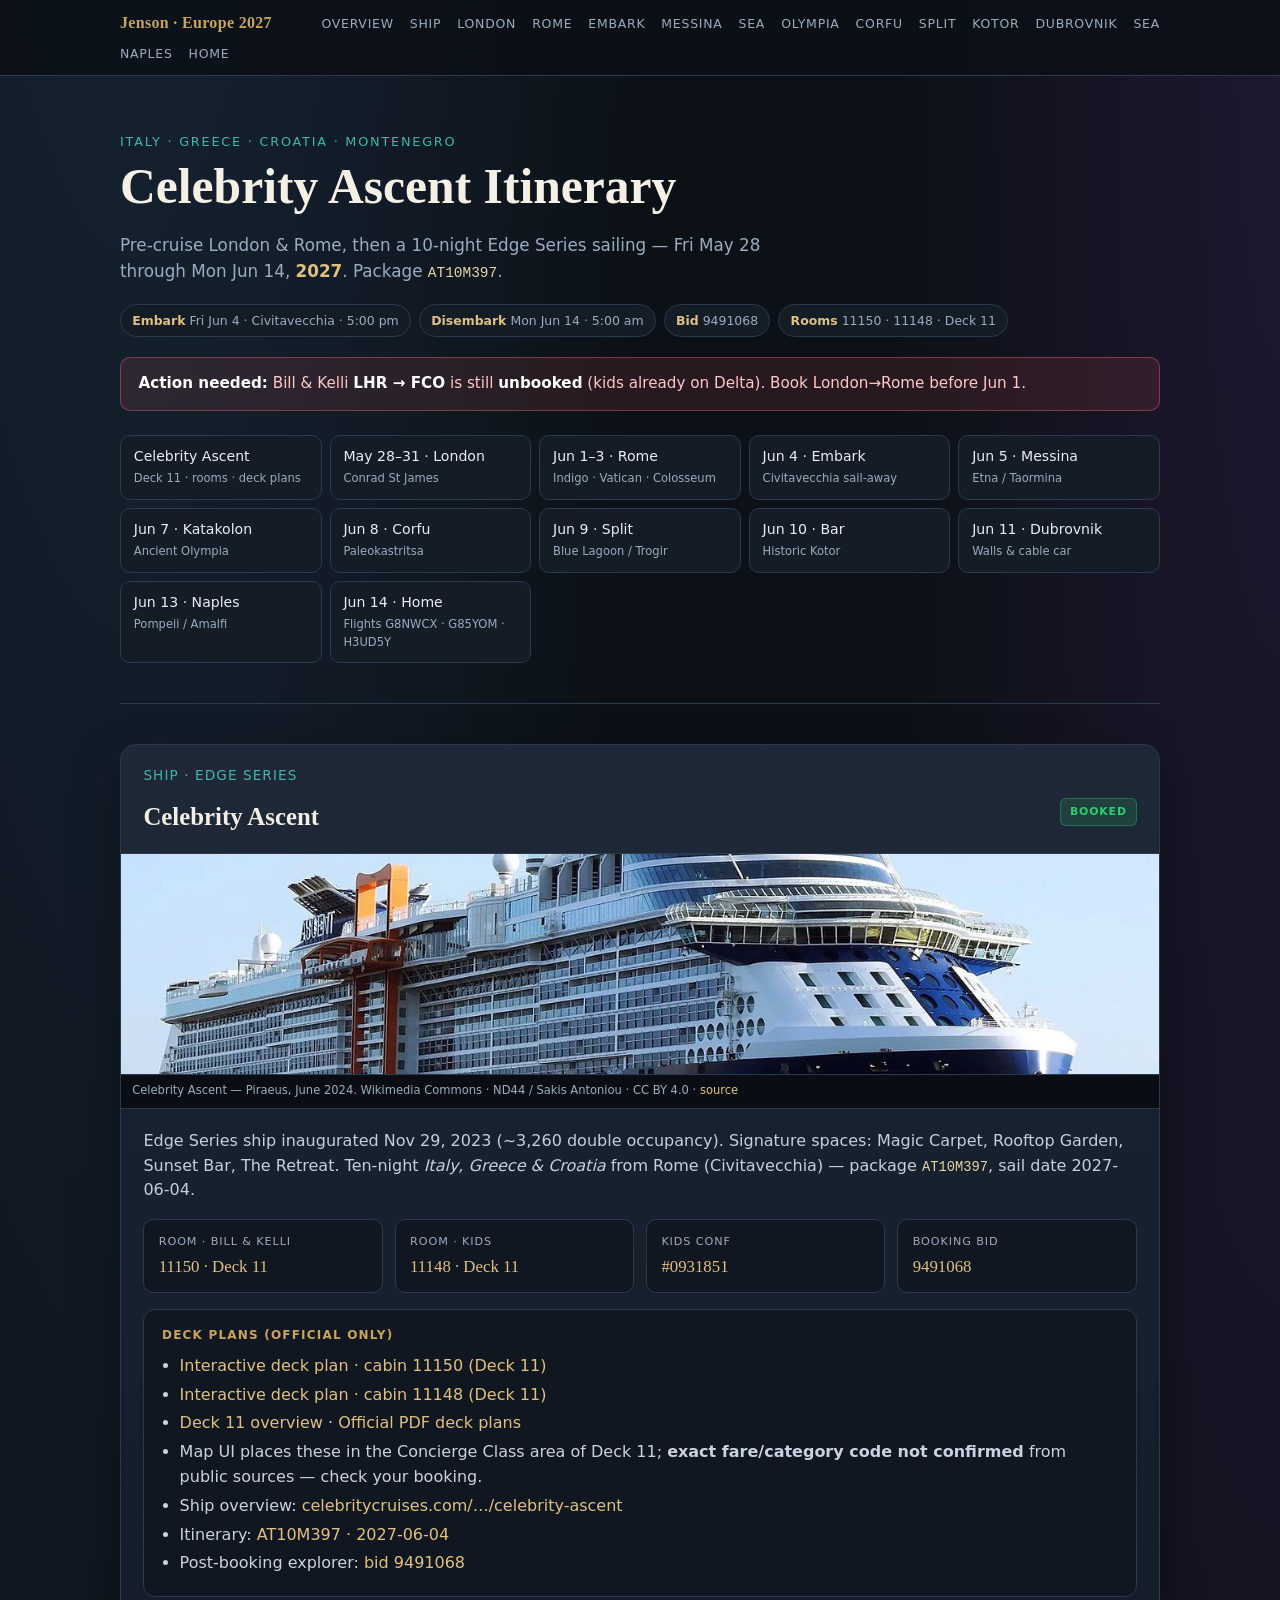
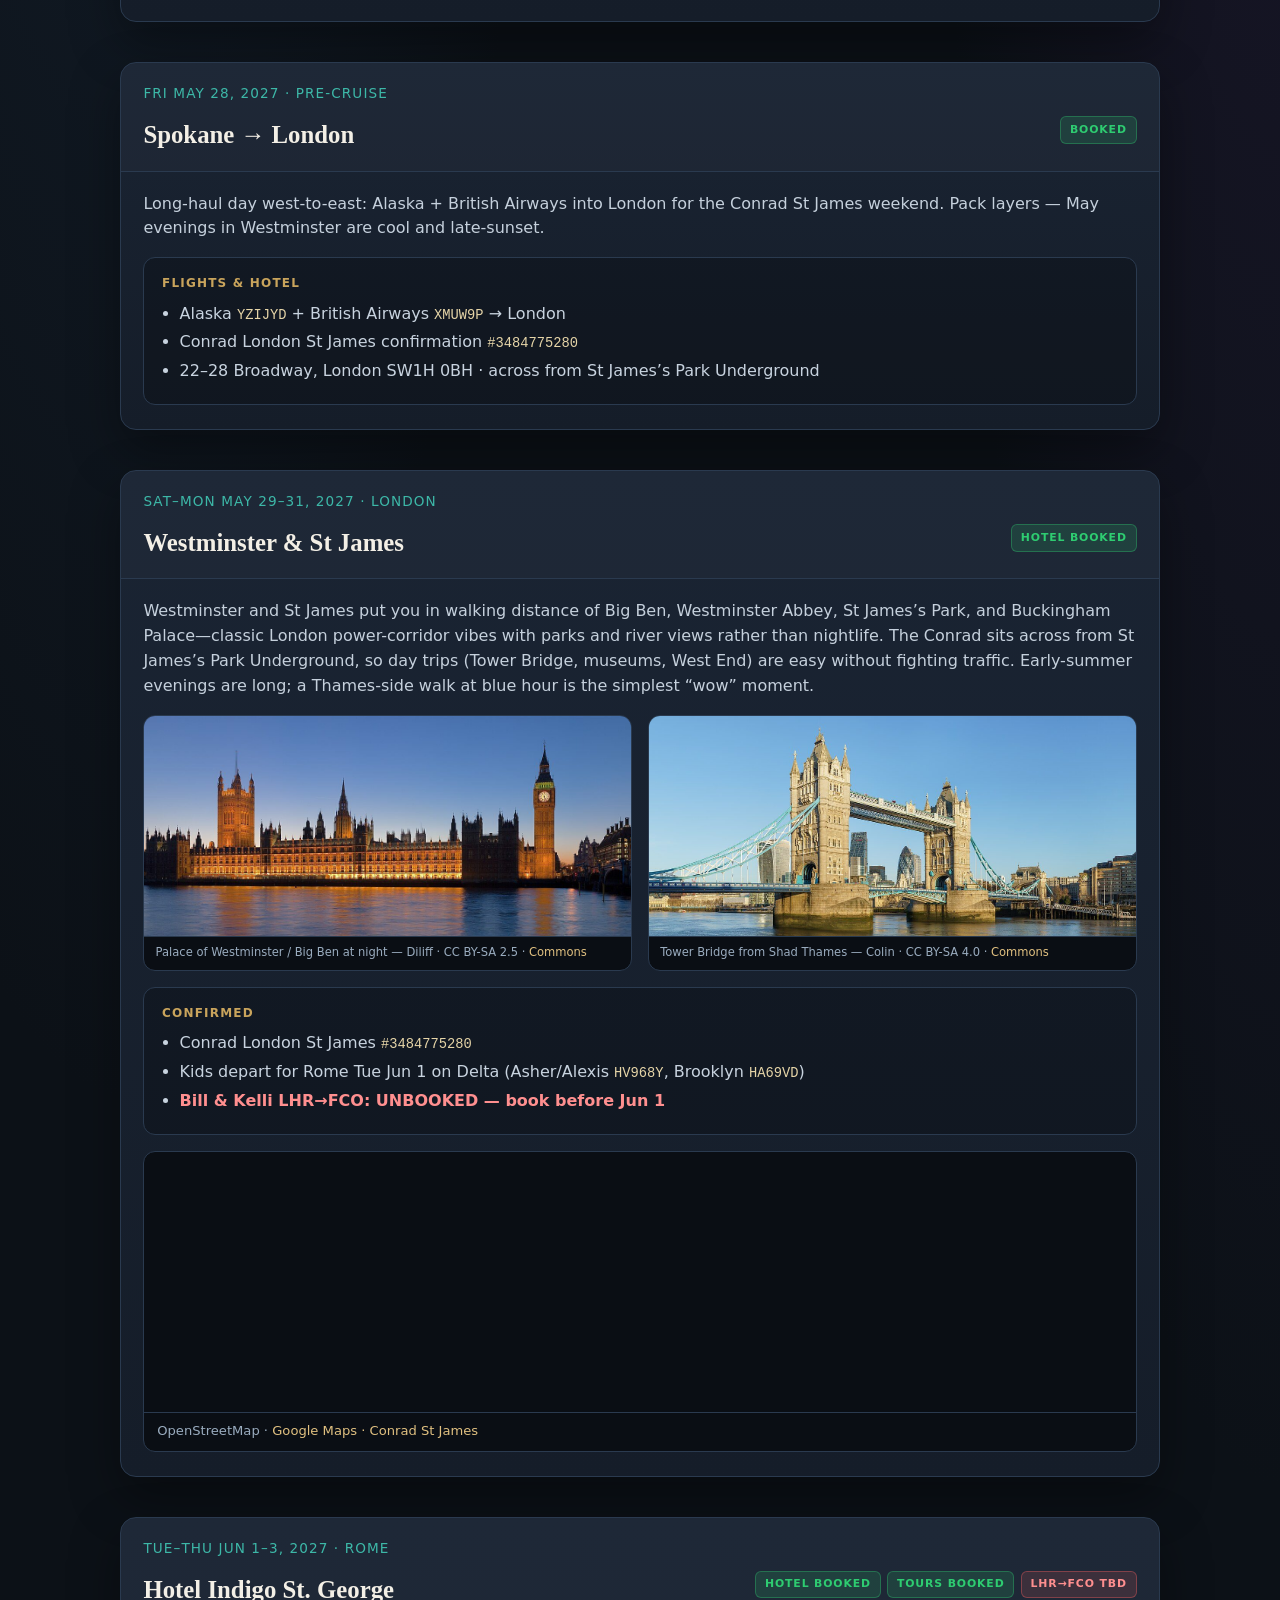
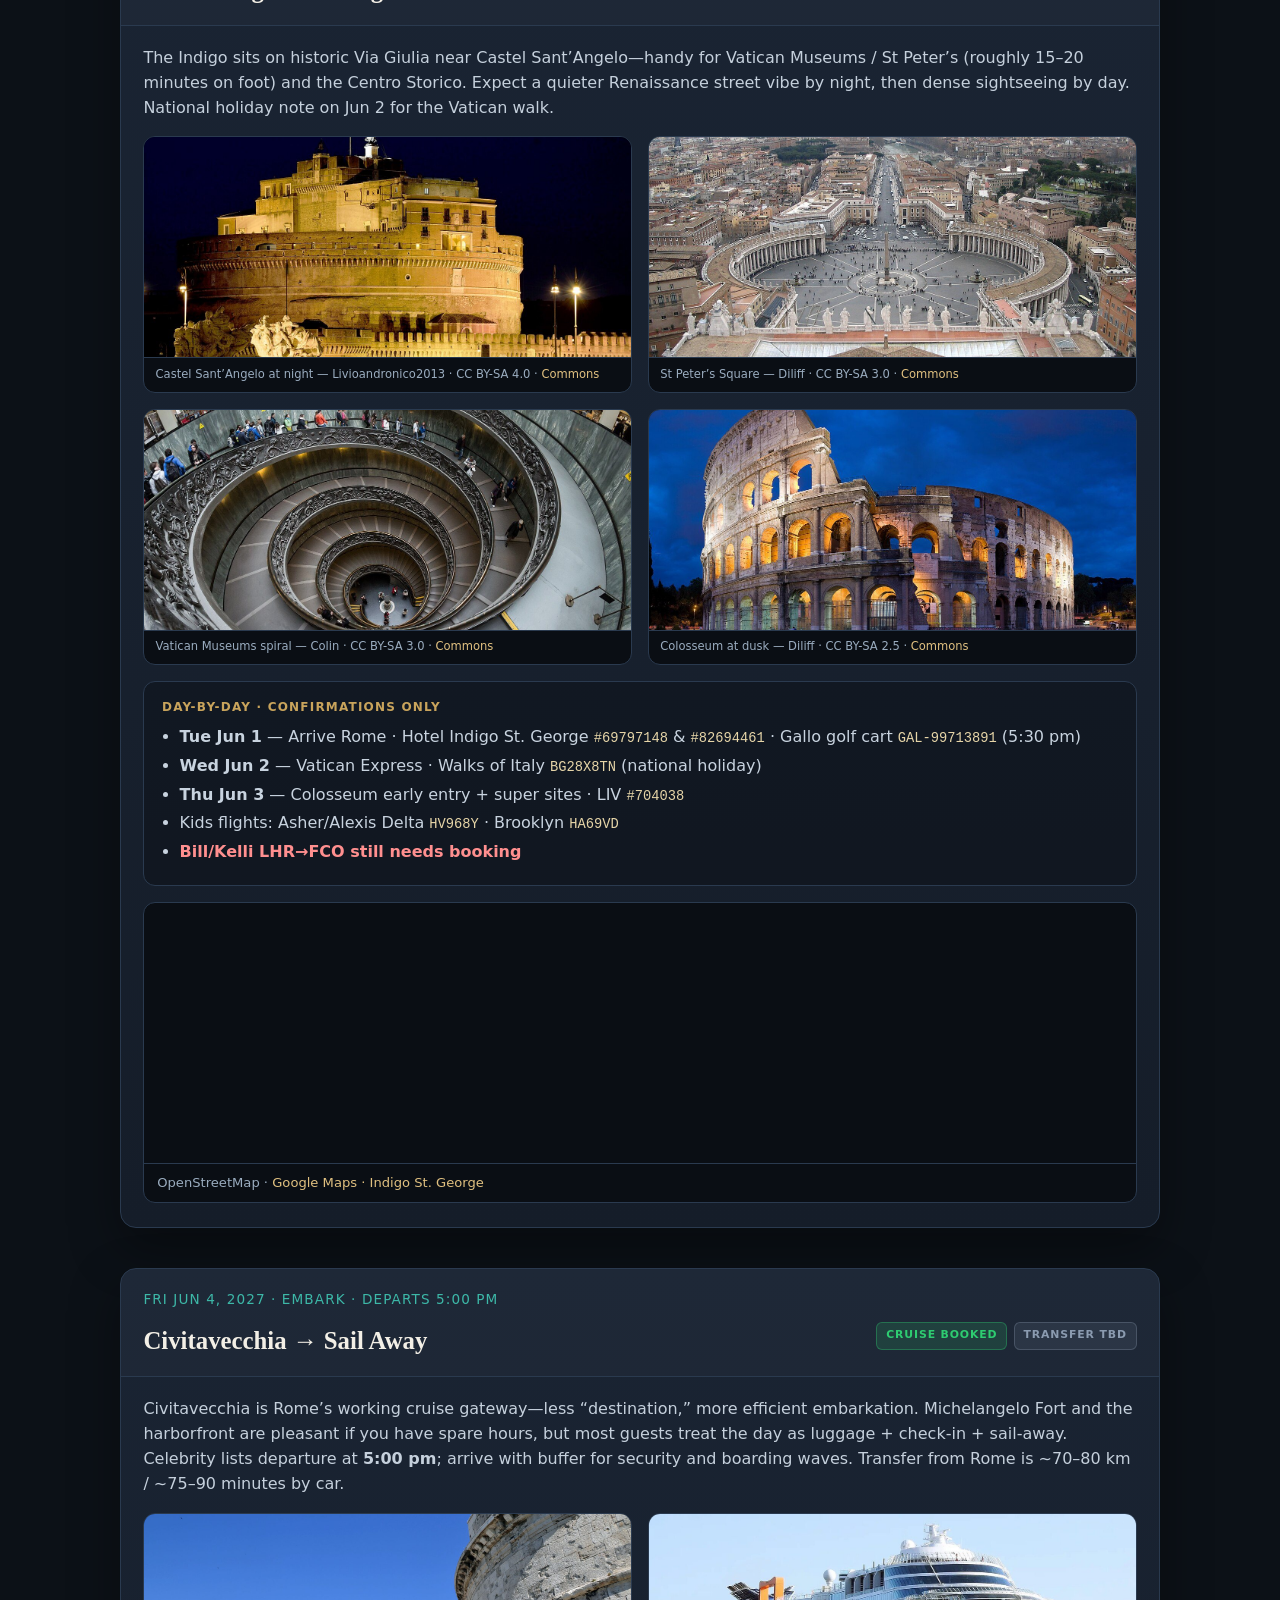
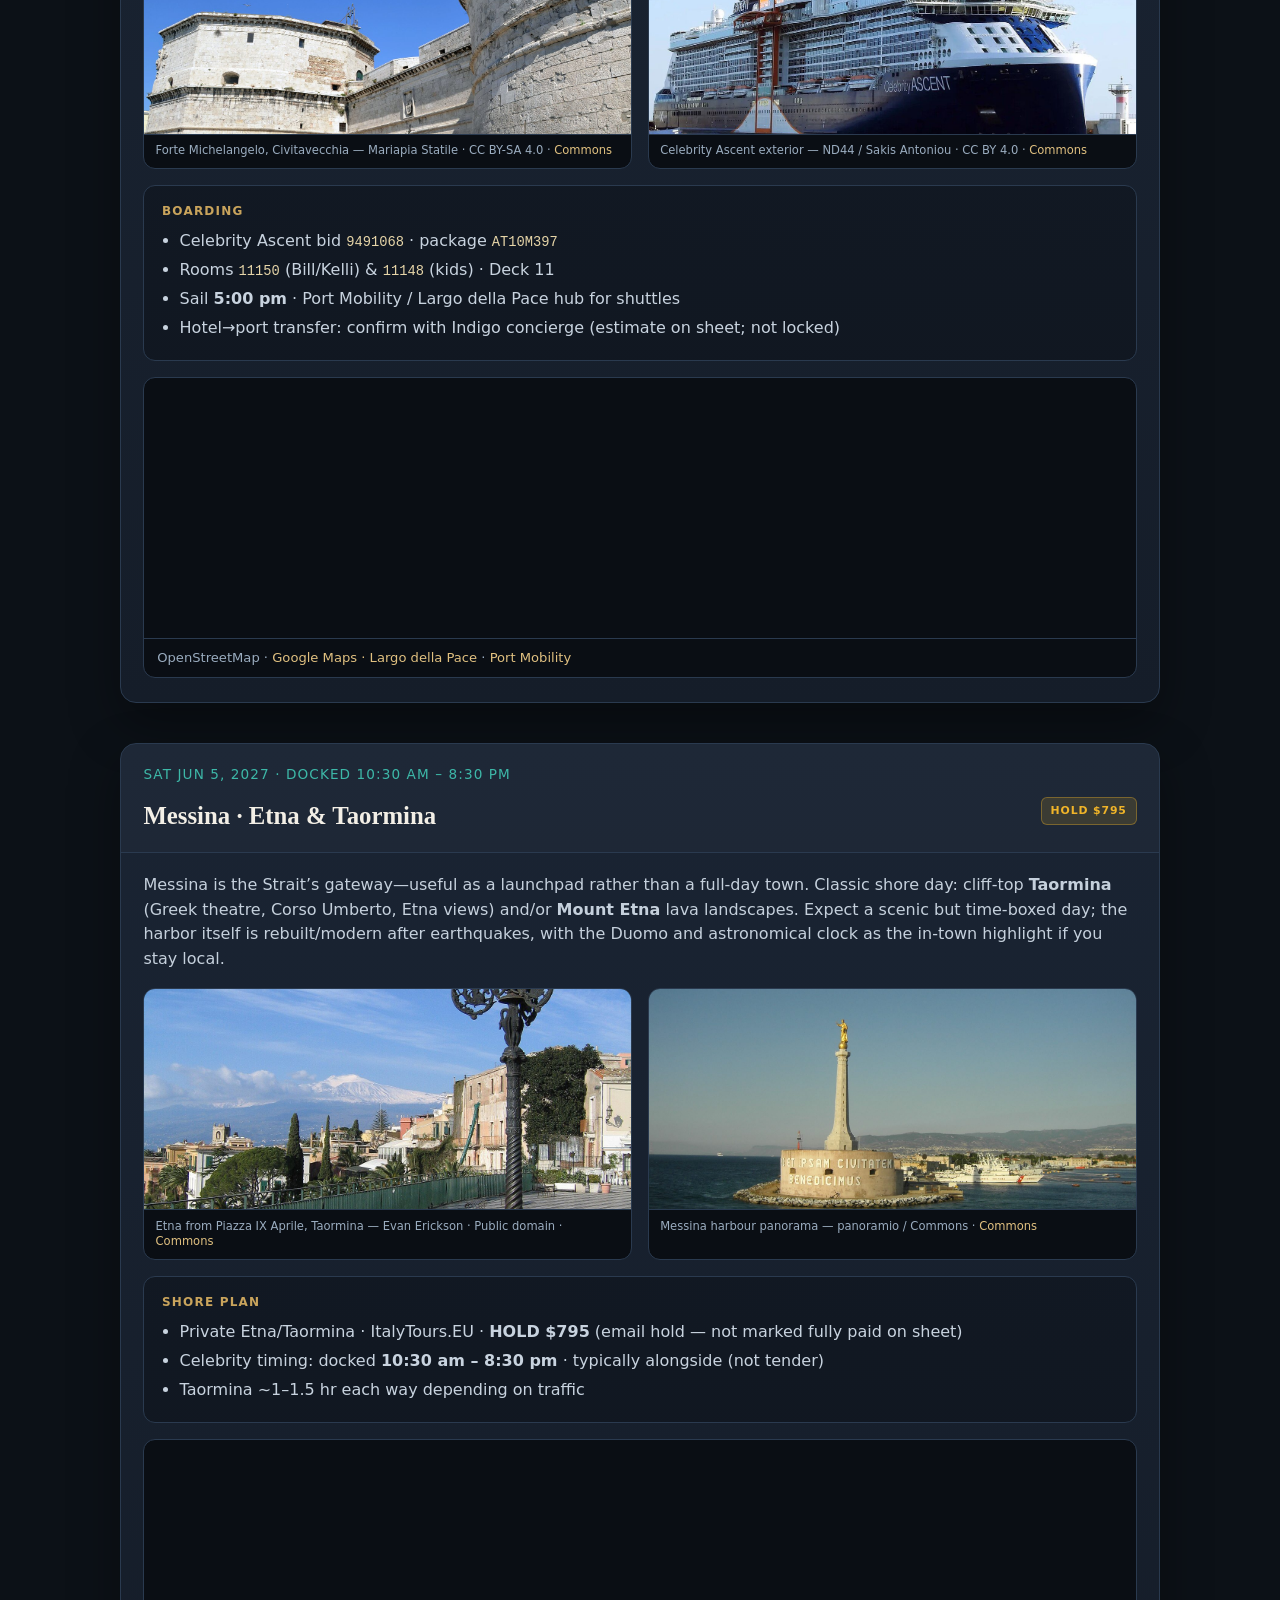
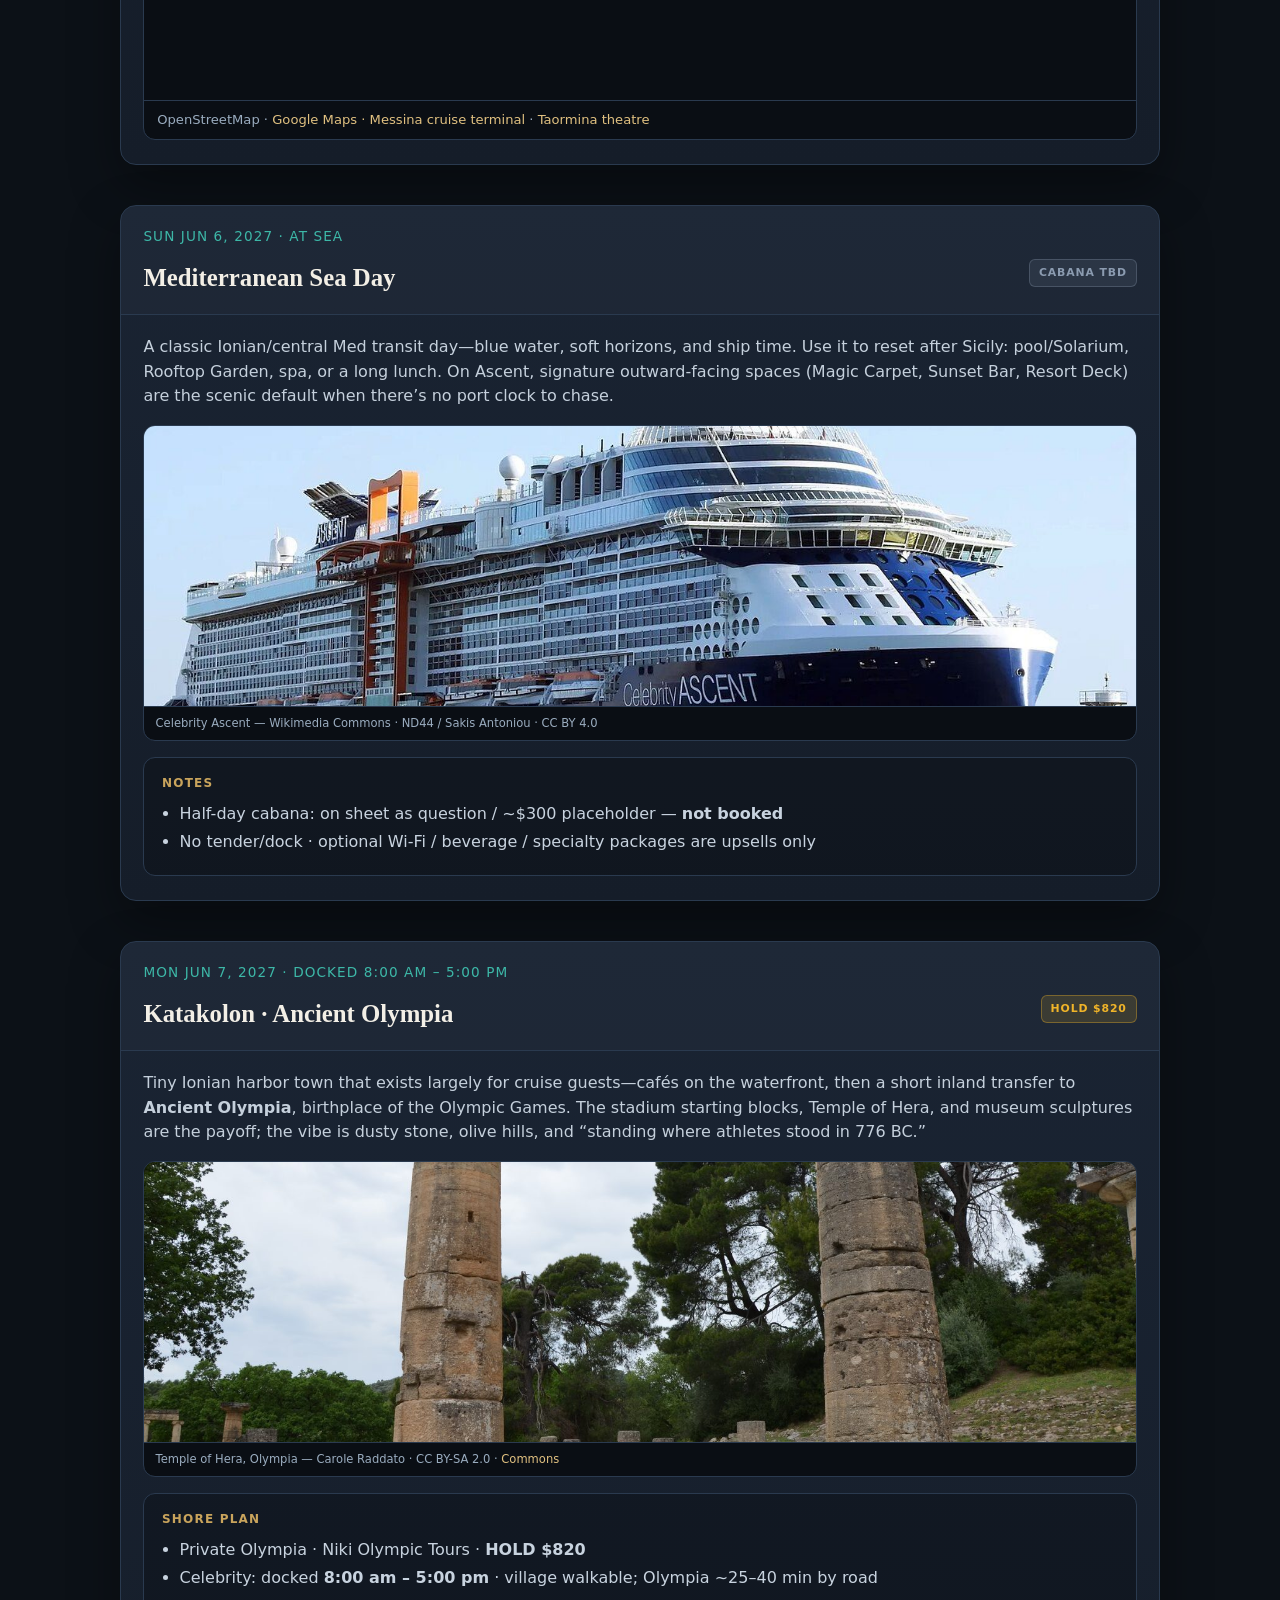
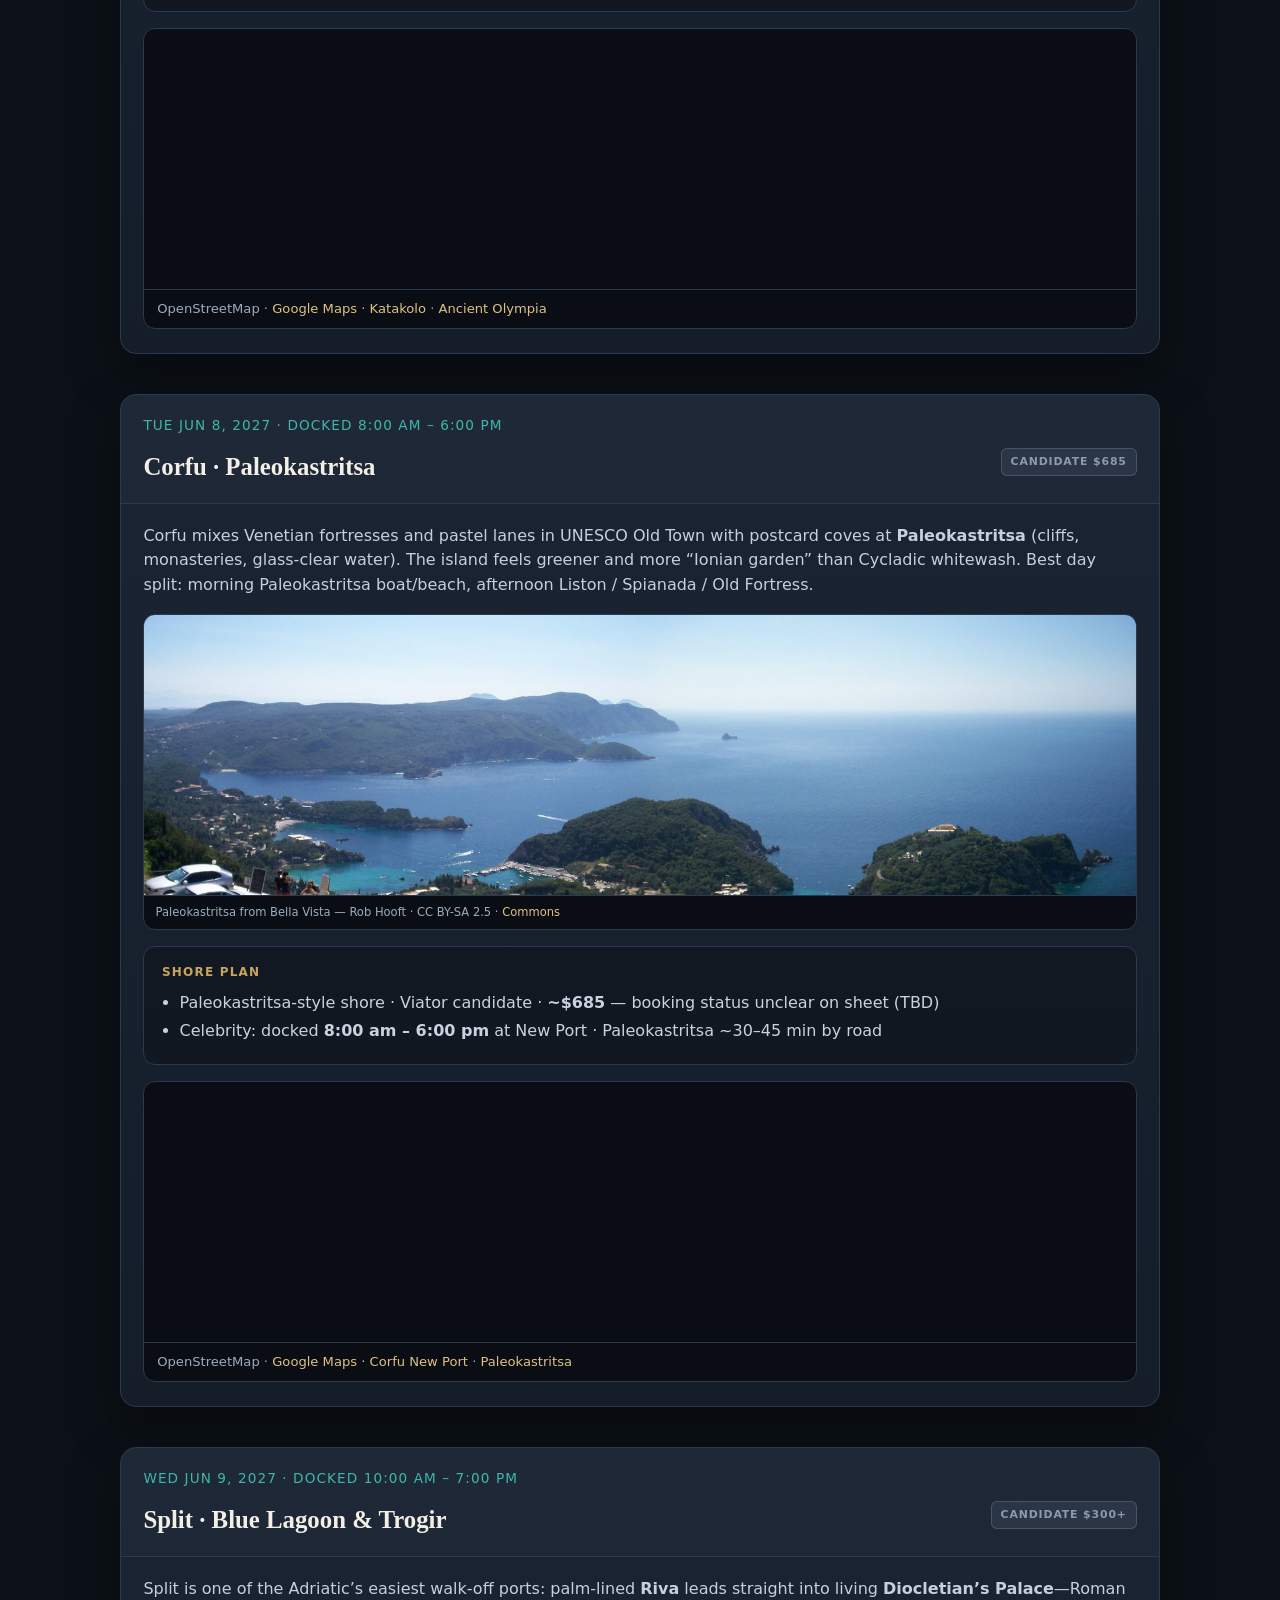
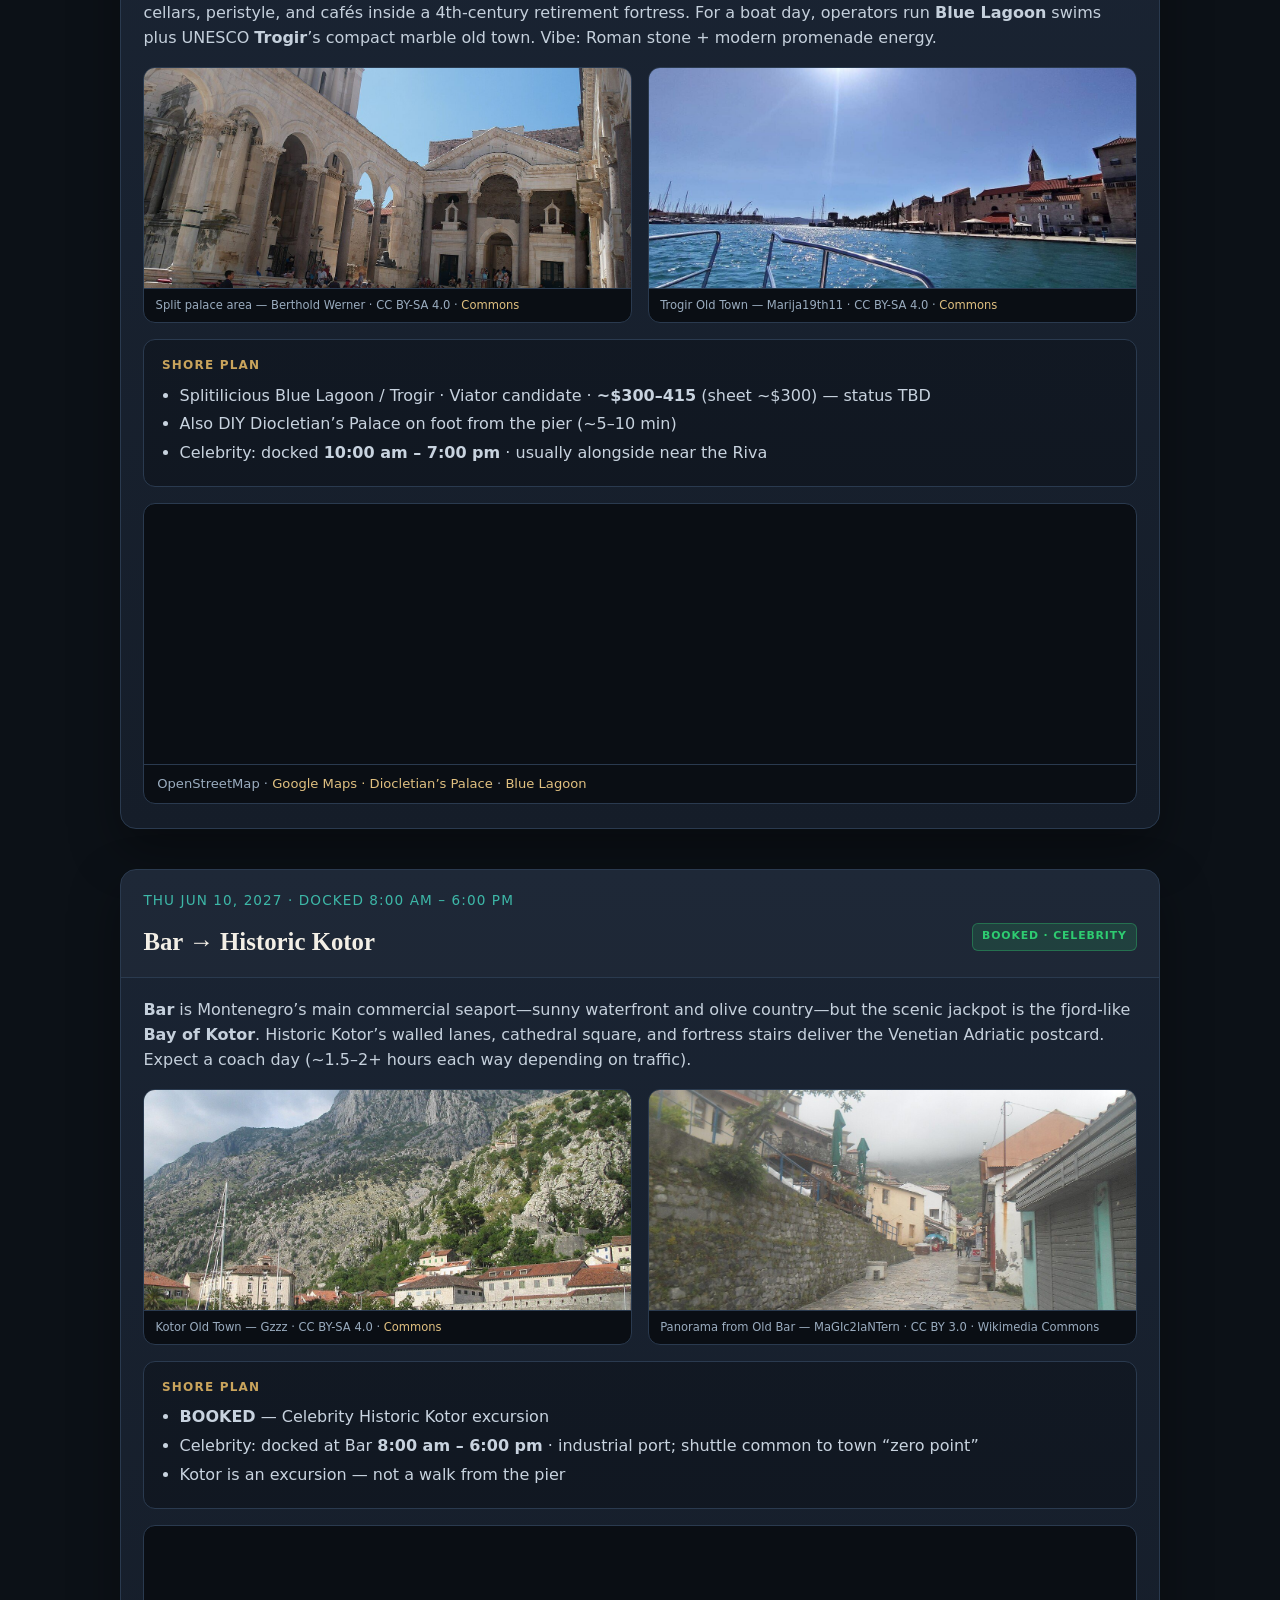
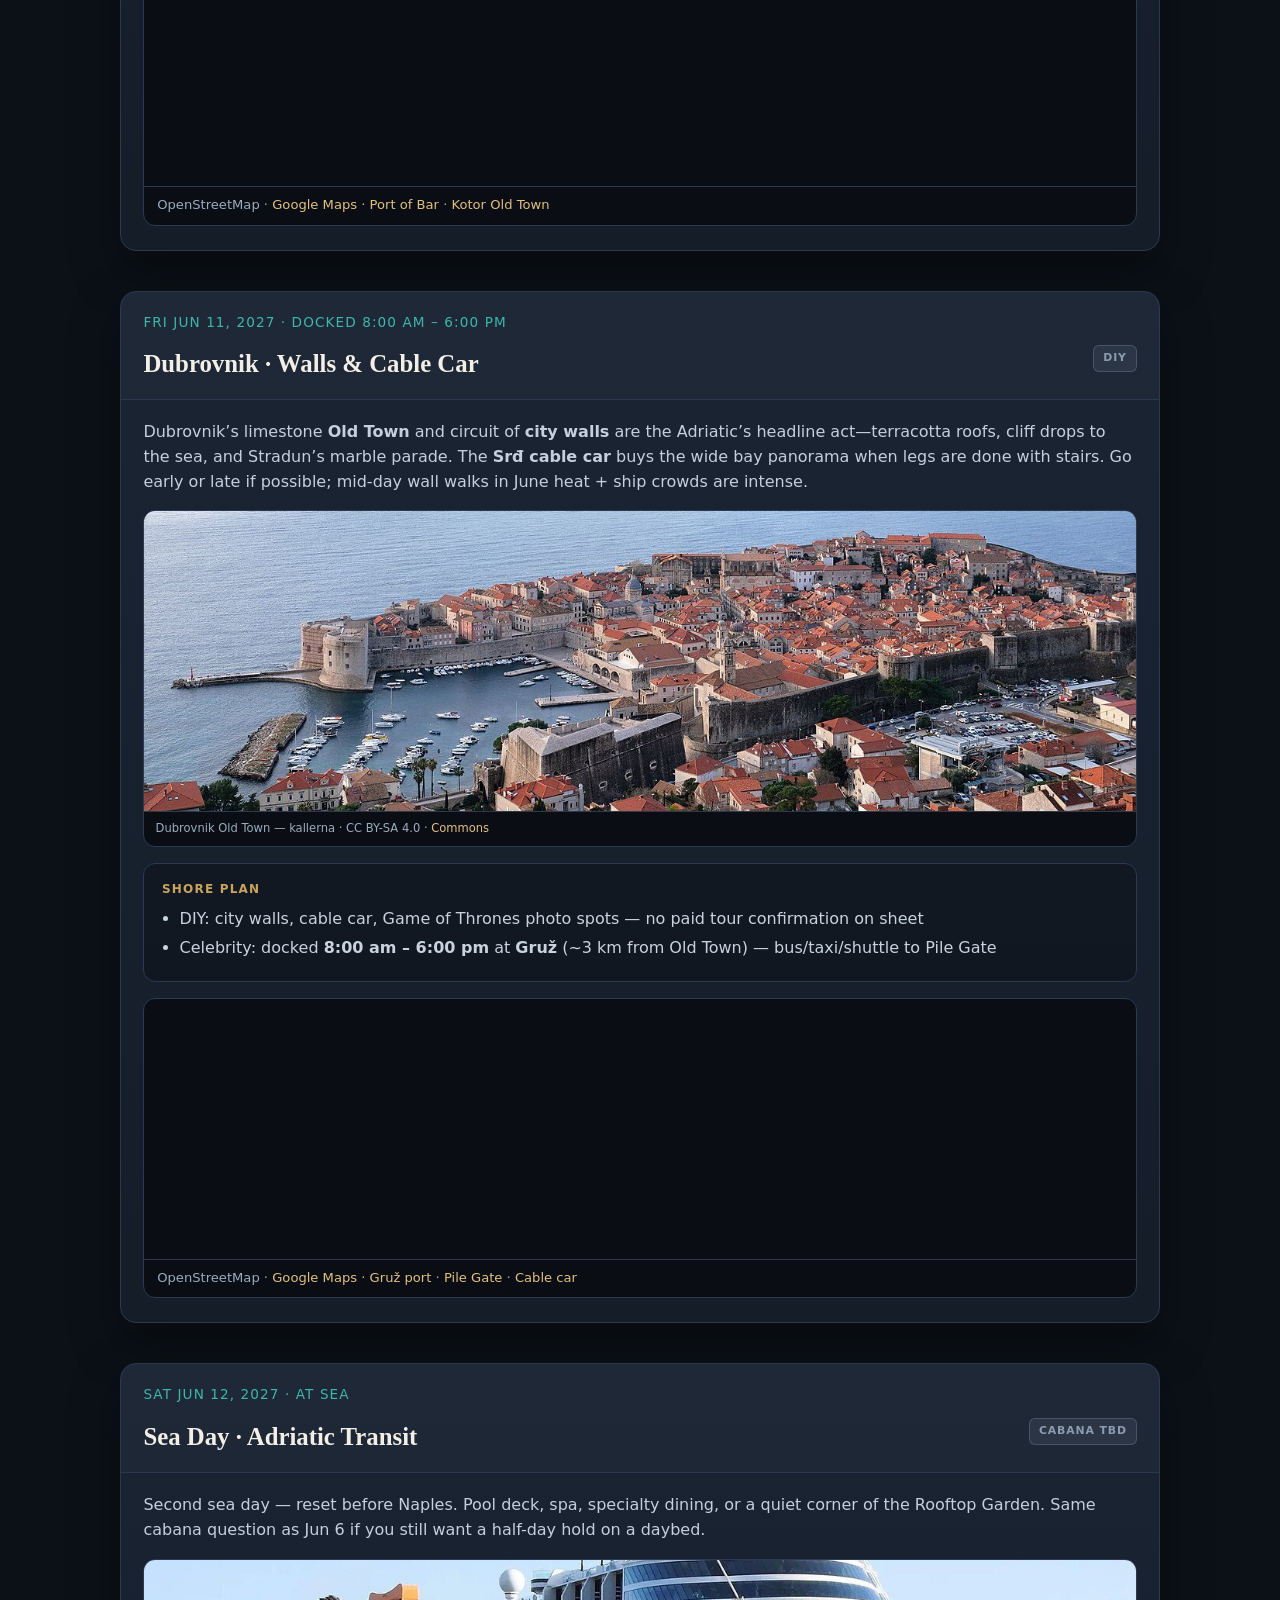
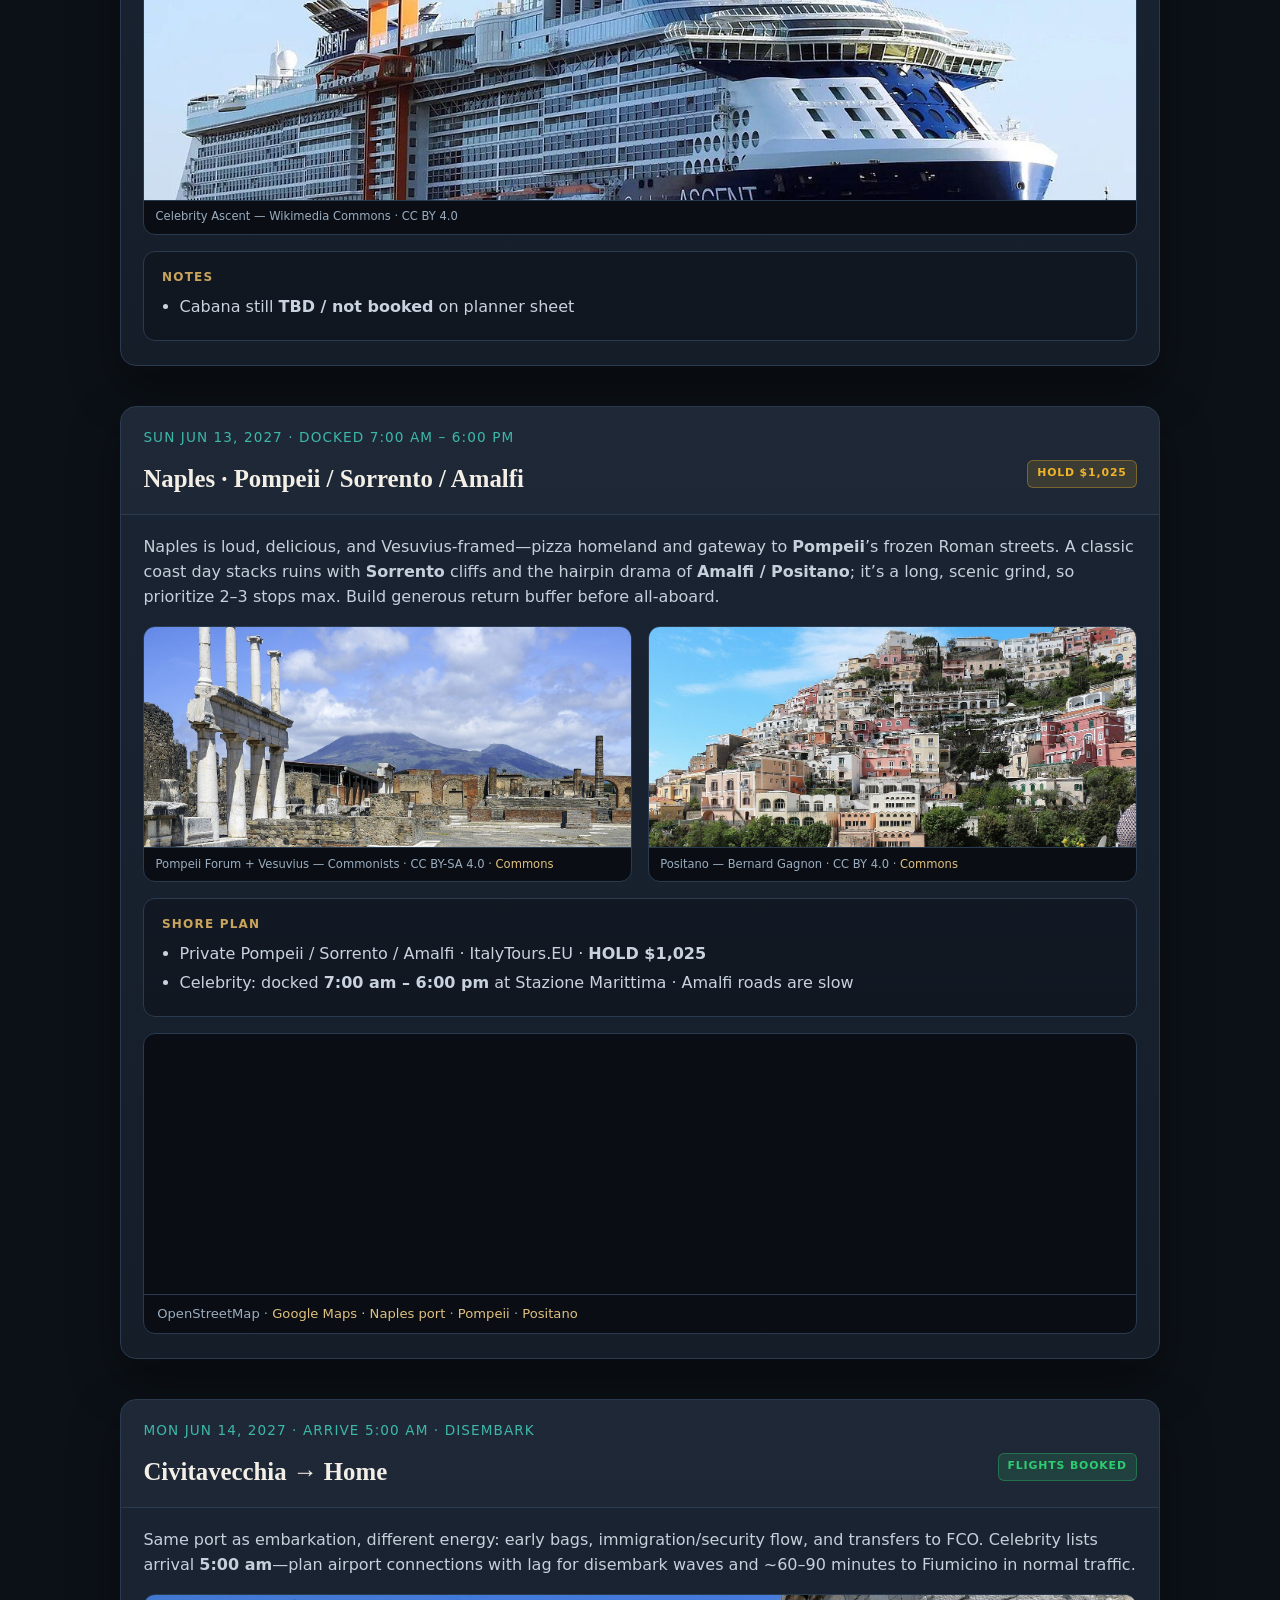
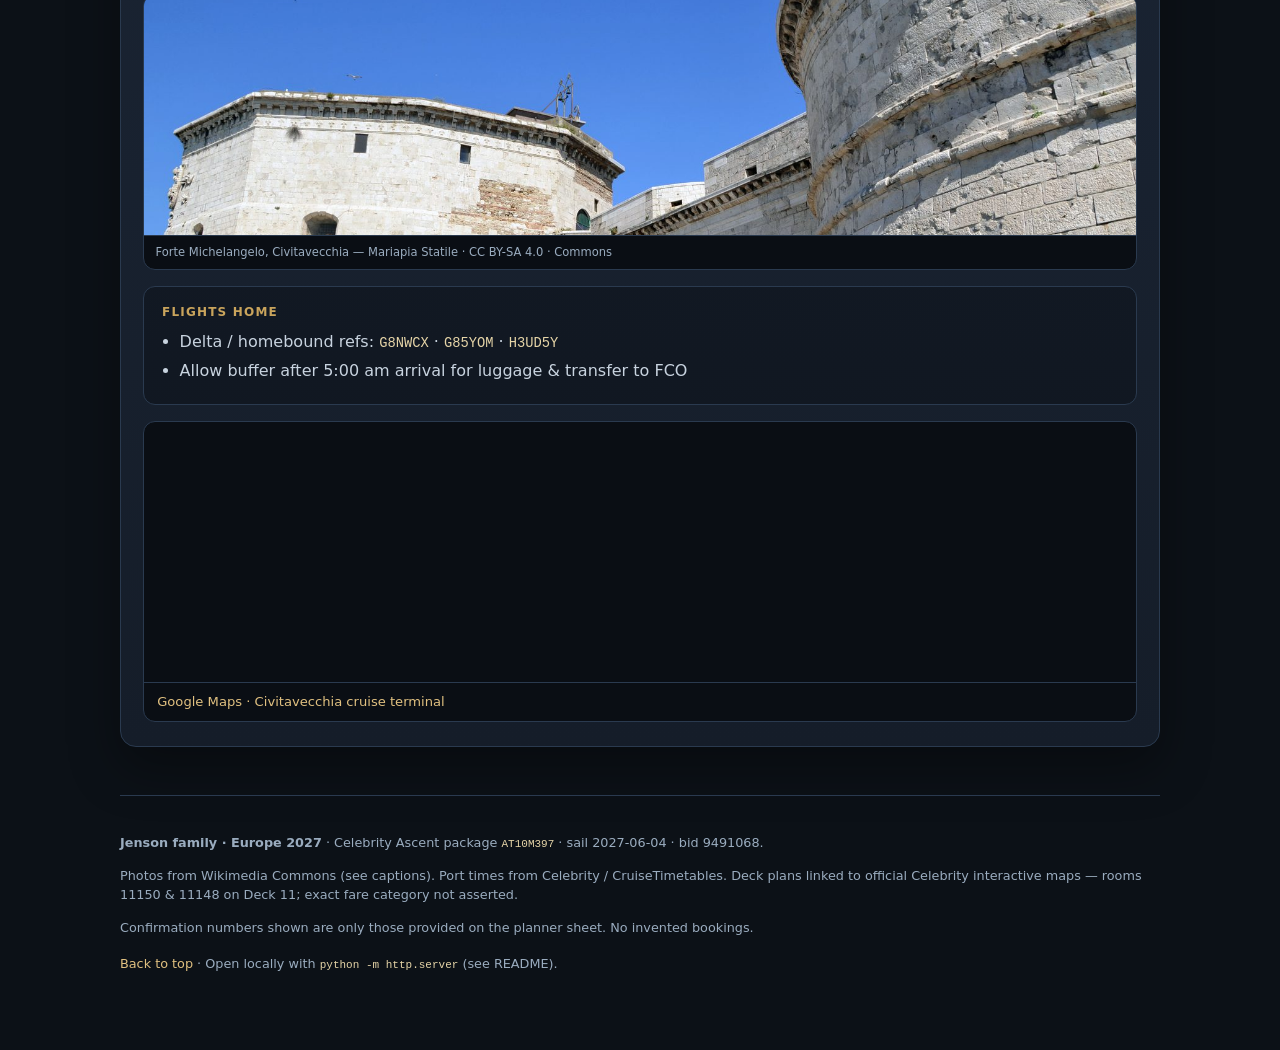
==== index.html @ 811bbf73 "Publish Jenson Europe 2027 family itinerary site" ====
<!DOCTYPE html>
<html lang="en">
<head>
<meta charset="utf-8" />
<meta name="viewport" content="width=device-width, initial-scale=1" />
<title>Jenson Europe 2027 — Celebrity Ascent Itinerary</title>
<style>
:root {
  --bg: #0c1117;
  --bg2: #141c26;
  --card: #1a2433;
  --line: #2a3a4f;
  --text: #e8eef6;
  --muted: #9aacbf;
  --gold: #c9a45c;
  --gold2: #e0c080;
  --teal: #3db8a8;
  --booked: #2ecc71;
  --hold: #f0b429;
  --tbd: #8b9bb0;
  --alert: #e85d5d;
  --serif: "Iowan Old Style", "Palatino Linotype", Palatino, Georgia, serif;
  --sans: "Avenir Next", "Segoe UI", system-ui, -apple-system, sans-serif;
}
* { box-sizing: border-box; }
html { scroll-behavior: smooth; }
body {
  margin: 0; background: var(--bg); color: var(--text);
  font-family: var(--sans); line-height: 1.55;
  background-image:
    radial-gradient(ellipse 80% 50% at 10% -10%, #1a2a3d 0%, transparent 55%),
    radial-gradient(ellipse 60% 40% at 100% 0%, #1e1830 0%, transparent 50%);
}
a { color: var(--gold2); text-decoration: none; }
a:hover { text-decoration: underline; }
.wrap { max-width: 1080px; margin: 0 auto; padding: 0 1.25rem 4rem; }

/* NAV */
.topnav {
  position: sticky; top: 0; z-index: 50;
  backdrop-filter: blur(14px);
  background: rgba(12,17,23,0.88);
  border-bottom: 1px solid var(--line);
}
.topnav-inner {
  max-width: 1080px; margin: 0 auto; padding: .7rem 1.25rem;
  display: flex; flex-wrap: wrap; gap: .5rem 1rem; align-items: center;
}
.brand { font-family: var(--serif); color: var(--gold); font-weight: 600; letter-spacing: .02em; margin-right: auto; }
.topnav a.navlink {
  color: var(--muted); font-size: .78rem; text-transform: uppercase; letter-spacing: .06em;
  text-decoration: none; white-space: nowrap;
}
.topnav a.navlink:hover { color: var(--gold2); }

/* HERO */
.hero {
  padding: 3.5rem 0 2.5rem;
  border-bottom: 1px solid var(--line);
  margin-bottom: 2rem;
}
.hero .kicker {
  color: var(--teal); font-size: .8rem; letter-spacing: .14em; text-transform: uppercase;
}
.hero h1 {
  font-family: var(--serif); font-weight: 600; font-size: clamp(2rem, 5vw, 3.1rem);
  margin: .4rem 0 .6rem; line-height: 1.15; color: #f5f0e6;
}
.hero .sub { color: var(--muted); font-size: 1.05rem; max-width: 42rem; }
.meta-row { display: flex; flex-wrap: wrap; gap: .5rem; margin-top: 1.25rem; }
.chip {
  border: 1px solid var(--line); background: var(--bg2);
  padding: .35rem .7rem; border-radius: 999px; font-size: .78rem; color: var(--muted);
}
.chip strong { color: var(--gold2); font-weight: 600; }
.alert-banner {
  margin-top: 1.25rem; padding: .9rem 1.1rem; border-radius: 10px;
  background: rgba(232,93,93,.12); border: 1px solid rgba(232,93,93,.45);
  color: #ffc9c9; font-size: .95rem;
}
.alert-banner strong { color: #fff; }

/* SECTIONS */
section.day {
  margin: 2.5rem 0; padding: 0; scroll-margin-top: 4.5rem;
}
.day-card {
  background: linear-gradient(180deg, var(--card), #151d29);
  border: 1px solid var(--line); border-radius: 16px; overflow: hidden;
  box-shadow: 0 20px 50px rgba(0,0,0,.35);
}
.day-head {
  padding: 1.25rem 1.4rem 1rem;
  display: flex; flex-wrap: wrap; gap: .75rem; align-items: flex-start;
  border-bottom: 1px solid var(--line);
  background: rgba(255,255,255,.02);
}
.day-head h2 {
  font-family: var(--serif); font-size: 1.55rem; margin: 0; flex: 1 1 220px;
  color: #f3efe6;
}
.day-date { color: var(--teal); font-size: .85rem; letter-spacing: .08em; text-transform: uppercase; width: 100%; }
.badges { display: flex; flex-wrap: wrap; gap: .4rem; }
.badge {
  font-size: .68rem; font-weight: 700; letter-spacing: .08em; text-transform: uppercase;
  padding: .28rem .55rem; border-radius: 6px; border: 1px solid transparent;
}
.badge.booked { background: rgba(46,204,113,.15); color: var(--booked); border-color: rgba(46,204,113,.35); }
.badge.hold { background: rgba(240,180,41,.14); color: var(--hold); border-color: rgba(240,180,41,.35); }
.badge.tbd { background: rgba(139,155,176,.12); color: var(--tbd); border-color: rgba(139,155,176,.3); }
.badge.alert { background: rgba(232,93,93,.15); color: #ff8f8f; border-color: rgba(232,93,93,.4); }

.day-body { padding: 1.25rem 1.4rem 1.5rem; }
.blurb { color: #c5d0dc; margin: 0 0 1rem; }
.grid2 {
  display: grid; grid-template-columns: 1fr 1fr; gap: 1rem;
}
@media (max-width: 780px) { .grid2 { grid-template-columns: 1fr; } }
.photo {
  margin: 0; border-radius: 12px; overflow: hidden; border: 1px solid var(--line);
  background: #0a0e14;
}
.photo img { display: block; width: 100%; height: 220px; object-fit: cover; }
.photo figcaption {
  font-size: .72rem; color: var(--muted); padding: .55rem .7rem; line-height: 1.35;
  border-top: 1px solid var(--line);
}
.details {
  margin-top: 1rem; padding: 1rem 1.1rem; border-radius: 12px;
  background: rgba(0,0,0,.25); border: 1px solid var(--line);
}
.details h3 {
  margin: 0 0 .55rem; font-size: .75rem; letter-spacing: .1em;
  text-transform: uppercase; color: var(--gold);
}
.details ul { margin: 0; padding-left: 1.1rem; color: #c8d3df; }
.details li { margin: .25rem 0; }
.details code, .mono { font-family: ui-monospace, SFMono-Regular, Menlo, monospace; font-size: .86em; color: #e6d5a8; }

.mapbox {
  margin-top: 1rem; border-radius: 12px; overflow: hidden; border: 1px solid var(--line);
  background: #0a0e14;
}
.mapbox iframe { display: block; width: 100%; height: 260px; border: 0; filter: grayscale(.2) contrast(1.05); }
.map-links { font-size: .82rem; padding: .55rem .8rem; color: var(--muted); border-top: 1px solid var(--line); }

/* Ship */
.ship-hero img { width: 100%; max-height: 360px; object-fit: cover; display: block; }
.ship-facts { display: grid; grid-template-columns: repeat(auto-fit, minmax(180px, 1fr)); gap: .75rem; margin: 1rem 0; }
.fact {
  background: rgba(0,0,0,.28); border: 1px solid var(--line); border-radius: 10px; padding: .8rem .9rem;
}
.fact .lbl { font-size: .7rem; text-transform: uppercase; letter-spacing: .08em; color: var(--muted); }
.fact .val { color: var(--gold2); font-family: var(--serif); font-size: 1.05rem; margin-top: .2rem; }

footer {
  margin-top: 3rem; padding-top: 1.5rem; border-top: 1px solid var(--line);
  color: var(--muted); font-size: .8rem;
}
.toc {
  display: grid; grid-template-columns: repeat(auto-fill, minmax(200px, 1fr));
  gap: .5rem; margin: 1.5rem 0 0;
}
.toc a {
  display: block; padding: .65rem .8rem; border-radius: 10px;
  background: var(--bg2); border: 1px solid var(--line); color: var(--text);
  text-decoration: none; font-size: .88rem;
}
.toc a:hover { border-color: var(--gold); color: var(--gold2); }
.toc a span { display: block; color: var(--muted); font-size: .72rem; margin-top: .15rem; }
</style>
</head>
<body>
<nav class="topnav"><div class="topnav-inner">
  <div class="brand">Jenson · Europe 2027</div>
  <a class="navlink" href="#overview">Overview</a>
  <a class="navlink" href="#ship">Ship</a>
  <a class="navlink" href="#london">London</a>
  <a class="navlink" href="#rome">Rome</a>
  <a class="navlink" href="#embark">Embark</a>
  <a class="navlink" href="#messina">Messina</a>
  <a class="navlink" href="#sea1">Sea</a>
  <a class="navlink" href="#katakolon">Olympia</a>
  <a class="navlink" href="#corfu">Corfu</a>
  <a class="navlink" href="#split">Split</a>
  <a class="navlink" href="#bar">Kotor</a>
  <a class="navlink" href="#dubrovnik">Dubrovnik</a>
  <a class="navlink" href="#sea2">Sea</a>
  <a class="navlink" href="#naples">Naples</a>
  <a class="navlink" href="#home">Home</a>
</div></nav>

<div class="wrap">
<header class="hero" id="overview">
  <div class="kicker">Italy · Greece · Croatia · Montenegro</div>
  <h1>Celebrity Ascent Itinerary</h1>
  <p class="sub">Pre-cruise London &amp; Rome, then a 10-night Edge Series sailing — Fri May 28 through Mon Jun 14, <strong style="color:var(--gold2)">2027</strong>. Package <span class="mono">AT10M397</span>.</p>
  <div class="meta-row">
    <span class="chip"><strong>Embark</strong> Fri Jun 4 · Civitavecchia · 5:00 pm</span>
    <span class="chip"><strong>Disembark</strong> Mon Jun 14 · 5:00 am</span>
    <span class="chip"><strong>Bid</strong> 9491068</span>
    <span class="chip"><strong>Rooms</strong> 11150 · 11148 · Deck 11</span>
  </div>
  <div class="alert-banner">
    <strong>Action needed:</strong> Bill &amp; Kelli <strong>LHR → FCO</strong> is still <strong>unbooked</strong> (kids already on Delta). Book London→Rome before Jun 1.
  </div>
  <div class="toc">
    <a href="#ship">Celebrity Ascent<span>Deck 11 · rooms · deck plans</span></a>
    <a href="#london">May 28–31 · London<span>Conrad St James</span></a>
    <a href="#rome">Jun 1–3 · Rome<span>Indigo · Vatican · Colosseum</span></a>
    <a href="#embark">Jun 4 · Embark<span>Civitavecchia sail-away</span></a>
    <a href="#messina">Jun 5 · Messina<span>Etna / Taormina</span></a>
    <a href="#katakolon">Jun 7 · Katakolon<span>Ancient Olympia</span></a>
    <a href="#corfu">Jun 8 · Corfu<span>Paleokastritsa</span></a>
    <a href="#split">Jun 9 · Split<span>Blue Lagoon / Trogir</span></a>
    <a href="#bar">Jun 10 · Bar<span>Historic Kotor</span></a>
    <a href="#dubrovnik">Jun 11 · Dubrovnik<span>Walls &amp; cable car</span></a>
    <a href="#naples">Jun 13 · Naples<span>Pompeii / Amalfi</span></a>
    <a href="#home">Jun 14 · Home<span>Flights G8NWCX · G85YOM · H3UD5Y</span></a>
  </div>
</header>

<!-- SHIP -->
<section class="day" id="ship">
<div class="day-card">
  <div class="day-head">
    <div class="day-date">Ship · Edge Series</div>
    <h2>Celebrity Ascent</h2>
    <div class="badges"><span class="badge booked">Booked</span></div>
  </div>
  <figure class="photo ship-hero" style="border:0;border-radius:0;border-bottom:1px solid var(--line)">
    <img src="images/celebrity-ascent.jpg" alt="Celebrity Ascent in Piraeus, June 2024" />
    <figcaption>Celebrity Ascent — Piraeus, June 2024. Wikimedia Commons · ND44 / Sakis Antoniou · CC BY 4.0 · <a href="https://commons.wikimedia.org/wiki/File:Celebrity_Ascent_-_Le_Pir%C3%A9e_-_June_2024.jpg">source</a></figcaption>
  </figure>
  <div class="day-body">
    <p class="blurb">Edge Series ship inaugurated Nov 29, 2023 (~3,260 double occupancy). Signature spaces: Magic Carpet, Rooftop Garden, Sunset Bar, The Retreat. Ten-night <em>Italy, Greece &amp; Croatia</em> from Rome (Civitavecchia) — package <span class="mono">AT10M397</span>, sail date 2027-06-04.</p>
    <div class="ship-facts">
      <div class="fact"><div class="lbl">Room · Bill &amp; Kelli</div><div class="val">11150 · Deck 11</div></div>
      <div class="fact"><div class="lbl">Room · Kids</div><div class="val">11148 · Deck 11</div></div>
      <div class="fact"><div class="lbl">Kids conf</div><div class="val">#0931851</div></div>
      <div class="fact"><div class="lbl">Booking bid</div><div class="val">9491068</div></div>
    </div>
    <div class="details">
      <h3>Deck plans (official only)</h3>
      <ul>
        <li><a href="https://www.celebritycruises.com/cruise-ships/celebrity-ascent/deck-plans?profile=2362&amp;deck=11&amp;cabin=11150" target="_blank" rel="noopener">Interactive deck plan · cabin 11150 (Deck 11)</a></li>
        <li><a href="https://www.celebritycruises.com/cruise-ships/celebrity-ascent/deck-plans?profile=2362&amp;deck=11&amp;cabin=11148" target="_blank" rel="noopener">Interactive deck plan · cabin 11148 (Deck 11)</a></li>
        <li><a href="https://www.celebritycruises.com/cruise-ships/celebrity-ascent/deck-plans?profile=2362&amp;deck=11" target="_blank" rel="noopener">Deck 11 overview</a> · <a href="https://www.celebritycruises.com/content/dam/celebrity/pdf/deck-plan-/ascent/CEL_AscentDecks_2362.pdf" target="_blank" rel="noopener">Official PDF deck plans</a></li>
        <li>Map UI places these in the Concierge Class area of Deck 11; <strong>exact fare/category code not confirmed</strong> from public sources — check your booking.</li>
        <li>Ship overview: <a href="https://www.celebritycruises.com/cruise-ships/celebrity-ascent" target="_blank" rel="noopener">celebritycruises.com/…/celebrity-ascent</a></li>
        <li>Itinerary: <a href="https://www.celebritycruises.com/itinerary/10-night-italy-greece-croatia-cruise-from-rome-civitavecchia-on-ascent-AT10M397?packageCode=AT10M397&amp;sailDate=2027-06-04" target="_blank" rel="noopener">AT10M397 · 2027-06-04</a></li>
        <li>Post-booking explorer: <a href="https://www.celebritycruises.com/post-booking/explore-itinerary?bid=9491068&amp;sdt=2027-06-04&amp;scd=AT&amp;lnm=JENSON&amp;gic=true" target="_blank" rel="noopener">bid 9491068</a></li>
      </ul>
    </div>
  </div>
</div>
</section>

<!-- LONDON DEPART -->
<section class="day" id="depart">
<div class="day-card">
  <div class="day-head">
    <div class="day-date">Fri May 28, 2027 · Pre-cruise</div>
    <h2>Spokane → London</h2>
    <div class="badges"><span class="badge booked">Booked</span></div>
  </div>
  <div class="day-body">
    <p class="blurb">Long-haul day west-to-east: Alaska + British Airways into London for the Conrad St James weekend. Pack layers — May evenings in Westminster are cool and late-sunset.</p>
    <div class="details">
      <h3>Flights &amp; hotel</h3>
      <ul>
        <li>Alaska <span class="mono">YZIJYD</span> + British Airways <span class="mono">XMUW9P</span> → London</li>
        <li>Conrad London St James confirmation <span class="mono">#3484775280</span></li>
        <li>22–28 Broadway, London SW1H 0BH · across from St James’s Park Underground</li>
      </ul>
    </div>
  </div>
</div>
</section>

<section class="day" id="london">
<div class="day-card">
  <div class="day-head">
    <div class="day-date">Sat–Mon May 29–31, 2027 · London</div>
    <h2>Westminster &amp; St James</h2>
    <div class="badges"><span class="badge booked">Hotel booked</span></div>
  </div>
  <div class="day-body">
    <p class="blurb">Westminster and St James put you in walking distance of Big Ben, Westminster Abbey, St James’s Park, and Buckingham Palace—classic London power-corridor vibes with parks and river views rather than nightlife. The Conrad sits across from St James’s Park Underground, so day trips (Tower Bridge, museums, West End) are easy without fighting traffic. Early-summer evenings are long; a Thames-side walk at blue hour is the simplest “wow” moment.</p>
    <div class="grid2">
      <figure class="photo">
        <img src="images/london-westminster.jpg" alt="Palace of Westminster at night" />
        <figcaption>Palace of Westminster / Big Ben at night — Diliff · CC BY-SA 2.5 · <a href="https://commons.wikimedia.org/wiki/File:Palace_of_Westminster,_London_-_Feb_2007.jpg">Commons</a></figcaption>
      </figure>
      <figure class="photo">
        <img src="images/london-tower-bridge.jpg" alt="Tower Bridge from Shad Thames" />
        <figcaption>Tower Bridge from Shad Thames — Colin · CC BY-SA 4.0 · <a href="https://commons.wikimedia.org/wiki/File:Tower_Bridge_from_Shad_Thames.jpg">Commons</a></figcaption>
      </figure>
    </div>
    <div class="details">
      <h3>Confirmed</h3>
      <ul>
        <li>Conrad London St James <span class="mono">#3484775280</span></li>
        <li>Kids depart for Rome Tue Jun 1 on Delta (Asher/Alexis <span class="mono">HV968Y</span>, Brooklyn <span class="mono">HA69VD</span>)</li>
        <li><strong style="color:#ff8f8f">Bill &amp; Kelli LHR→FCO: UNBOOKED — book before Jun 1</strong></li>
      </ul>
    </div>
    <div class="mapbox">
      <iframe loading="lazy" referrerpolicy="no-referrer-when-downgrade"
        src="https://www.openstreetmap.org/export/embed.html?bbox=-0.145%2C51.495%2C-0.125%2C51.505&amp;layer=mapnik&amp;marker=51.4997%2C-0.1337"
        title="Conrad London St James map"></iframe>
      <div class="map-links">OpenStreetMap · <a href="https://www.google.com/maps/search/?api=1&amp;query=Conrad+London+St.+James,+22-28+Broadway,+London+SW1H+0BH" target="_blank" rel="noopener">Google Maps · Conrad St James</a></div>
    </div>
  </div>
</div>
</section>

<section class="day" id="rome">
<div class="day-card">
  <div class="day-head">
    <div class="day-date">Tue–Thu Jun 1–3, 2027 · Rome</div>
    <h2>Hotel Indigo St. George</h2>
    <div class="badges"><span class="badge booked">Hotel booked</span><span class="badge booked">Tours booked</span><span class="badge alert">LHR→FCO TBD</span></div>
  </div>
  <div class="day-body">
    <p class="blurb">The Indigo sits on historic Via Giulia near Castel Sant’Angelo—handy for Vatican Museums / St Peter’s (roughly 15–20 minutes on foot) and the Centro Storico. Expect a quieter Renaissance street vibe by night, then dense sightseeing by day. National holiday note on Jun 2 for the Vatican walk.</p>
    <div class="grid2">
      <figure class="photo">
        <img src="images/rome-indigo-area.jpg" alt="Castel Sant'Angelo at night" />
        <figcaption>Castel Sant’Angelo at night — Livioandronico2013 · CC BY-SA 4.0 · <a href="https://commons.wikimedia.org/wiki/File:Castel_Sant%27Angelo_(Rome)_at_night.jpg">Commons</a></figcaption>
      </figure>
      <figure class="photo">
        <img src="images/rome-st-peters.jpg" alt="St Peter's Square, Vatican" />
        <figcaption>St Peter’s Square — Diliff · CC BY-SA 3.0 · <a href="https://commons.wikimedia.org/wiki/File:St_Peter%27s_Square,_Vatican_City_-_April_2007.jpg">Commons</a></figcaption>
      </figure>
      <figure class="photo">
        <img src="images/rome-vatican.jpg" alt="Vatican Museums spiral staircase" />
        <figcaption>Vatican Museums spiral — Colin · CC BY-SA 3.0 · <a href="https://commons.wikimedia.org/wiki/File:Vatican_Museums_Spiral_Staircase_2012.jpg">Commons</a></figcaption>
      </figure>
      <figure class="photo">
        <img src="images/rome-colosseum.jpg" alt="Colosseum at dusk" />
        <figcaption>Colosseum at dusk — Diliff · CC BY-SA 2.5 · <a href="https://commons.wikimedia.org/wiki/File:Colosseum_in_Rome,_Italy_-_April_2007.jpg">Commons</a></figcaption>
      </figure>
    </div>
    <div class="details">
      <h3>Day-by-day · confirmations only</h3>
      <ul>
        <li><strong>Tue Jun 1</strong> — Arrive Rome · Hotel Indigo St. George <span class="mono">#69797148</span> &amp; <span class="mono">#82694461</span> · Gallo golf cart <span class="mono">GAL-99713891</span> (5:30 pm)</li>
        <li><strong>Wed Jun 2</strong> — Vatican Express · Walks of Italy <span class="mono">BG28X8TN</span> (national holiday)</li>
        <li><strong>Thu Jun 3</strong> — Colosseum early entry + super sites · LIV <span class="mono">#704038</span></li>
        <li>Kids flights: Asher/Alexis Delta <span class="mono">HV968Y</span> · Brooklyn <span class="mono">HA69VD</span></li>
        <li><strong style="color:#ff8f8f">Bill/Kelli LHR→FCO still needs booking</strong></li>
      </ul>
    </div>
    <div class="mapbox">
      <iframe loading="lazy" referrerpolicy="no-referrer-when-downgrade"
        src="https://www.openstreetmap.org/export/embed.html?bbox=12.455%2C41.888%2C12.478%2C41.905&amp;layer=mapnik&amp;marker=41.897%2C12.466"
        title="Hotel Indigo Rome St George area"></iframe>
      <div class="map-links">OpenStreetMap · <a href="https://www.google.com/maps/search/?api=1&amp;query=Hotel+Indigo+Rome+-+St.+George,+Via+Giulia+62,+Rome" target="_blank" rel="noopener">Google Maps · Indigo St. George</a></div>
    </div>
  </div>
</div>
</section>

<section class="day" id="embark">
<div class="day-card">
  <div class="day-head">
    <div class="day-date">Fri Jun 4, 2027 · Embark · Departs 5:00 pm</div>
    <h2>Civitavecchia → Sail Away</h2>
    <div class="badges"><span class="badge booked">Cruise booked</span><span class="badge tbd">Transfer TBD</span></div>
  </div>
  <div class="day-body">
    <p class="blurb">Civitavecchia is Rome’s working cruise gateway—less “destination,” more efficient embarkation. Michelangelo Fort and the harborfront are pleasant if you have spare hours, but most guests treat the day as luggage + check-in + sail-away. Celebrity lists departure at <strong>5:00 pm</strong>; arrive with buffer for security and boarding waves. Transfer from Rome is ~70–80 km / ~75–90 minutes by car.</p>
    <div class="grid2">
      <figure class="photo">
        <img src="images/civitavecchia.jpg" alt="Forte Michelangelo, Civitavecchia" />
        <figcaption>Forte Michelangelo, Civitavecchia — Mariapia Statile · CC BY-SA 4.0 · <a href="https://commons.wikimedia.org/wiki/File:Il_Forte_Michelangelo_di_Civitavecchia.jpg">Commons</a></figcaption>
      </figure>
      <figure class="photo">
        <img src="images/celebrity-ascent.jpg" alt="Celebrity Ascent" />
        <figcaption>Celebrity Ascent exterior — ND44 / Sakis Antoniou · CC BY 4.0 · <a href="https://commons.wikimedia.org/wiki/File:Celebrity_Ascent_-_Le_Pir%C3%A9e_-_June_2024.jpg">Commons</a></figcaption>
      </figure>
    </div>
    <div class="details">
      <h3>Boarding</h3>
      <ul>
        <li>Celebrity Ascent bid <span class="mono">9491068</span> · package <span class="mono">AT10M397</span></li>
        <li>Rooms <span class="mono">11150</span> (Bill/Kelli) &amp; <span class="mono">11148</span> (kids) · Deck 11</li>
        <li>Sail <strong>5:00 pm</strong> · Port Mobility / Largo della Pace hub for shuttles</li>
        <li>Hotel→port transfer: confirm with Indigo concierge (estimate on sheet; not locked)</li>
      </ul>
    </div>
    <div class="mapbox">
      <iframe loading="lazy" referrerpolicy="no-referrer-when-downgrade"
        src="https://www.openstreetmap.org/export/embed.html?bbox=11.775%2C42.085%2C11.82%2C42.115&amp;layer=mapnik&amp;marker=42.093%2C11.792"
        title="Civitavecchia port map"></iframe>
      <div class="map-links">OpenStreetMap · <a href="https://www.google.com/maps/search/?api=1&amp;query=Largo+della+Pace,+Civitavecchia" target="_blank" rel="noopener">Google Maps · Largo della Pace</a> · <a href="https://civitavecchia.portmobility.it/en/rct-cruise-terminal-port-civitavecchia" target="_blank" rel="noopener">Port Mobility</a></div>
    </div>
  </div>
</div>
</section>

<section class="day" id="messina">
<div class="day-card">
  <div class="day-head">
    <div class="day-date">Sat Jun 5, 2027 · Docked 10:30 am – 8:30 pm</div>
    <h2>Messina · Etna &amp; Taormina</h2>
    <div class="badges"><span class="badge hold">Hold $795</span></div>
  </div>
  <div class="day-body">
    <p class="blurb">Messina is the Strait’s gateway—useful as a launchpad rather than a full-day town. Classic shore day: cliff-top <strong>Taormina</strong> (Greek theatre, Corso Umberto, Etna views) and/or <strong>Mount Etna</strong> lava landscapes. Expect a scenic but time-boxed day; the harbor itself is rebuilt/modern after earthquakes, with the Duomo and astronomical clock as the in-town highlight if you stay local.</p>
    <div class="grid2">
      <figure class="photo">
        <img src="images/messina-taormina-etna.jpg" alt="Mount Etna from Taormina Piazza IX Aprile" />
        <figcaption>Etna from Piazza IX Aprile, Taormina — Evan Erickson · Public domain · <a href="https://commons.wikimedia.org/wiki/File:Taormina-Piazza_IX_Aprile.JPG">Commons</a></figcaption>
      </figure>
      <figure class="photo">
        <img src="images/messina-harbour.jpg" alt="Messina harbour" />
        <figcaption>Messina harbour panorama — panoramio / Commons · <a href="https://commons.wikimedia.org/wiki/File:Vos_et_Ipsam_civitatem_benedicimus_-_Messina_-_panoramio.jpg">Commons</a></figcaption>
      </figure>
    </div>
    <div class="details">
      <h3>Shore plan</h3>
      <ul>
        <li>Private Etna/Taormina · ItalyTours.EU · <strong>HOLD $795</strong> (email hold — not marked fully paid on sheet)</li>
        <li>Celebrity timing: docked <strong>10:30 am – 8:30 pm</strong> · typically alongside (not tender)</li>
        <li>Taormina ~1–1.5 hr each way depending on traffic</li>
      </ul>
    </div>
    <div class="mapbox">
      <iframe loading="lazy" referrerpolicy="no-referrer-when-downgrade"
        src="https://www.openstreetmap.org/export/embed.html?bbox=15.54%2C38.18%2C15.58%2C38.21&amp;layer=mapnik&amp;marker=38.193%2C15.56"
        title="Messina cruise port"></iframe>
      <div class="map-links">OpenStreetMap · <a href="https://www.google.com/maps/search/?api=1&amp;query=Messina+cruise+terminal" target="_blank" rel="noopener">Google Maps · Messina cruise terminal</a> · <a href="https://www.google.com/maps/search/?api=1&amp;query=Teatro+Antico+di+Taormina" target="_blank" rel="noopener">Taormina theatre</a></div>
    </div>
  </div>
</div>
</section>

<section class="day" id="sea1">
<div class="day-card">
  <div class="day-head">
    <div class="day-date">Sun Jun 6, 2027 · At sea</div>
    <h2>Mediterranean Sea Day</h2>
    <div class="badges"><span class="badge tbd">Cabana TBD</span></div>
  </div>
  <div class="day-body">
    <p class="blurb">A classic Ionian/central Med transit day—blue water, soft horizons, and ship time. Use it to reset after Sicily: pool/Solarium, Rooftop Garden, spa, or a long lunch. On Ascent, signature outward-facing spaces (Magic Carpet, Sunset Bar, Resort Deck) are the scenic default when there’s no port clock to chase.</p>
    <figure class="photo">
      <img src="images/celebrity-ascent.jpg" alt="Celebrity Ascent at sea vibe" style="height:280px" />
      <figcaption>Celebrity Ascent — Wikimedia Commons · ND44 / Sakis Antoniou · CC BY 4.0</figcaption>
    </figure>
    <div class="details">
      <h3>Notes</h3>
      <ul>
        <li>Half-day cabana: on sheet as question / ~$300 placeholder — <strong>not booked</strong></li>
        <li>No tender/dock · optional Wi‑Fi / beverage / specialty packages are upsells only</li>
      </ul>
    </div>
  </div>
</div>
</section>

<section class="day" id="katakolon">
<div class="day-card">
  <div class="day-head">
    <div class="day-date">Mon Jun 7, 2027 · Docked 8:00 am – 5:00 pm</div>
    <h2>Katakolon · Ancient Olympia</h2>
    <div class="badges"><span class="badge hold">Hold $820</span></div>
  </div>
  <div class="day-body">
    <p class="blurb">Tiny Ionian harbor town that exists largely for cruise guests—cafés on the waterfront, then a short inland transfer to <strong>Ancient Olympia</strong>, birthplace of the Olympic Games. The stadium starting blocks, Temple of Hera, and museum sculptures are the payoff; the vibe is dusty stone, olive hills, and “standing where athletes stood in 776 BC.”</p>
    <figure class="photo">
      <img src="images/olympia.jpg" alt="Temple of Hera at Olympia" style="height:280px" />
      <figcaption>Temple of Hera, Olympia — Carole Raddato · CC BY-SA 2.0 · <a href="https://commons.wikimedia.org/wiki/File:Restored_ruins_of_the_Temple_of_Hera,_ancient_Doric_Greek_temple_at_Olympia,_Greece_(16189637837).jpg">Commons</a></figcaption>
    </figure>
    <div class="details">
      <h3>Shore plan</h3>
      <ul>
        <li>Private Olympia · Niki Olympic Tours · <strong>HOLD $820</strong></li>
        <li>Celebrity: docked <strong>8:00 am – 5:00 pm</strong> · village walkable; Olympia ~25–40 min by road</li>
      </ul>
    </div>
    <div class="mapbox">
      <iframe loading="lazy" referrerpolicy="no-referrer-when-downgrade"
        src="https://www.openstreetmap.org/export/embed.html?bbox=21.31%2C37.63%2C21.34%2C37.66&amp;layer=mapnik&amp;marker=37.648%2C21.319"
        title="Katakolon port"></iframe>
      <div class="map-links">OpenStreetMap · <a href="https://www.google.com/maps/search/?api=1&amp;query=Katakolo+cruise+port" target="_blank" rel="noopener">Google Maps · Katakolo</a> · <a href="https://www.google.com/maps/search/?api=1&amp;query=Archaeological+Site+of+Olympia" target="_blank" rel="noopener">Ancient Olympia</a></div>
    </div>
  </div>
</div>
</section>

<section class="day" id="corfu">
<div class="day-card">
  <div class="day-head">
    <div class="day-date">Tue Jun 8, 2027 · Docked 8:00 am – 6:00 pm</div>
    <h2>Corfu · Paleokastritsa</h2>
    <div class="badges"><span class="badge tbd">Candidate $685</span></div>
  </div>
  <div class="day-body">
    <p class="blurb">Corfu mixes Venetian fortresses and pastel lanes in UNESCO Old Town with postcard coves at <strong>Paleokastritsa</strong> (cliffs, monasteries, glass-clear water). The island feels greener and more “Ionian garden” than Cycladic whitewash. Best day split: morning Paleokastritsa boat/beach, afternoon Liston / Spianada / Old Fortress.</p>
    <figure class="photo">
      <img src="images/corfu-paleokastritsa.jpg" alt="Paleokastritsa panorama, Corfu" style="height:280px" />
      <figcaption>Paleokastritsa from Bella Vista — Rob Hooft · CC BY-SA 2.5 · <a href="https://commons.wikimedia.org/wiki/File:Paleokastritsa-panorama-from-BellaVista.jpg">Commons</a></figcaption>
    </figure>
    <div class="details">
      <h3>Shore plan</h3>
      <ul>
        <li>Paleokastritsa-style shore · Viator candidate · <strong>~$685</strong> — booking status unclear on sheet (TBD)</li>
        <li>Celebrity: docked <strong>8:00 am – 6:00 pm</strong> at New Port · Paleokastritsa ~30–45 min by road</li>
      </ul>
    </div>
    <div class="mapbox">
      <iframe loading="lazy" referrerpolicy="no-referrer-when-downgrade"
        src="https://www.openstreetmap.org/export/embed.html?bbox=19.90%2C39.61%2C19.94%2C39.64&amp;layer=mapnik&amp;marker=39.624%2C19.920"
        title="Corfu New Port"></iframe>
      <div class="map-links">OpenStreetMap · <a href="https://www.google.com/maps/search/?api=1&amp;query=Corfu+New+Port" target="_blank" rel="noopener">Google Maps · Corfu New Port</a> · <a href="https://www.google.com/maps/search/?api=1&amp;query=Paleokastritsa+Corfu" target="_blank" rel="noopener">Paleokastritsa</a></div>
    </div>
  </div>
</div>
</section>

<section class="day" id="split">
<div class="day-card">
  <div class="day-head">
    <div class="day-date">Wed Jun 9, 2027 · Docked 10:00 am – 7:00 pm</div>
    <h2>Split · Blue Lagoon &amp; Trogir</h2>
    <div class="badges"><span class="badge tbd">Candidate $300+</span></div>
  </div>
  <div class="day-body">
    <p class="blurb">Split is one of the Adriatic’s easiest walk-off ports: palm-lined <strong>Riva</strong> leads straight into living <strong>Diocletian’s Palace</strong>—Roman cellars, peristyle, and cafés inside a 4th-century retirement fortress. For a boat day, operators run <strong>Blue Lagoon</strong> swims plus UNESCO <strong>Trogir</strong>’s compact marble old town. Vibe: Roman stone + modern promenade energy.</p>
    <div class="grid2">
      <figure class="photo">
        <img src="images/split-diocletian.jpg" alt="Split / Diocletian's Palace area" />
        <figcaption>Split palace area — Berthold Werner · CC BY-SA 4.0 · <a href="https://commons.wikimedia.org/wiki/File:Split_BW_2024-10-02_11-16-50.jpg">Commons</a></figcaption>
      </figure>
      <figure class="photo">
        <img src="images/split-trogir.jpg" alt="Trogir Old Town" />
        <figcaption>Trogir Old Town — Marija19th11 · CC BY-SA 4.0 · <a href="https://commons.wikimedia.org/wiki/File:Trogir_Old_Town_(Croatia).jpg">Commons</a></figcaption>
      </figure>
    </div>
    <div class="details">
      <h3>Shore plan</h3>
      <ul>
        <li>Splitilicious Blue Lagoon / Trogir · Viator candidate · <strong>~$300–415</strong> (sheet ~$300) — status TBD</li>
        <li>Also DIY Diocletian’s Palace on foot from the pier (~5–10 min)</li>
        <li>Celebrity: docked <strong>10:00 am – 7:00 pm</strong> · usually alongside near the Riva</li>
      </ul>
    </div>
    <div class="mapbox">
      <iframe loading="lazy" referrerpolicy="no-referrer-when-downgrade"
        src="https://www.openstreetmap.org/export/embed.html?bbox=16.43%2C43.50%2C16.45%2C43.515&amp;layer=mapnik&amp;marker=43.508%2C16.440"
        title="Split Diocletian Palace"></iframe>
      <div class="map-links">OpenStreetMap · <a href="https://www.google.com/maps/search/?api=1&amp;query=Diocletian%27s+Palace+Split" target="_blank" rel="noopener">Google Maps · Diocletian’s Palace</a> · <a href="https://www.google.com/maps/search/?api=1&amp;query=Blue+Lagoon+Trogir" target="_blank" rel="noopener">Blue Lagoon</a></div>
    </div>
  </div>
</div>
</section>

<section class="day" id="bar">
<div class="day-card">
  <div class="day-head">
    <div class="day-date">Thu Jun 10, 2027 · Docked 8:00 am – 6:00 pm</div>
    <h2>Bar → Historic Kotor</h2>
    <div class="badges"><span class="badge booked">Booked · Celebrity</span></div>
  </div>
  <div class="day-body">
    <p class="blurb"><strong>Bar</strong> is Montenegro’s main commercial seaport—sunny waterfront and olive country—but the scenic jackpot is the fjord-like <strong>Bay of Kotor</strong>. Historic Kotor’s walled lanes, cathedral square, and fortress stairs deliver the Venetian Adriatic postcard. Expect a coach day (~1.5–2+ hours each way depending on traffic).</p>
    <div class="grid2">
      <figure class="photo">
        <img src="images/kotor.jpg" alt="Kotor Old Town" />
        <figcaption>Kotor Old Town — Gzzz · CC BY-SA 4.0 · <a href="https://commons.wikimedia.org/wiki/File:Kotor_old_town_3.JPG">Commons</a></figcaption>
      </figure>
      <figure class="photo">
        <img src="images/bar-montenegro.jpg" alt="View from Old Bar, Montenegro" />
        <figcaption>Panorama from Old Bar — MaGIc2laNTern · CC BY 3.0 · Wikimedia Commons</figcaption>
      </figure>
    </div>
    <div class="details">
      <h3>Shore plan</h3>
      <ul>
        <li><strong>BOOKED</strong> — Celebrity Historic Kotor excursion</li>
        <li>Celebrity: docked at Bar <strong>8:00 am – 6:00 pm</strong> · industrial port; shuttle common to town “zero point”</li>
        <li>Kotor is an excursion — not a walk from the pier</li>
      </ul>
    </div>
    <div class="mapbox">
      <iframe loading="lazy" referrerpolicy="no-referrer-when-downgrade"
        src="https://www.openstreetmap.org/export/embed.html?bbox=19.08%2C42.08%2C19.12%2C42.11&amp;layer=mapnik&amp;marker=42.093%2C19.100"
        title="Port of Bar Montenegro"></iframe>
      <div class="map-links">OpenStreetMap · <a href="https://www.google.com/maps/search/?api=1&amp;query=Port+of+Bar+Montenegro" target="_blank" rel="noopener">Google Maps · Port of Bar</a> · <a href="https://www.google.com/maps/search/?api=1&amp;query=Kotor+Old+Town" target="_blank" rel="noopener">Kotor Old Town</a></div>
    </div>
  </div>
</div>
</section>

<section class="day" id="dubrovnik">
<div class="day-card">
  <div class="day-head">
    <div class="day-date">Fri Jun 11, 2027 · Docked 8:00 am – 6:00 pm</div>
    <h2>Dubrovnik · Walls &amp; Cable Car</h2>
    <div class="badges"><span class="badge tbd">DIY</span></div>
  </div>
  <div class="day-body">
    <p class="blurb">Dubrovnik’s limestone <strong>Old Town</strong> and circuit of <strong>city walls</strong> are the Adriatic’s headline act—terracotta roofs, cliff drops to the sea, and Stradun’s marble parade. The <strong>Srđ cable car</strong> buys the wide bay panorama when legs are done with stairs. Go early or late if possible; mid-day wall walks in June heat + ship crowds are intense.</p>
    <figure class="photo">
      <img src="images/dubrovnik-walls.jpg" alt="Dubrovnik Old Town and walls" style="height:300px" />
      <figcaption>Dubrovnik Old Town — kallerna · CC BY-SA 4.0 · <a href="https://commons.wikimedia.org/wiki/File:Dubrovnik_Old_Town_1.jpg">Commons</a></figcaption>
    </figure>
    <div class="details">
      <h3>Shore plan</h3>
      <ul>
        <li>DIY: city walls, cable car, Game of Thrones photo spots — no paid tour confirmation on sheet</li>
        <li>Celebrity: docked <strong>8:00 am – 6:00 pm</strong> at <strong>Gruž</strong> (~3 km from Old Town) — bus/taxi/shuttle to Pile Gate</li>
      </ul>
    </div>
    <div class="mapbox">
      <iframe loading="lazy" referrerpolicy="no-referrer-when-downgrade"
        src="https://www.openstreetmap.org/export/embed.html?bbox=18.08%2C42.63%2C18.12%2C42.66&amp;layer=mapnik&amp;marker=42.641%2C18.110"
        title="Dubrovnik Old Town"></iframe>
      <div class="map-links">OpenStreetMap · <a href="https://www.google.com/maps/search/?api=1&amp;query=Port+of+Dubrovnik+Gru%C5%BE" target="_blank" rel="noopener">Google Maps · Gruž port</a> · <a href="https://www.google.com/maps/search/?api=1&amp;query=Pile+Gate+Dubrovnik" target="_blank" rel="noopener">Pile Gate</a> · <a href="https://www.google.com/maps/search/?api=1&amp;query=Dubrovnik+Cable+Car" target="_blank" rel="noopener">Cable car</a></div>
    </div>
  </div>
</div>
</section>

<section class="day" id="sea2">
<div class="day-card">
  <div class="day-head">
    <div class="day-date">Sat Jun 12, 2027 · At sea</div>
    <h2>Sea Day · Adriatic Transit</h2>
    <div class="badges"><span class="badge tbd">Cabana TBD</span></div>
  </div>
  <div class="day-body">
    <p class="blurb">Second sea day — reset before Naples. Pool deck, spa, specialty dining, or a quiet corner of the Rooftop Garden. Same cabana question as Jun 6 if you still want a half-day hold on a daybed.</p>
    <figure class="photo">
      <img src="images/celebrity-ascent.jpg" alt="Celebrity Ascent" style="height:240px" />
      <figcaption>Celebrity Ascent — Wikimedia Commons · CC BY 4.0</figcaption>
    </figure>
    <div class="details">
      <h3>Notes</h3>
      <ul><li>Cabana still <strong>TBD / not booked</strong> on planner sheet</li></ul>
    </div>
  </div>
</div>
</section>

<section class="day" id="naples">
<div class="day-card">
  <div class="day-head">
    <div class="day-date">Sun Jun 13, 2027 · Docked 7:00 am – 6:00 pm</div>
    <h2>Naples · Pompeii / Sorrento / Amalfi</h2>
    <div class="badges"><span class="badge hold">Hold $1,025</span></div>
  </div>
  <div class="day-body">
    <p class="blurb">Naples is loud, delicious, and Vesuvius-framed—pizza homeland and gateway to <strong>Pompeii</strong>’s frozen Roman streets. A classic coast day stacks ruins with <strong>Sorrento</strong> cliffs and the hairpin drama of <strong>Amalfi / Positano</strong>; it’s a long, scenic grind, so prioritize 2–3 stops max. Build generous return buffer before all-aboard.</p>
    <div class="grid2">
      <figure class="photo">
        <img src="images/pompeii-vesuvius.jpg" alt="Pompeii Forum with Vesuvius" />
        <figcaption>Pompeii Forum + Vesuvius — Commonists · CC BY-SA 4.0 · <a href="https://commons.wikimedia.org/wiki/File:Forum_(Pompeii)_and_the_Vesuvio.jpg">Commons</a></figcaption>
      </figure>
      <figure class="photo">
        <img src="images/amalfi-positano.jpg" alt="Positano on the Amalfi Coast" />
        <figcaption>Positano — Bernard Gagnon · CC BY 4.0 · <a href="https://commons.wikimedia.org/wiki/File:Positano_(Italy)_04.jpg">Commons</a></figcaption>
      </figure>
    </div>
    <div class="details">
      <h3>Shore plan</h3>
      <ul>
        <li>Private Pompeii / Sorrento / Amalfi · ItalyTours.EU · <strong>HOLD $1,025</strong></li>
        <li>Celebrity: docked <strong>7:00 am – 6:00 pm</strong> at Stazione Marittima · Amalfi roads are slow</li>
      </ul>
    </div>
    <div class="mapbox">
      <iframe loading="lazy" referrerpolicy="no-referrer-when-downgrade"
        src="https://www.openstreetmap.org/export/embed.html?bbox=14.25%2C40.83%2C14.28%2C40.85&amp;layer=mapnik&amp;marker=40.840%2C14.260"
        title="Naples cruise port"></iframe>
      <div class="map-links">OpenStreetMap · <a href="https://www.google.com/maps/search/?api=1&amp;query=Stazione+Marittima+Napoli" target="_blank" rel="noopener">Google Maps · Naples port</a> · <a href="https://www.google.com/maps/search/?api=1&amp;query=Pompeii+Archaeological+Park" target="_blank" rel="noopener">Pompeii</a> · <a href="https://www.google.com/maps/search/?api=1&amp;query=Positano" target="_blank" rel="noopener">Positano</a></div>
    </div>
  </div>
</div>
</section>

<section class="day" id="home">
<div class="day-card">
  <div class="day-head">
    <div class="day-date">Mon Jun 14, 2027 · Arrive 5:00 am · Disembark</div>
    <h2>Civitavecchia → Home</h2>
    <div class="badges"><span class="badge booked">Flights booked</span></div>
  </div>
  <div class="day-body">
    <p class="blurb">Same port as embarkation, different energy: early bags, immigration/security flow, and transfers to FCO. Celebrity lists arrival <strong>5:00 am</strong>—plan airport connections with lag for disembark waves and ~60–90 minutes to Fiumicino in normal traffic.</p>
    <figure class="photo">
      <img src="images/civitavecchia.jpg" alt="Civitavecchia Forte Michelangelo" style="height:240px" />
      <figcaption>Forte Michelangelo, Civitavecchia — Mariapia Statile · CC BY-SA 4.0 · Commons</figcaption>
    </figure>
    <div class="details">
      <h3>Flights home</h3>
      <ul>
        <li>Delta / homebound refs: <span class="mono">G8NWCX</span> · <span class="mono">G85YOM</span> · <span class="mono">H3UD5Y</span></li>
        <li>Allow buffer after 5:00 am arrival for luggage &amp; transfer to FCO</li>
      </ul>
    </div>
    <div class="mapbox">
      <iframe loading="lazy" referrerpolicy="no-referrer-when-downgrade"
        src="https://www.openstreetmap.org/export/embed.html?bbox=11.775%2C42.085%2C11.82%2C42.115&amp;layer=mapnik&amp;marker=42.093%2C11.792"
        title="Civitavecchia disembark"></iframe>
      <div class="map-links"><a href="https://www.google.com/maps/search/?api=1&amp;query=Civitavecchia+cruise+terminal" target="_blank" rel="noopener">Google Maps · Civitavecchia cruise terminal</a></div>
    </div>
  </div>
</div>
</section>

<footer>
  <p><strong>Jenson family · Europe 2027</strong> · Celebrity Ascent package <span class="mono">AT10M397</span> · sail 2027-06-04 · bid 9491068.</p>
  <p>Photos from Wikimedia Commons (see captions). Port times from Celebrity / CruiseTimetables. Deck plans linked to official Celebrity interactive maps — rooms 11150 &amp; 11148 on Deck 11; exact fare category not asserted.</p>
  <p>Confirmation numbers shown are only those provided on the planner sheet. No invented bookings.</p>
  <p style="margin-top:1rem"><a href="#overview">Back to top</a> · Open locally with <span class="mono">python -m http.server</span> (see README).</p>
</footer>
</div>
</body>
</html>
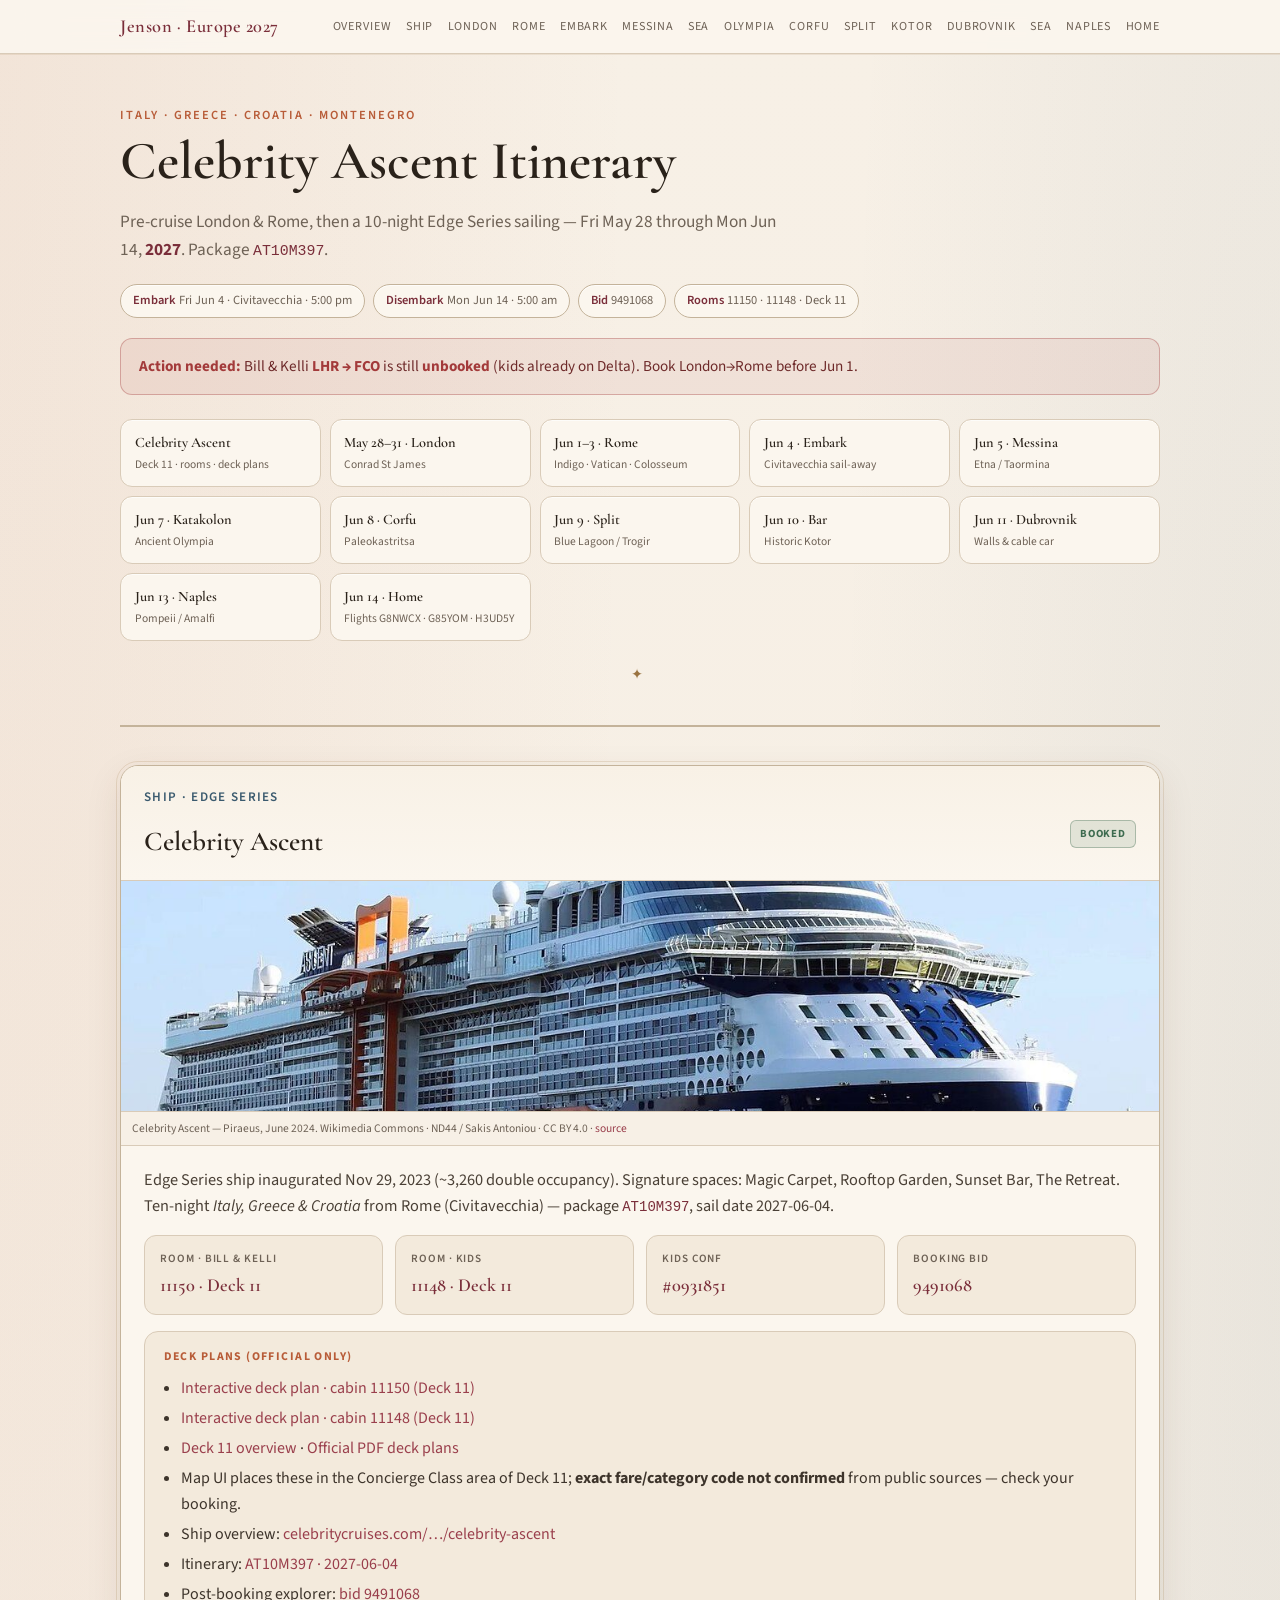
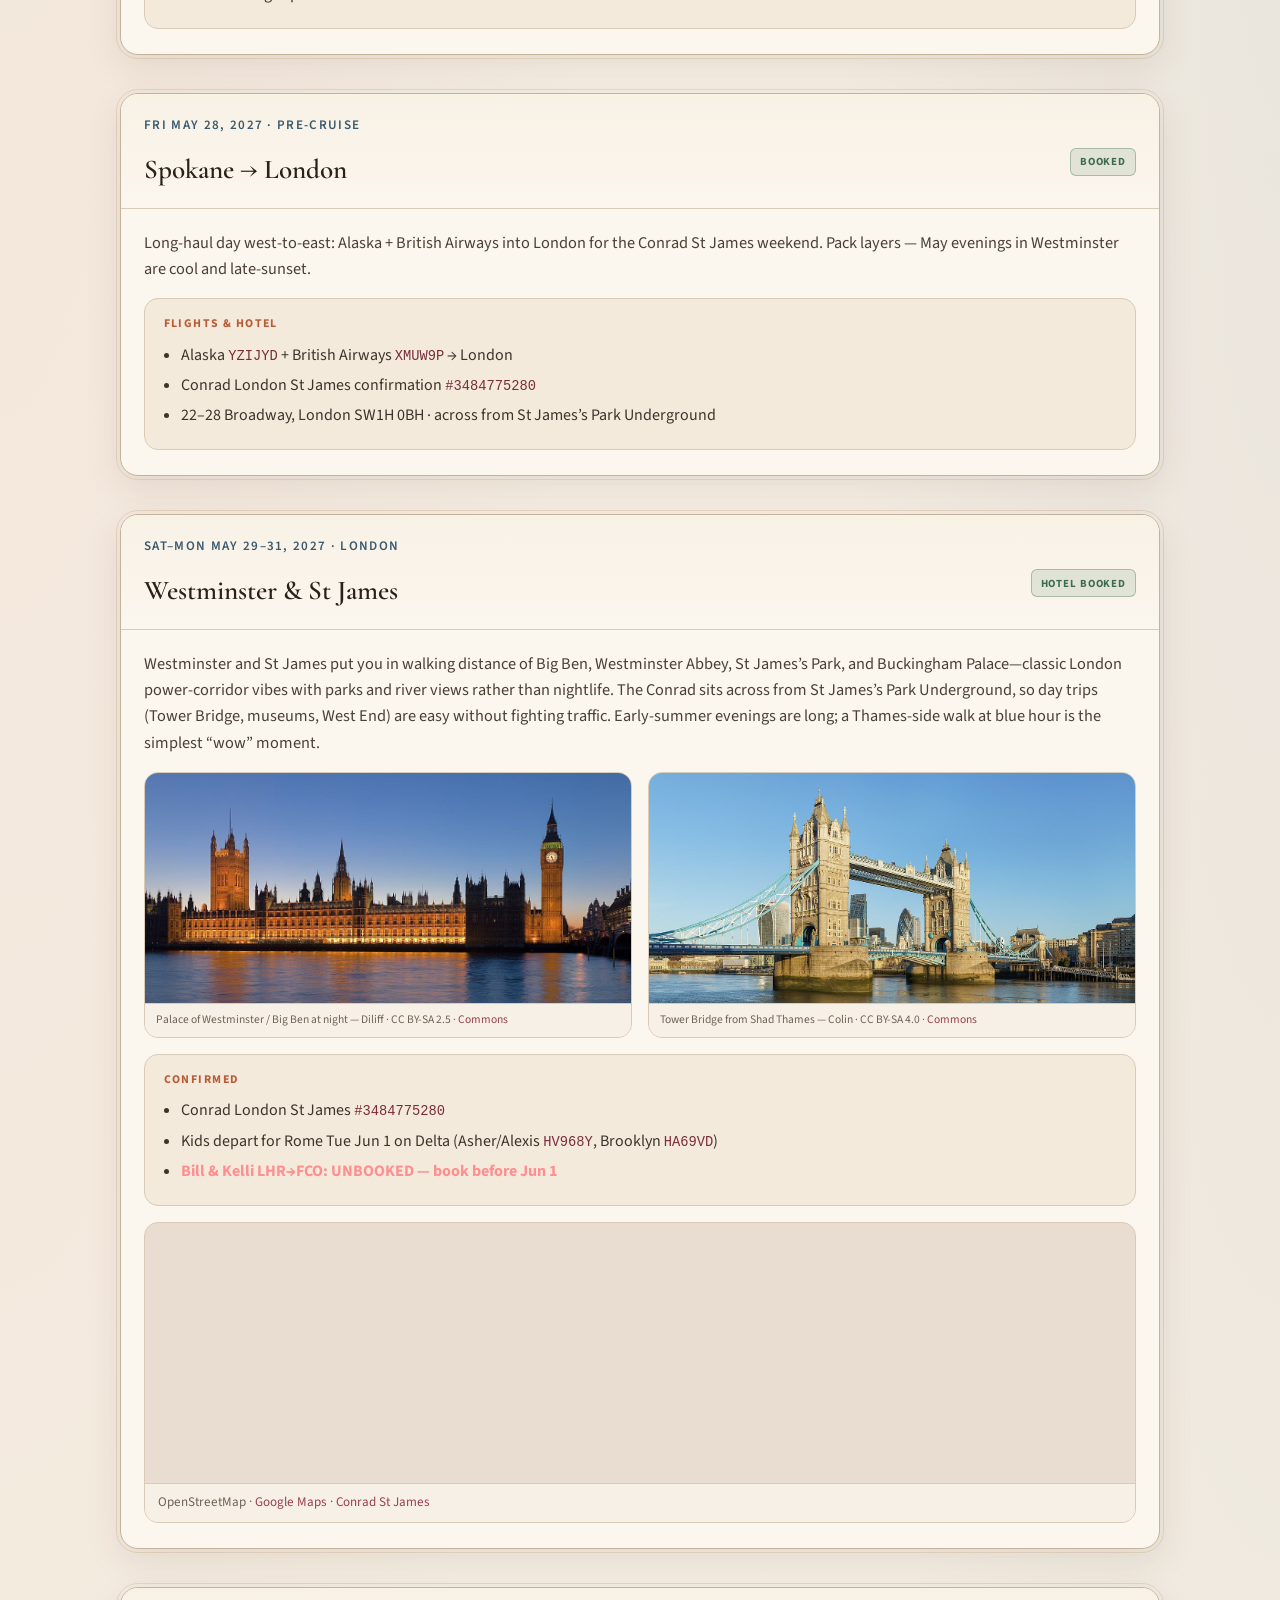
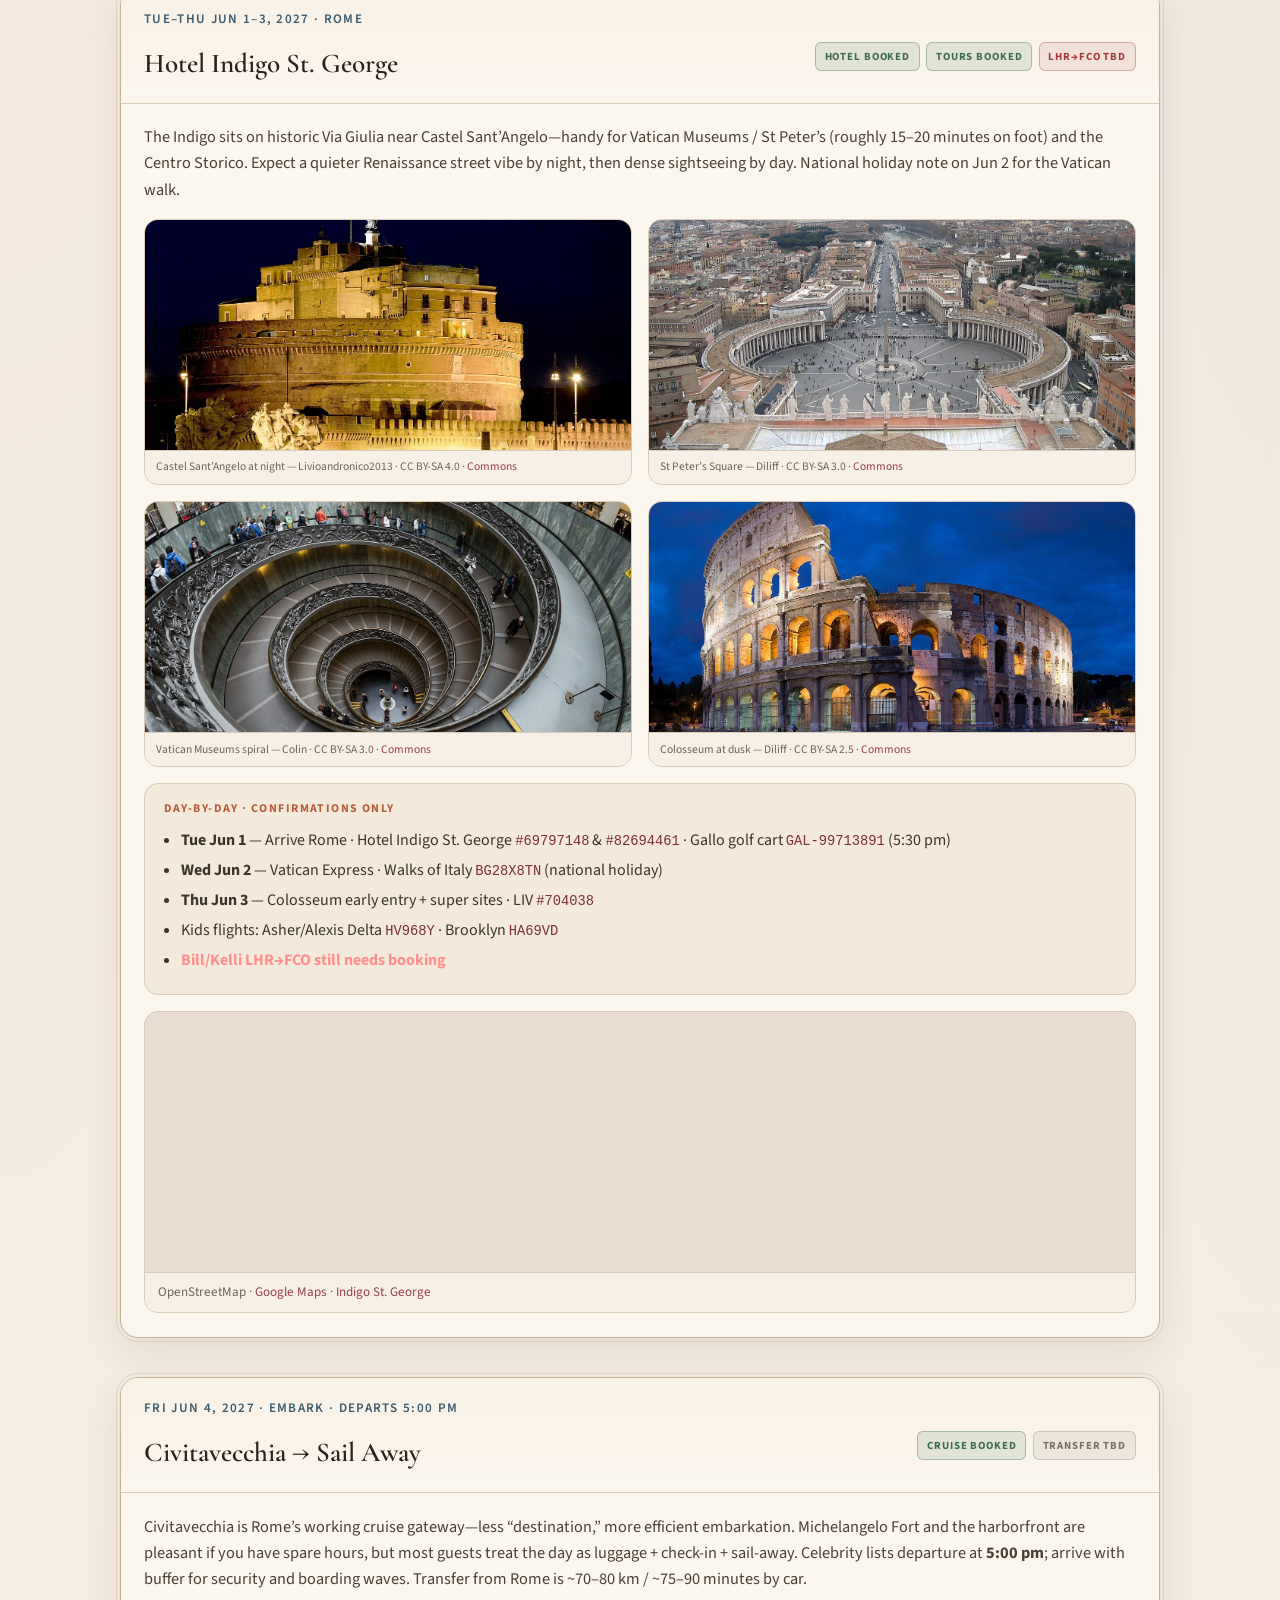
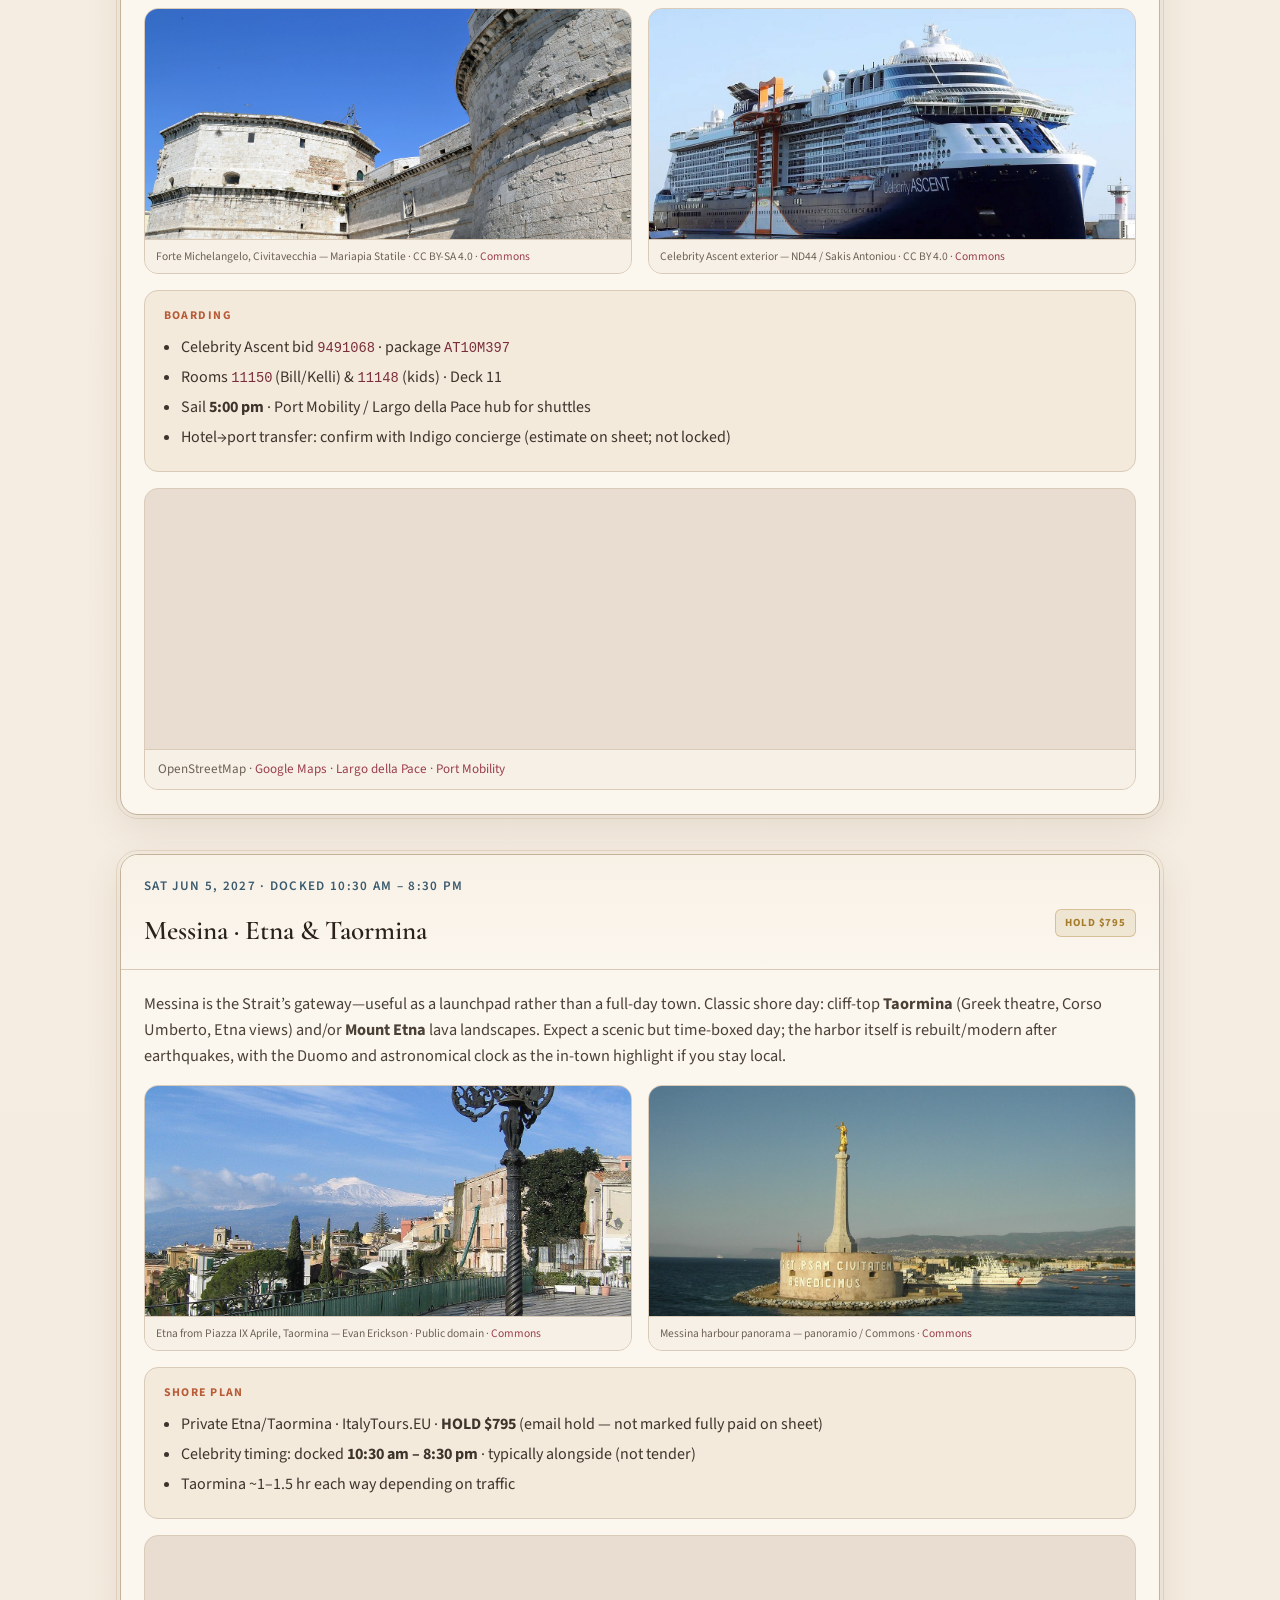
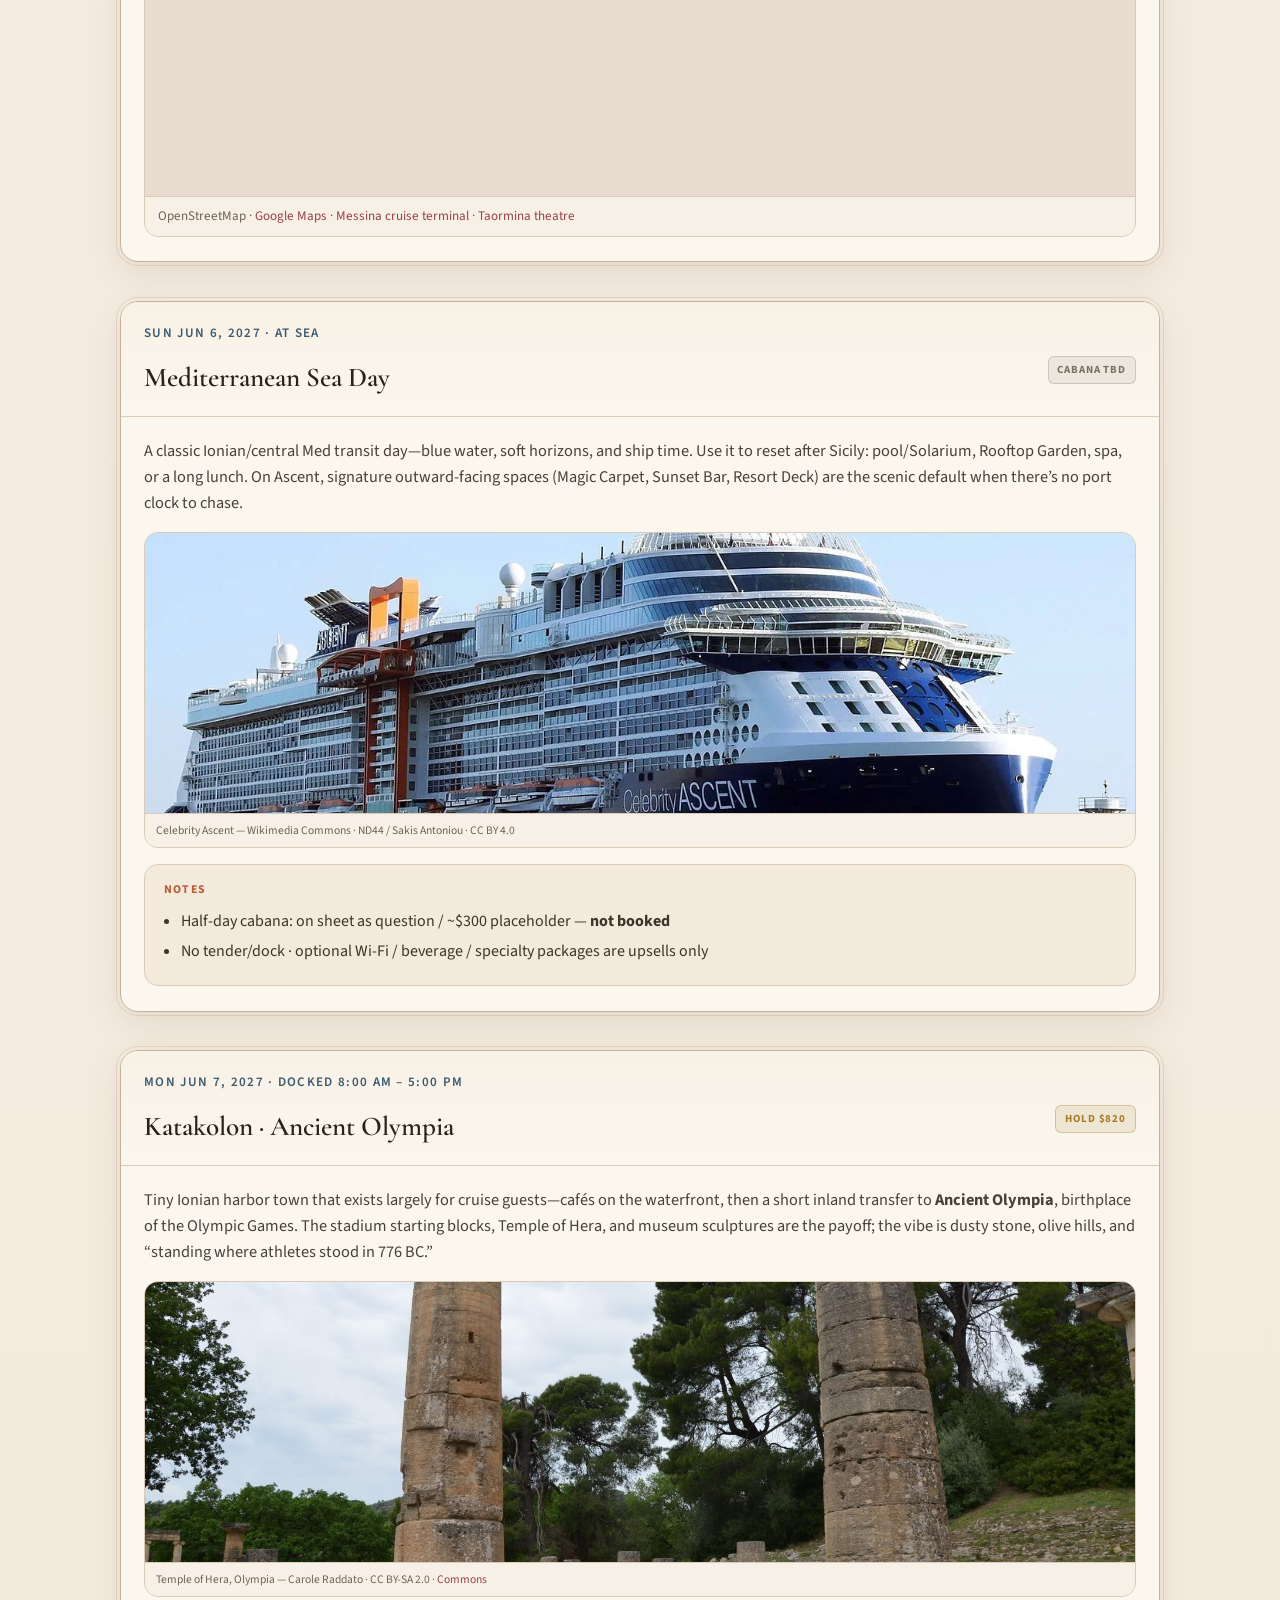
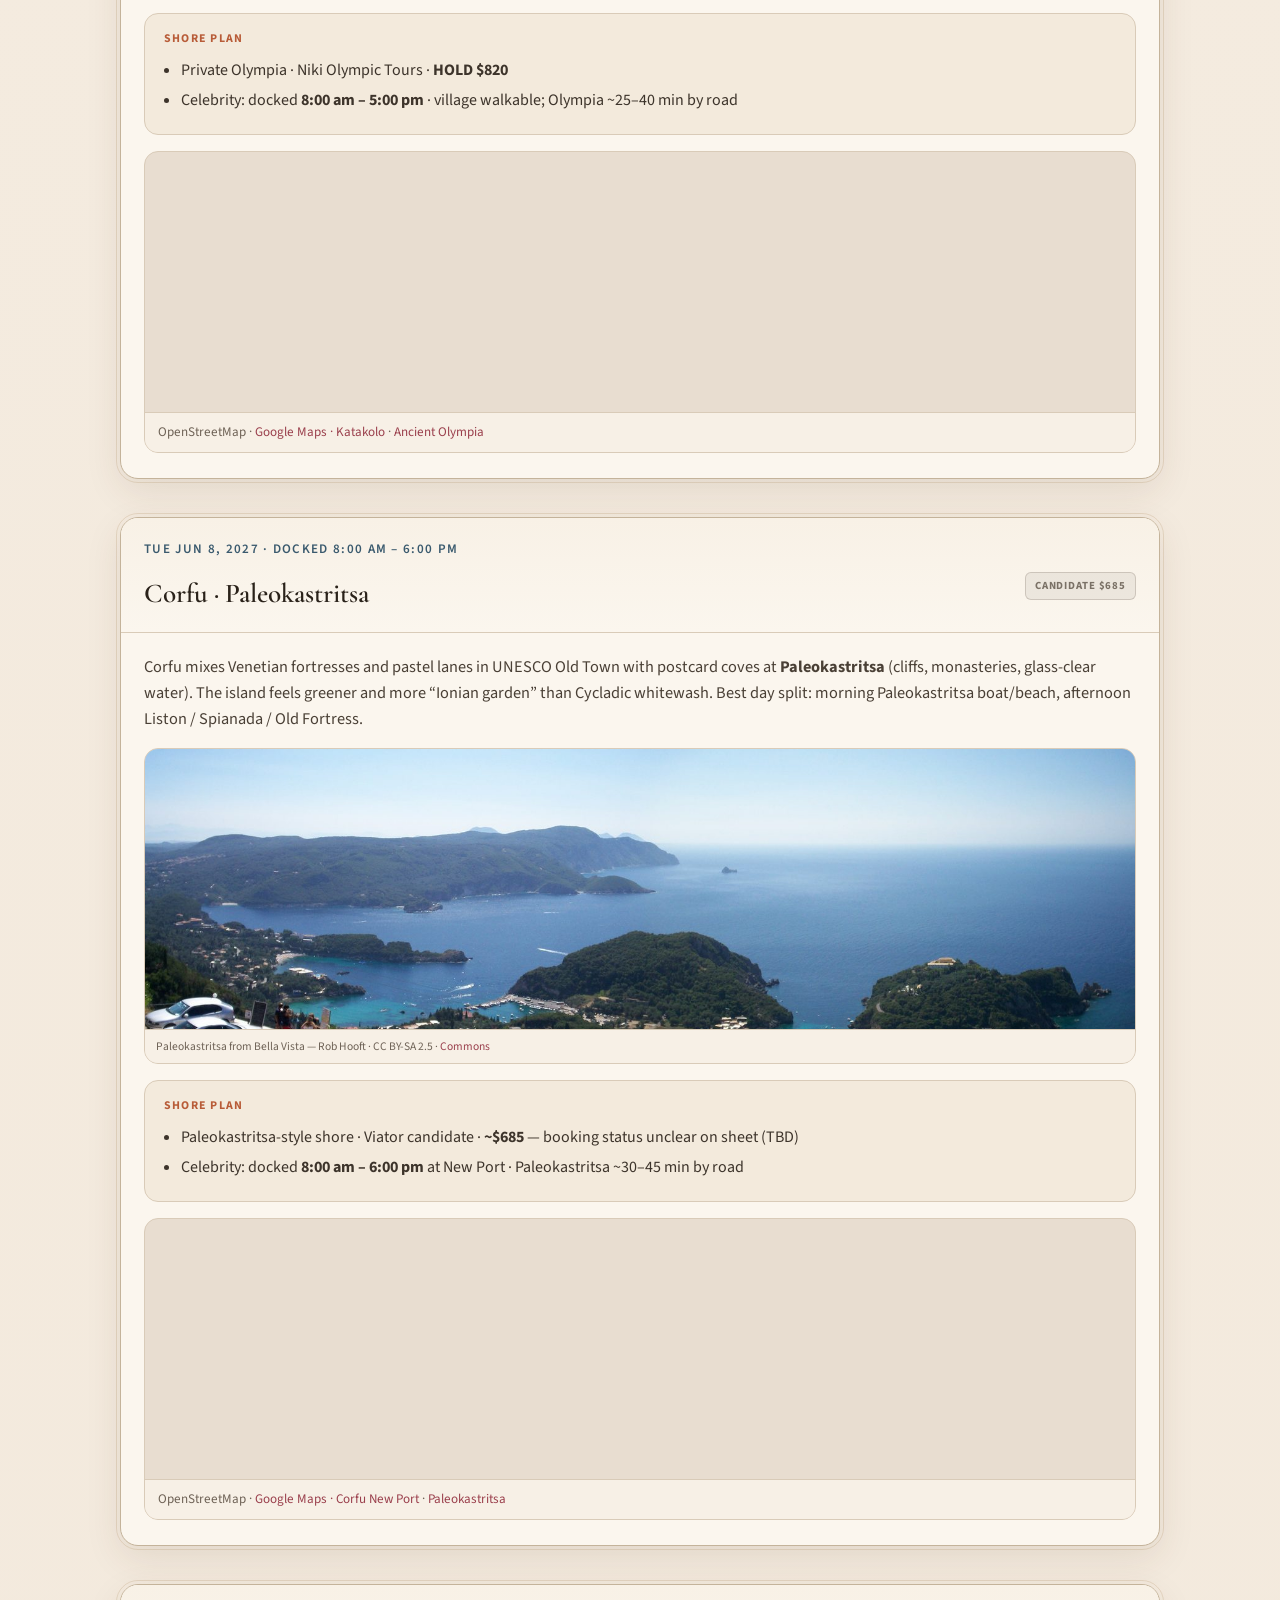
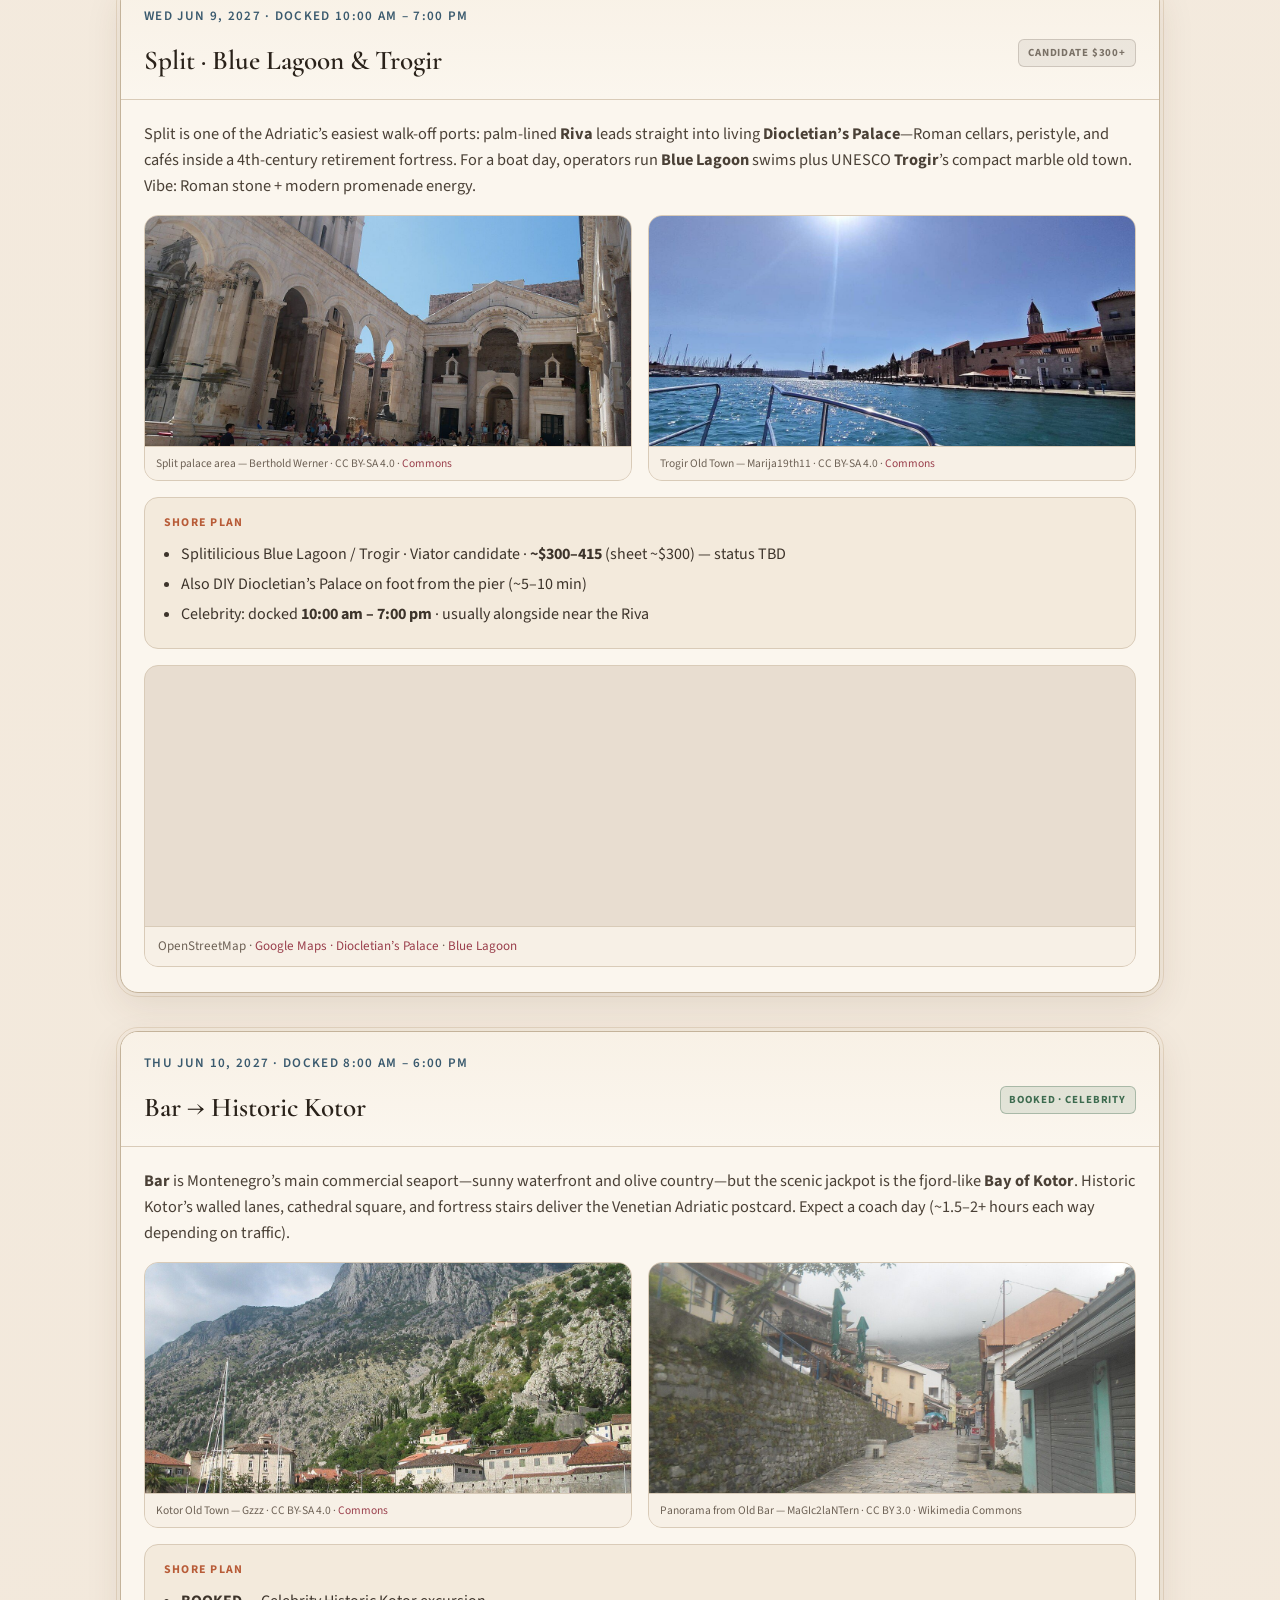
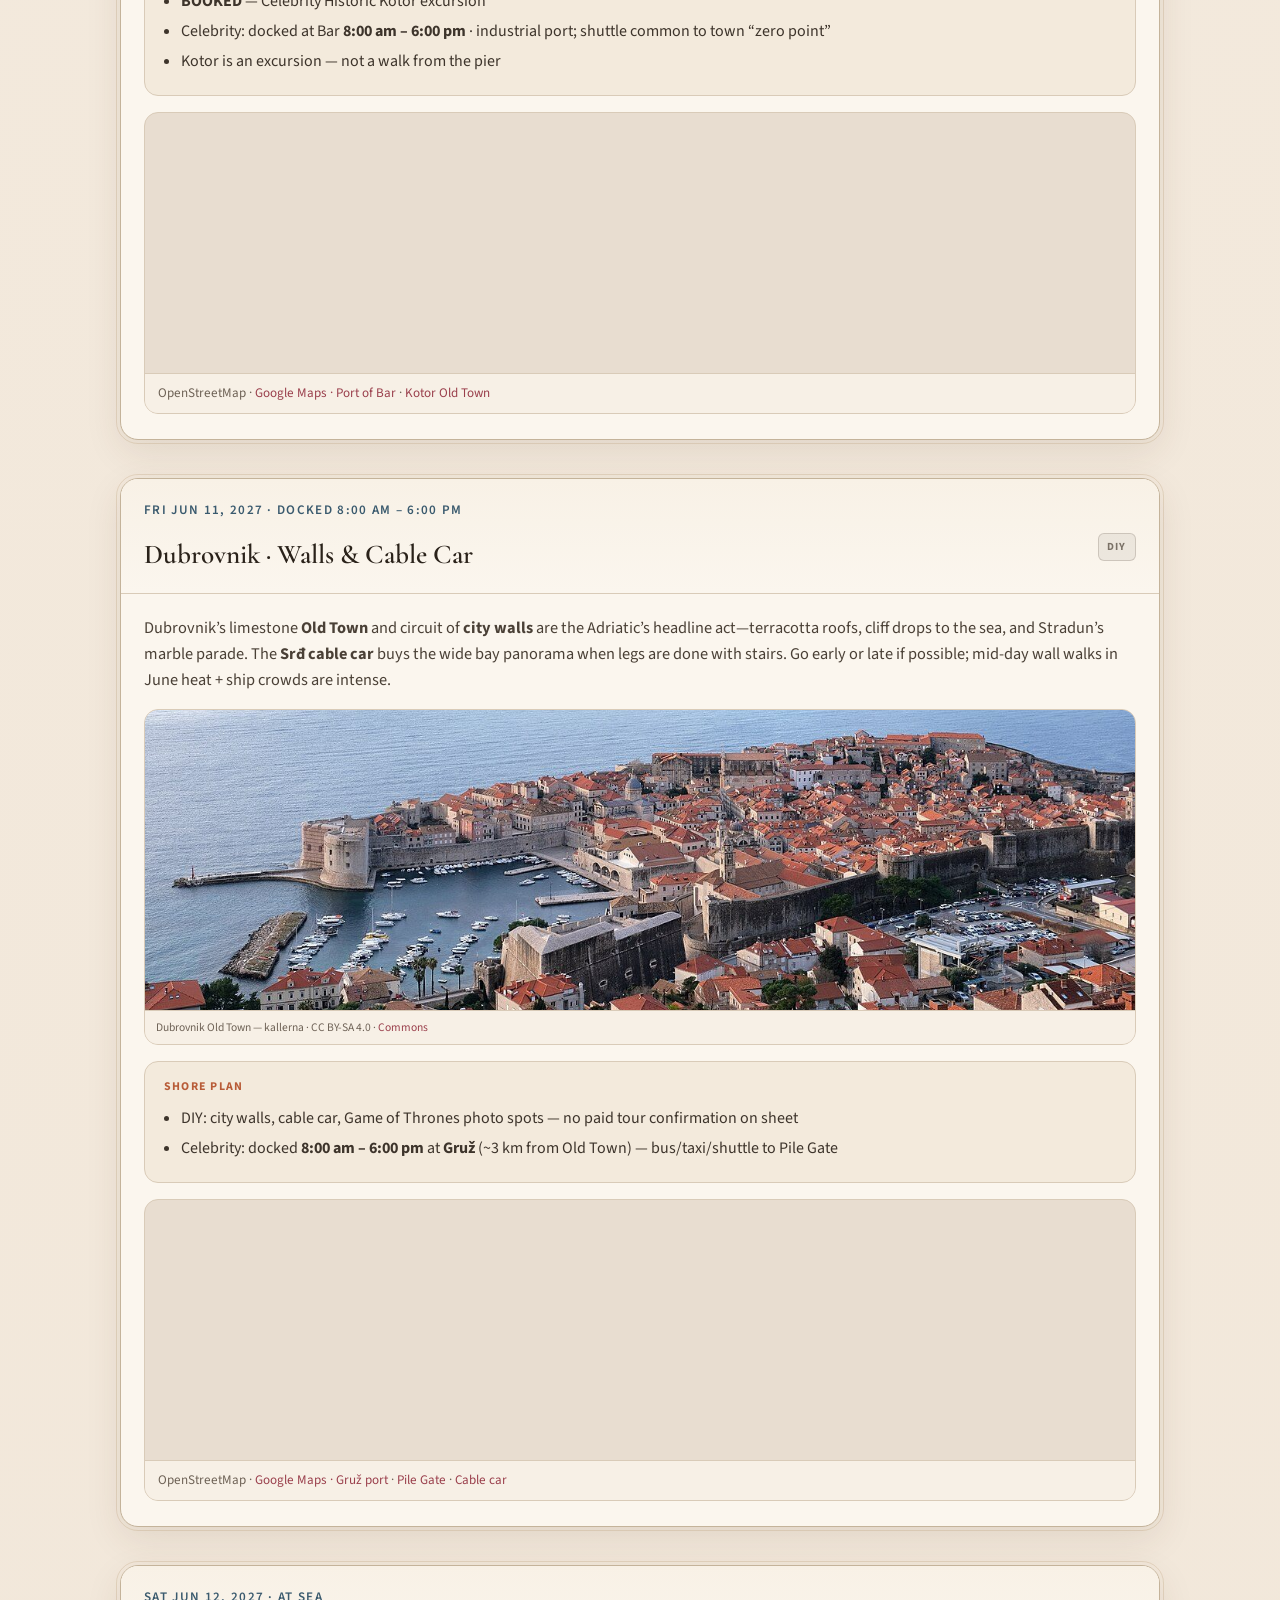
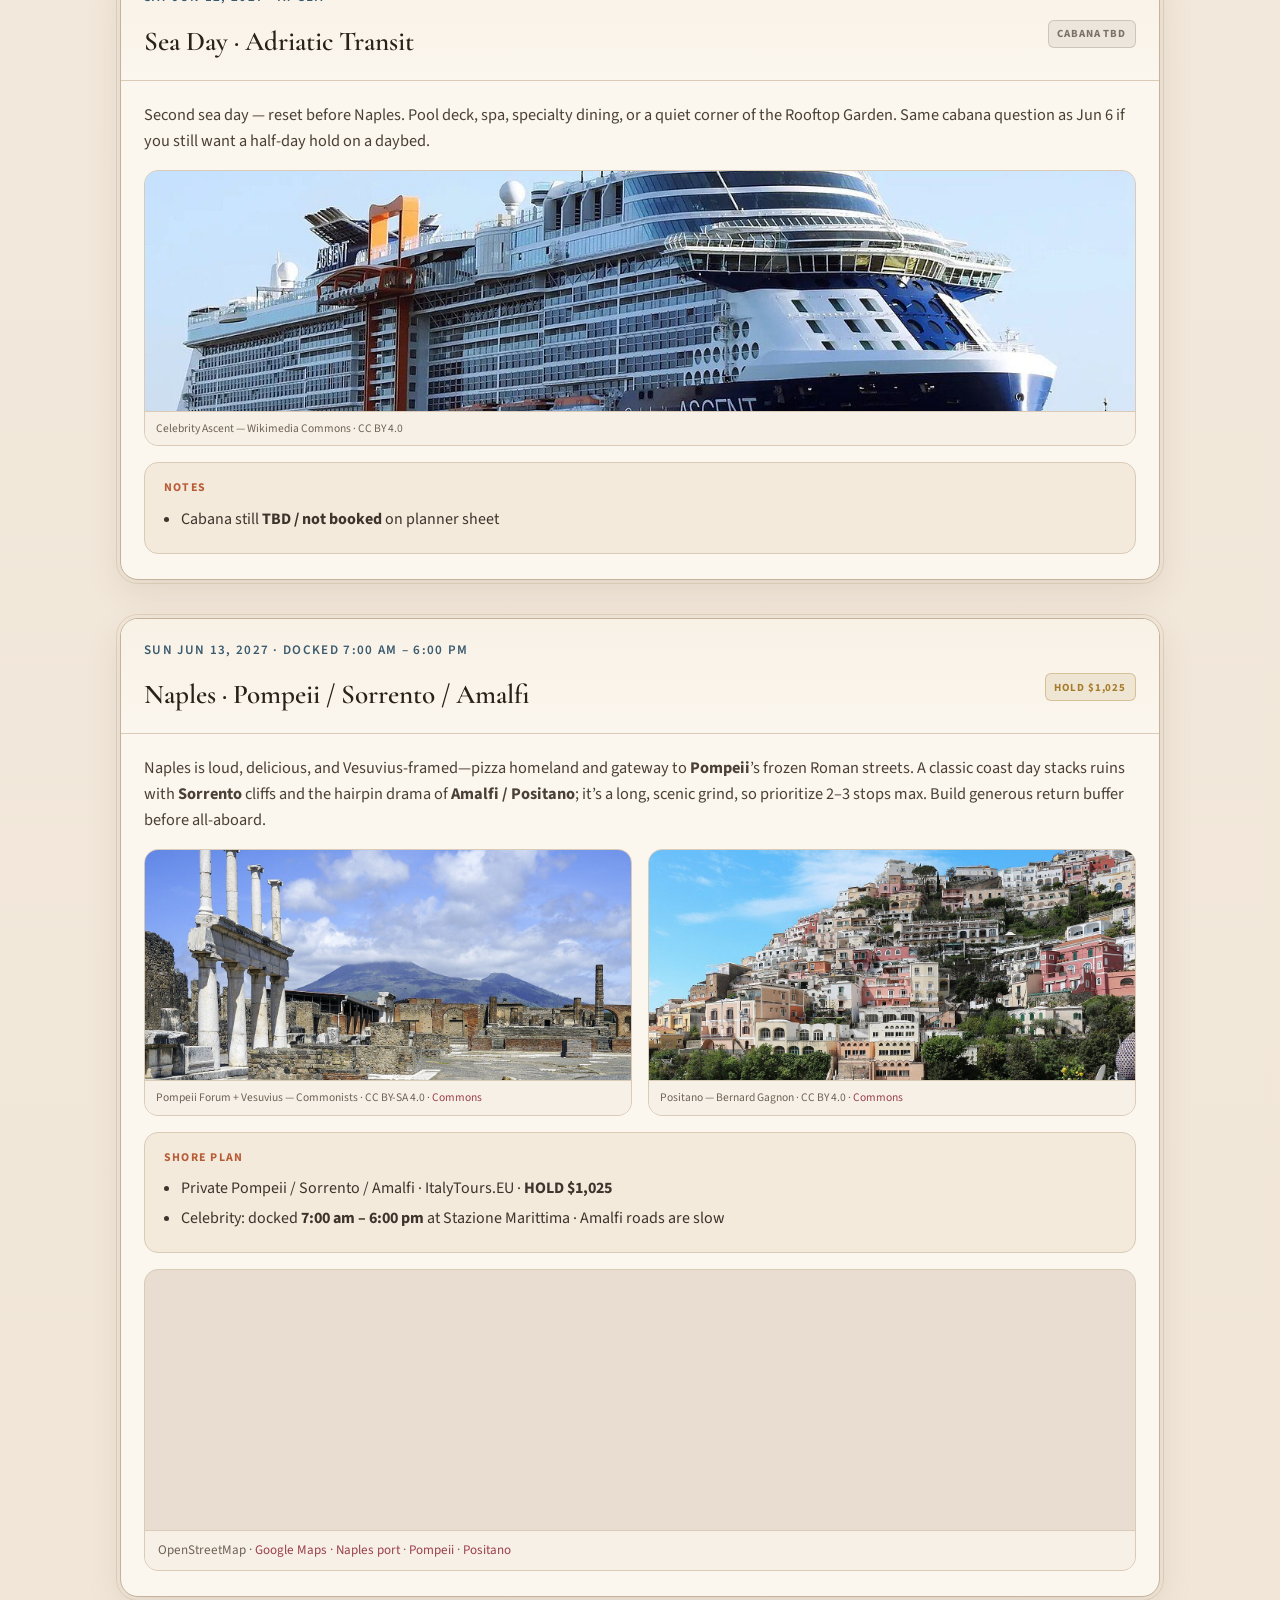
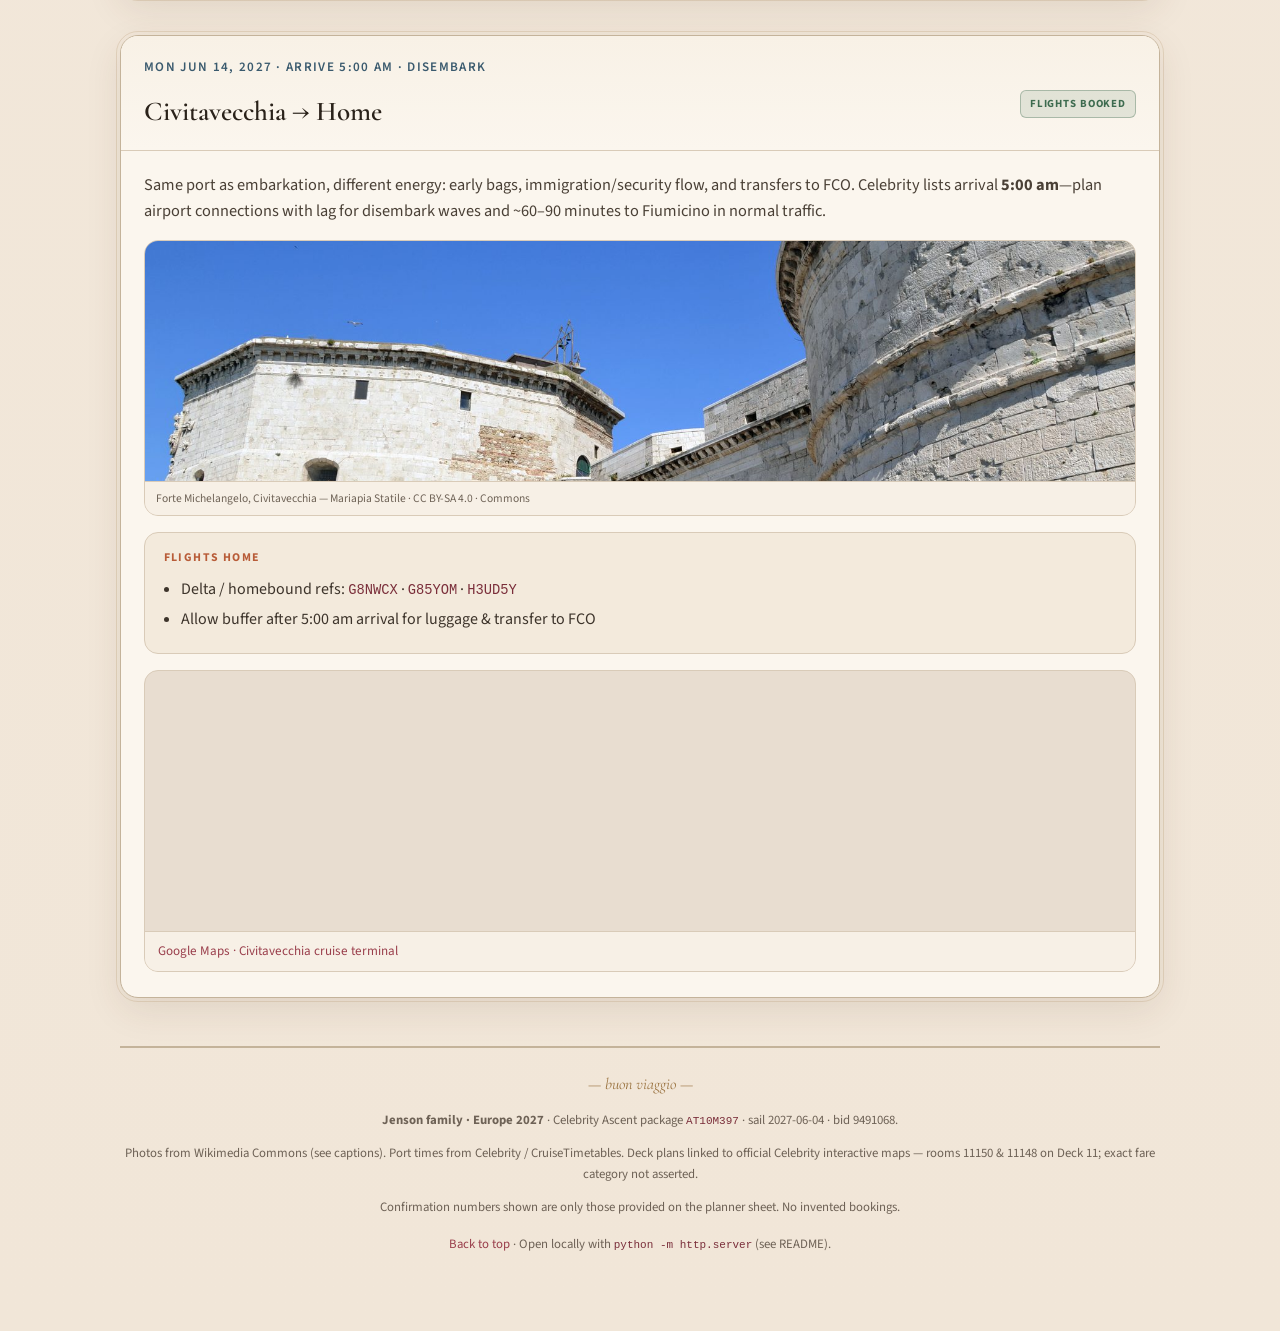
==== commit b0fa2034: "Restyle itinerary with European cream and terracotta look" ====
--- a/index.html
+++ b/index.html
@@ -4,172 +4,231 @@
 <meta charset="utf-8" />
 <meta name="viewport" content="width=device-width, initial-scale=1" />
 <title>Jenson Europe 2027 — Celebrity Ascent Itinerary</title>
+<link rel="preconnect" href="https://fonts.googleapis.com" />
+<link rel="preconnect" href="https://fonts.gstatic.com" crossorigin />
+<link href="https://fonts.googleapis.com/css2?family=Cormorant+Garamond:ital,wght@0,500;0,600;0,700;1,500&family=Source+Sans+3:ital,wght@0,400;0,500;0,600;1,400&display=swap" rel="stylesheet" />
 <style>
 :root {
-  --bg: #0c1117;
-  --bg2: #141c26;
-  --card: #1a2433;
-  --line: #2a3a4f;
-  --text: #e8eef6;
-  --muted: #9aacbf;
-  --gold: #c9a45c;
-  --gold2: #e0c080;
-  --teal: #3db8a8;
-  --booked: #2ecc71;
-  --hold: #f0b429;
-  --tbd: #8b9bb0;
-  --alert: #e85d5d;
-  --serif: "Iowan Old Style", "Palatino Linotype", Palatino, Georgia, serif;
-  --sans: "Avenir Next", "Segoe UI", system-ui, -apple-system, sans-serif;
+  --bg: #f4ebe0;
+  --bg2: #efe4d4;
+  --paper: #fbf6ee;
+  --card: #fbf6ee;
+  --ink: #2a221a;
+  --text: #2f271f;
+  --muted: #6e6256;
+  --line: #d9cbb8;
+  --line2: #c4b39a;
+  --wine: #7a2e3a;
+  --wine2: #9a3f4c;
+  --terracotta: #b85c38;
+  --olive: #5a6b45;
+  --gold: #9a7340;
+  --gold2: #b8924f;
+  --sea: #3a5a6e;
+  --booked: #3d6b4f;
+  --hold: #a67c2a;
+  --tbd: #7a7166;
+  --alert: #a33a3a;
+  --serif: "Cormorant Garamond", "Palatino Linotype", Palatino, Georgia, serif;
+  --sans: "Source Sans 3", "Segoe UI", system-ui, -apple-system, sans-serif;
+  --shadow: 0 12px 36px rgba(74, 52, 32, 0.10);
 }
 * { box-sizing: border-box; }
 html { scroll-behavior: smooth; }
 body {
-  margin: 0; background: var(--bg); color: var(--text);
-  font-family: var(--sans); line-height: 1.55;
+  margin: 0;
+  color: var(--text);
+  font-family: var(--sans);
+  line-height: 1.6;
+  background-color: var(--bg);
   background-image:
-    radial-gradient(ellipse 80% 50% at 10% -10%, #1a2a3d 0%, transparent 55%),
-    radial-gradient(ellipse 60% 40% at 100% 0%, #1e1830 0%, transparent 50%);
-}
-a { color: var(--gold2); text-decoration: none; }
-a:hover { text-decoration: underline; }
+    radial-gradient(ellipse 90% 55% at 0% 0%, rgba(184, 92, 56, 0.08), transparent 55%),
+    radial-gradient(ellipse 70% 45% at 100% 8%, rgba(58, 90, 110, 0.07), transparent 50%),
+    linear-gradient(180deg, #f7f0e6 0%, #f1e6d8 100%);
+}
+a { color: var(--wine2); text-decoration: none; }
+a:hover { color: var(--terracotta); text-decoration: underline; }
 .wrap { max-width: 1080px; margin: 0 auto; padding: 0 1.25rem 4rem; }
 
 /* NAV */
 .topnav {
   position: sticky; top: 0; z-index: 50;
-  backdrop-filter: blur(14px);
-  background: rgba(12,17,23,0.88);
+  backdrop-filter: blur(12px);
+  background: rgba(251, 246, 238, 0.92);
   border-bottom: 1px solid var(--line);
+  box-shadow: 0 1px 0 rgba(154, 115, 64, 0.12);
 }
 .topnav-inner {
-  max-width: 1080px; margin: 0 auto; padding: .7rem 1.25rem;
-  display: flex; flex-wrap: wrap; gap: .5rem 1rem; align-items: center;
-}
-.brand { font-family: var(--serif); color: var(--gold); font-weight: 600; letter-spacing: .02em; margin-right: auto; }
+  max-width: 1080px; margin: 0 auto; padding: .75rem 1.25rem;
+  display: flex; flex-wrap: wrap; gap: .45rem .9rem; align-items: center;
+}
+.brand {
+  font-family: var(--serif); color: var(--wine);
+  font-weight: 600; font-size: 1.15rem; letter-spacing: .03em;
+  margin-right: auto;
+}
 .topnav a.navlink {
-  color: var(--muted); font-size: .78rem; text-transform: uppercase; letter-spacing: .06em;
-  text-decoration: none; white-space: nowrap;
-}
-.topnav a.navlink:hover { color: var(--gold2); }
+  color: var(--muted); font-size: .76rem; text-transform: uppercase;
+  letter-spacing: .07em; text-decoration: none; white-space: nowrap;
+}
+.topnav a.navlink:hover { color: var(--wine); }
 
 /* HERO */
 .hero {
-  padding: 3.5rem 0 2.5rem;
-  border-bottom: 1px solid var(--line);
-  margin-bottom: 2rem;
+  padding: 3.2rem 0 2.4rem;
+  margin-bottom: 1.5rem;
+  border-bottom: 2px solid var(--line2);
+  position: relative;
+}
+.hero::after {
+  content: "✦";
+  display: block; text-align: center;
+  color: var(--gold); font-size: .9rem;
+  margin-top: 1.4rem; letter-spacing: .4em;
 }
 .hero .kicker {
-  color: var(--teal); font-size: .8rem; letter-spacing: .14em; text-transform: uppercase;
+  color: var(--terracotta); font-size: .78rem;
+  letter-spacing: .16em; text-transform: uppercase;
+  font-weight: 600;
 }
 .hero h1 {
-  font-family: var(--serif); font-weight: 600; font-size: clamp(2rem, 5vw, 3.1rem);
-  margin: .4rem 0 .6rem; line-height: 1.15; color: #f5f0e6;
-}
-.hero .sub { color: var(--muted); font-size: 1.05rem; max-width: 42rem; }
+  font-family: var(--serif); font-weight: 600;
+  font-size: clamp(2.2rem, 5.2vw, 3.35rem);
+  margin: .35rem 0 .55rem; line-height: 1.12; color: var(--ink);
+}
+.hero .sub { color: var(--muted); font-size: 1.08rem; max-width: 42rem; }
+.hero .sub strong { color: var(--wine); }
 .meta-row { display: flex; flex-wrap: wrap; gap: .5rem; margin-top: 1.25rem; }
 .chip {
-  border: 1px solid var(--line); background: var(--bg2);
-  padding: .35rem .7rem; border-radius: 999px; font-size: .78rem; color: var(--muted);
-}
-.chip strong { color: var(--gold2); font-weight: 600; }
+  border: 1px solid var(--line2); background: var(--paper);
+  padding: .38rem .75rem; border-radius: 999px; font-size: .78rem; color: var(--muted);
+  box-shadow: 0 1px 0 rgba(255,255,255,.7) inset;
+}
+.chip strong { color: var(--wine); font-weight: 600; }
 .alert-banner {
-  margin-top: 1.25rem; padding: .9rem 1.1rem; border-radius: 10px;
-  background: rgba(232,93,93,.12); border: 1px solid rgba(232,93,93,.45);
-  color: #ffc9c9; font-size: .95rem;
-}
-.alert-banner strong { color: #fff; }
+  margin-top: 1.25rem; padding: .95rem 1.15rem; border-radius: 12px;
+  background: rgba(163, 58, 58, 0.08); border: 1px solid rgba(163, 58, 58, 0.35);
+  color: #6e2a2a; font-size: .95rem;
+}
+.alert-banner strong { color: var(--alert); }
 
 /* SECTIONS */
 section.day {
-  margin: 2.5rem 0; padding: 0; scroll-margin-top: 4.5rem;
+  margin: 2.4rem 0; padding: 0; scroll-margin-top: 4.5rem;
 }
 .day-card {
-  background: linear-gradient(180deg, var(--card), #151d29);
-  border: 1px solid var(--line); border-radius: 16px; overflow: hidden;
-  box-shadow: 0 20px 50px rgba(0,0,0,.35);
+  background: var(--card);
+  border: 1px solid var(--line2);
+  border-radius: 18px; overflow: hidden;
+  box-shadow: var(--shadow);
+  outline: 1px solid rgba(154, 115, 64, 0.18);
+  outline-offset: 3px;
 }
 .day-head {
-  padding: 1.25rem 1.4rem 1rem;
+  padding: 1.3rem 1.45rem 1.05rem;
   display: flex; flex-wrap: wrap; gap: .75rem; align-items: flex-start;
   border-bottom: 1px solid var(--line);
-  background: rgba(255,255,255,.02);
+  background:
+    linear-gradient(180deg, #f8f1e6 0%, var(--paper) 100%);
 }
 .day-head h2 {
-  font-family: var(--serif); font-size: 1.55rem; margin: 0; flex: 1 1 220px;
-  color: #f3efe6;
-}
-.day-date { color: var(--teal); font-size: .85rem; letter-spacing: .08em; text-transform: uppercase; width: 100%; }
+  font-family: var(--serif); font-size: 1.7rem; margin: 0; flex: 1 1 220px;
+  color: var(--ink); font-weight: 600;
+}
+.day-date {
+  color: var(--sea); font-size: .82rem; letter-spacing: .1em;
+  text-transform: uppercase; width: 100%; font-weight: 600;
+}
 .badges { display: flex; flex-wrap: wrap; gap: .4rem; }
 .badge {
   font-size: .68rem; font-weight: 700; letter-spacing: .08em; text-transform: uppercase;
   padding: .28rem .55rem; border-radius: 6px; border: 1px solid transparent;
 }
-.badge.booked { background: rgba(46,204,113,.15); color: var(--booked); border-color: rgba(46,204,113,.35); }
-.badge.hold { background: rgba(240,180,41,.14); color: var(--hold); border-color: rgba(240,180,41,.35); }
-.badge.tbd { background: rgba(139,155,176,.12); color: var(--tbd); border-color: rgba(139,155,176,.3); }
-.badge.alert { background: rgba(232,93,93,.15); color: #ff8f8f; border-color: rgba(232,93,93,.4); }
-
-.day-body { padding: 1.25rem 1.4rem 1.5rem; }
-.blurb { color: #c5d0dc; margin: 0 0 1rem; }
+.badge.booked { background: rgba(61,107,79,.12); color: var(--booked); border-color: rgba(61,107,79,.35); }
+.badge.hold { background: rgba(166,124,42,.12); color: var(--hold); border-color: rgba(166,124,42,.35); }
+.badge.tbd { background: rgba(122,113,102,.10); color: var(--tbd); border-color: rgba(122,113,102,.28); }
+.badge.alert { background: rgba(163,58,58,.10); color: var(--alert); border-color: rgba(163,58,58,.35); }
+
+.day-body { padding: 1.3rem 1.45rem 1.55rem; }
+.blurb { color: #4a4036; margin: 0 0 1rem; font-size: 1.02rem; }
 .grid2 {
   display: grid; grid-template-columns: 1fr 1fr; gap: 1rem;
 }
 @media (max-width: 780px) { .grid2 { grid-template-columns: 1fr; } }
 .photo {
-  margin: 0; border-radius: 12px; overflow: hidden; border: 1px solid var(--line);
-  background: #0a0e14;
-}
-.photo img { display: block; width: 100%; height: 220px; object-fit: cover; }
+  margin: 0; border-radius: 14px; overflow: hidden; border: 1px solid var(--line);
+  background: #e8ddd0;
+}
+.photo img { display: block; width: 100%; height: 230px; object-fit: cover; }
 .photo figcaption {
   font-size: .72rem; color: var(--muted); padding: .55rem .7rem; line-height: 1.35;
-  border-top: 1px solid var(--line);
+  border-top: 1px solid var(--line); background: #f7f0e6;
 }
 .details {
-  margin-top: 1rem; padding: 1rem 1.1rem; border-radius: 12px;
-  background: rgba(0,0,0,.25); border: 1px solid var(--line);
+  margin-top: 1rem; padding: 1rem 1.15rem; border-radius: 14px;
+  background: #f3eadc; border: 1px solid var(--line);
 }
 .details h3 {
-  margin: 0 0 .55rem; font-size: .75rem; letter-spacing: .1em;
-  text-transform: uppercase; color: var(--gold);
-}
-.details ul { margin: 0; padding-left: 1.1rem; color: #c8d3df; }
-.details li { margin: .25rem 0; }
-.details code, .mono { font-family: ui-monospace, SFMono-Regular, Menlo, monospace; font-size: .86em; color: #e6d5a8; }
+  margin: 0 0 .55rem; font-size: .74rem; letter-spacing: .12em;
+  text-transform: uppercase; color: var(--terracotta); font-weight: 700;
+}
+.details ul { margin: 0; padding-left: 1.1rem; color: #3d342b; }
+.details li { margin: .28rem 0; }
+.details code, .mono {
+  font-family: ui-monospace, SFMono-Regular, Menlo, monospace;
+  font-size: .86em; color: var(--wine);
+}
 
 .mapbox {
-  margin-top: 1rem; border-radius: 12px; overflow: hidden; border: 1px solid var(--line);
-  background: #0a0e14;
-}
-.mapbox iframe { display: block; width: 100%; height: 260px; border: 0; filter: grayscale(.2) contrast(1.05); }
-.map-links { font-size: .82rem; padding: .55rem .8rem; color: var(--muted); border-top: 1px solid var(--line); }
+  margin-top: 1rem; border-radius: 14px; overflow: hidden; border: 1px solid var(--line);
+  background: #e8ddd0;
+}
+.mapbox iframe {
+  display: block; width: 100%; height: 260px; border: 0;
+  filter: sepia(.18) saturate(.9) contrast(1.02);
+}
+.map-links {
+  font-size: .82rem; padding: .55rem .8rem; color: var(--muted);
+  border-top: 1px solid var(--line); background: #f7f0e6;
+}
 
 /* Ship */
 .ship-hero img { width: 100%; max-height: 360px; object-fit: cover; display: block; }
-.ship-facts { display: grid; grid-template-columns: repeat(auto-fit, minmax(180px, 1fr)); gap: .75rem; margin: 1rem 0; }
+.ship-facts {
+  display: grid; grid-template-columns: repeat(auto-fit, minmax(180px, 1fr));
+  gap: .75rem; margin: 1rem 0;
+}
 .fact {
-  background: rgba(0,0,0,.28); border: 1px solid var(--line); border-radius: 10px; padding: .8rem .9rem;
-}
-.fact .lbl { font-size: .7rem; text-transform: uppercase; letter-spacing: .08em; color: var(--muted); }
-.fact .val { color: var(--gold2); font-family: var(--serif); font-size: 1.05rem; margin-top: .2rem; }
+  background: #f3eadc; border: 1px solid var(--line); border-radius: 12px; padding: .85rem .95rem;
+}
+.fact .lbl { font-size: .7rem; text-transform: uppercase; letter-spacing: .08em; color: var(--muted); font-weight: 600; }
+.fact .val { color: var(--wine); font-family: var(--serif); font-size: 1.15rem; margin-top: .2rem; font-weight: 600; }
 
 footer {
-  margin-top: 3rem; padding-top: 1.5rem; border-top: 1px solid var(--line);
-  color: var(--muted); font-size: .8rem;
+  margin-top: 3rem; padding-top: 1.5rem;
+  border-top: 2px solid var(--line2);
+  color: var(--muted); font-size: .8rem; text-align: center;
+}
+footer::before {
+  content: "— buon viaggio —";
+  display: block; font-family: var(--serif); font-style: italic;
+  color: var(--gold); font-size: 1rem; margin-bottom: .75rem;
 }
 .toc {
   display: grid; grid-template-columns: repeat(auto-fill, minmax(200px, 1fr));
-  gap: .5rem; margin: 1.5rem 0 0;
+  gap: .55rem; margin: 1.5rem 0 0;
 }
 .toc a {
-  display: block; padding: .65rem .8rem; border-radius: 10px;
-  background: var(--bg2); border: 1px solid var(--line); color: var(--text);
-  text-decoration: none; font-size: .88rem;
-}
-.toc a:hover { border-color: var(--gold); color: var(--gold2); }
-.toc a span { display: block; color: var(--muted); font-size: .72rem; margin-top: .15rem; }
+  display: block; padding: .7rem .85rem; border-radius: 12px;
+  background: var(--paper); border: 1px solid var(--line); color: var(--ink);
+  text-decoration: none; font-size: .9rem; font-family: var(--serif); font-weight: 600;
+  box-shadow: 0 1px 0 rgba(255,255,255,.65) inset;
+}
+.toc a:hover { border-color: var(--terracotta); color: var(--wine); }
+.toc a span { display: block; color: var(--muted); font-size: .72rem; margin-top: .15rem; font-family: var(--sans); font-weight: 400; }
 </style>
 </head>
+
 <body>
 <nav class="topnav"><div class="topnav-inner">
   <div class="brand">Jenson · Europe 2027</div>
@@ -194,7 +253,7 @@
 <header class="hero" id="overview">
   <div class="kicker">Italy · Greece · Croatia · Montenegro</div>
   <h1>Celebrity Ascent Itinerary</h1>
-  <p class="sub">Pre-cruise London &amp; Rome, then a 10-night Edge Series sailing — Fri May 28 through Mon Jun 14, <strong style="color:var(--gold2)">2027</strong>. Package <span class="mono">AT10M397</span>.</p>
+  <p class="sub">Pre-cruise London &amp; Rome, then a 10-night Edge Series sailing — Fri May 28 through Mon Jun 14, <strong style="color:var(--wine)">2027</strong>. Package <span class="mono">AT10M397</span>.</p>
   <div class="meta-row">
     <span class="chip"><strong>Embark</strong> Fri Jun 4 · Civitavecchia · 5:00 pm</span>
     <span class="chip"><strong>Disembark</strong> Mon Jun 14 · 5:00 am</span>
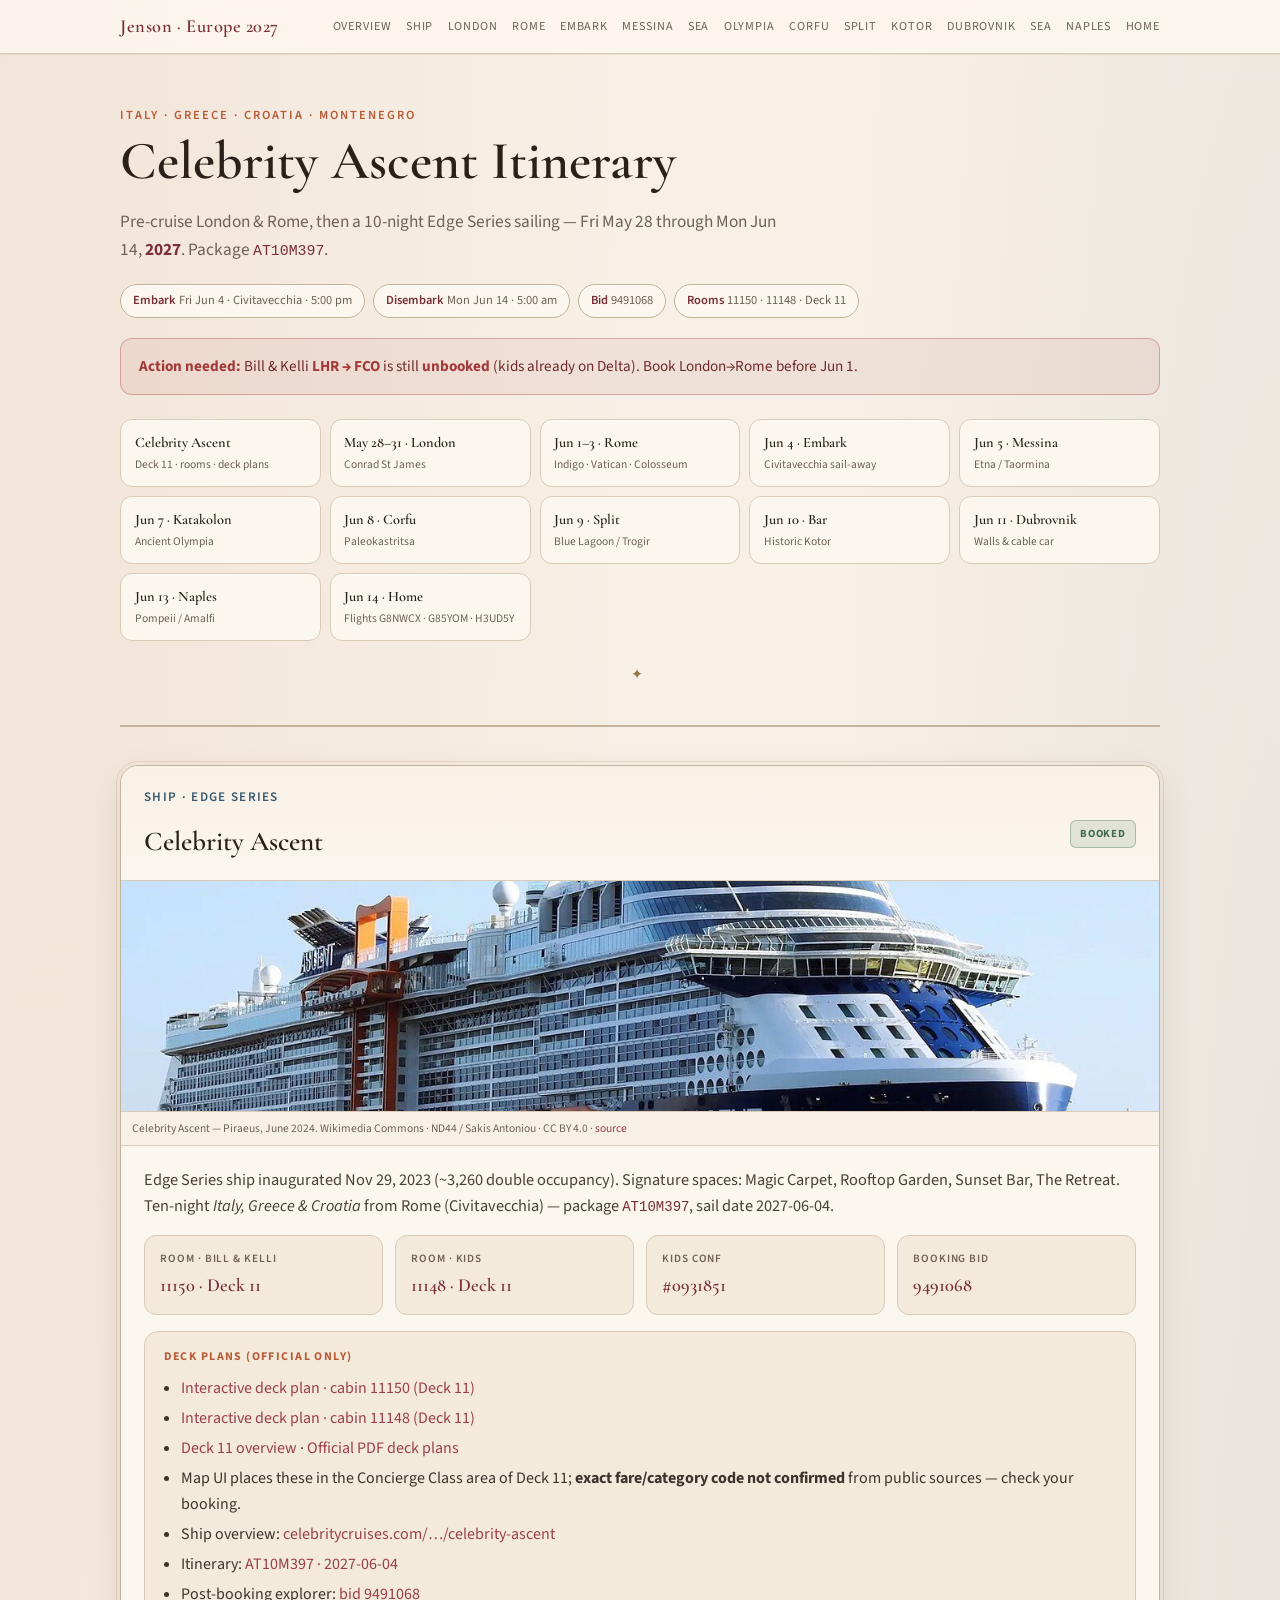
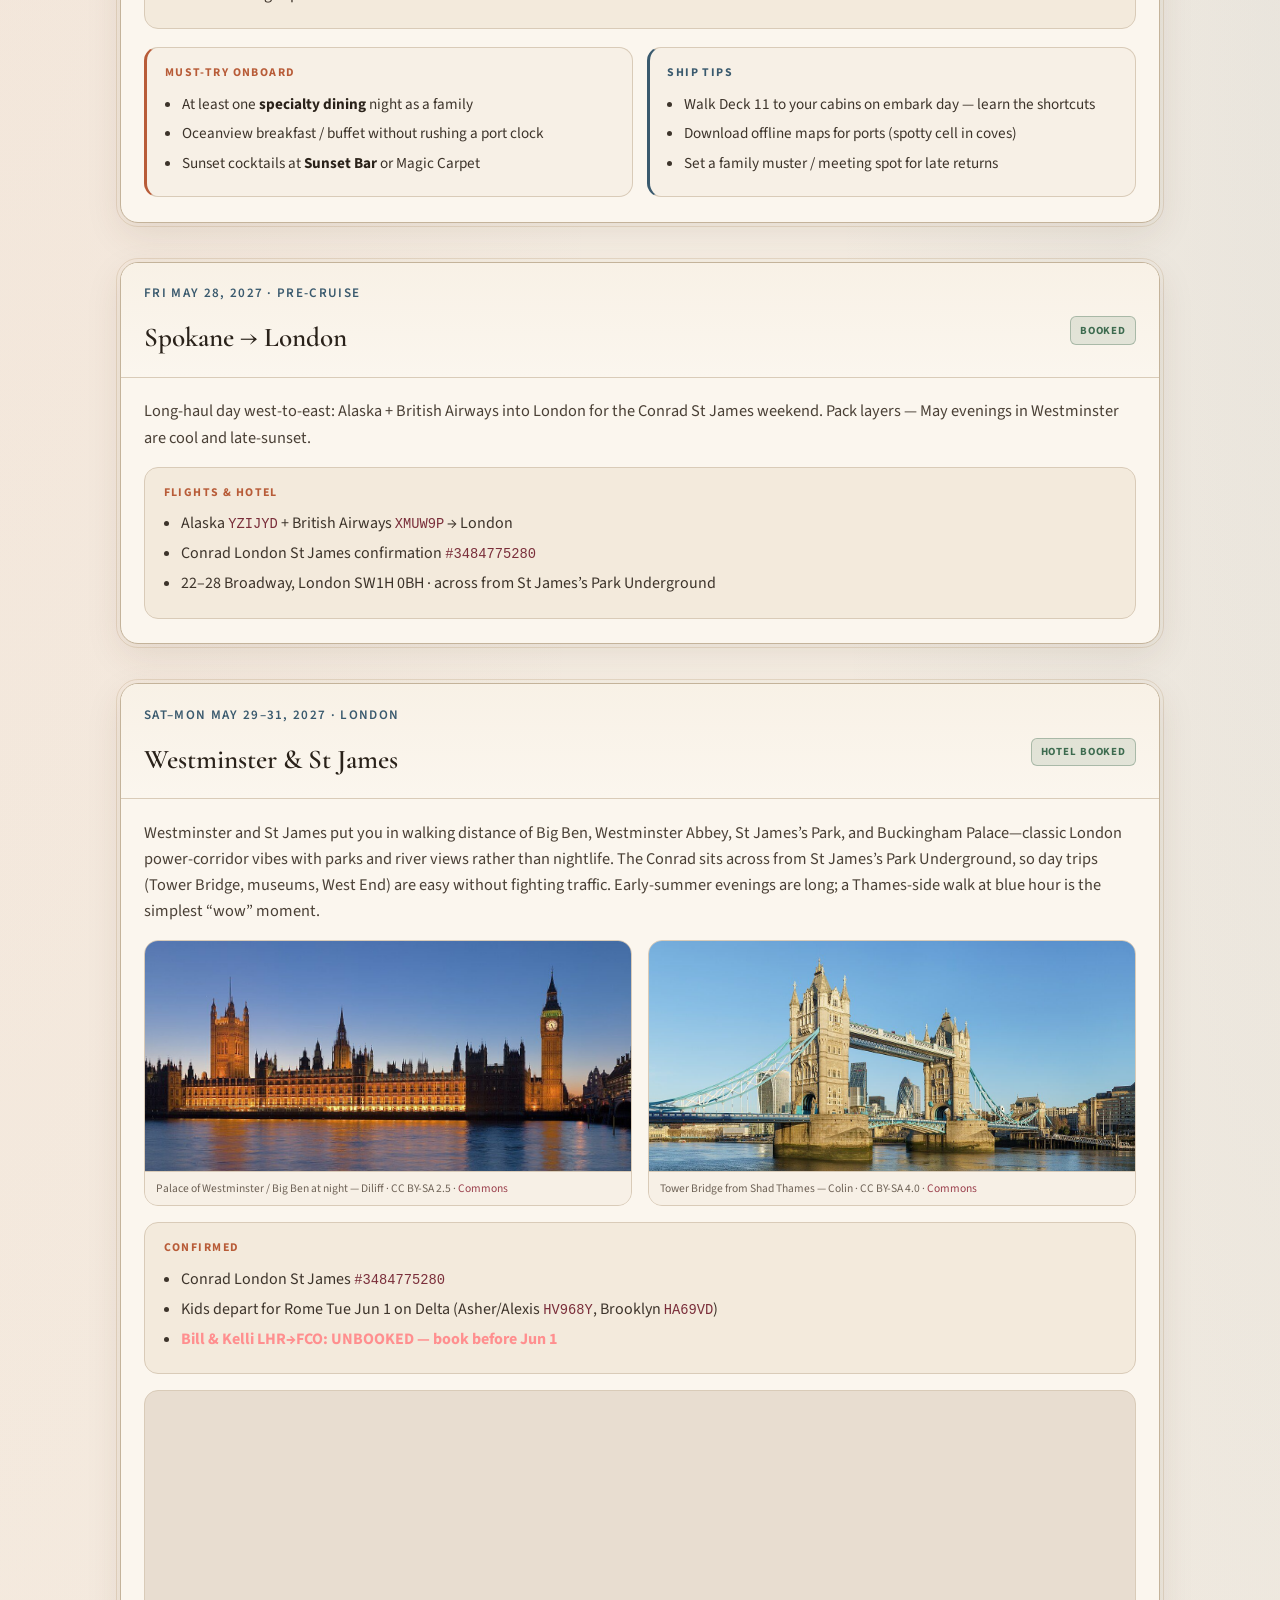
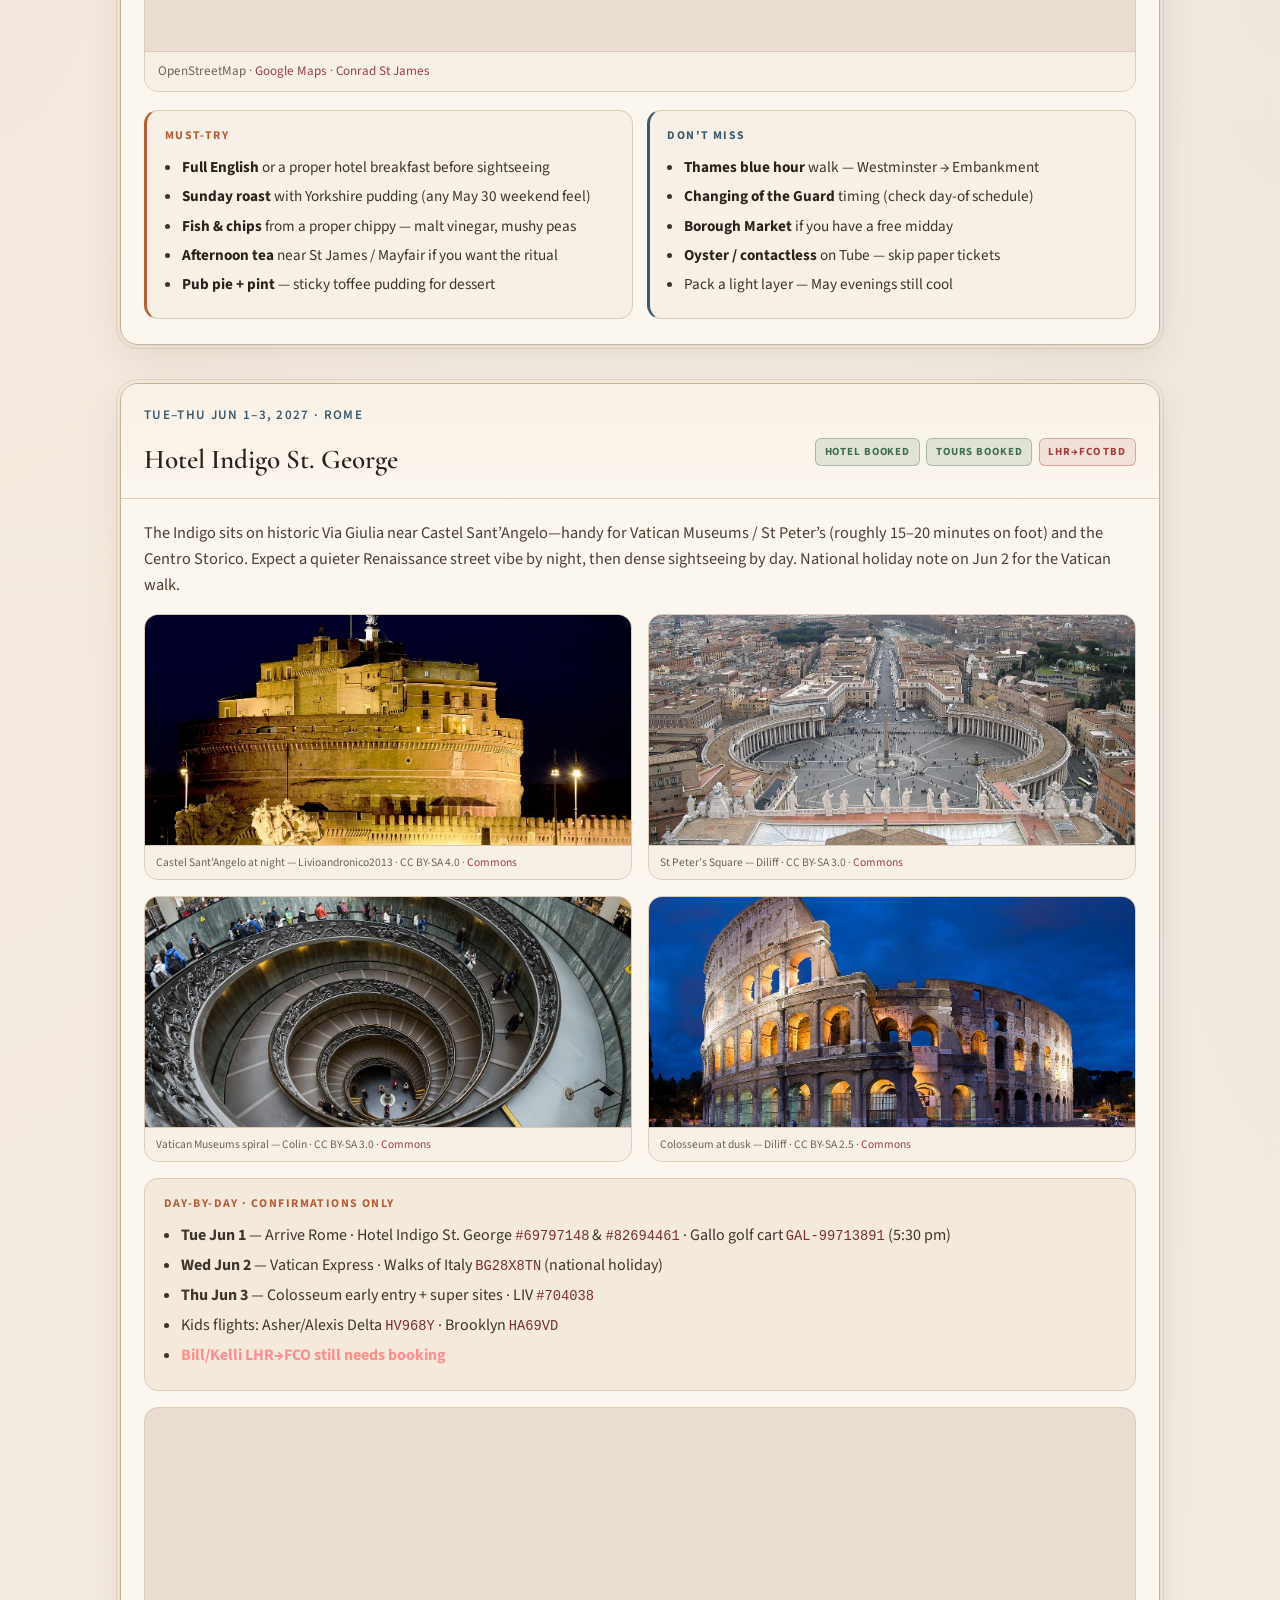
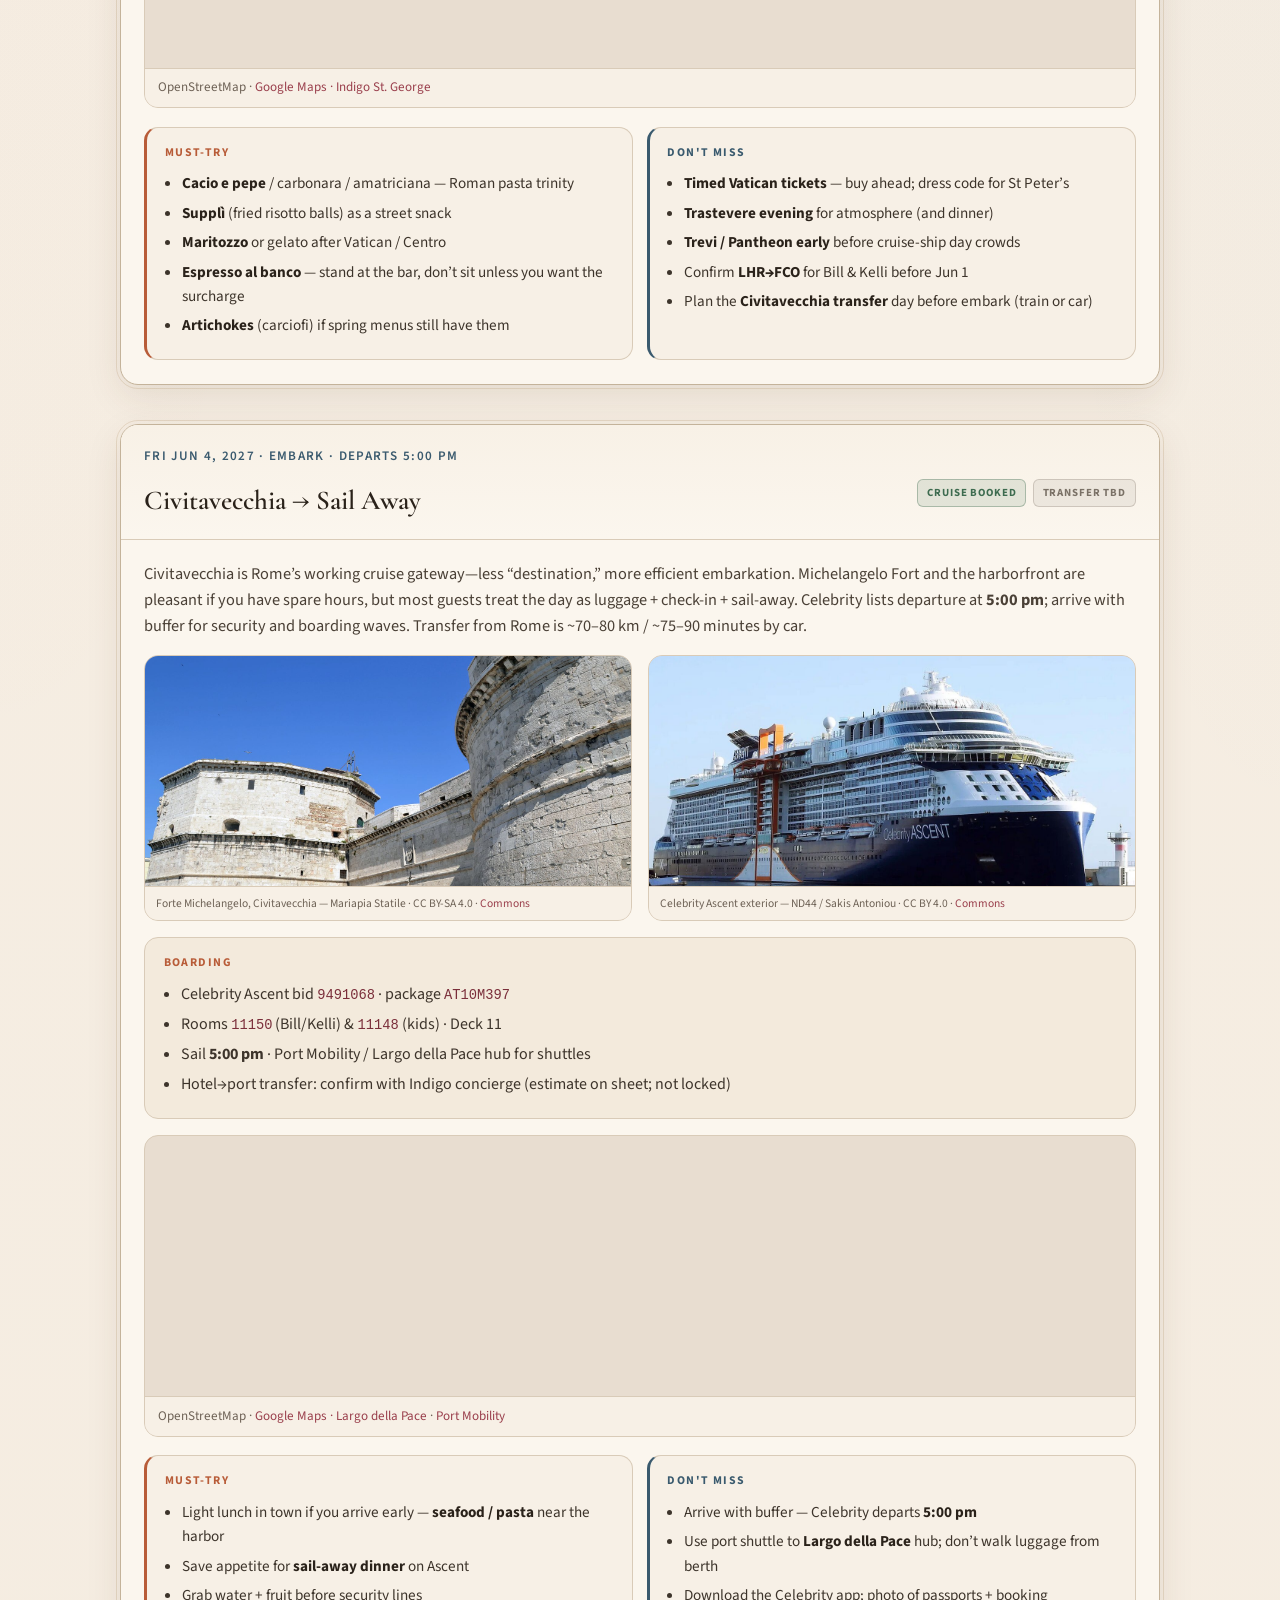
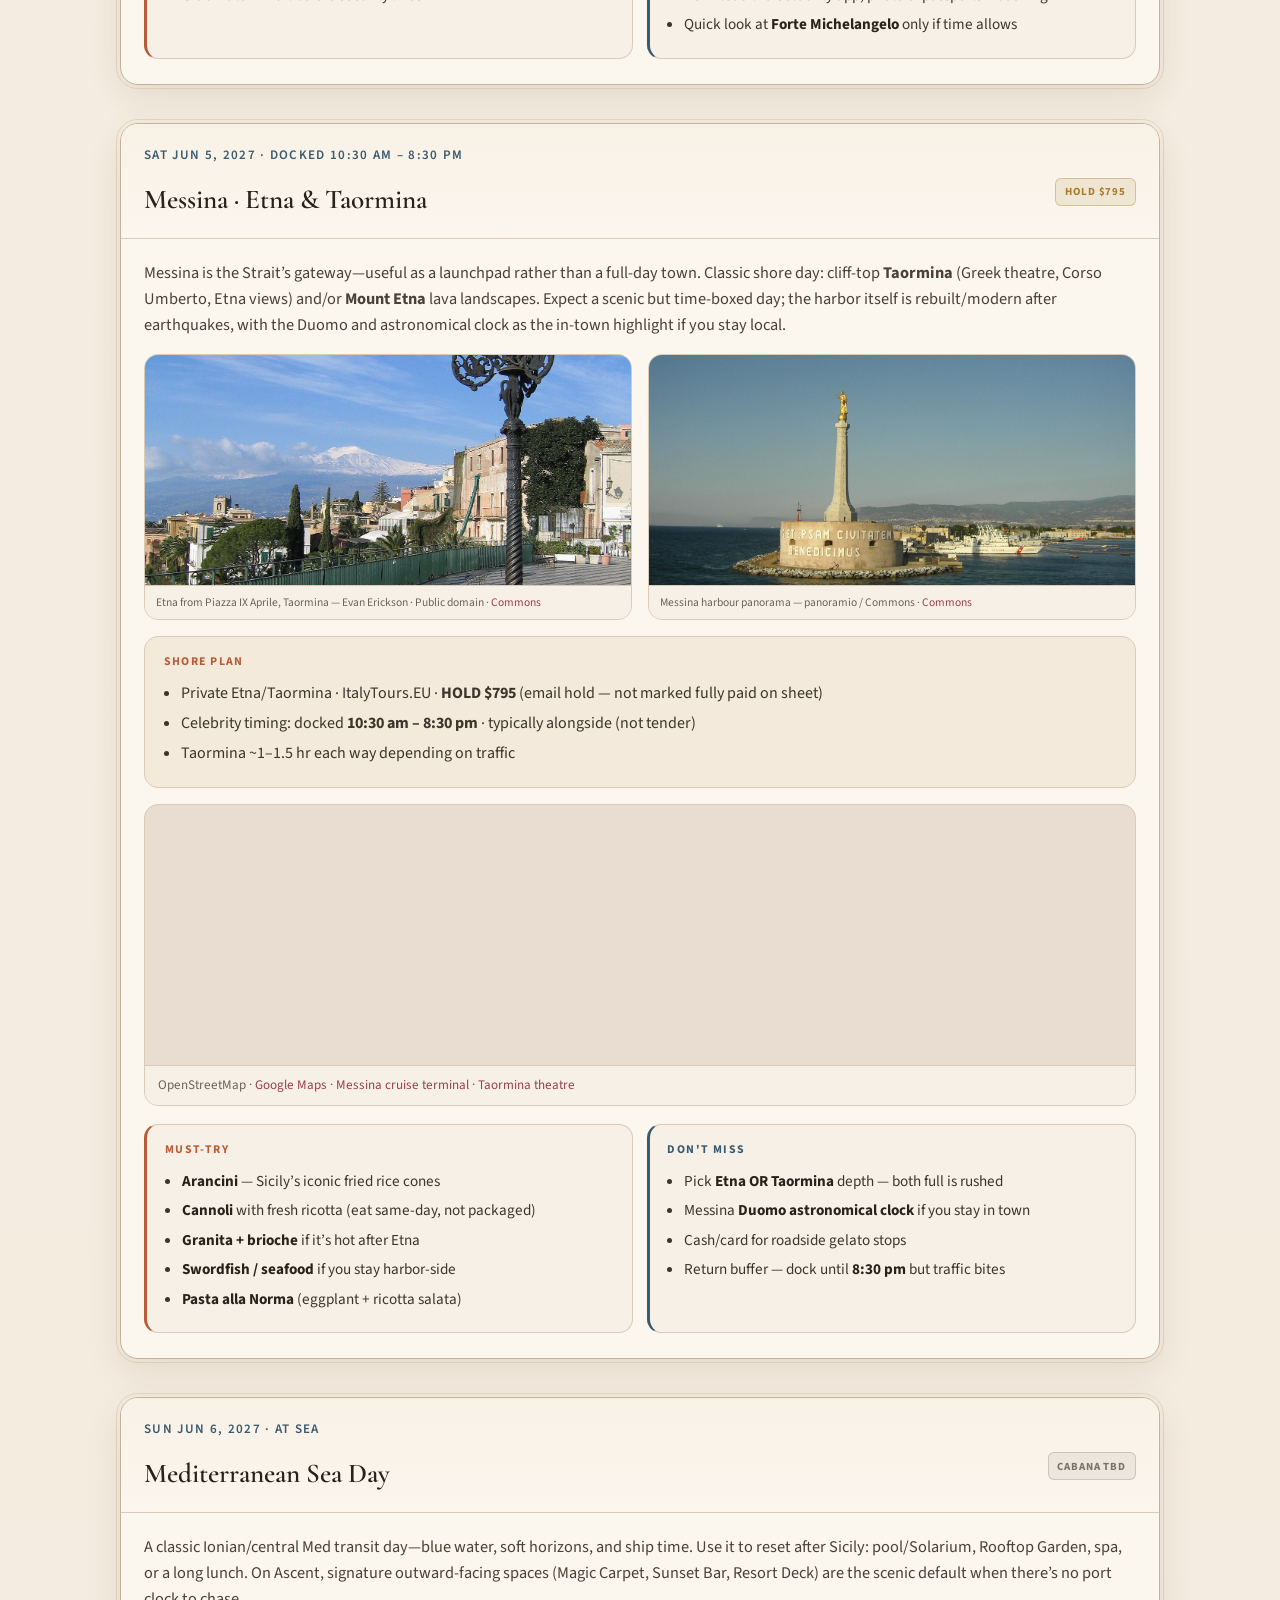
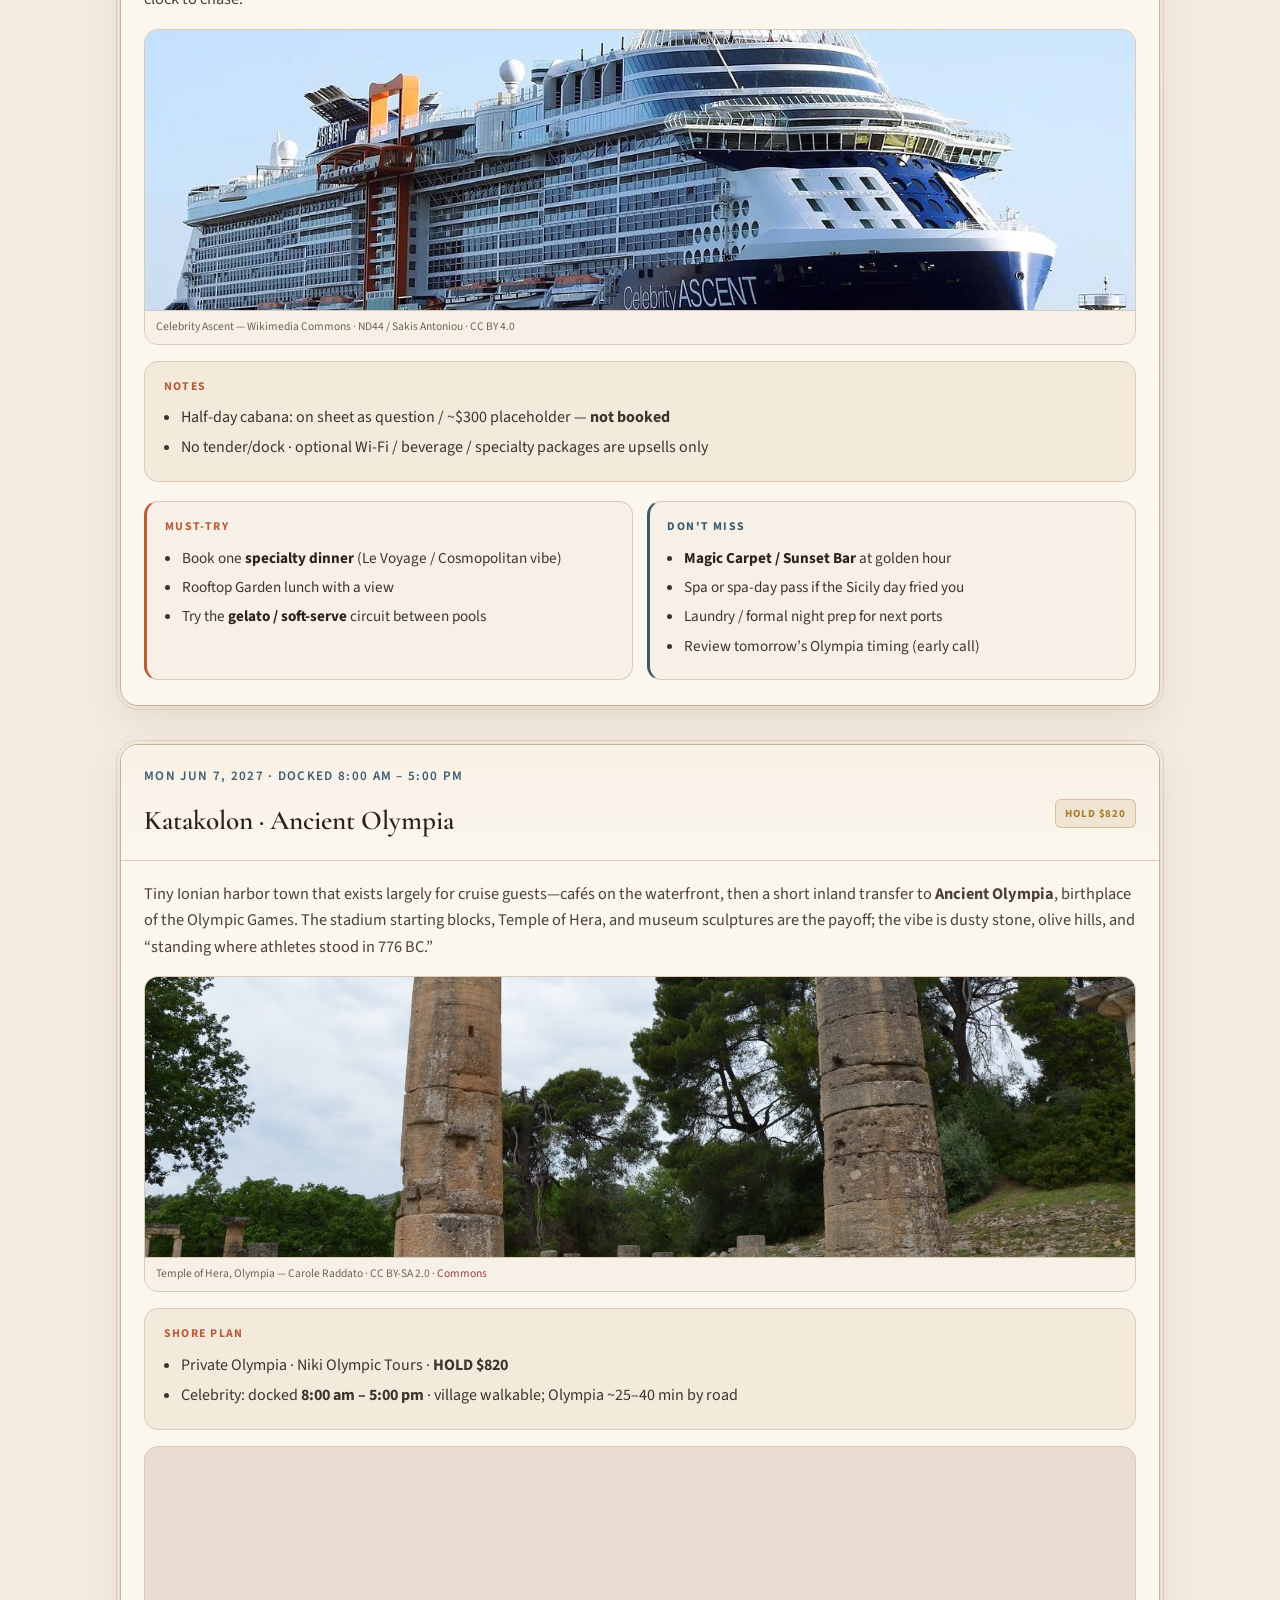
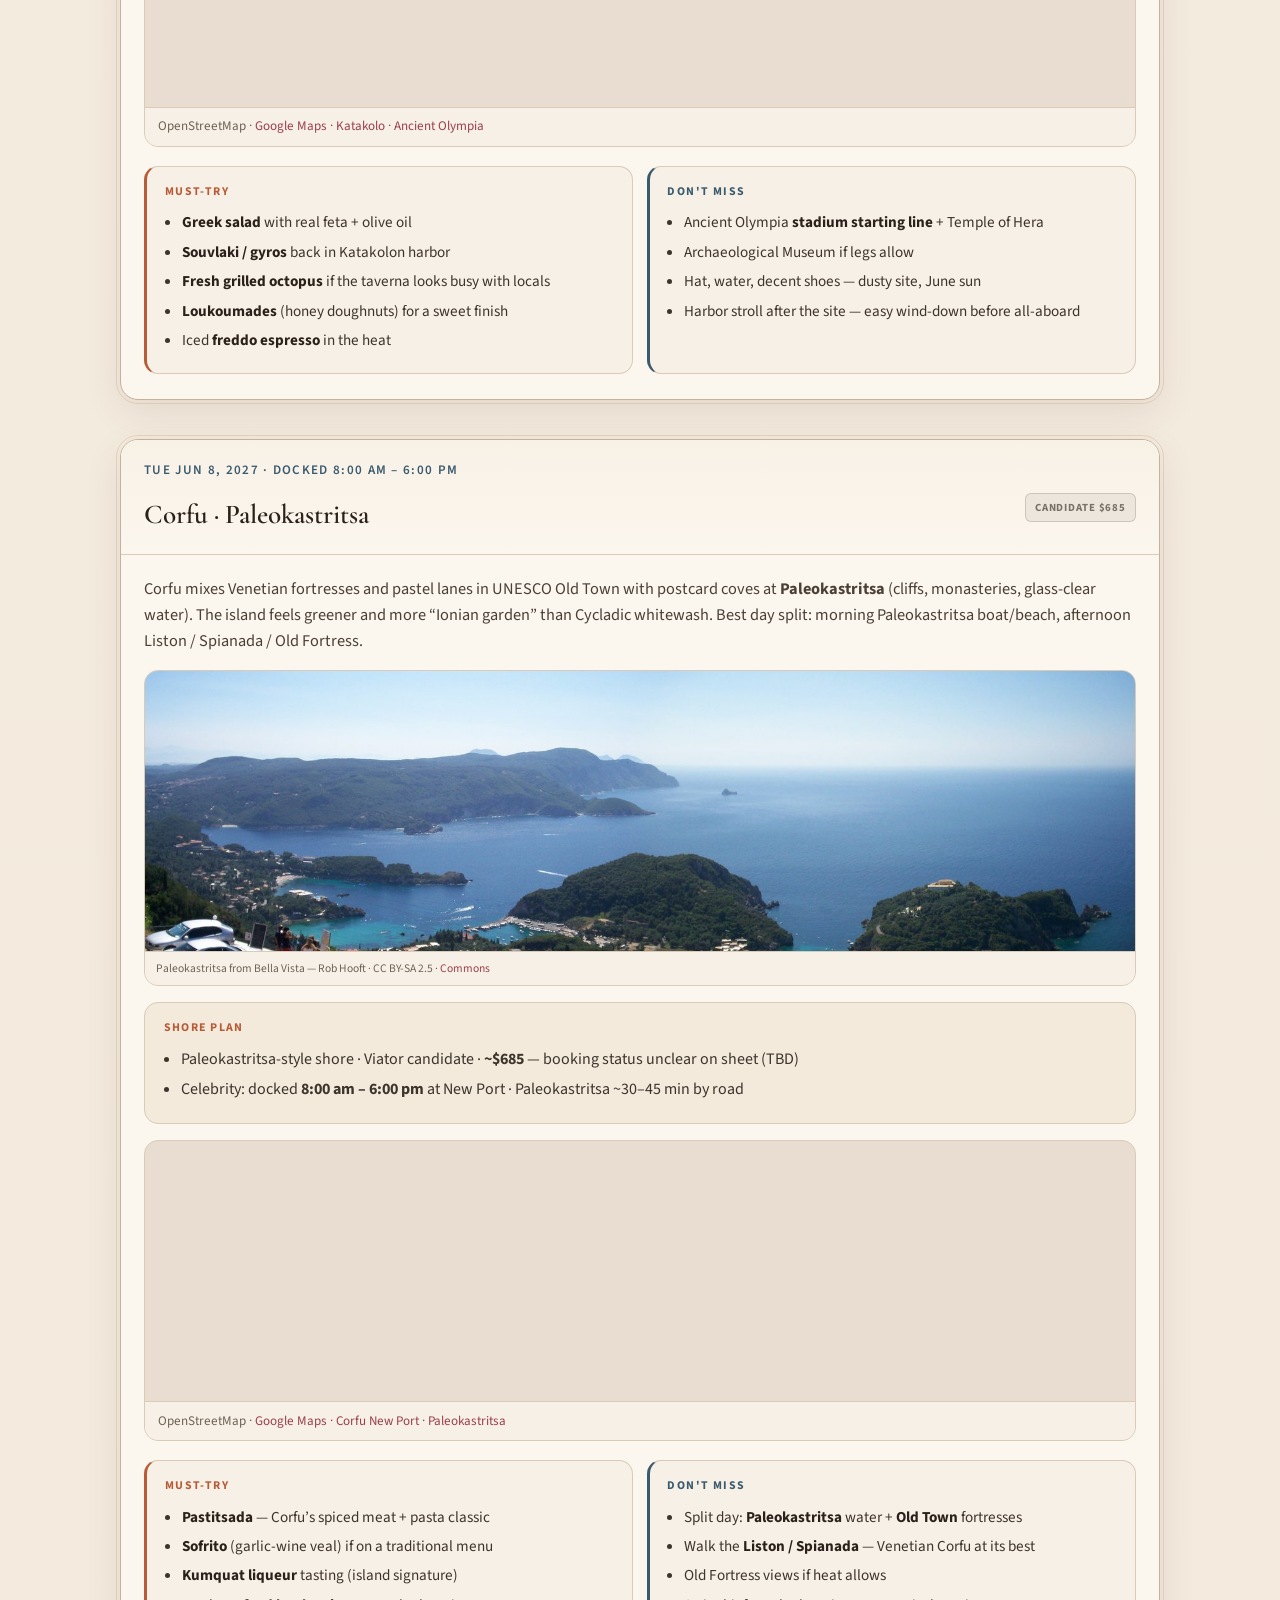
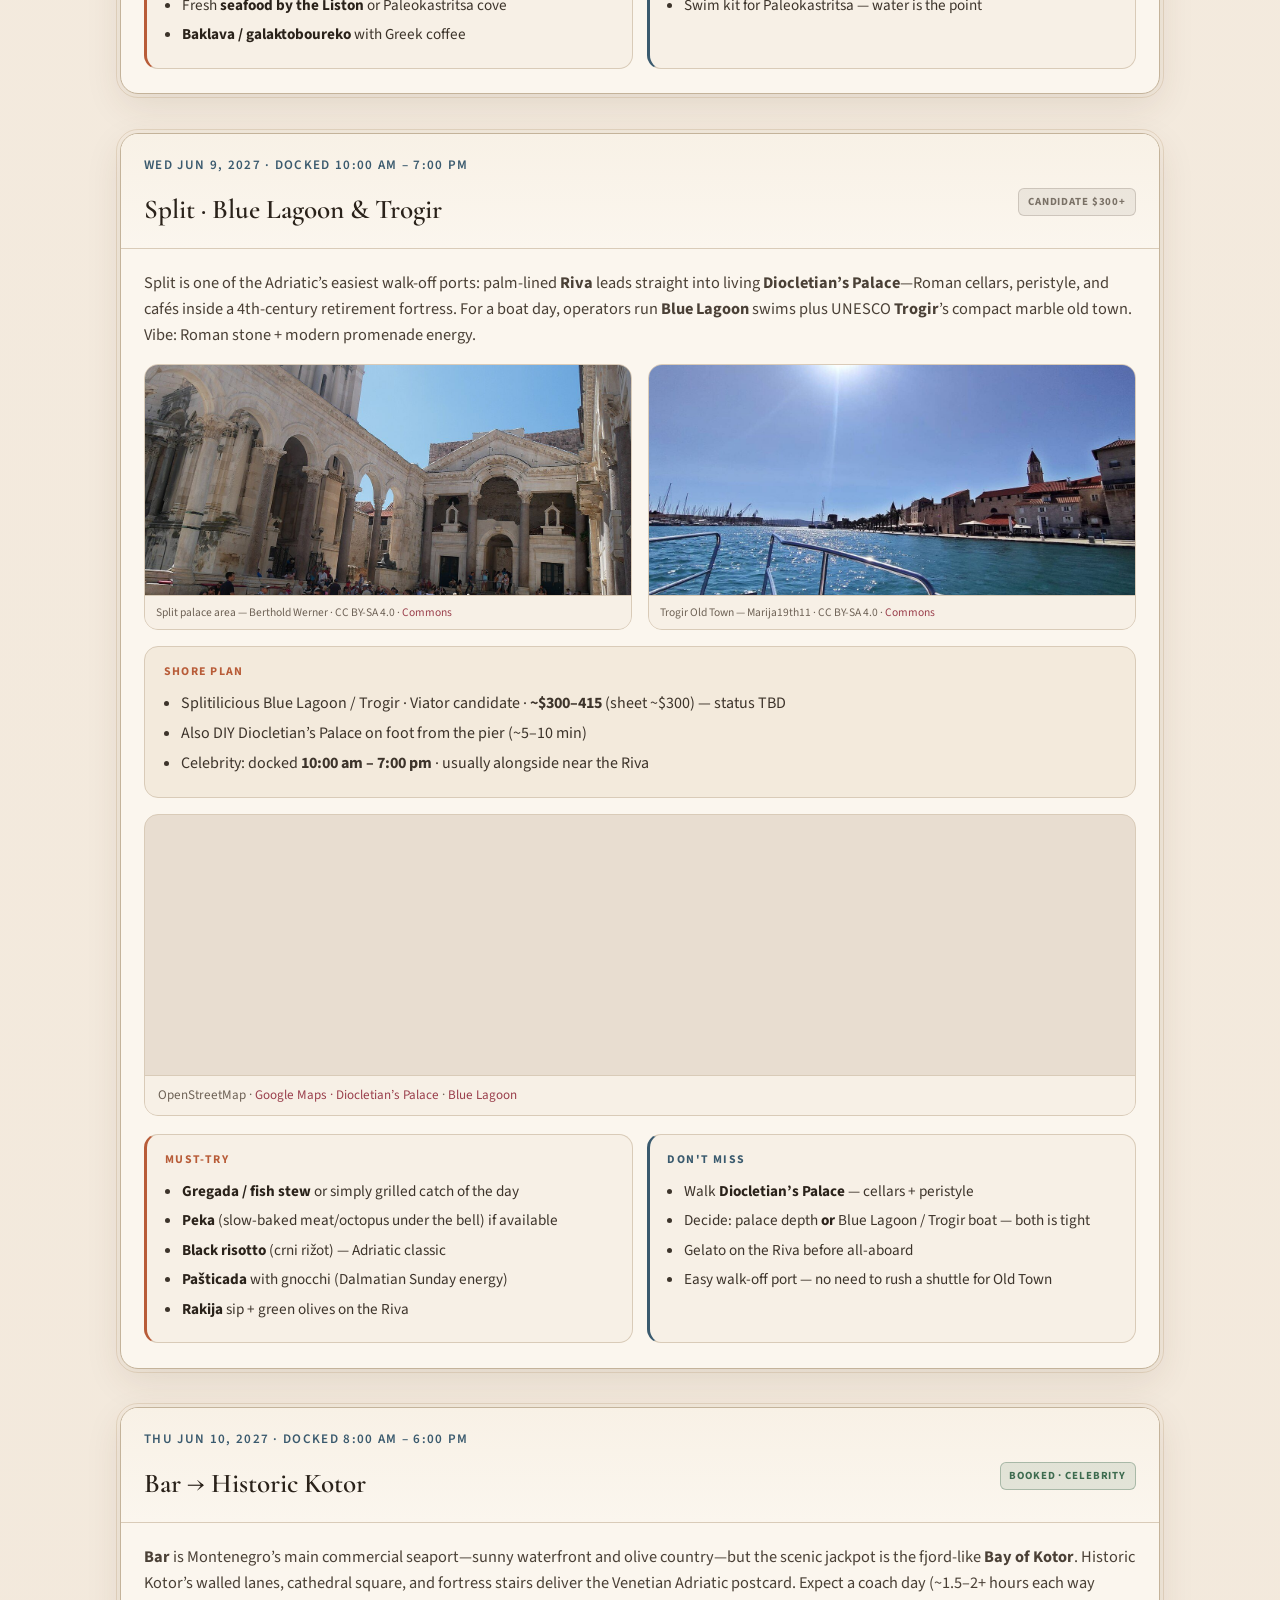
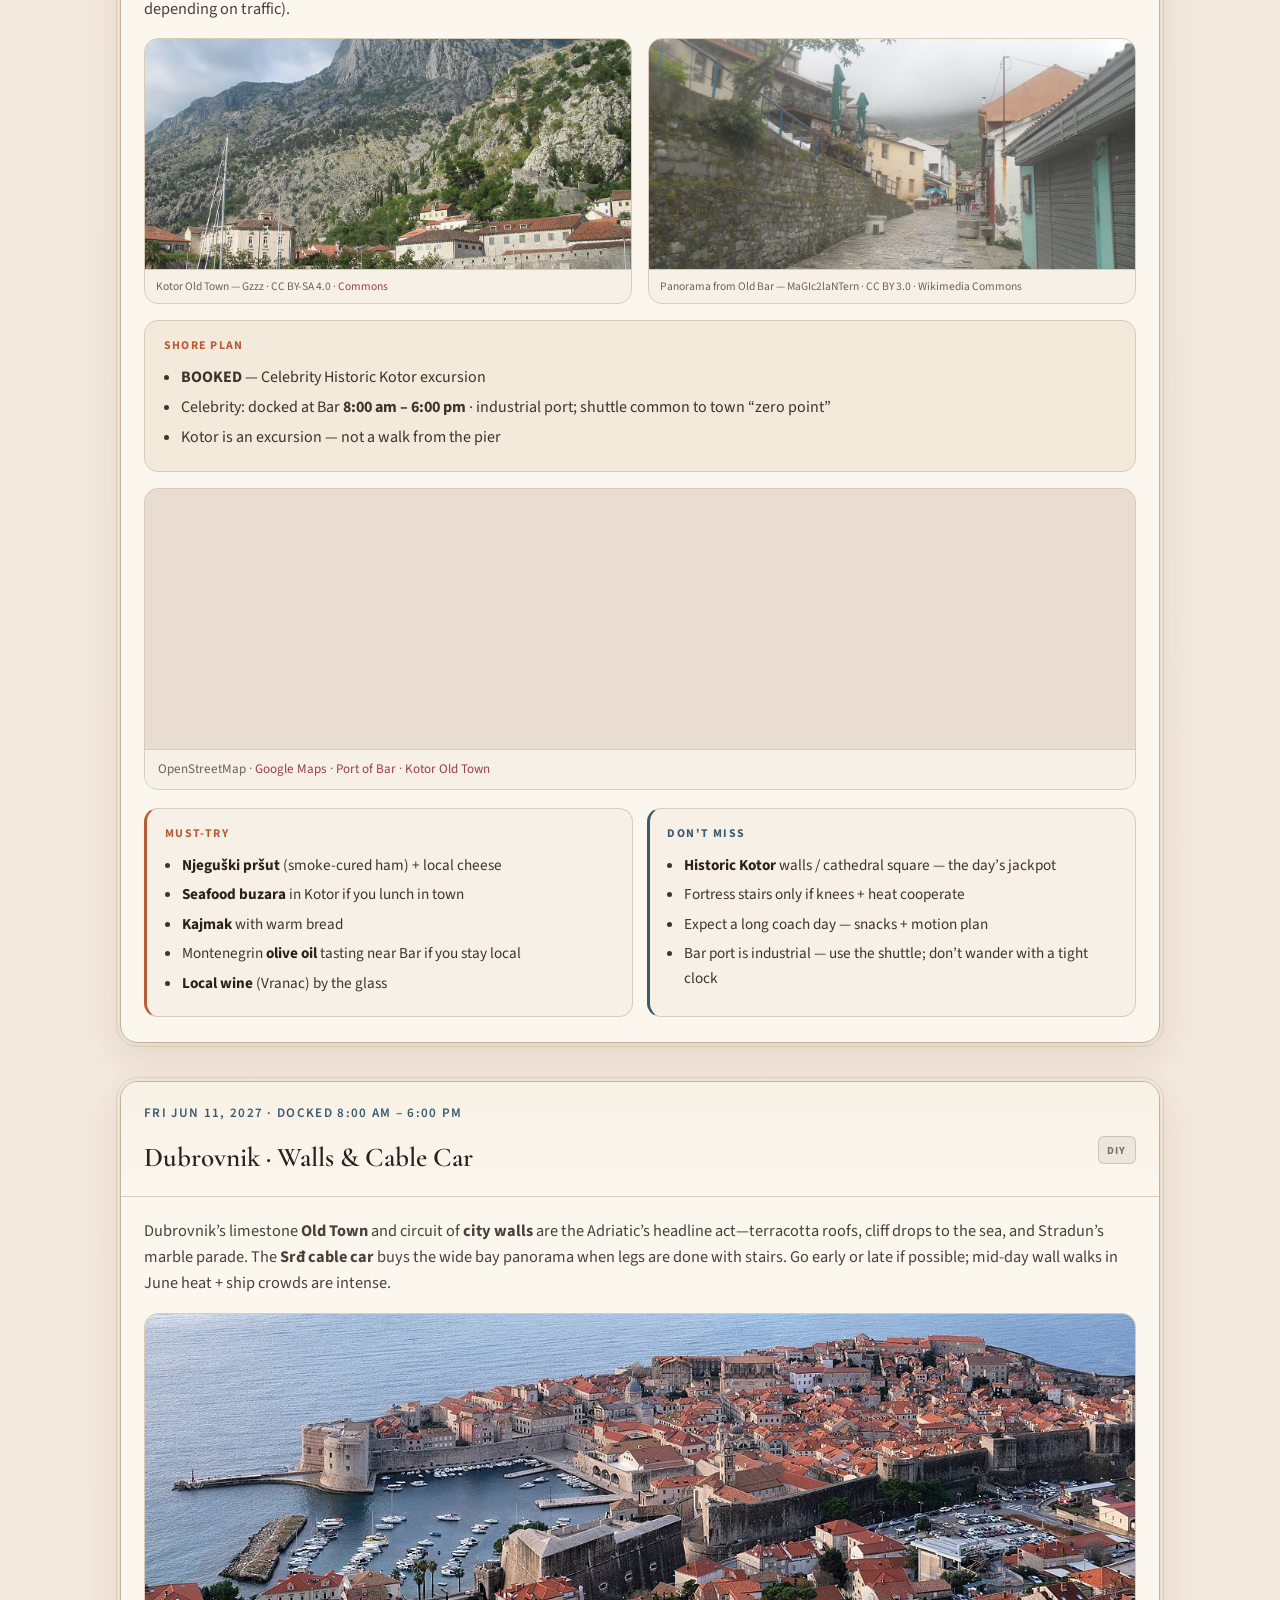
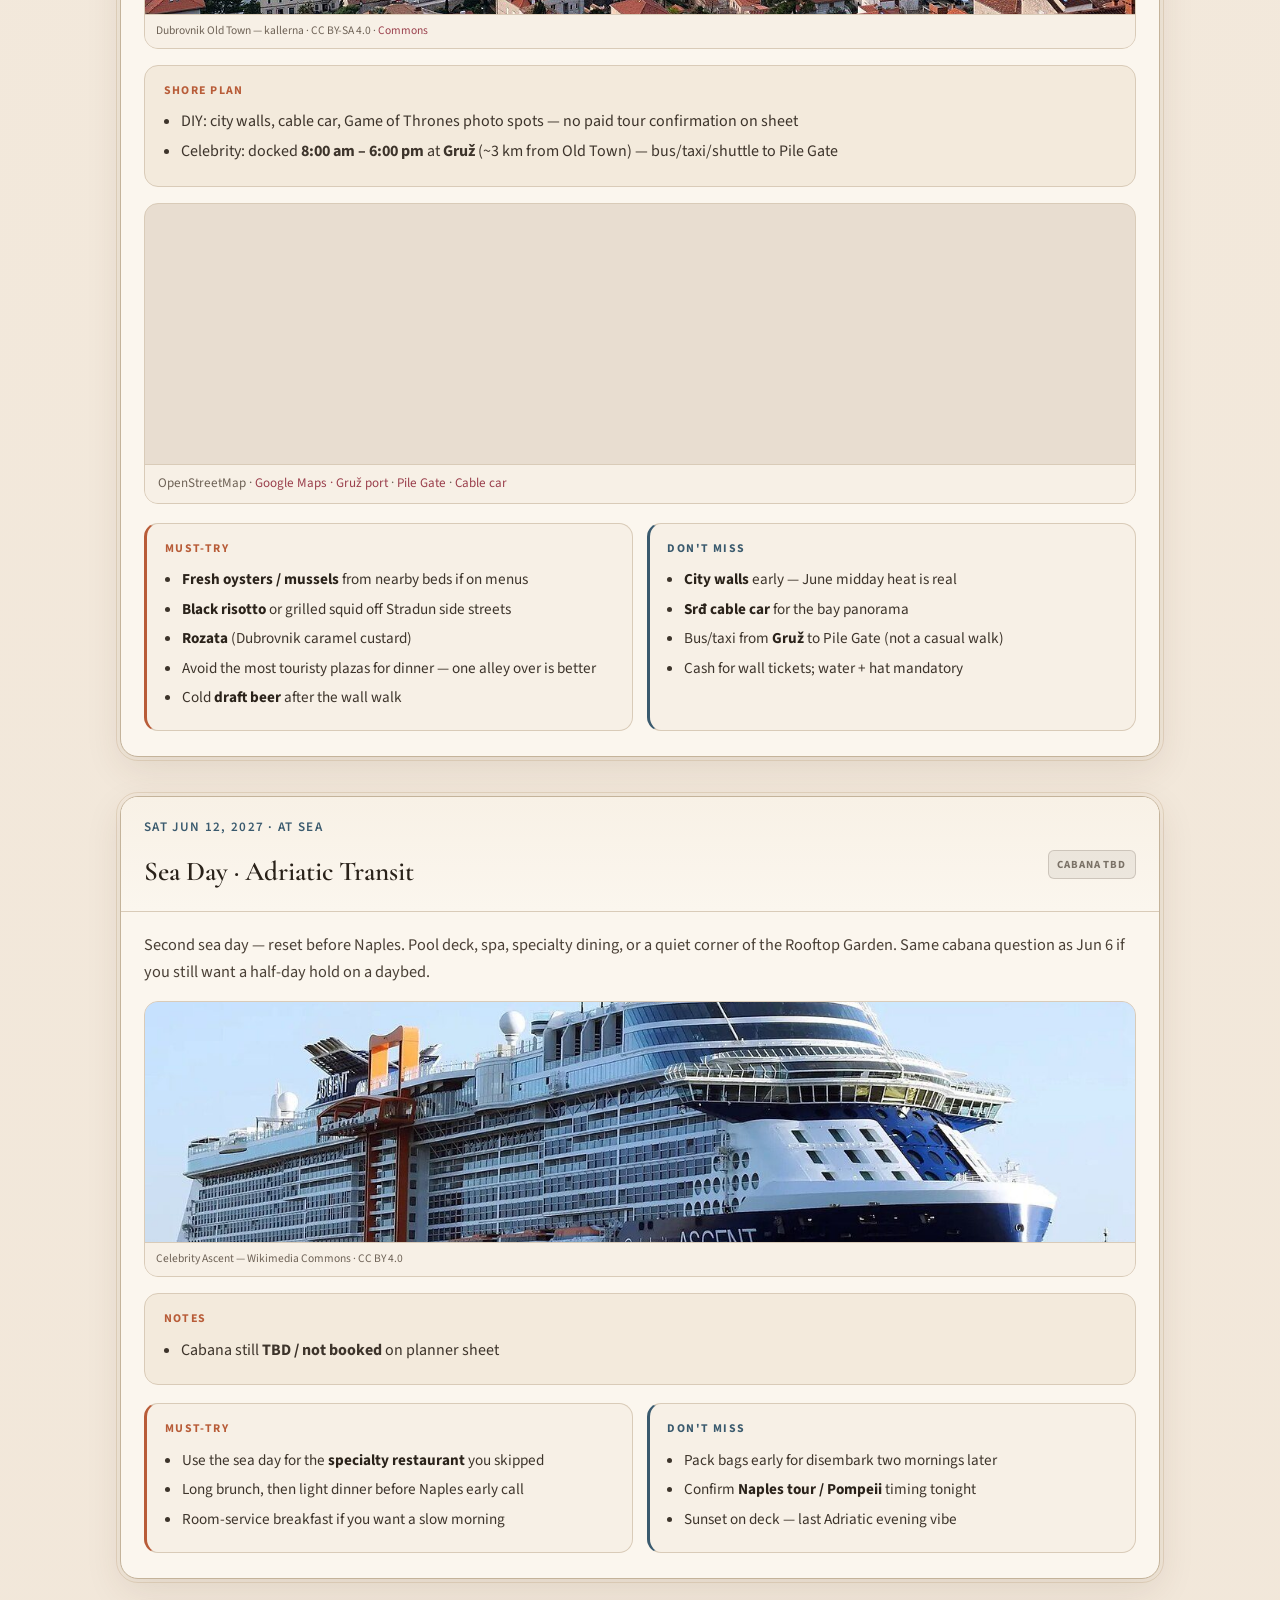
==== commit 66eb07a9: "Add dual countdowns and local cuisine / don't-miss tips" ====
--- a/index.html
+++ b/index.html
@@ -226,6 +226,65 @@
 }
 .toc a:hover { border-color: var(--terracotta); color: var(--wine); }
 .toc a span { display: block; color: var(--muted); font-size: .72rem; margin-top: .15rem; font-family: var(--sans); font-weight: 400; }
+
+/* COUNTDOWN */
+.countdown-bar {
+  background: linear-gradient(180deg, #f8f1e6, #f3eadc);
+  border-bottom: 1px solid var(--line2);
+  padding: .85rem 1.25rem;
+}
+.countdown-inner {
+  max-width: 1080px; margin: 0 auto;
+  display: grid; grid-template-columns: 1fr 1fr; gap: .75rem 1.25rem;
+}
+@media (max-width: 720px) { .countdown-inner { grid-template-columns: 1fr; } }
+.cd-card {
+  display: flex; flex-wrap: wrap; align-items: center; gap: .55rem 1rem;
+  padding: .7rem .95rem; border-radius: 14px;
+  background: var(--paper); border: 1px solid var(--line);
+  box-shadow: 0 1px 0 rgba(255,255,255,.7) inset;
+}
+.cd-label {
+  font-family: var(--serif); font-weight: 600; color: var(--wine);
+  font-size: 1.05rem; min-width: 7.5rem;
+}
+.cd-label span { display: block; font-family: var(--sans); font-size: .68rem; letter-spacing: .08em;
+  text-transform: uppercase; color: var(--muted); font-weight: 600; margin-bottom: .1rem; }
+.cd-digits { display: flex; flex-wrap: wrap; gap: .35rem; margin-left: auto; }
+.cd-unit {
+  text-align: center; min-width: 3.1rem; padding: .35rem .4rem;
+  background: #f3eadc; border: 1px solid var(--line); border-radius: 10px;
+}
+.cd-unit b {
+  display: block; font-family: var(--serif); font-size: 1.35rem; color: var(--ink); line-height: 1.1;
+}
+.cd-unit i {
+  font-style: normal; font-size: .62rem; letter-spacing: .06em; text-transform: uppercase; color: var(--muted);
+}
+.cd-done { color: var(--olive); font-weight: 600; font-size: .9rem; margin-left: auto; }
+
+/* LOCAL TIPS */
+.local-tips {
+  margin-top: 1.15rem;
+  display: grid; grid-template-columns: 1fr 1fr; gap: .85rem;
+}
+@media (max-width: 780px) { .local-tips { grid-template-columns: 1fr; } }
+.tip-col {
+  padding: 1rem 1.1rem; border-radius: 14px;
+  background: #f7f0e6; border: 1px solid var(--line);
+}
+.tip-col.food { border-left: 3px solid var(--terracotta); }
+.tip-col.miss { border-left: 3px solid var(--sea); }
+.tip-col h3 {
+  margin: 0 0 .55rem; font-size: .74rem; letter-spacing: .12em;
+  text-transform: uppercase; font-weight: 700;
+}
+.tip-col.food h3 { color: var(--terracotta); }
+.tip-col.miss h3 { color: var(--sea); }
+.tip-col ul { margin: 0; padding-left: 1.05rem; color: #3d342b; }
+.tip-col li { margin: .32rem 0; font-size: .95rem; }
+.tip-col li strong { color: var(--ink); }
+
 </style>
 </head>
 
@@ -311,7 +370,20 @@
         <li>Post-booking explorer: <a href="https://www.celebritycruises.com/post-booking/explore-itinerary?bid=9491068&amp;sdt=2027-06-04&amp;scd=AT&amp;lnm=JENSON&amp;gic=true" target="_blank" rel="noopener">bid 9491068</a></li>
       </ul>
     </div>
-  </div>
+<!-- tips:ship -->
+    <div class="local-tips">
+      <div class="tip-col food"><h3>Must-try onboard</h3><ul>
+        <li>At least one <strong>specialty dining</strong> night as a family</li>
+        <li>Oceanview breakfast / buffet without rushing a port clock</li>
+        <li>Sunset cocktails at <strong>Sunset Bar</strong> or Magic Carpet</li>
+      </ul></div>
+      <div class="tip-col miss"><h3>Ship tips</h3><ul>
+        <li>Walk Deck 11 to your cabins on embark day — learn the shortcuts</li>
+        <li>Download offline maps for ports (spotty cell in coves)</li>
+        <li>Set a family muster / meeting spot for late returns</li>
+      </ul></div>
+    </div>
+</div>
 </div>
 </section>
 
@@ -370,7 +442,24 @@
         title="Conrad London St James map"></iframe>
       <div class="map-links">OpenStreetMap · <a href="https://www.google.com/maps/search/?api=1&amp;query=Conrad+London+St.+James,+22-28+Broadway,+London+SW1H+0BH" target="_blank" rel="noopener">Google Maps · Conrad St James</a></div>
     </div>
-  </div>
+<!-- tips:london -->
+    <div class="local-tips">
+      <div class="tip-col food"><h3>Must-try</h3><ul>
+        <li><strong>Full English</strong> or a proper hotel breakfast before sightseeing</li>
+        <li><strong>Sunday roast</strong> with Yorkshire pudding (any May 30 weekend feel)</li>
+        <li><strong>Fish &amp; chips</strong> from a proper chippy — malt vinegar, mushy peas</li>
+        <li><strong>Afternoon tea</strong> near St James / Mayfair if you want the ritual</li>
+        <li><strong>Pub pie + pint</strong> — sticky toffee pudding for dessert</li>
+      </ul></div>
+      <div class="tip-col miss"><h3>Don't miss</h3><ul>
+        <li><strong>Thames blue hour</strong> walk — Westminster → Embankment</li>
+        <li><strong>Changing of the Guard</strong> timing (check day-of schedule)</li>
+        <li><strong>Borough Market</strong> if you have a free midday</li>
+        <li><strong>Oyster / contactless</strong> on Tube — skip paper tickets</li>
+        <li>Pack a light layer — May evenings still cool</li>
+      </ul></div>
+    </div>
+</div>
 </div>
 </section>
 
@@ -417,7 +506,24 @@
         title="Hotel Indigo Rome St George area"></iframe>
       <div class="map-links">OpenStreetMap · <a href="https://www.google.com/maps/search/?api=1&amp;query=Hotel+Indigo+Rome+-+St.+George,+Via+Giulia+62,+Rome" target="_blank" rel="noopener">Google Maps · Indigo St. George</a></div>
     </div>
-  </div>
+<!-- tips:rome -->
+    <div class="local-tips">
+      <div class="tip-col food"><h3>Must-try</h3><ul>
+        <li><strong>Cacio e pepe</strong> / carbonara / amatriciana — Roman pasta trinity</li>
+        <li><strong>Supplì</strong> (fried risotto balls) as a street snack</li>
+        <li><strong>Maritozzo</strong> or gelato after Vatican / Centro</li>
+        <li><strong>Espresso al banco</strong> — stand at the bar, don’t sit unless you want the surcharge</li>
+        <li><strong>Artichokes</strong> (carciofi) if spring menus still have them</li>
+      </ul></div>
+      <div class="tip-col miss"><h3>Don't miss</h3><ul>
+        <li><strong>Timed Vatican tickets</strong> — buy ahead; dress code for St Peter’s</li>
+        <li><strong>Trastevere evening</strong> for atmosphere (and dinner)</li>
+        <li><strong>Trevi / Pantheon early</strong> before cruise-ship day crowds</li>
+        <li>Confirm <strong>LHR→FCO</strong> for Bill &amp; Kelli before Jun 1</li>
+        <li>Plan the <strong>Civitavecchia transfer</strong> day before embark (train or car)</li>
+      </ul></div>
+    </div>
+</div>
 </div>
 </section>
 
@@ -455,7 +561,21 @@
         title="Civitavecchia port map"></iframe>
       <div class="map-links">OpenStreetMap · <a href="https://www.google.com/maps/search/?api=1&amp;query=Largo+della+Pace,+Civitavecchia" target="_blank" rel="noopener">Google Maps · Largo della Pace</a> · <a href="https://civitavecchia.portmobility.it/en/rct-cruise-terminal-port-civitavecchia" target="_blank" rel="noopener">Port Mobility</a></div>
     </div>
-  </div>
+<!-- tips:embark -->
+    <div class="local-tips">
+      <div class="tip-col food"><h3>Must-try</h3><ul>
+        <li>Light lunch in town if you arrive early — <strong>seafood / pasta</strong> near the harbor</li>
+        <li>Save appetite for <strong>sail-away dinner</strong> on Ascent</li>
+        <li>Grab water + fruit before security lines</li>
+      </ul></div>
+      <div class="tip-col miss"><h3>Don't miss</h3><ul>
+        <li>Arrive with buffer — Celebrity departs <strong>5:00 pm</strong></li>
+        <li>Use port shuttle to <strong>Largo della Pace</strong> hub; don’t walk luggage from berth</li>
+        <li>Download the Celebrity app; photo of passports + booking</li>
+        <li>Quick look at <strong>Forte Michelangelo</strong> only if time allows</li>
+      </ul></div>
+    </div>
+</div>
 </div>
 </section>
 
@@ -492,7 +612,23 @@
         title="Messina cruise port"></iframe>
       <div class="map-links">OpenStreetMap · <a href="https://www.google.com/maps/search/?api=1&amp;query=Messina+cruise+terminal" target="_blank" rel="noopener">Google Maps · Messina cruise terminal</a> · <a href="https://www.google.com/maps/search/?api=1&amp;query=Teatro+Antico+di+Taormina" target="_blank" rel="noopener">Taormina theatre</a></div>
     </div>
-  </div>
+<!-- tips:messina -->
+    <div class="local-tips">
+      <div class="tip-col food"><h3>Must-try</h3><ul>
+        <li><strong>Arancini</strong> — Sicily’s iconic fried rice cones</li>
+        <li><strong>Cannoli</strong> with fresh ricotta (eat same-day, not packaged)</li>
+        <li><strong>Granita + brioche</strong> if it’s hot after Etna</li>
+        <li><strong>Swordfish / seafood</strong> if you stay harbor-side</li>
+        <li><strong>Pasta alla Norma</strong> (eggplant + ricotta salata)</li>
+      </ul></div>
+      <div class="tip-col miss"><h3>Don't miss</h3><ul>
+        <li>Pick <strong>Etna OR Taormina</strong> depth — both full is rushed</li>
+        <li>Messina <strong>Duomo astronomical clock</strong> if you stay in town</li>
+        <li>Cash/card for roadside gelato stops</li>
+        <li>Return buffer — dock until <strong>8:30 pm</strong> but traffic bites</li>
+      </ul></div>
+    </div>
+</div>
 </div>
 </section>
 
@@ -516,7 +652,21 @@
         <li>No tender/dock · optional Wi‑Fi / beverage / specialty packages are upsells only</li>
       </ul>
     </div>
-  </div>
+<!-- tips:sea1 -->
+    <div class="local-tips">
+      <div class="tip-col food"><h3>Must-try</h3><ul>
+        <li>Book one <strong>specialty dinner</strong> (Le Voyage / Cosmopolitan vibe)</li>
+        <li>Rooftop Garden lunch with a view</li>
+        <li>Try the <strong>gelato / soft-serve</strong> circuit between pools</li>
+      </ul></div>
+      <div class="tip-col miss"><h3>Don't miss</h3><ul>
+        <li><strong>Magic Carpet / Sunset Bar</strong> at golden hour</li>
+        <li>Spa or spa-day pass if the Sicily day fried you</li>
+        <li>Laundry / formal night prep for next ports</li>
+        <li>Review tomorrow’s Olympia timing (early call)</li>
+      </ul></div>
+    </div>
+</div>
 </div>
 </section>
 
@@ -546,7 +696,23 @@
         title="Katakolon port"></iframe>
       <div class="map-links">OpenStreetMap · <a href="https://www.google.com/maps/search/?api=1&amp;query=Katakolo+cruise+port" target="_blank" rel="noopener">Google Maps · Katakolo</a> · <a href="https://www.google.com/maps/search/?api=1&amp;query=Archaeological+Site+of+Olympia" target="_blank" rel="noopener">Ancient Olympia</a></div>
     </div>
-  </div>
+<!-- tips:katakolon -->
+    <div class="local-tips">
+      <div class="tip-col food"><h3>Must-try</h3><ul>
+        <li><strong>Greek salad</strong> with real feta + olive oil</li>
+        <li><strong>Souvlaki / gyros</strong> back in Katakolon harbor</li>
+        <li><strong>Fresh grilled octopus</strong> if the taverna looks busy with locals</li>
+        <li><strong>Loukoumades</strong> (honey doughnuts) for a sweet finish</li>
+        <li>Iced <strong>freddo espresso</strong> in the heat</li>
+      </ul></div>
+      <div class="tip-col miss"><h3>Don't miss</h3><ul>
+        <li>Ancient Olympia <strong>stadium starting line</strong> + Temple of Hera</li>
+        <li>Archaeological Museum if legs allow</li>
+        <li>Hat, water, decent shoes — dusty site, June sun</li>
+        <li>Harbor stroll after the site — easy wind-down before all-aboard</li>
+      </ul></div>
+    </div>
+</div>
 </div>
 </section>
 
@@ -576,7 +742,23 @@
         title="Corfu New Port"></iframe>
       <div class="map-links">OpenStreetMap · <a href="https://www.google.com/maps/search/?api=1&amp;query=Corfu+New+Port" target="_blank" rel="noopener">Google Maps · Corfu New Port</a> · <a href="https://www.google.com/maps/search/?api=1&amp;query=Paleokastritsa+Corfu" target="_blank" rel="noopener">Paleokastritsa</a></div>
     </div>
-  </div>
+<!-- tips:corfu -->
+    <div class="local-tips">
+      <div class="tip-col food"><h3>Must-try</h3><ul>
+        <li><strong>Pastitsada</strong> — Corfu’s spiced meat + pasta classic</li>
+        <li><strong>Sofrito</strong> (garlic-wine veal) if on a traditional menu</li>
+        <li><strong>Kumquat liqueur</strong> tasting (island signature)</li>
+        <li>Fresh <strong>seafood by the Liston</strong> or Paleokastritsa cove</li>
+        <li><strong>Baklava / galaktoboureko</strong> with Greek coffee</li>
+      </ul></div>
+      <div class="tip-col miss"><h3>Don't miss</h3><ul>
+        <li>Split day: <strong>Paleokastritsa</strong> water + <strong>Old Town</strong> fortresses</li>
+        <li>Walk the <strong>Liston / Spianada</strong> — Venetian Corfu at its best</li>
+        <li>Old Fortress views if heat allows</li>
+        <li>Swim kit for Paleokastritsa — water is the point</li>
+      </ul></div>
+    </div>
+</div>
 </div>
 </section>
 
@@ -613,7 +795,23 @@
         title="Split Diocletian Palace"></iframe>
       <div class="map-links">OpenStreetMap · <a href="https://www.google.com/maps/search/?api=1&amp;query=Diocletian%27s+Palace+Split" target="_blank" rel="noopener">Google Maps · Diocletian’s Palace</a> · <a href="https://www.google.com/maps/search/?api=1&amp;query=Blue+Lagoon+Trogir" target="_blank" rel="noopener">Blue Lagoon</a></div>
     </div>
-  </div>
+<!-- tips:split -->
+    <div class="local-tips">
+      <div class="tip-col food"><h3>Must-try</h3><ul>
+        <li><strong>Gregada / fish stew</strong> or simply grilled catch of the day</li>
+        <li><strong>Peka</strong> (slow-baked meat/octopus under the bell) if available</li>
+        <li><strong>Black risotto</strong> (crni rižot) — Adriatic classic</li>
+        <li><strong>Pašticada</strong> with gnocchi (Dalmatian Sunday energy)</li>
+        <li><strong>Rakija</strong> sip + green olives on the Riva</li>
+      </ul></div>
+      <div class="tip-col miss"><h3>Don't miss</h3><ul>
+        <li>Walk <strong>Diocletian’s Palace</strong> — cellars + peristyle</li>
+        <li>Decide: palace depth <strong>or</strong> Blue Lagoon / Trogir boat — both is tight</li>
+        <li>Gelato on the Riva before all-aboard</li>
+        <li>Easy walk-off port — no need to rush a shuttle for Old Town</li>
+      </ul></div>
+    </div>
+</div>
 </div>
 </section>
 
@@ -650,7 +848,23 @@
         title="Port of Bar Montenegro"></iframe>
       <div class="map-links">OpenStreetMap · <a href="https://www.google.com/maps/search/?api=1&amp;query=Port+of+Bar+Montenegro" target="_blank" rel="noopener">Google Maps · Port of Bar</a> · <a href="https://www.google.com/maps/search/?api=1&amp;query=Kotor+Old+Town" target="_blank" rel="noopener">Kotor Old Town</a></div>
     </div>
-  </div>
+<!-- tips:bar -->
+    <div class="local-tips">
+      <div class="tip-col food"><h3>Must-try</h3><ul>
+        <li><strong>Njeguški pršut</strong> (smoke-cured ham) + local cheese</li>
+        <li><strong>Seafood buzara</strong> in Kotor if you lunch in town</li>
+        <li><strong>Kajmak</strong> with warm bread</li>
+        <li>Montenegrin <strong>olive oil</strong> tasting near Bar if you stay local</li>
+        <li><strong>Local wine</strong> (Vranac) by the glass</li>
+      </ul></div>
+      <div class="tip-col miss"><h3>Don't miss</h3><ul>
+        <li><strong>Historic Kotor</strong> walls / cathedral square — the day’s jackpot</li>
+        <li>Fortress stairs only if knees + heat cooperate</li>
+        <li>Expect a long coach day — snacks + motion plan</li>
+        <li>Bar port is industrial — use the shuttle; don’t wander with a tight clock</li>
+      </ul></div>
+    </div>
+</div>
 </div>
 </section>
 
@@ -680,7 +894,23 @@
         title="Dubrovnik Old Town"></iframe>
       <div class="map-links">OpenStreetMap · <a href="https://www.google.com/maps/search/?api=1&amp;query=Port+of+Dubrovnik+Gru%C5%BE" target="_blank" rel="noopener">Google Maps · Gruž port</a> · <a href="https://www.google.com/maps/search/?api=1&amp;query=Pile+Gate+Dubrovnik" target="_blank" rel="noopener">Pile Gate</a> · <a href="https://www.google.com/maps/search/?api=1&amp;query=Dubrovnik+Cable+Car" target="_blank" rel="noopener">Cable car</a></div>
     </div>
-  </div>
+<!-- tips:dubrovnik -->
+    <div class="local-tips">
+      <div class="tip-col food"><h3>Must-try</h3><ul>
+        <li><strong>Fresh oysters / mussels</strong> from nearby beds if on menus</li>
+        <li><strong>Black risotto</strong> or grilled squid off Stradun side streets</li>
+        <li><strong>Rozata</strong> (Dubrovnik caramel custard)</li>
+        <li>Avoid the most touristy plazas for dinner — one alley over is better</li>
+        <li>Cold <strong>draft beer</strong> after the wall walk</li>
+      </ul></div>
+      <div class="tip-col miss"><h3>Don't miss</h3><ul>
+        <li><strong>City walls</strong> early — June midday heat is real</li>
+        <li><strong>Srđ cable car</strong> for the bay panorama</li>
+        <li>Bus/taxi from <strong>Gruž</strong> to Pile Gate (not a casual walk)</li>
+        <li>Cash for wall tickets; water + hat mandatory</li>
+      </ul></div>
+    </div>
+</div>
 </div>
 </section>
 
@@ -701,7 +931,20 @@
       <h3>Notes</h3>
       <ul><li>Cabana still <strong>TBD / not booked</strong> on planner sheet</li></ul>
     </div>
-  </div>
+<!-- tips:sea2 -->
+    <div class="local-tips">
+      <div class="tip-col food"><h3>Must-try</h3><ul>
+        <li>Use the sea day for the <strong>specialty restaurant</strong> you skipped</li>
+        <li>Long brunch, then light dinner before Naples early call</li>
+        <li>Room-service breakfast if you want a slow morning</li>
+      </ul></div>
+      <div class="tip-col miss"><h3>Don't miss</h3><ul>
+        <li>Pack bags early for disembark two mornings later</li>
+        <li>Confirm <strong>Naples tour / Pompeii</strong> timing tonight</li>
+        <li>Sunset on deck — last Adriatic evening vibe</li>
+      </ul></div>
+    </div>
+</div>
 </div>
 </section>
 
@@ -737,7 +980,23 @@
         title="Naples cruise port"></iframe>
       <div class="map-links">OpenStreetMap · <a href="https://www.google.com/maps/search/?api=1&amp;query=Stazione+Marittima+Napoli" target="_blank" rel="noopener">Google Maps · Naples port</a> · <a href="https://www.google.com/maps/search/?api=1&amp;query=Pompeii+Archaeological+Park" target="_blank" rel="noopener">Pompeii</a> · <a href="https://www.google.com/maps/search/?api=1&amp;query=Positano" target="_blank" rel="noopener">Positano</a></div>
     </div>
-  </div>
+<!-- tips:naples -->
+    <div class="local-tips">
+      <div class="tip-col food"><h3>Must-try</h3><ul>
+        <li><strong>Pizza Napoletana</strong> — Margherita or Marinara from a classic oven</li>
+        <li><strong>Sfogliatella</strong> + espresso for breakfast fuel</li>
+        <li><strong>Fried pizza</strong> (pizza fritta) as a street snack</li>
+        <li>Amalfi: <strong>limoncello</strong> / lemon granita if you reach the coast</li>
+        <li><strong>Ragù napoletano</strong> if you stay in the city for lunch</li>
+      </ul></div>
+      <div class="tip-col miss"><h3>Don't miss</h3><ul>
+        <li>Prioritize <strong>2–3 stops max</strong> (Pompeii + Sorrento OR Amalfi — not everything)</li>
+        <li>Pompeii: water, shade, good shoes; skip midday if heat is brutal</li>
+        <li>Amalfi roads are slow — build a fat return buffer</li>
+        <li>All-aboard discipline — last port night before 5 am arrival</li>
+      </ul></div>
+    </div>
+</div>
 </div>
 </section>
 
@@ -767,7 +1026,19 @@
         title="Civitavecchia disembark"></iframe>
       <div class="map-links"><a href="https://www.google.com/maps/search/?api=1&amp;query=Civitavecchia+cruise+terminal" target="_blank" rel="noopener">Google Maps · Civitavecchia cruise terminal</a></div>
     </div>
-  </div>
+<!-- tips:home -->
+    <div class="local-tips">
+      <div class="tip-col food"><h3>Must-try</h3><ul>
+        <li>Airport espresso + a last <strong>cornetto / pastry</strong> before the long haul</li>
+        <li>Keep snacks in the carry-on for the U.S. connection</li>
+      </ul></div>
+      <div class="tip-col miss"><h3>Don't miss</h3><ul>
+        <li>Ship arrives <strong>5:00 am</strong> — bags out the night before</li>
+        <li>~60–90+ min to FCO in traffic; build lag for disembark waves</li>
+        <li>Confirm flight records <strong>G8NWCX · G85YOM · H3UD5Y</strong></li>
+      </ul></div>
+    </div>
+</div>
 </div>
 </section>
 
@@ -778,5 +1049,37 @@
   <p style="margin-top:1rem"><a href="#overview">Back to top</a> · Open locally with <span class="mono">python -m http.server</span> (see README).</p>
 </footer>
 </div>
+
+<script>
+(function () {
+  function pad(n) { return String(n).padStart(2, "0"); }
+  function render(el, ms) {
+    if (ms <= 0) {
+      el.innerHTML = '<div class="cd-done">We’re there ✦</div>';
+      return;
+    }
+    var s = Math.floor(ms / 1000);
+    var d = Math.floor(s / 86400); s -= d * 86400;
+    var h = Math.floor(s / 3600); s -= h * 3600;
+    var m = Math.floor(s / 60); s -= m * 60;
+    el.innerHTML =
+      '<div class="cd-unit"><b>' + d + '</b><i>days</i></div>' +
+      '<div class="cd-unit"><b>' + pad(h) + '</b><i>hrs</i></div>' +
+      '<div class="cd-unit"><b>' + pad(m) + '</b><i>min</i></div>' +
+      '<div class="cd-unit"><b>' + pad(s) + '</b><i>sec</i></div>';
+  }
+  function tick() {
+    document.querySelectorAll(".cd-card[data-target]").forEach(function (card) {
+      var target = new Date(card.getAttribute("data-target")).getTime();
+      var slot = card.querySelector("[data-cd]");
+      if (!slot) return;
+      render(slot, target - Date.now());
+    });
+  }
+  tick();
+  setInterval(tick, 1000);
+})();
+</script>
+
 </body>
 </html>
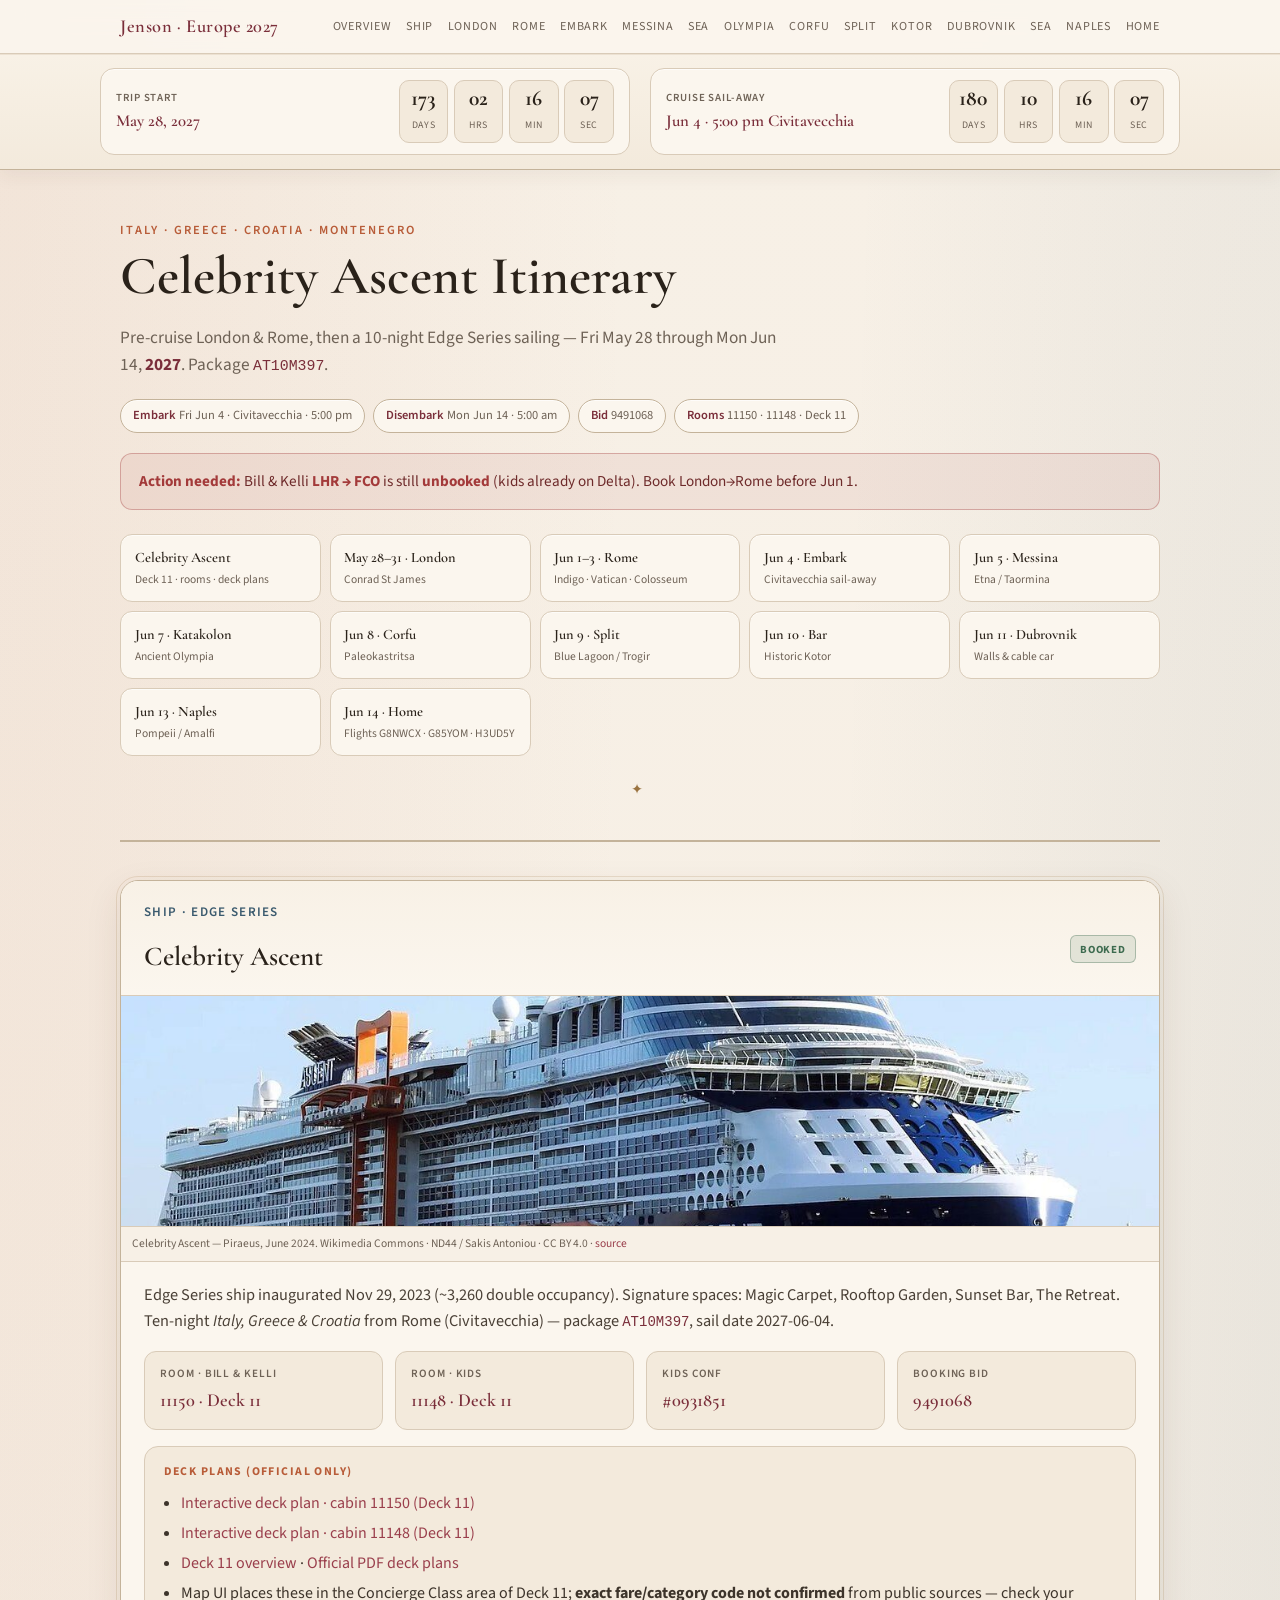
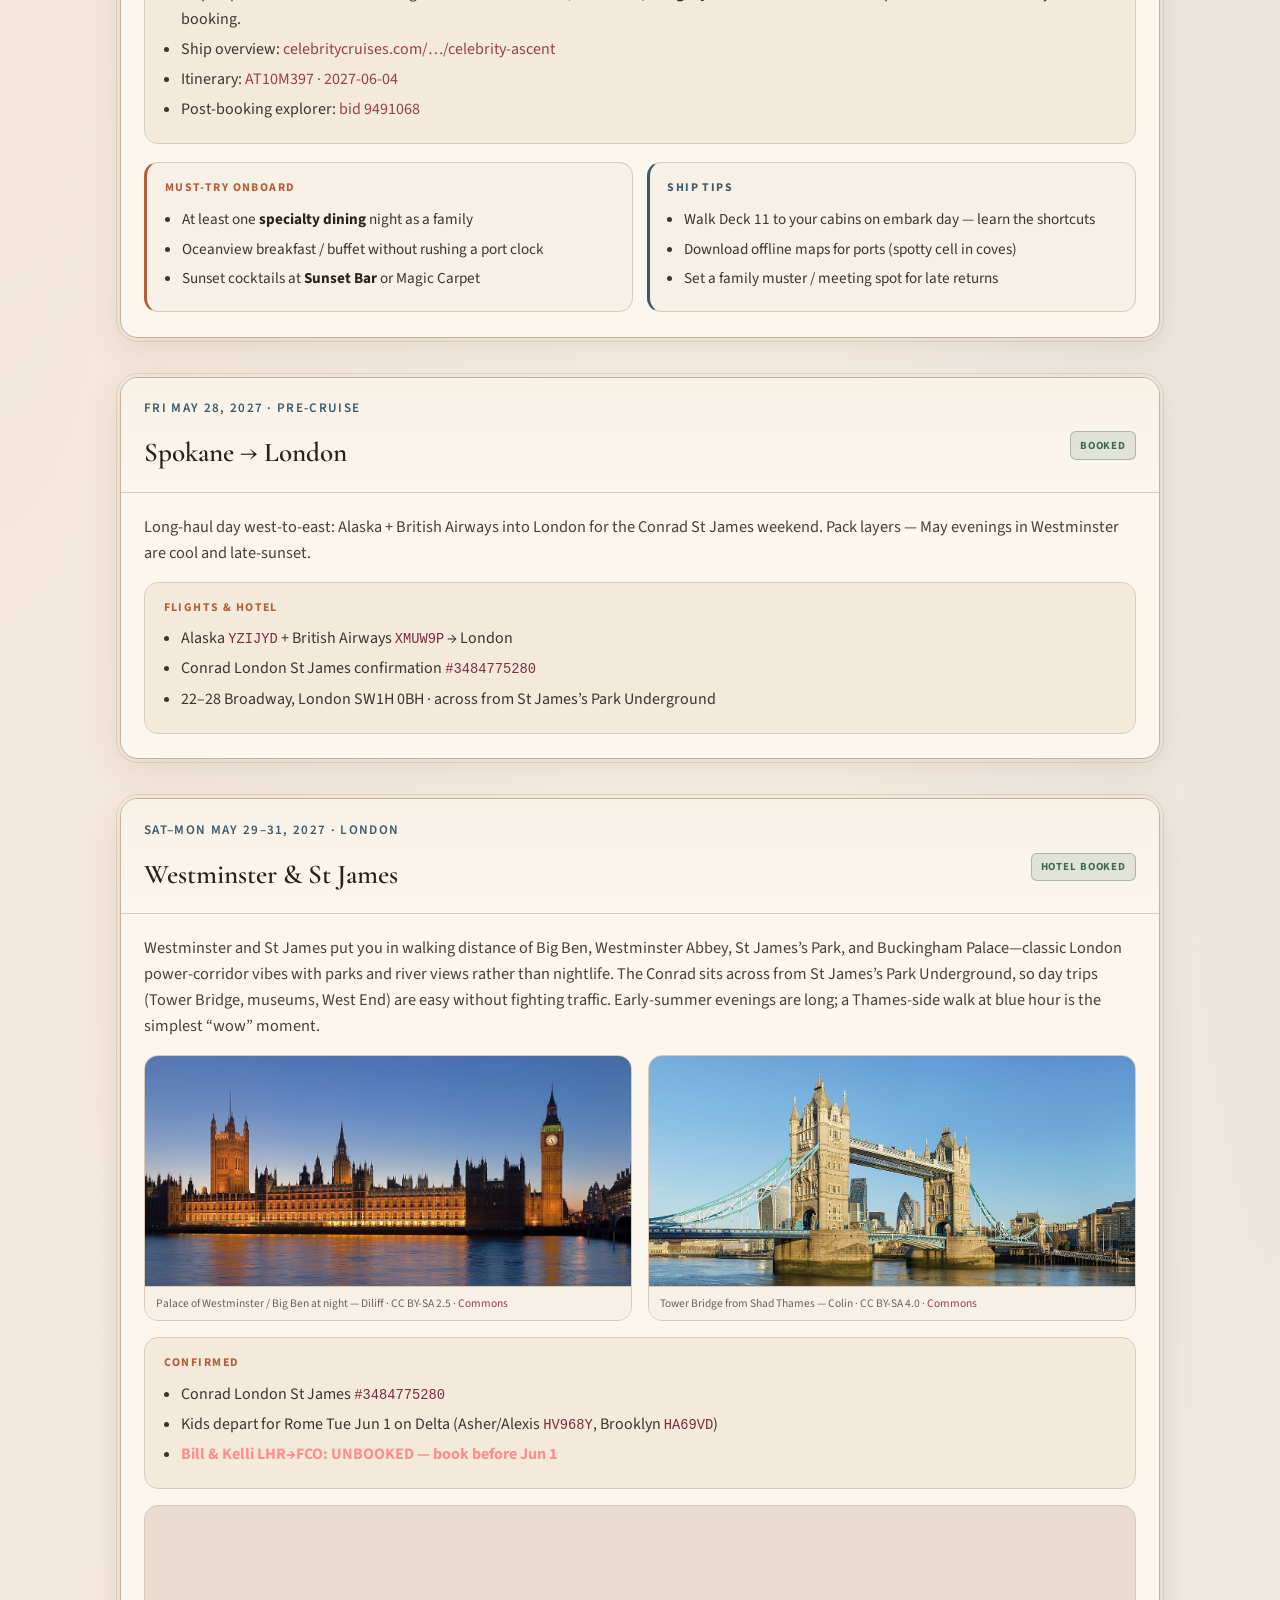
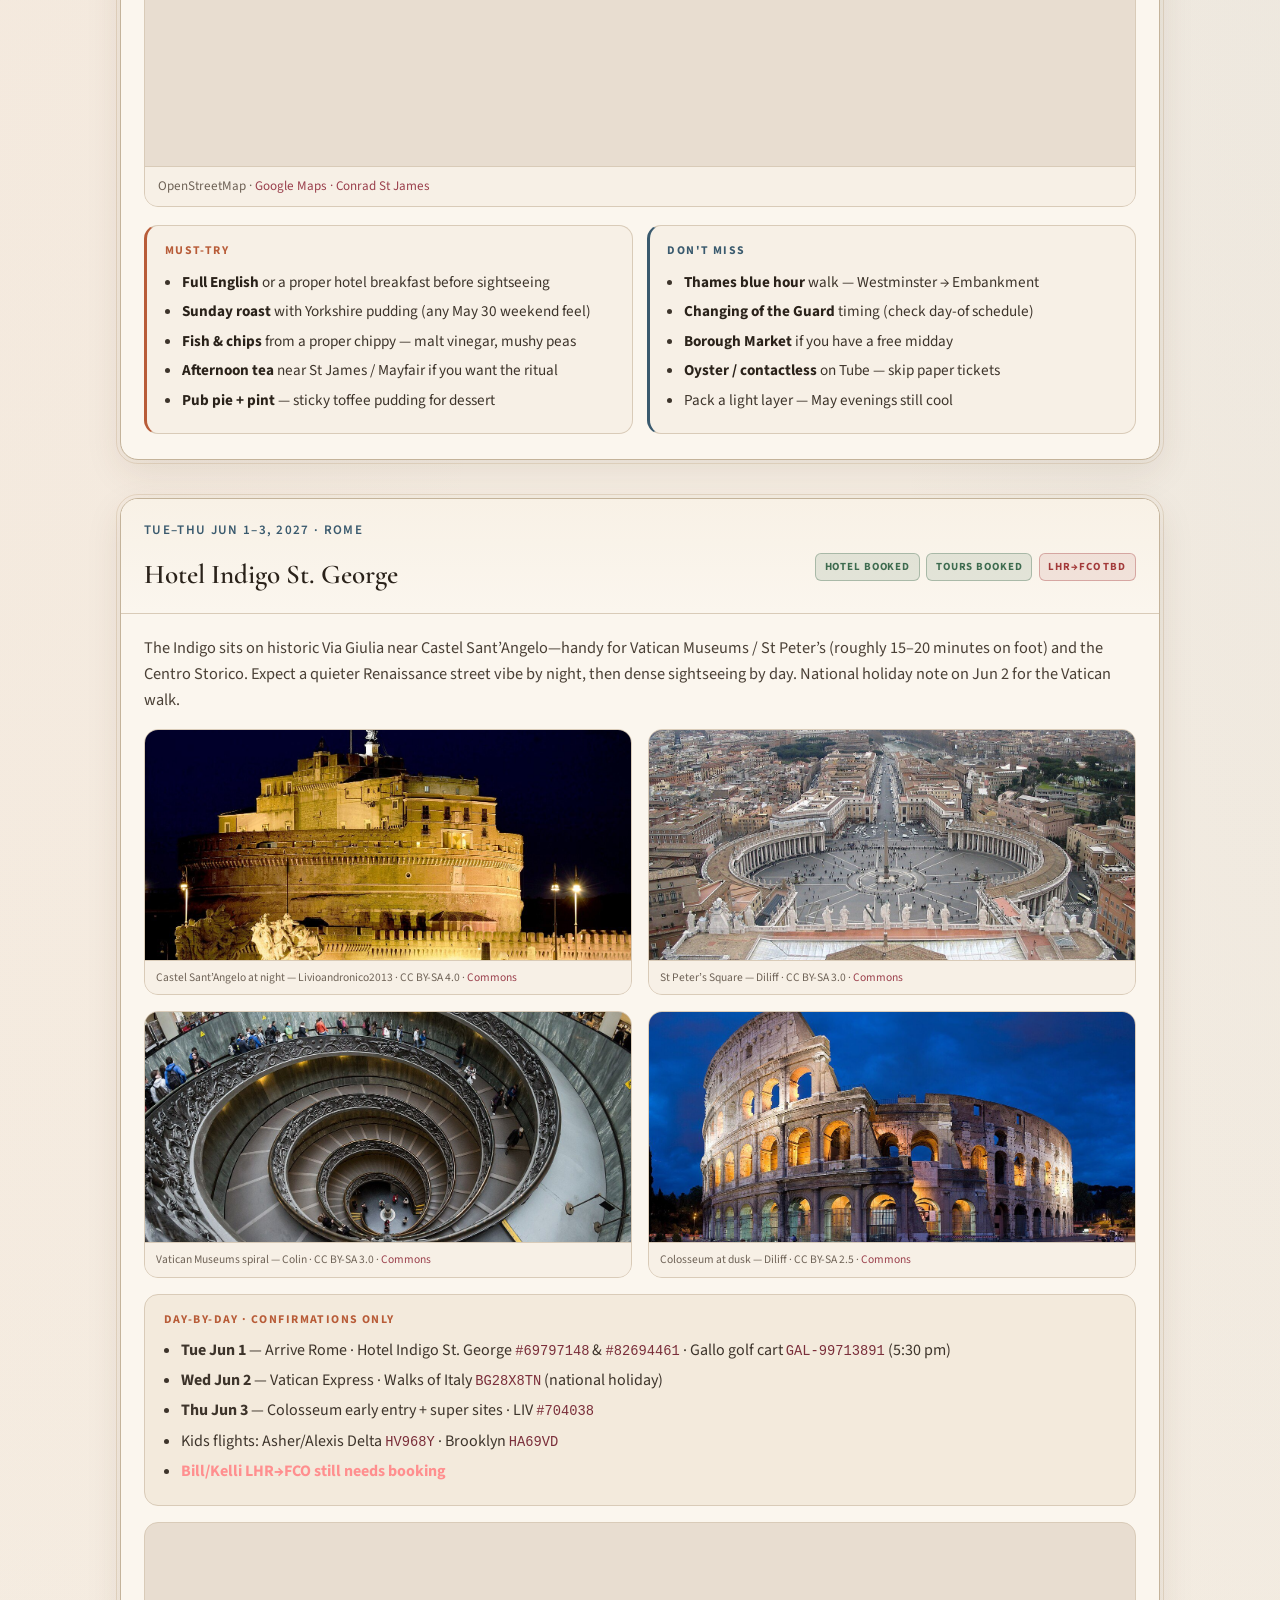
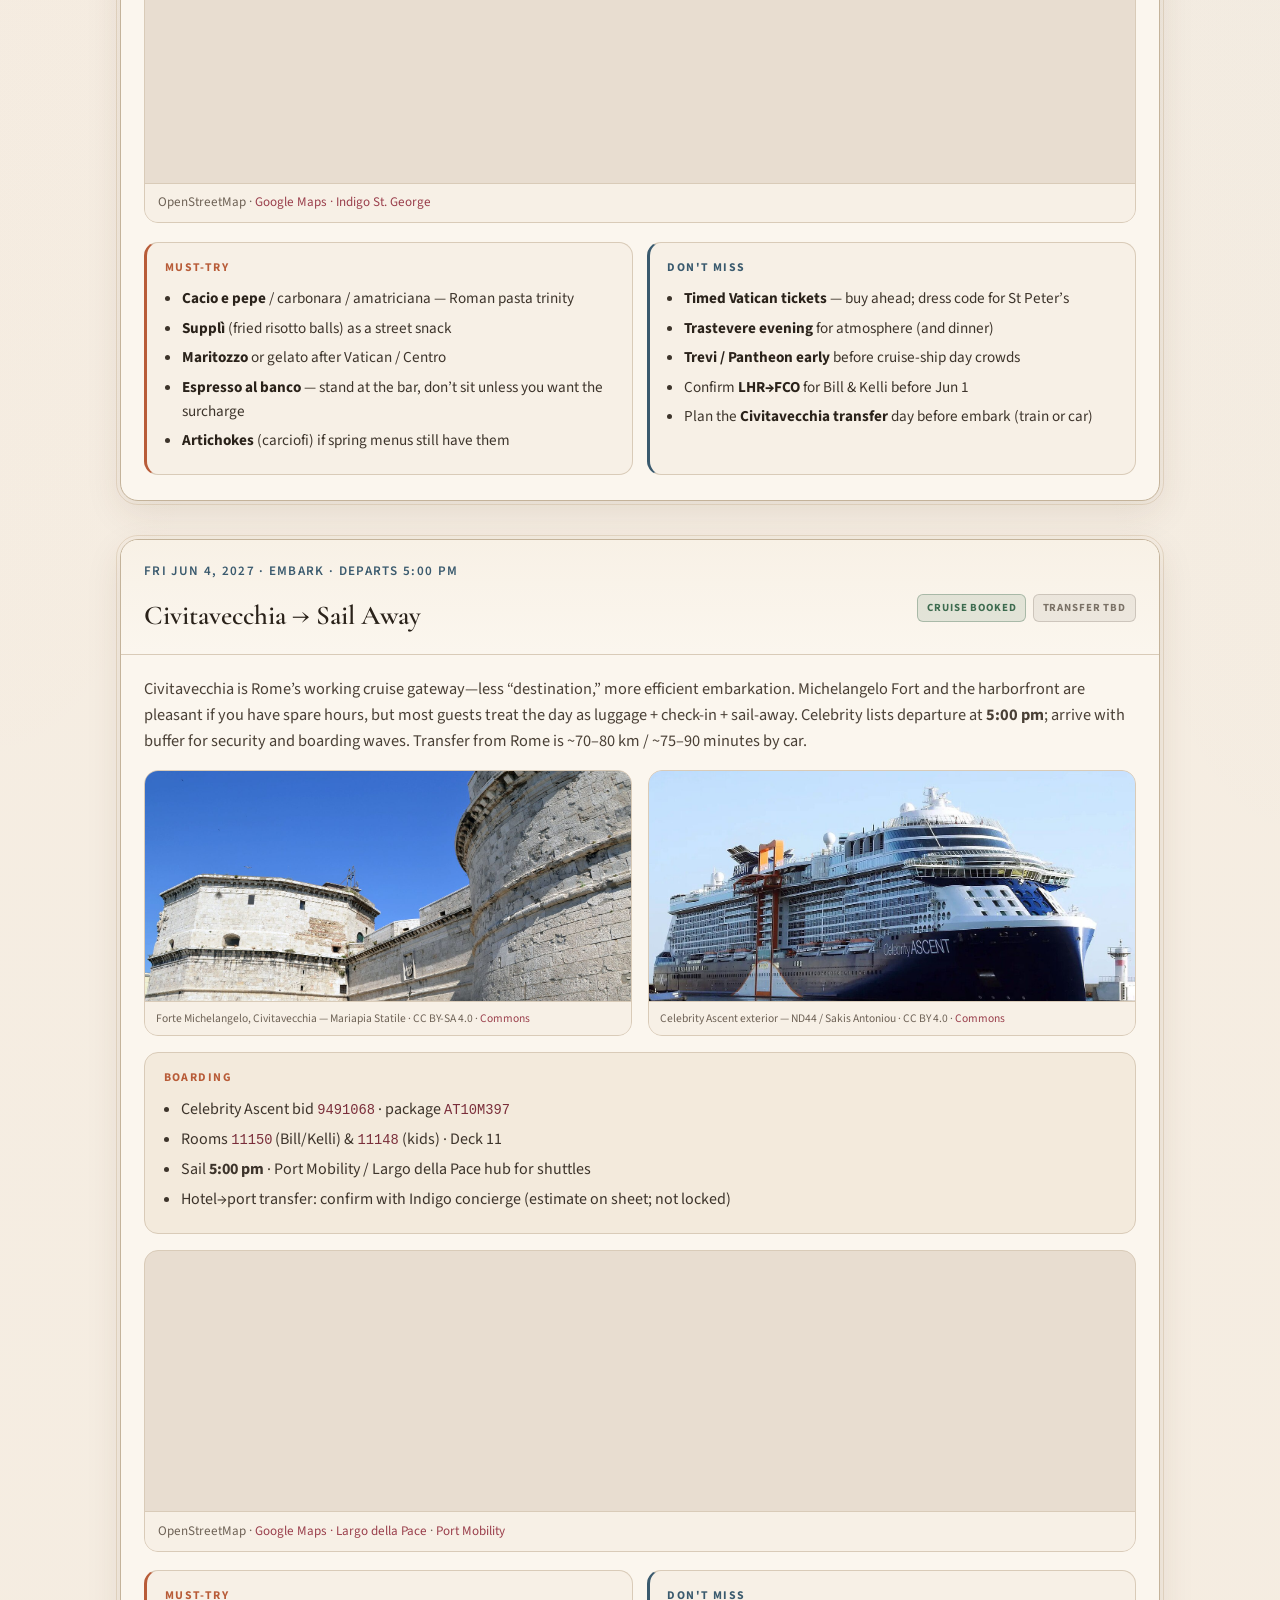
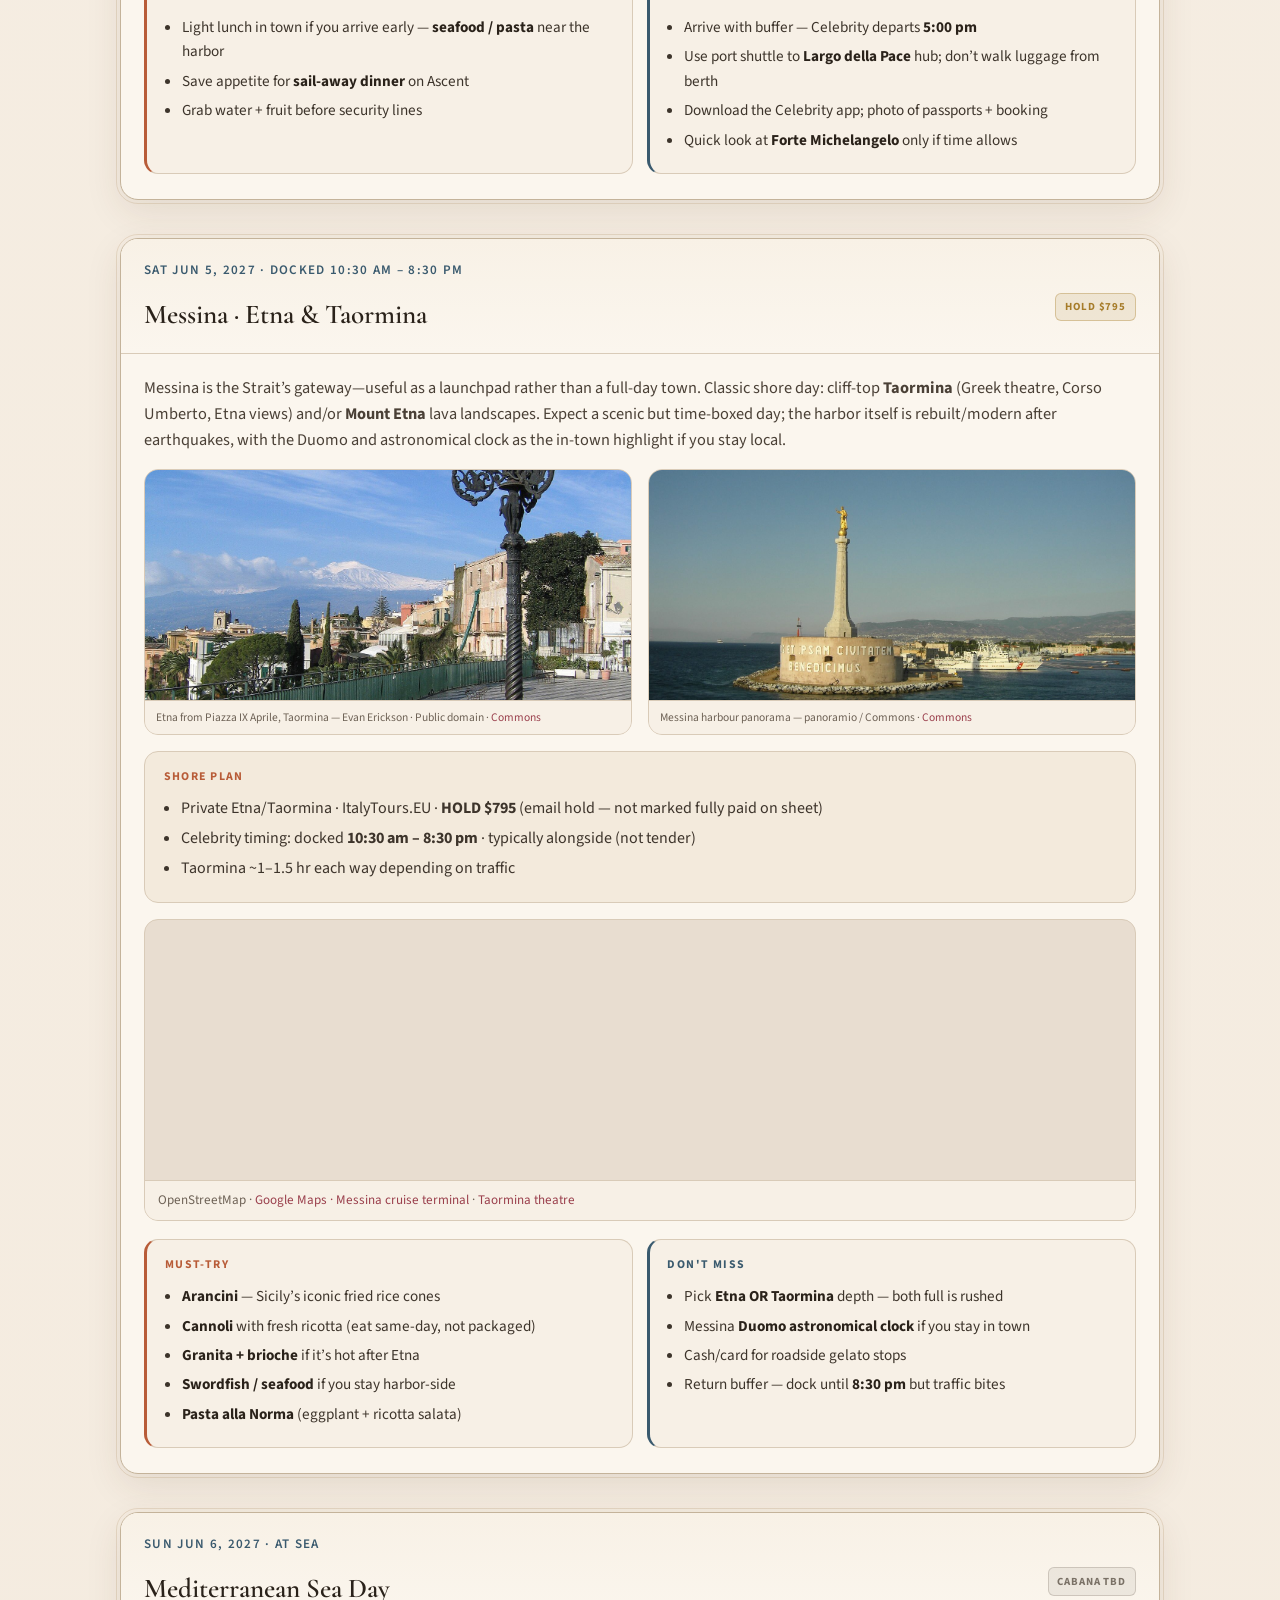
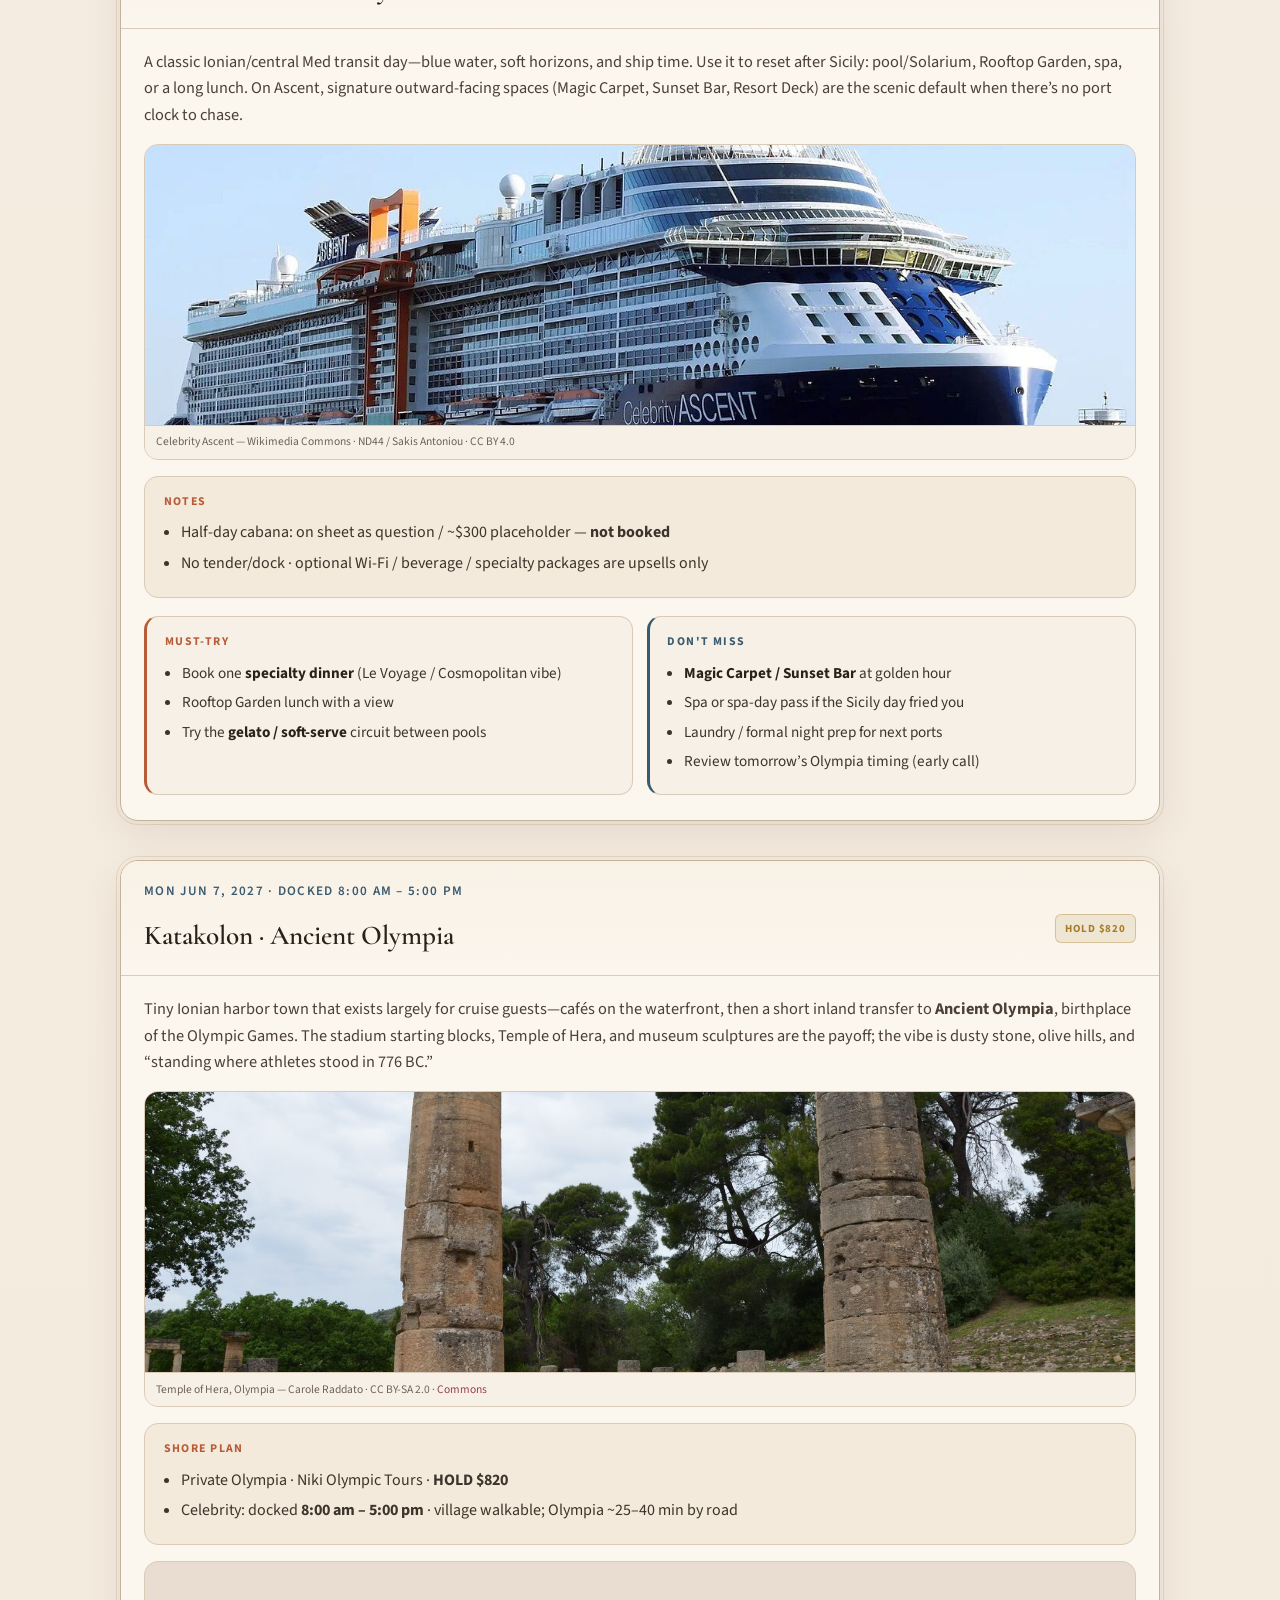
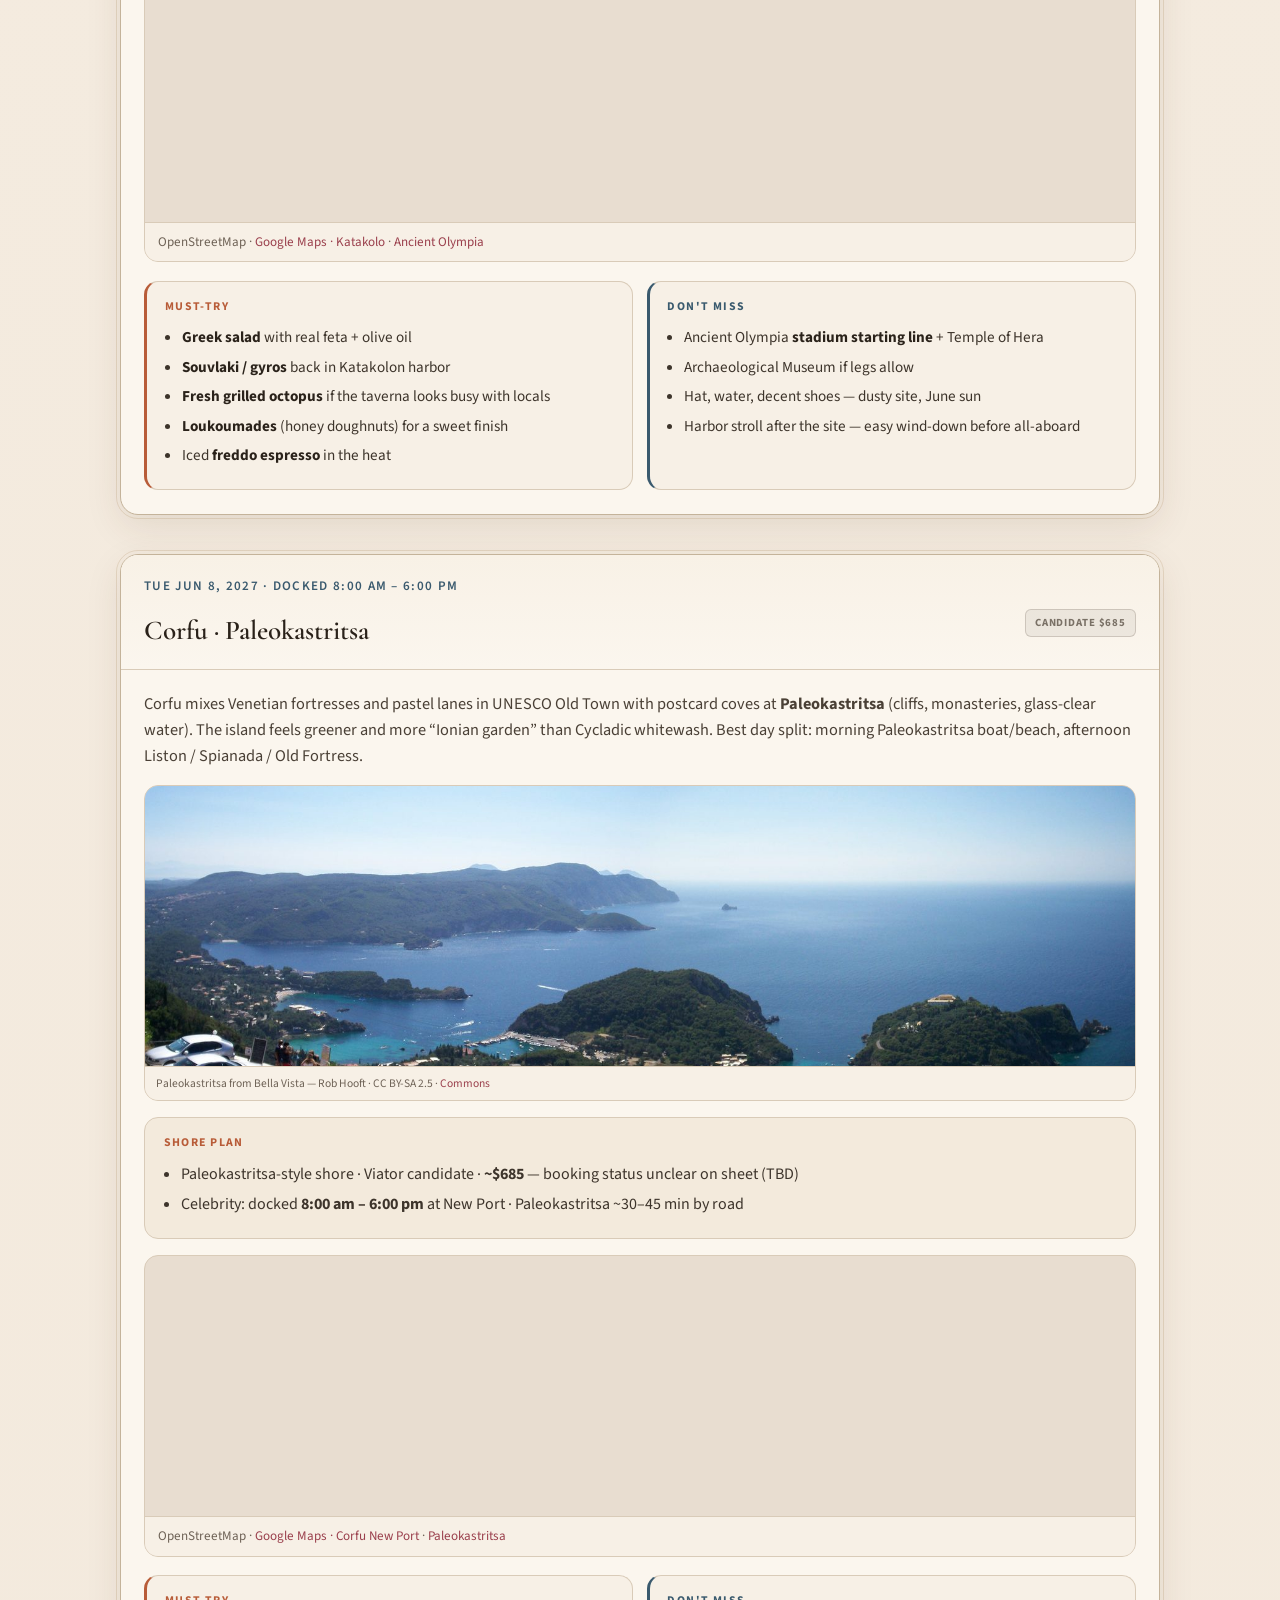
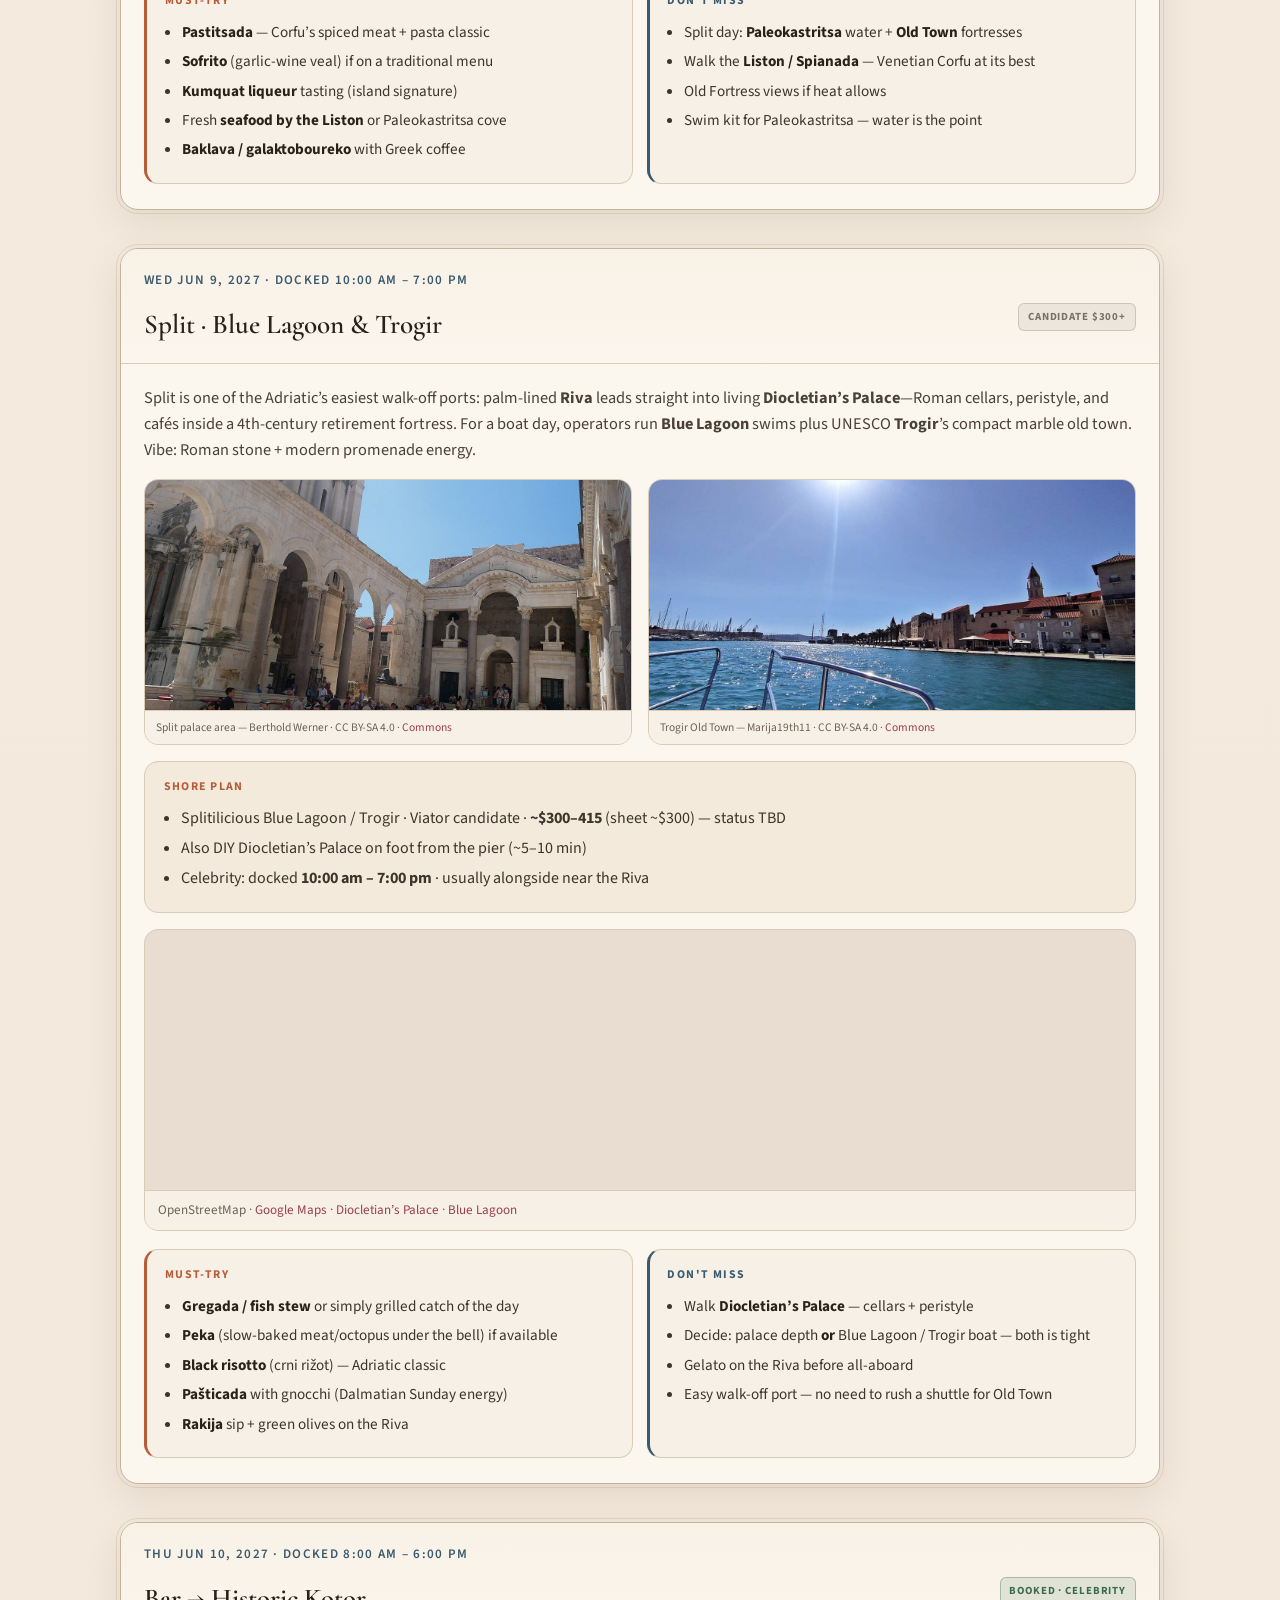
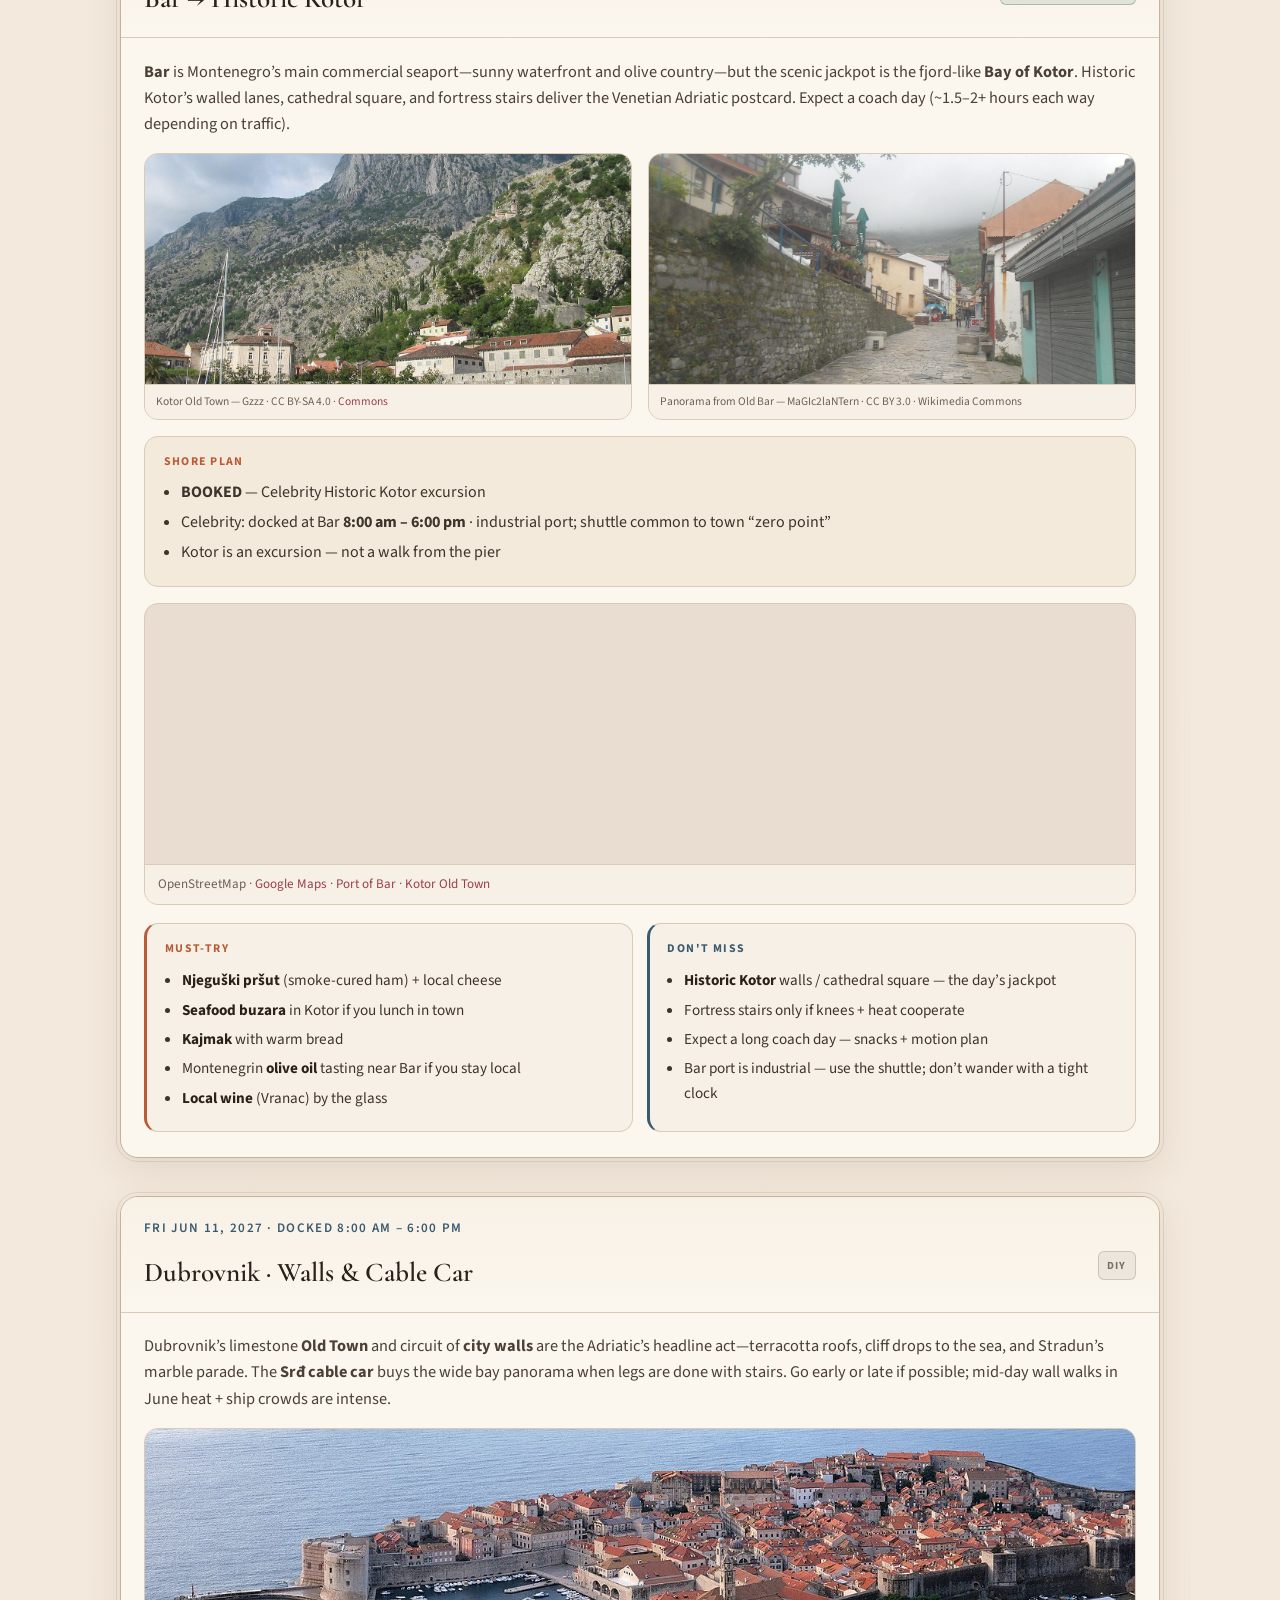
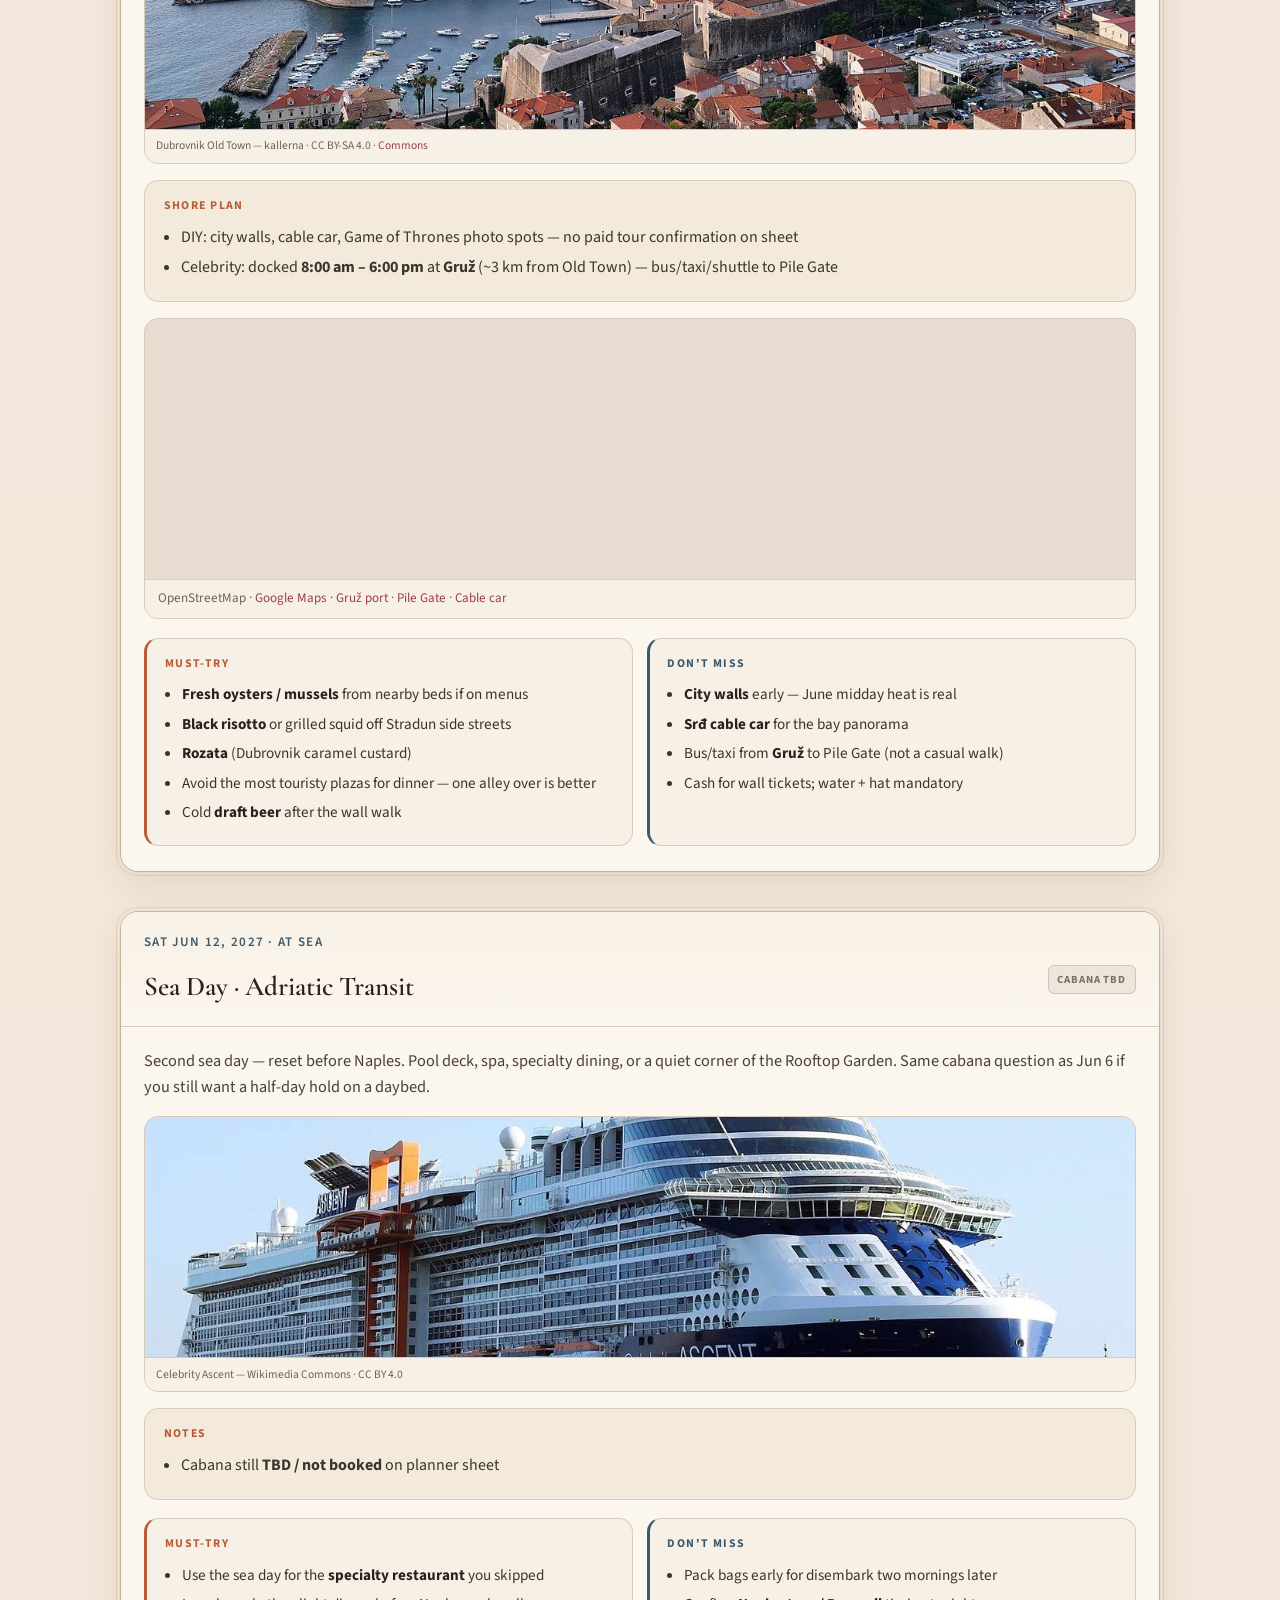
==== commit aff081a9: "Fix missing countdown markup under the nav" ====
--- a/index.html
+++ b/index.html
@@ -229,9 +229,11 @@
 
 /* COUNTDOWN */
 .countdown-bar {
+  position: sticky; top: 52px; z-index: 40;
   background: linear-gradient(180deg, #f8f1e6, #f3eadc);
   border-bottom: 1px solid var(--line2);
   padding: .85rem 1.25rem;
+  box-shadow: 0 6px 18px rgba(74, 52, 32, 0.06);
 }
 .countdown-inner {
   max-width: 1080px; margin: 0 auto;
@@ -250,7 +252,7 @@
 }
 .cd-label span { display: block; font-family: var(--sans); font-size: .68rem; letter-spacing: .08em;
   text-transform: uppercase; color: var(--muted); font-weight: 600; margin-bottom: .1rem; }
-.cd-digits { display: flex; flex-wrap: wrap; gap: .35rem; margin-left: auto; }
+.cd-digits { display: flex; flex-wrap: wrap; gap: .35rem; margin-left: auto; min-height: 3.2rem; align-items: center; }
 .cd-unit {
   text-align: center; min-width: 3.1rem; padding: .35rem .4rem;
   background: #f3eadc; border: 1px solid var(--line); border-radius: 10px;
@@ -307,6 +309,20 @@
   <a class="navlink" href="#naples">Naples</a>
   <a class="navlink" href="#home">Home</a>
 </div></nav>
+
+<div class="countdown-bar" id="countdowns">
+  <div class="countdown-inner">
+    <div class="cd-card" data-target="2027-05-28T00:00:00-07:00">
+      <div class="cd-label"><span>Trip start</span>May 28, 2027</div>
+      <div class="cd-digits" data-cd></div>
+    </div>
+    <div class="cd-card" data-target="2027-06-04T17:00:00+02:00">
+      <div class="cd-label"><span>Cruise sail-away</span>Jun 4 · 5:00 pm Civitavecchia</div>
+      <div class="cd-digits" data-cd></div>
+    </div>
+  </div>
+</div>
+
 
 <div class="wrap">
 <header class="hero" id="overview">
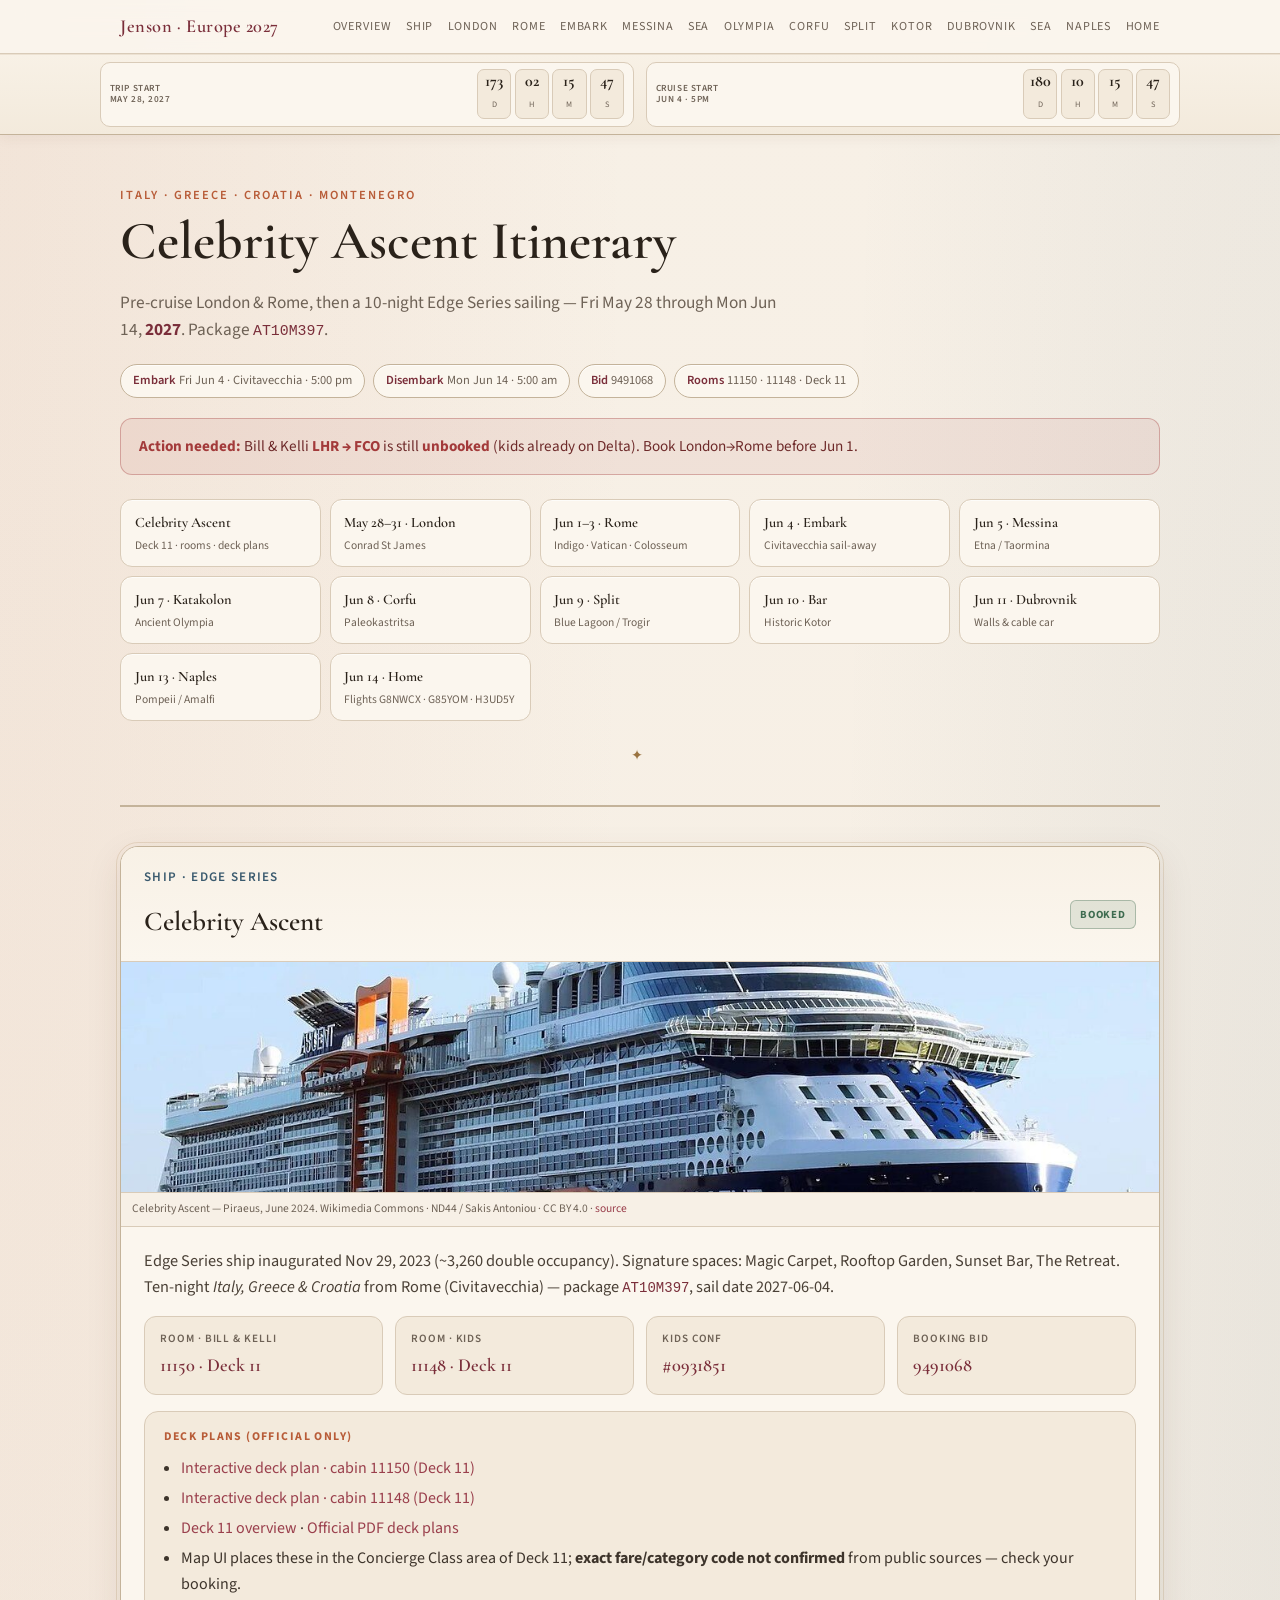
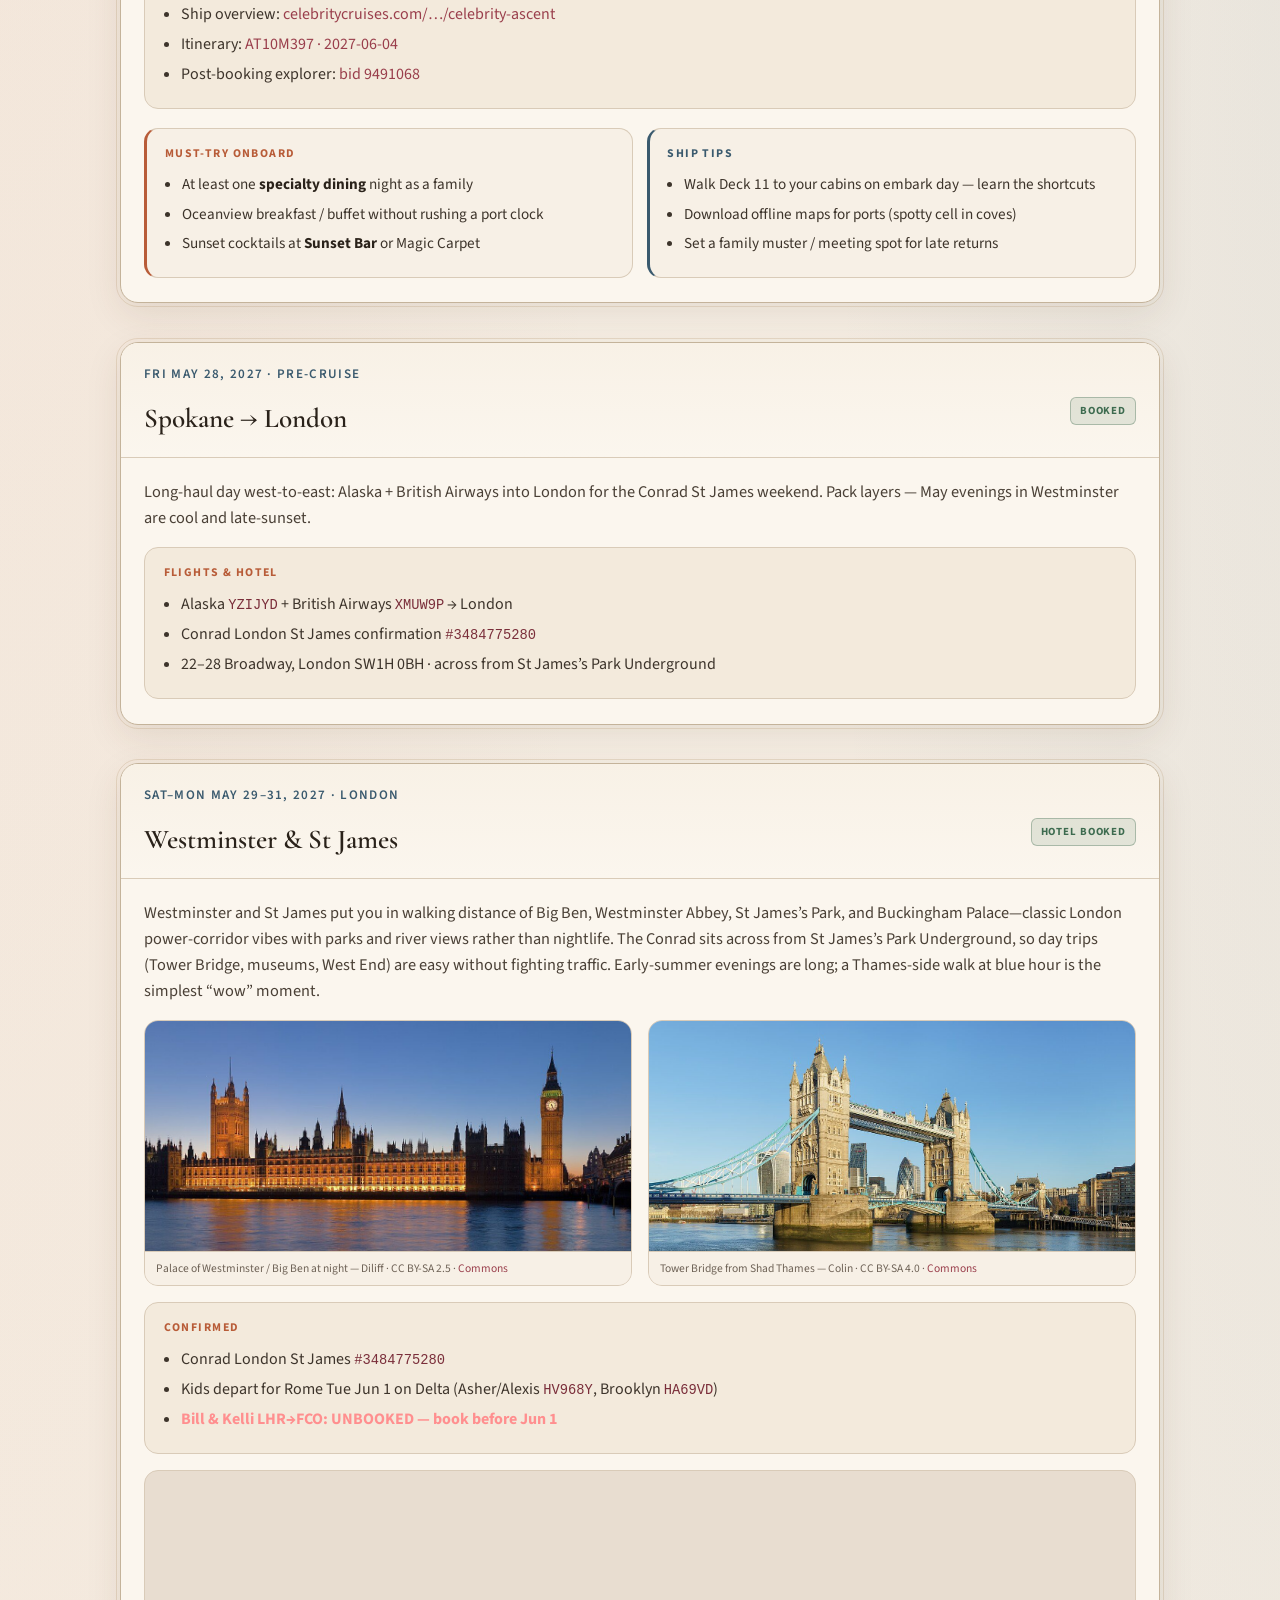
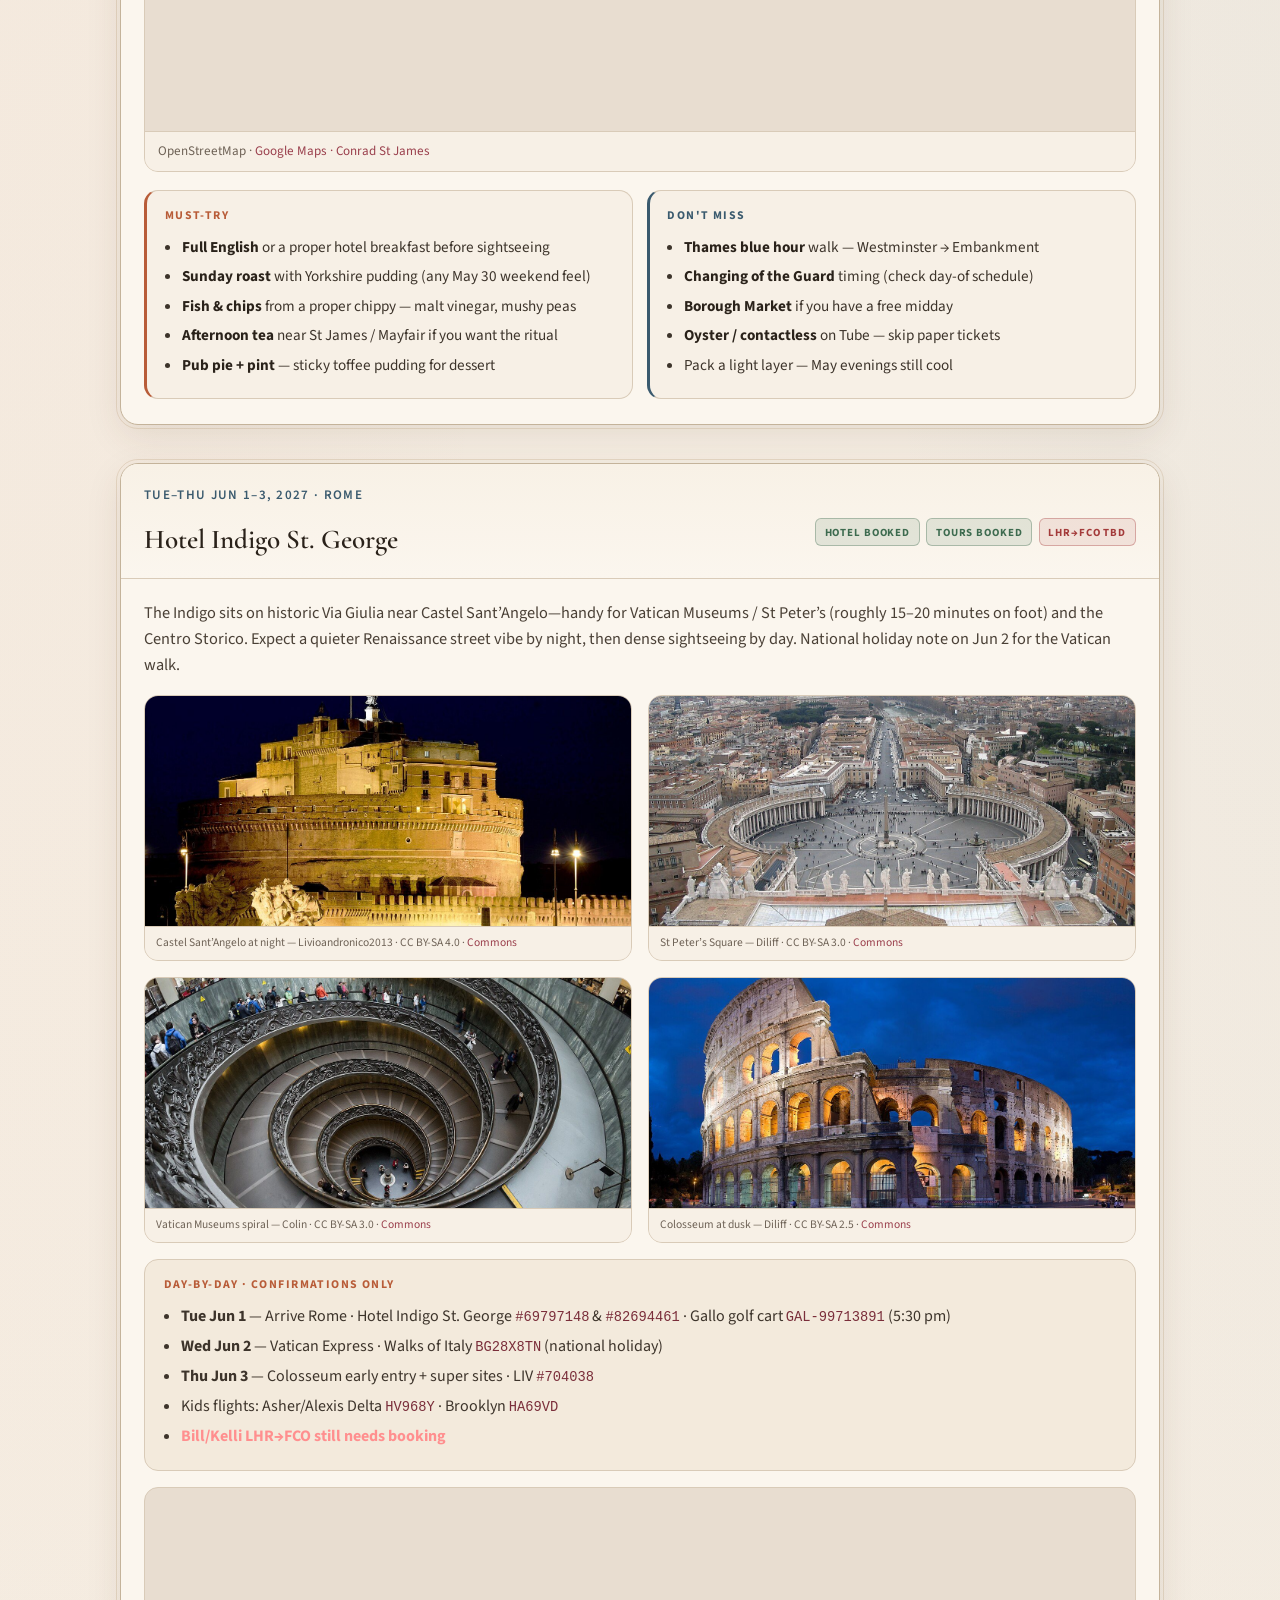
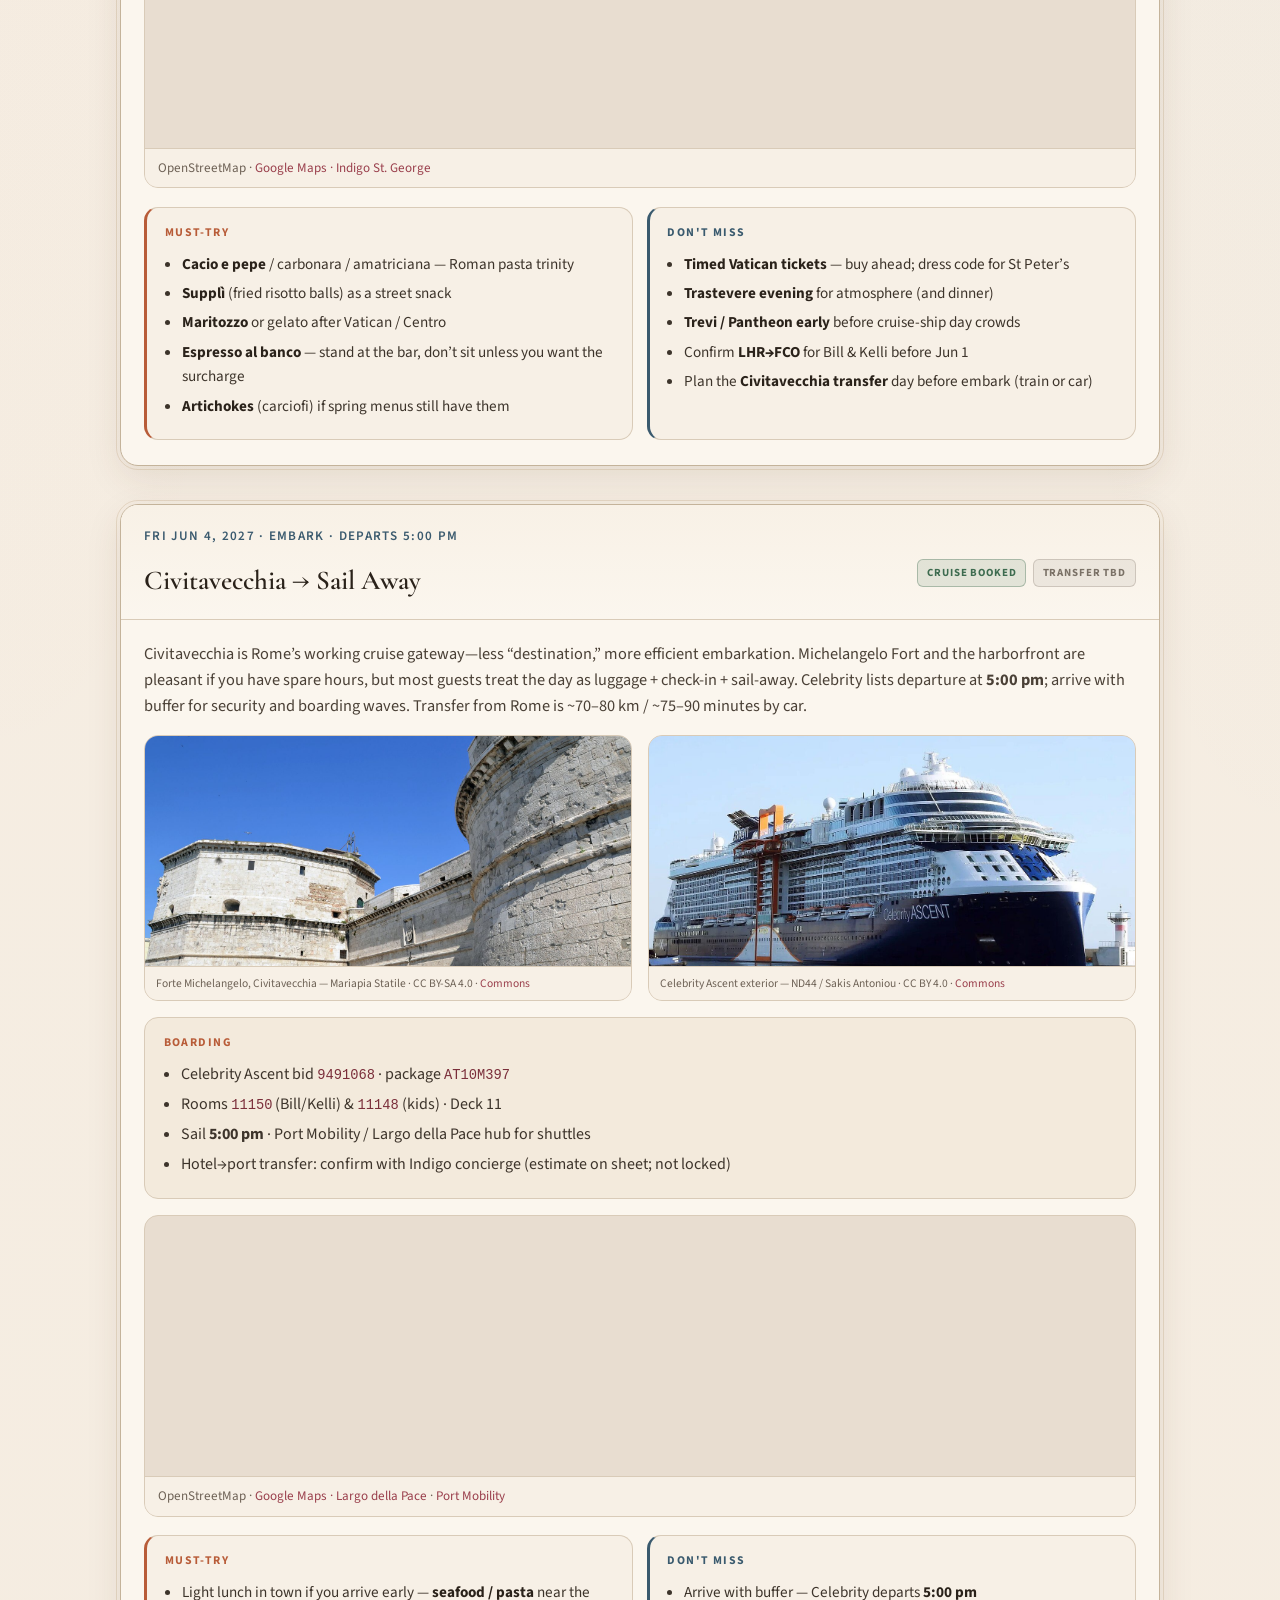
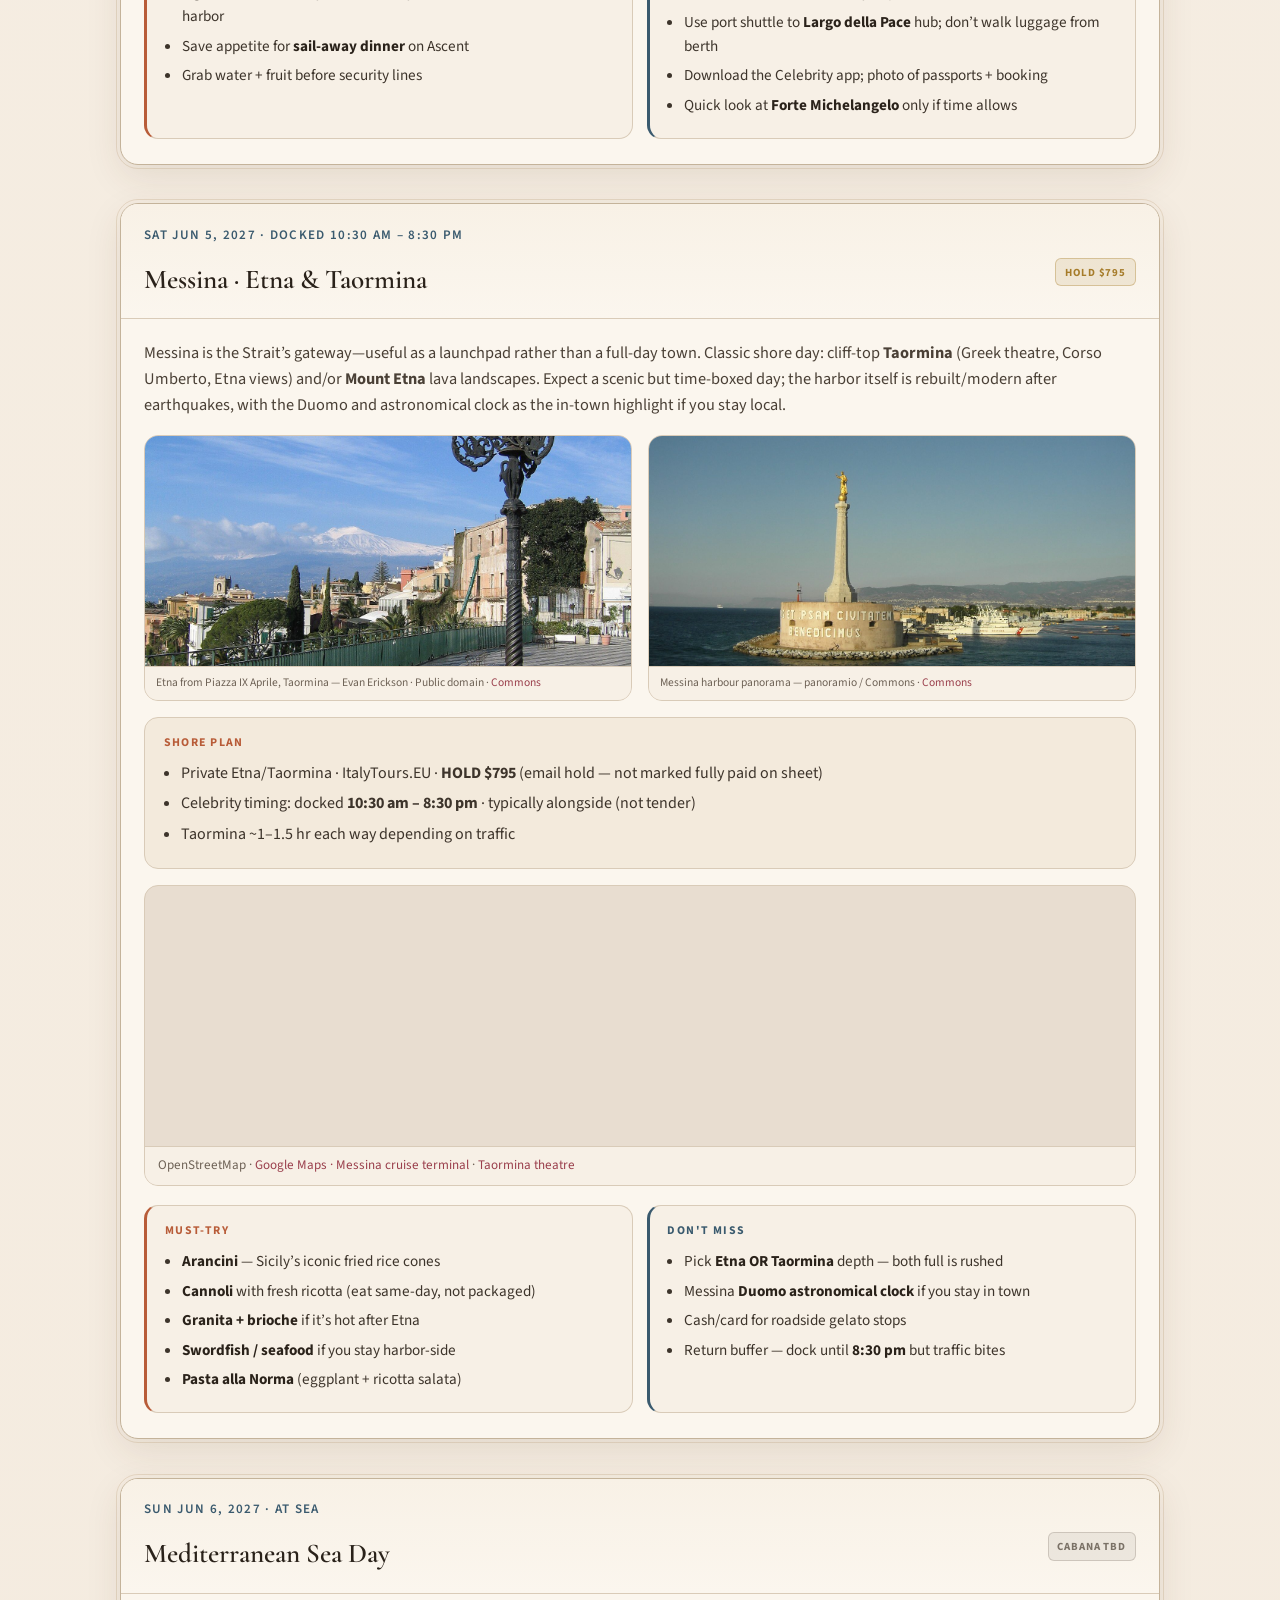
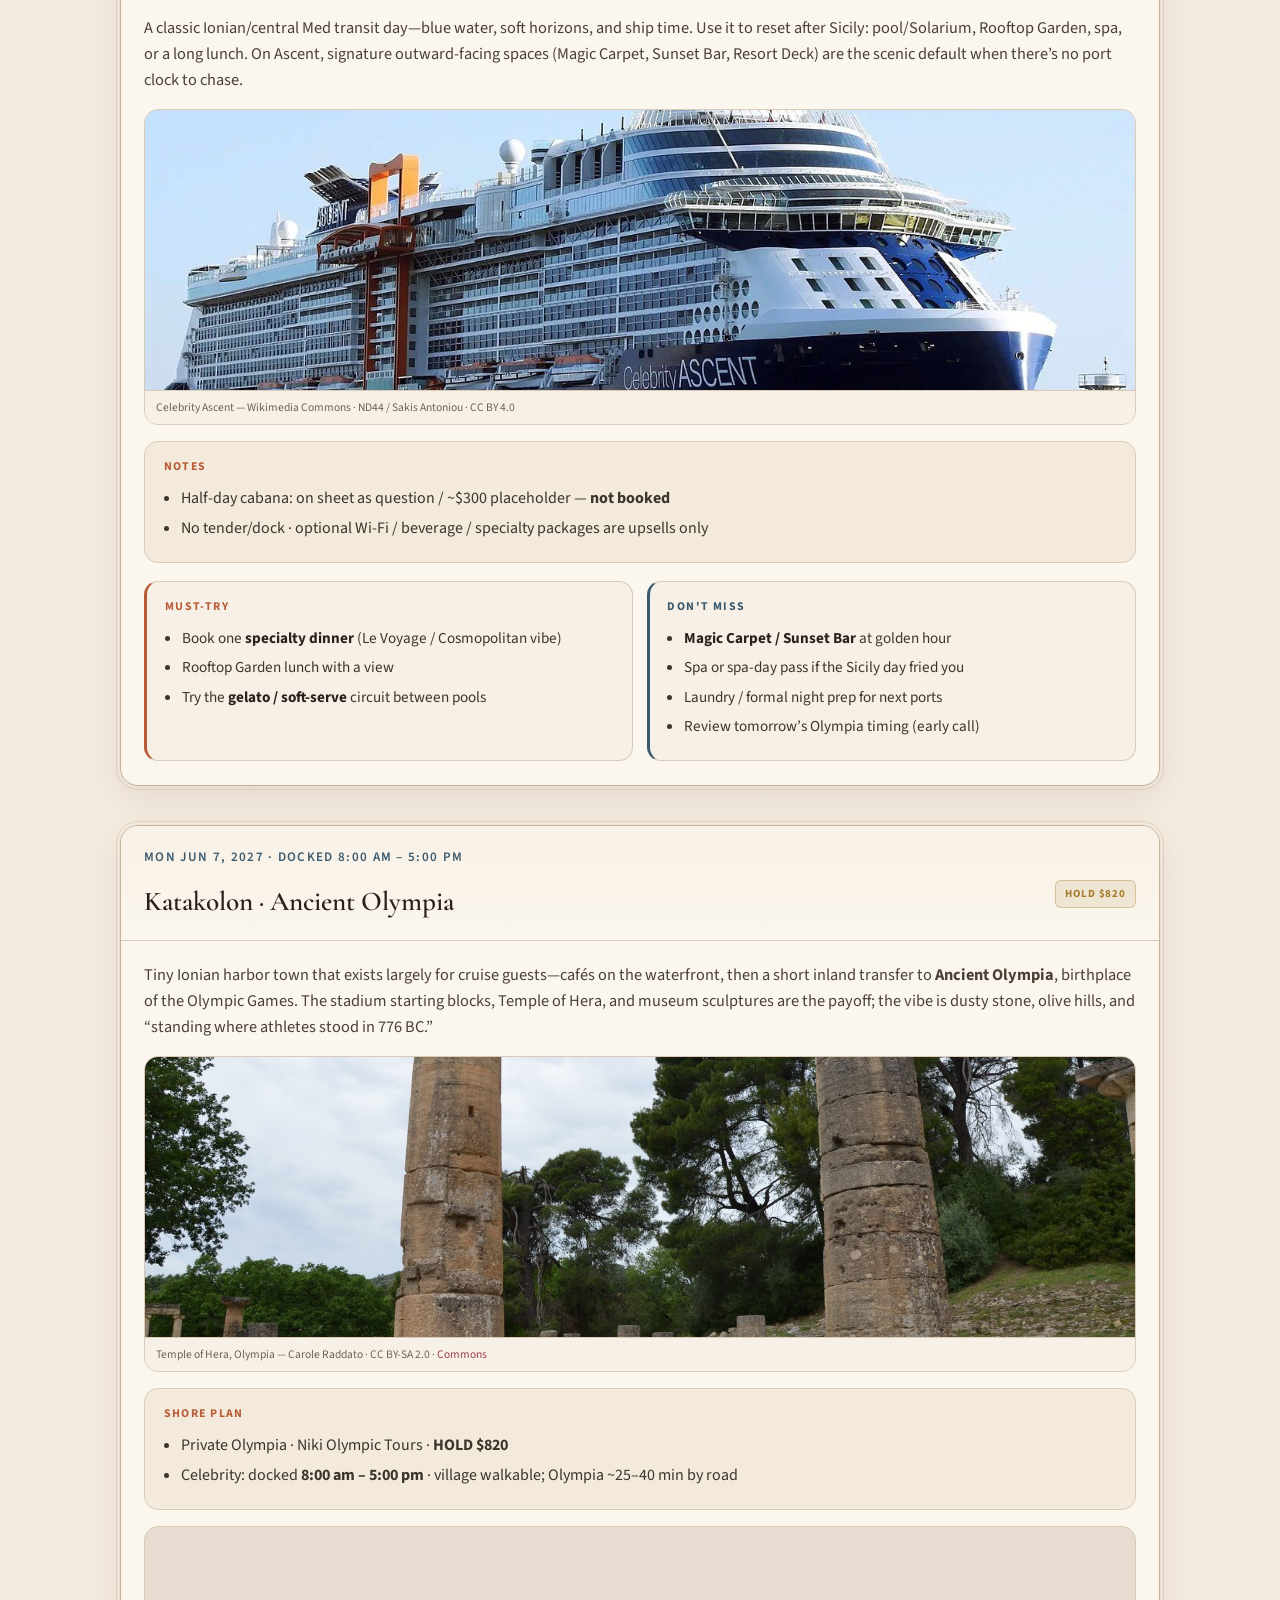
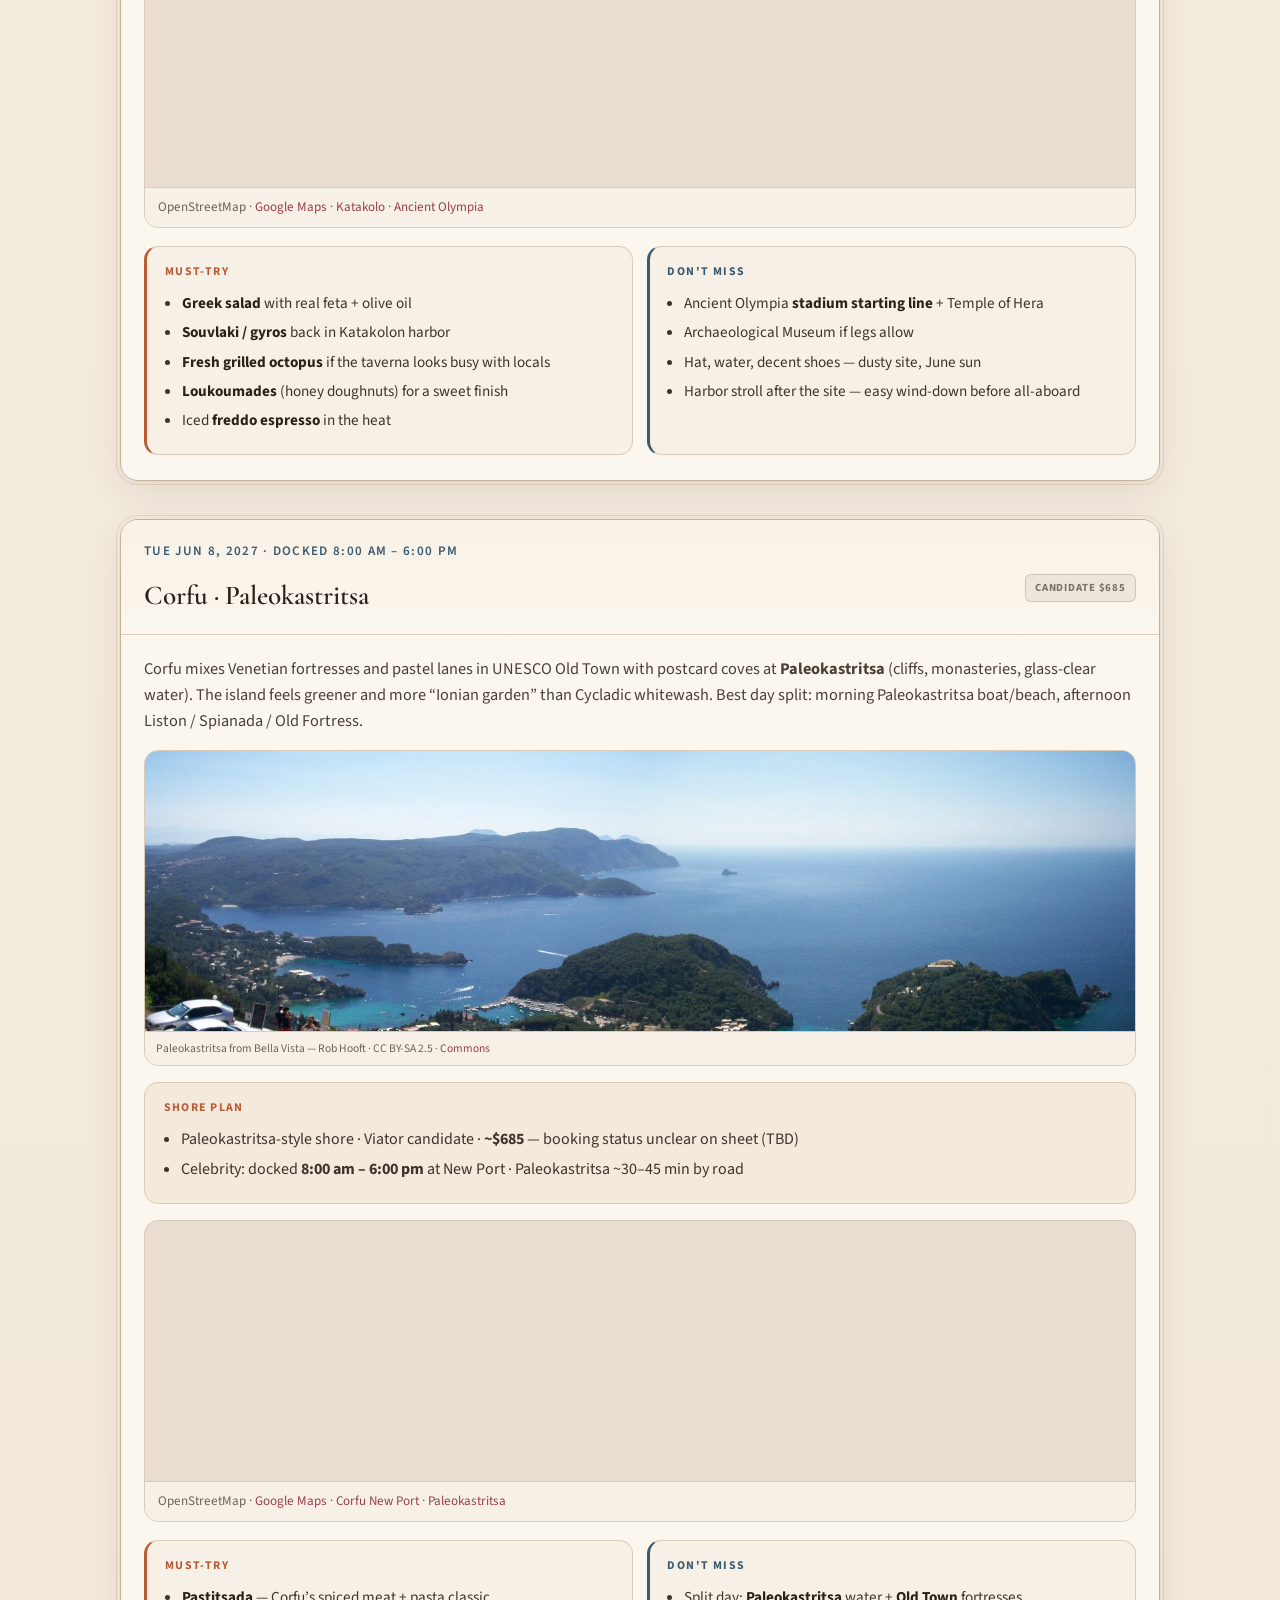
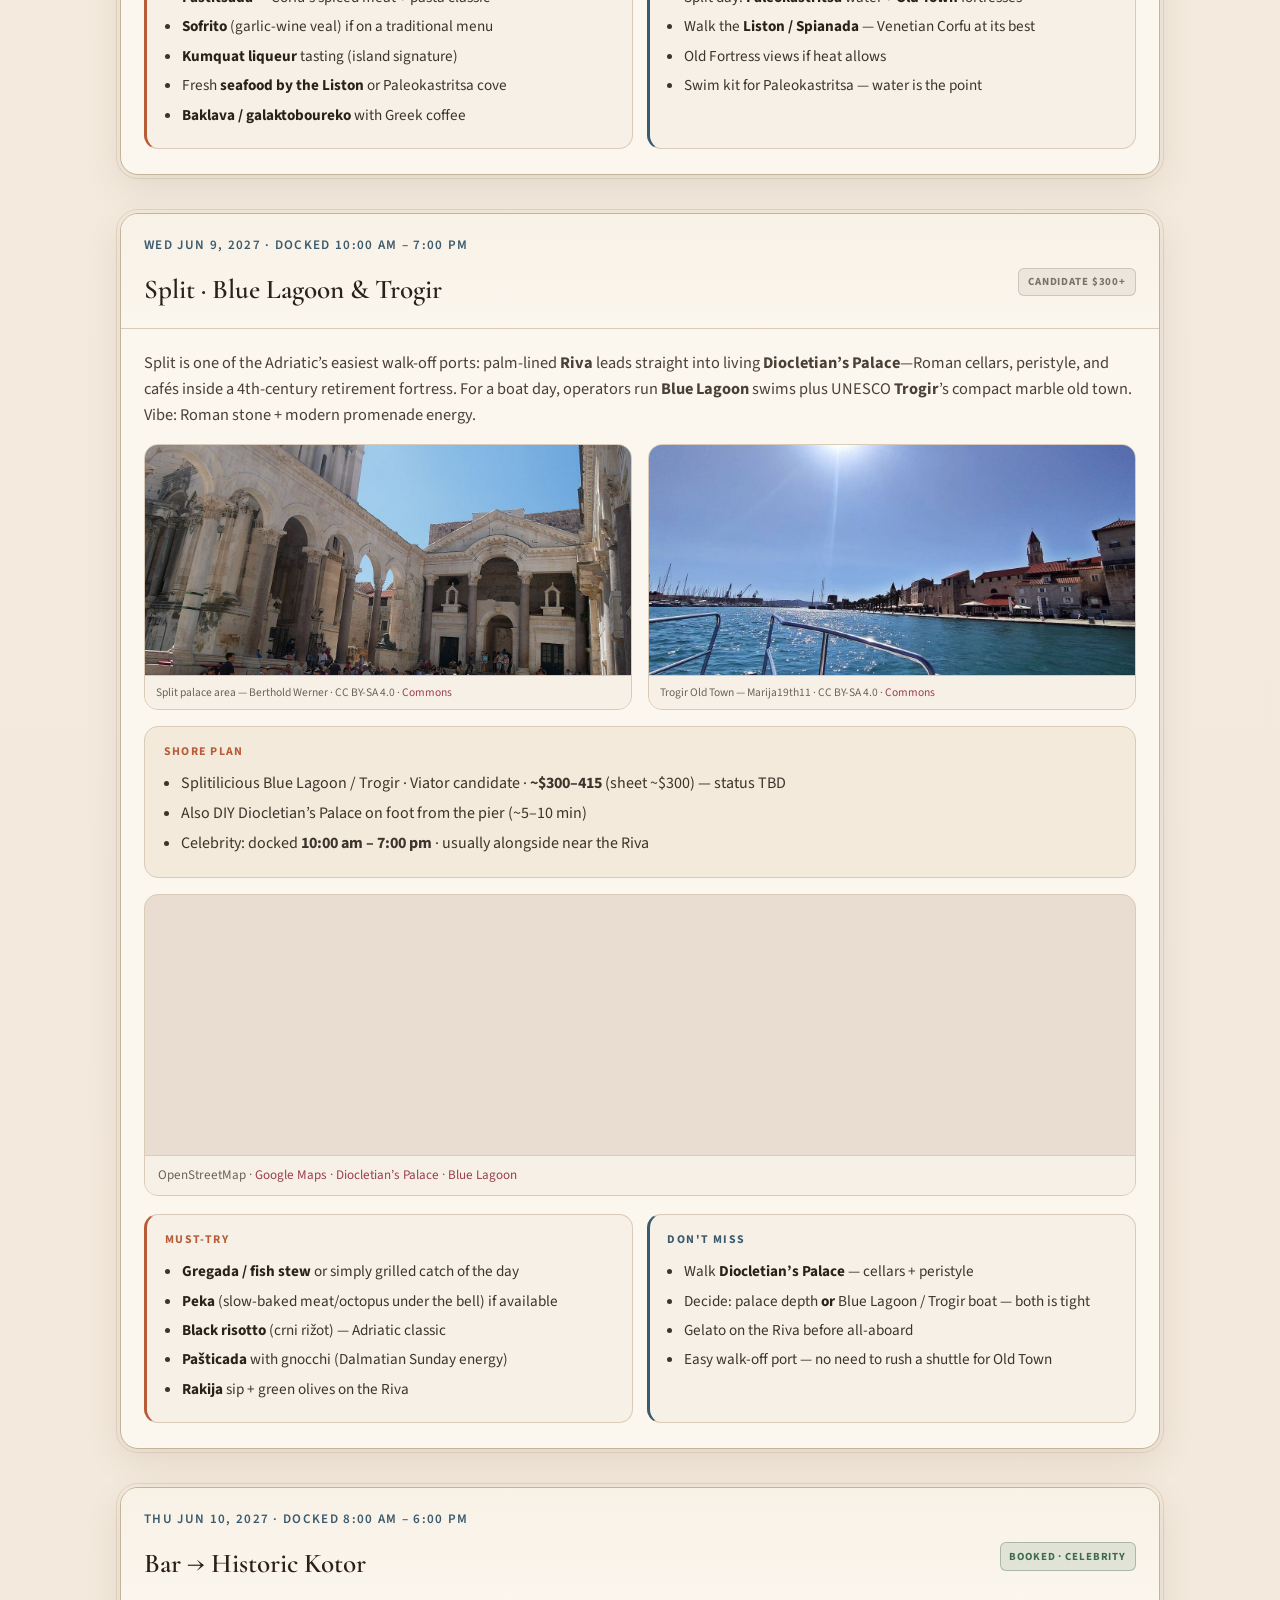
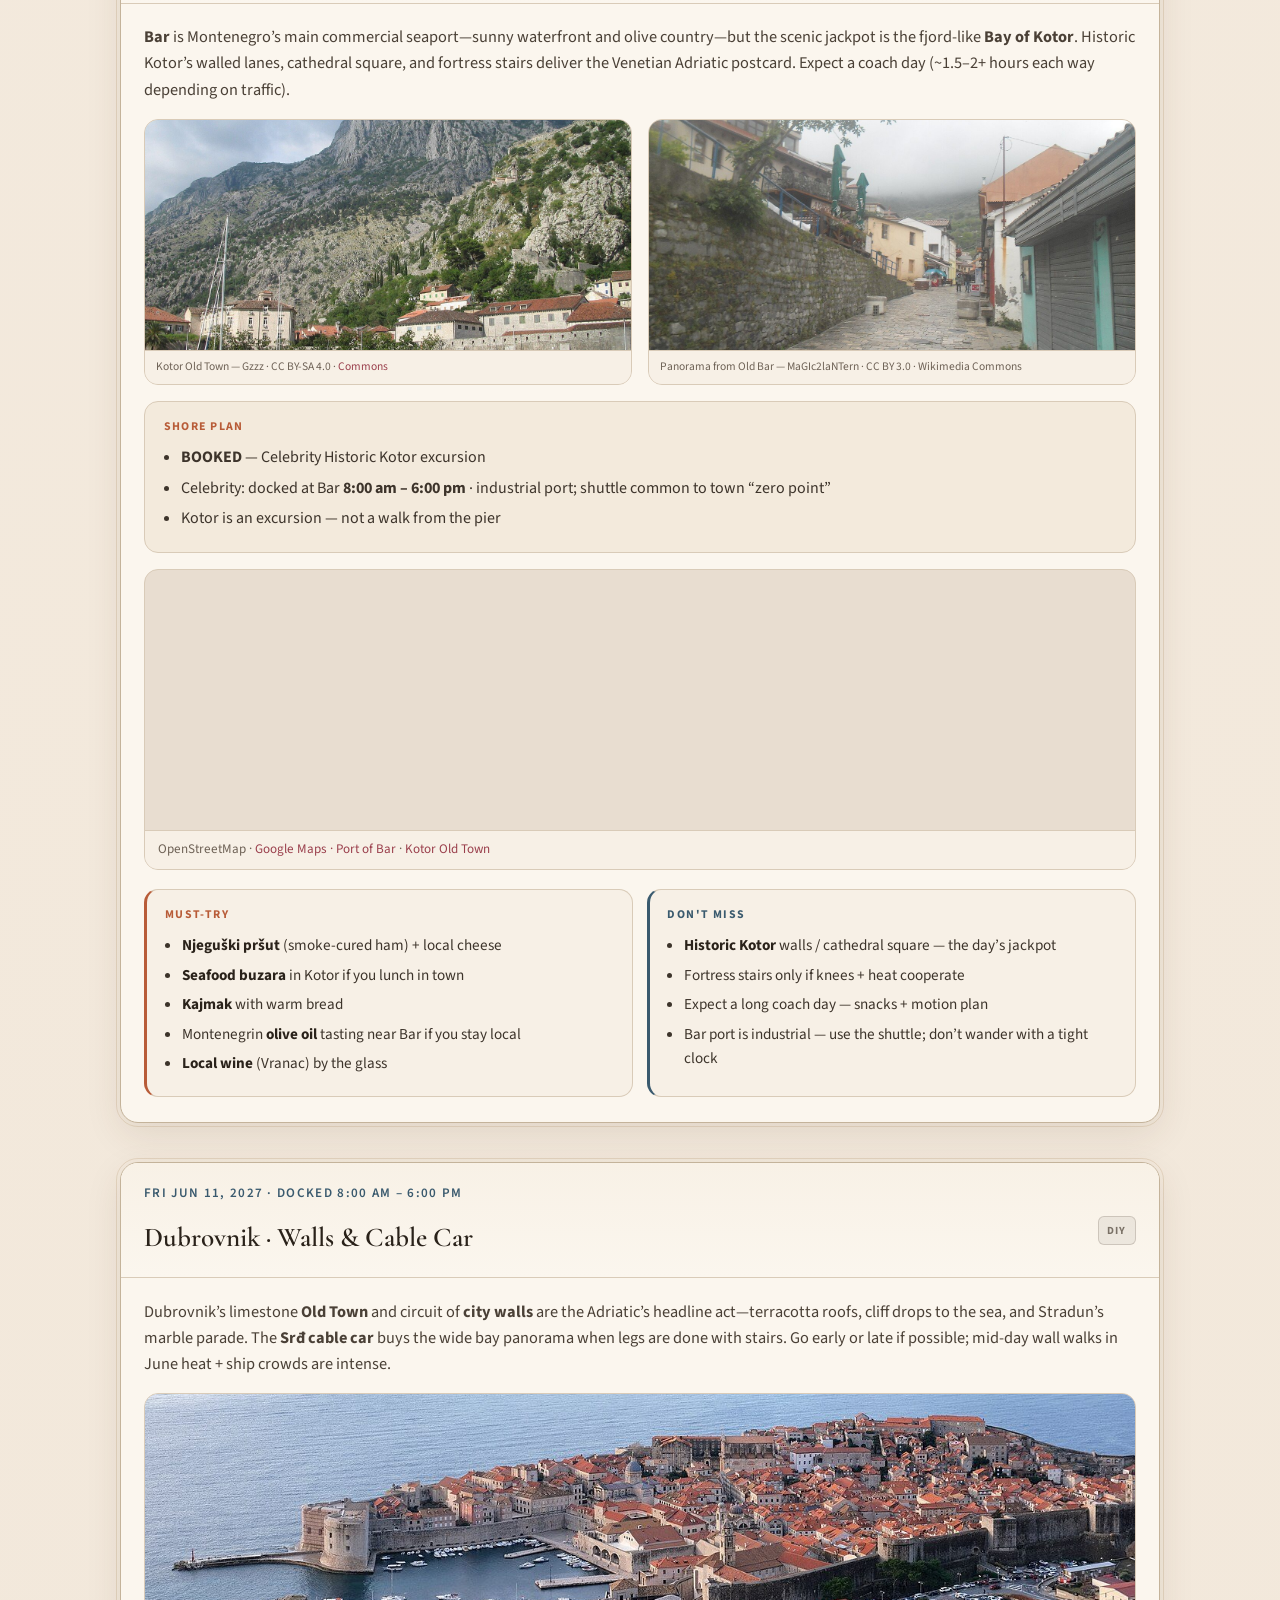
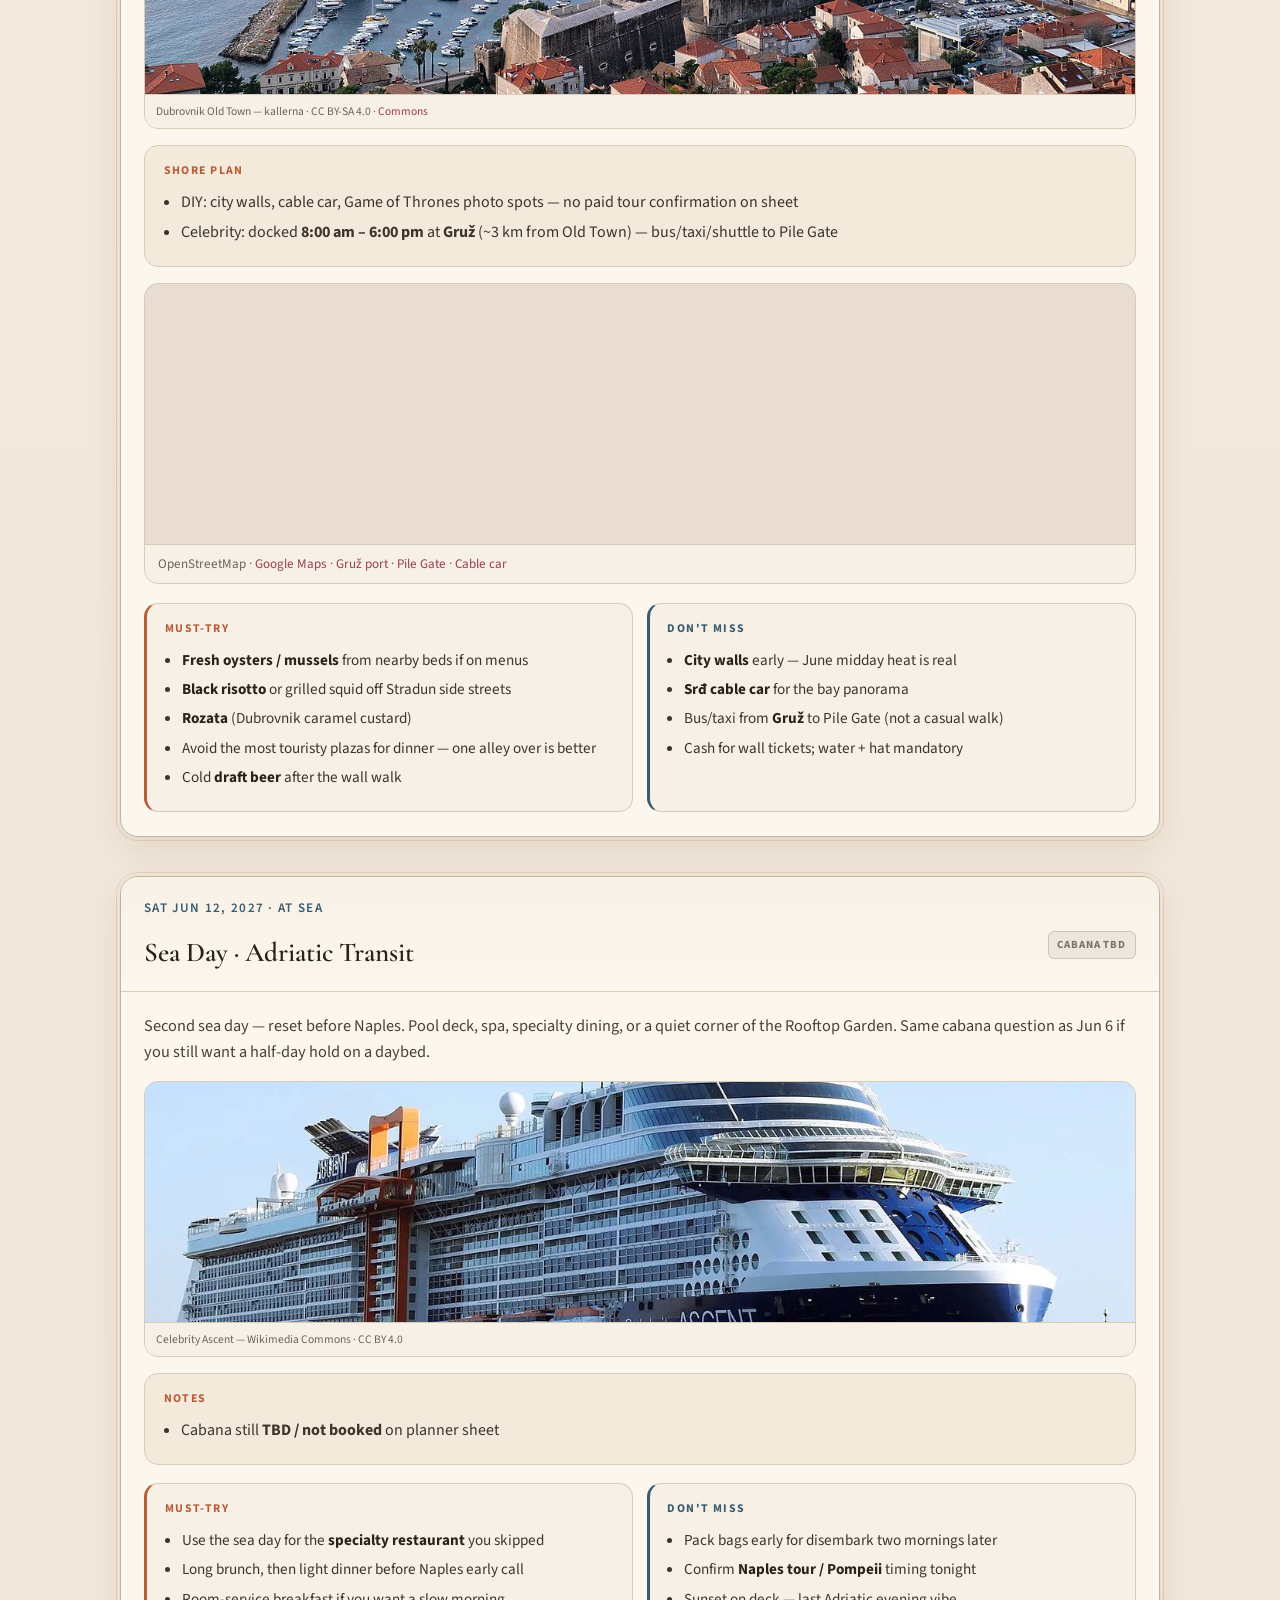
==== commit 00163e1c: "Make countdown compact on mobile" ====
--- a/index.html
+++ b/index.html
@@ -229,41 +229,63 @@
 
 /* COUNTDOWN */
 .countdown-bar {
-  position: sticky; top: 52px; z-index: 40;
+  position: sticky; top: 48px; z-index: 40;
   background: linear-gradient(180deg, #f8f1e6, #f3eadc);
   border-bottom: 1px solid var(--line2);
-  padding: .85rem 1.25rem;
-  box-shadow: 0 6px 18px rgba(74, 52, 32, 0.06);
+  padding: .45rem .75rem;
+  box-shadow: 0 4px 12px rgba(74, 52, 32, 0.05);
 }
 .countdown-inner {
   max-width: 1080px; margin: 0 auto;
-  display: grid; grid-template-columns: 1fr 1fr; gap: .75rem 1.25rem;
-}
-@media (max-width: 720px) { .countdown-inner { grid-template-columns: 1fr; } }
+  display: grid; grid-template-columns: 1fr 1fr; gap: .4rem .75rem;
+}
 .cd-card {
-  display: flex; flex-wrap: wrap; align-items: center; gap: .55rem 1rem;
-  padding: .7rem .95rem; border-radius: 14px;
+  display: flex; flex-wrap: nowrap; align-items: center; gap: .4rem .55rem;
+  padding: .4rem .55rem; border-radius: 10px;
   background: var(--paper); border: 1px solid var(--line);
-  box-shadow: 0 1px 0 rgba(255,255,255,.7) inset;
 }
 .cd-label {
   font-family: var(--serif); font-weight: 600; color: var(--wine);
-  font-size: 1.05rem; min-width: 7.5rem;
-}
-.cd-label span { display: block; font-family: var(--sans); font-size: .68rem; letter-spacing: .08em;
-  text-transform: uppercase; color: var(--muted); font-weight: 600; margin-bottom: .1rem; }
-.cd-digits { display: flex; flex-wrap: wrap; gap: .35rem; margin-left: auto; min-height: 3.2rem; align-items: center; }
+  font-size: .92rem; line-height: 1.15; min-width: 0; flex: 1 1 auto;
+}
+.cd-label span {
+  display: block; font-family: var(--sans); font-size: .58rem; letter-spacing: .06em;
+  text-transform: uppercase; color: var(--muted); font-weight: 600; margin-bottom: .05rem;
+}
+.cd-when { display: block; }
+.cd-digits {
+  display: flex; flex-wrap: nowrap; gap: .2rem; margin-left: auto;
+  align-items: center; flex: 0 0 auto;
+}
 .cd-unit {
-  text-align: center; min-width: 3.1rem; padding: .35rem .4rem;
-  background: #f3eadc; border: 1px solid var(--line); border-radius: 10px;
+  text-align: center; min-width: 2.15rem; padding: .18rem .22rem;
+  background: #f3eadc; border: 1px solid var(--line); border-radius: 7px;
 }
 .cd-unit b {
-  display: block; font-family: var(--serif); font-size: 1.35rem; color: var(--ink); line-height: 1.1;
+  display: block; font-family: var(--serif); font-size: 1rem; color: var(--ink); line-height: 1.05;
 }
 .cd-unit i {
-  font-style: normal; font-size: .62rem; letter-spacing: .06em; text-transform: uppercase; color: var(--muted);
-}
-.cd-done { color: var(--olive); font-weight: 600; font-size: .9rem; margin-left: auto; }
+  font-style: normal; font-size: .52rem; letter-spacing: .04em; text-transform: uppercase; color: var(--muted);
+}
+.cd-done { color: var(--olive); font-weight: 600; font-size: .8rem; margin-left: auto; white-space: nowrap; }
+
+@media (max-width: 720px) {
+  .countdown-bar { padding: .35rem .55rem; top: 44px; }
+  .countdown-inner { grid-template-columns: 1fr; gap: .3rem; }
+  .cd-card { padding: .32rem .45rem; gap: .35rem; }
+  .cd-label { font-size: .82rem; }
+  .cd-label > span:first-child { font-size: .52rem; }
+  .cd-unit { min-width: 1.85rem; padding: .12rem .15rem; border-radius: 6px; }
+  .cd-unit b { font-size: .92rem; }
+  .cd-unit i { font-size: .48rem; }
+  .cd-unit[data-u="sec"] { display: none; }
+}
+
+@media (max-width: 380px) {
+  .cd-label { max-width: 42%; }
+  .cd-unit { min-width: 1.65rem; }
+  .cd-unit b { font-size: .85rem; }
+}
 
 /* LOCAL TIPS */
 .local-tips {
@@ -313,11 +335,11 @@
 <div class="countdown-bar" id="countdowns">
   <div class="countdown-inner">
     <div class="cd-card" data-target="2027-05-28T00:00:00-07:00">
-      <div class="cd-label"><span>Trip start</span>May 28, 2027</div>
+      <div class="cd-label"><span>Trip start</span><span class="cd-when">May 28, 2027</span></div>
       <div class="cd-digits" data-cd></div>
     </div>
     <div class="cd-card" data-target="2027-06-04T17:00:00+02:00">
-      <div class="cd-label"><span>Cruise sail-away</span>Jun 4 · 5:00 pm Civitavecchia</div>
+      <div class="cd-label"><span>Cruise start</span><span class="cd-when">Jun 4 · 5pm</span></div>
       <div class="cd-digits" data-cd></div>
     </div>
   </div>
@@ -1079,10 +1101,10 @@
     var h = Math.floor(s / 3600); s -= h * 3600;
     var m = Math.floor(s / 60); s -= m * 60;
     el.innerHTML =
-      '<div class="cd-unit"><b>' + d + '</b><i>days</i></div>' +
-      '<div class="cd-unit"><b>' + pad(h) + '</b><i>hrs</i></div>' +
-      '<div class="cd-unit"><b>' + pad(m) + '</b><i>min</i></div>' +
-      '<div class="cd-unit"><b>' + pad(s) + '</b><i>sec</i></div>';
+      '<div class="cd-unit" data-u="day"><b>' + d + '</b><i>d</i></div>' +
+      '<div class="cd-unit" data-u="hr"><b>' + pad(h) + '</b><i>h</i></div>' +
+      '<div class="cd-unit" data-u="min"><b>' + pad(m) + '</b><i>m</i></div>' +
+      '<div class="cd-unit" data-u="sec"><b>' + pad(s) + '</b><i>s</i></div>';
   }
   function tick() {
     document.querySelectorAll(".cd-card[data-target]").forEach(function (card) {
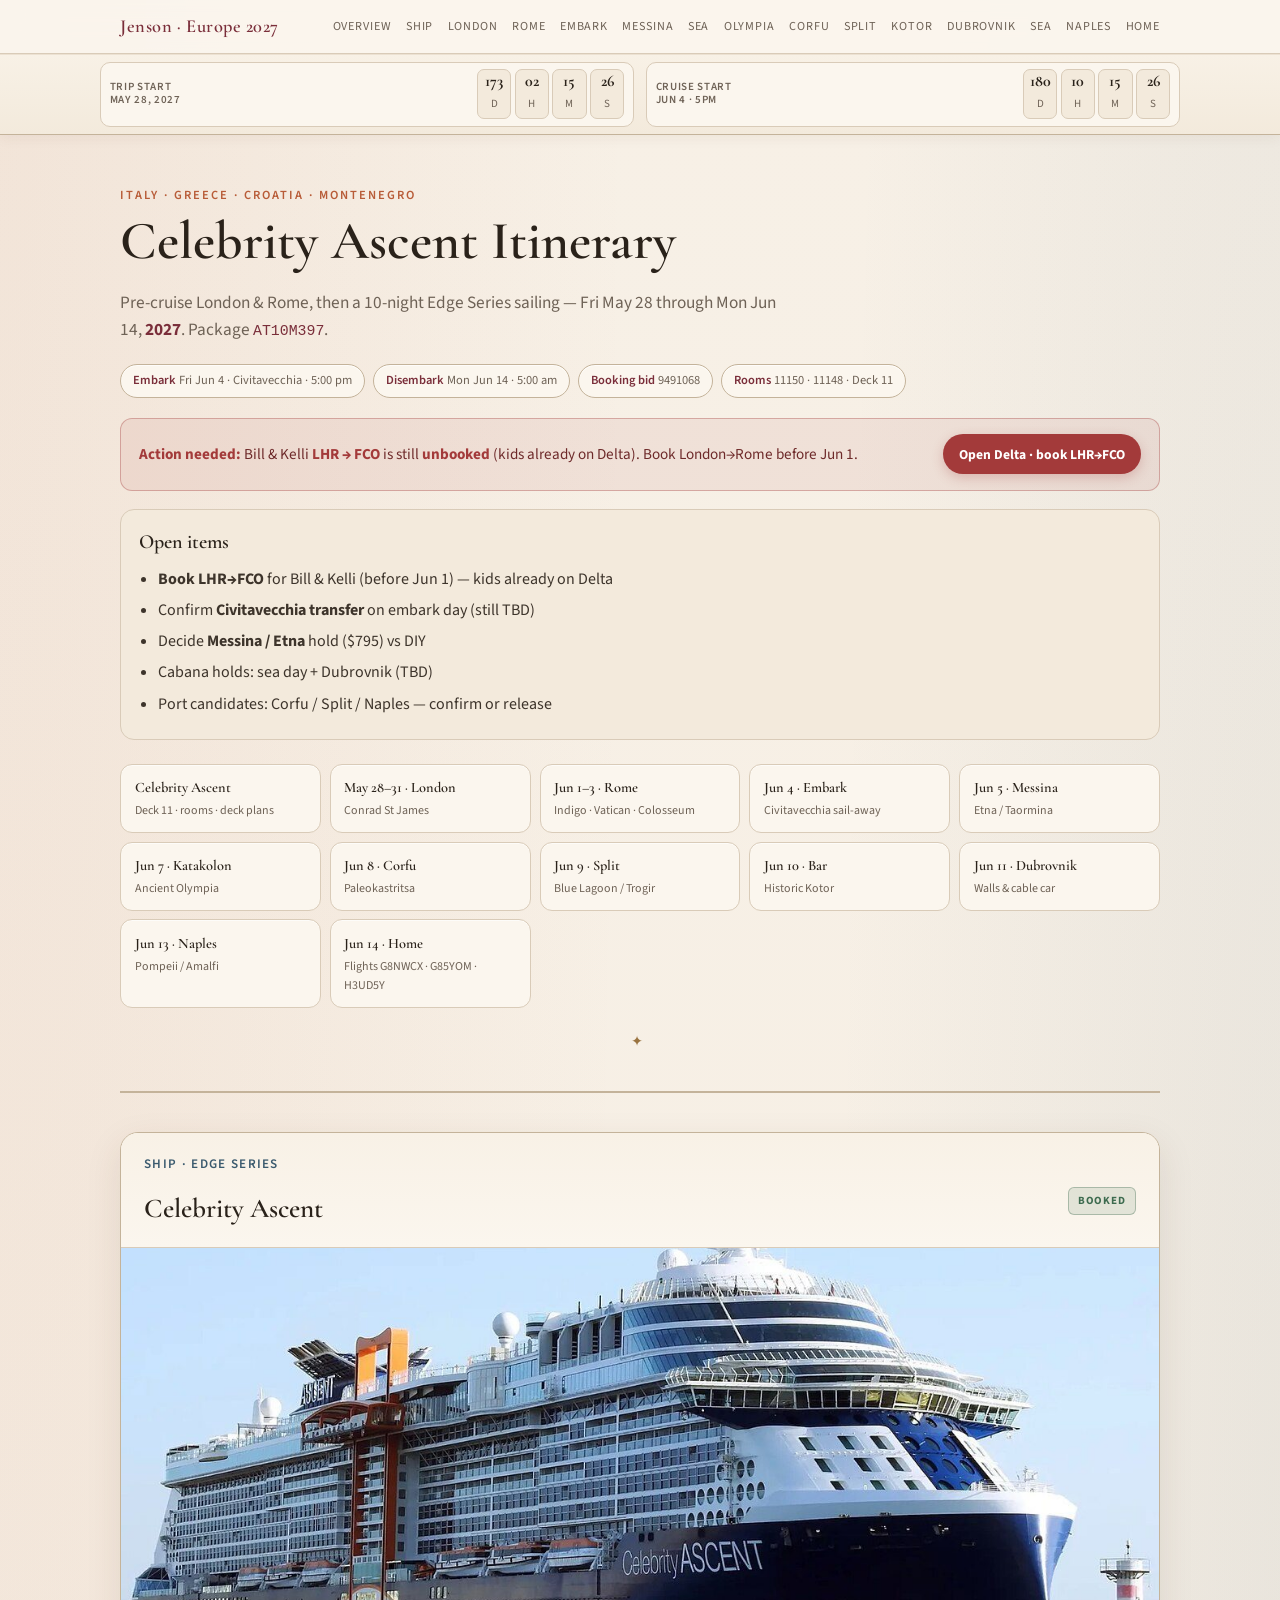
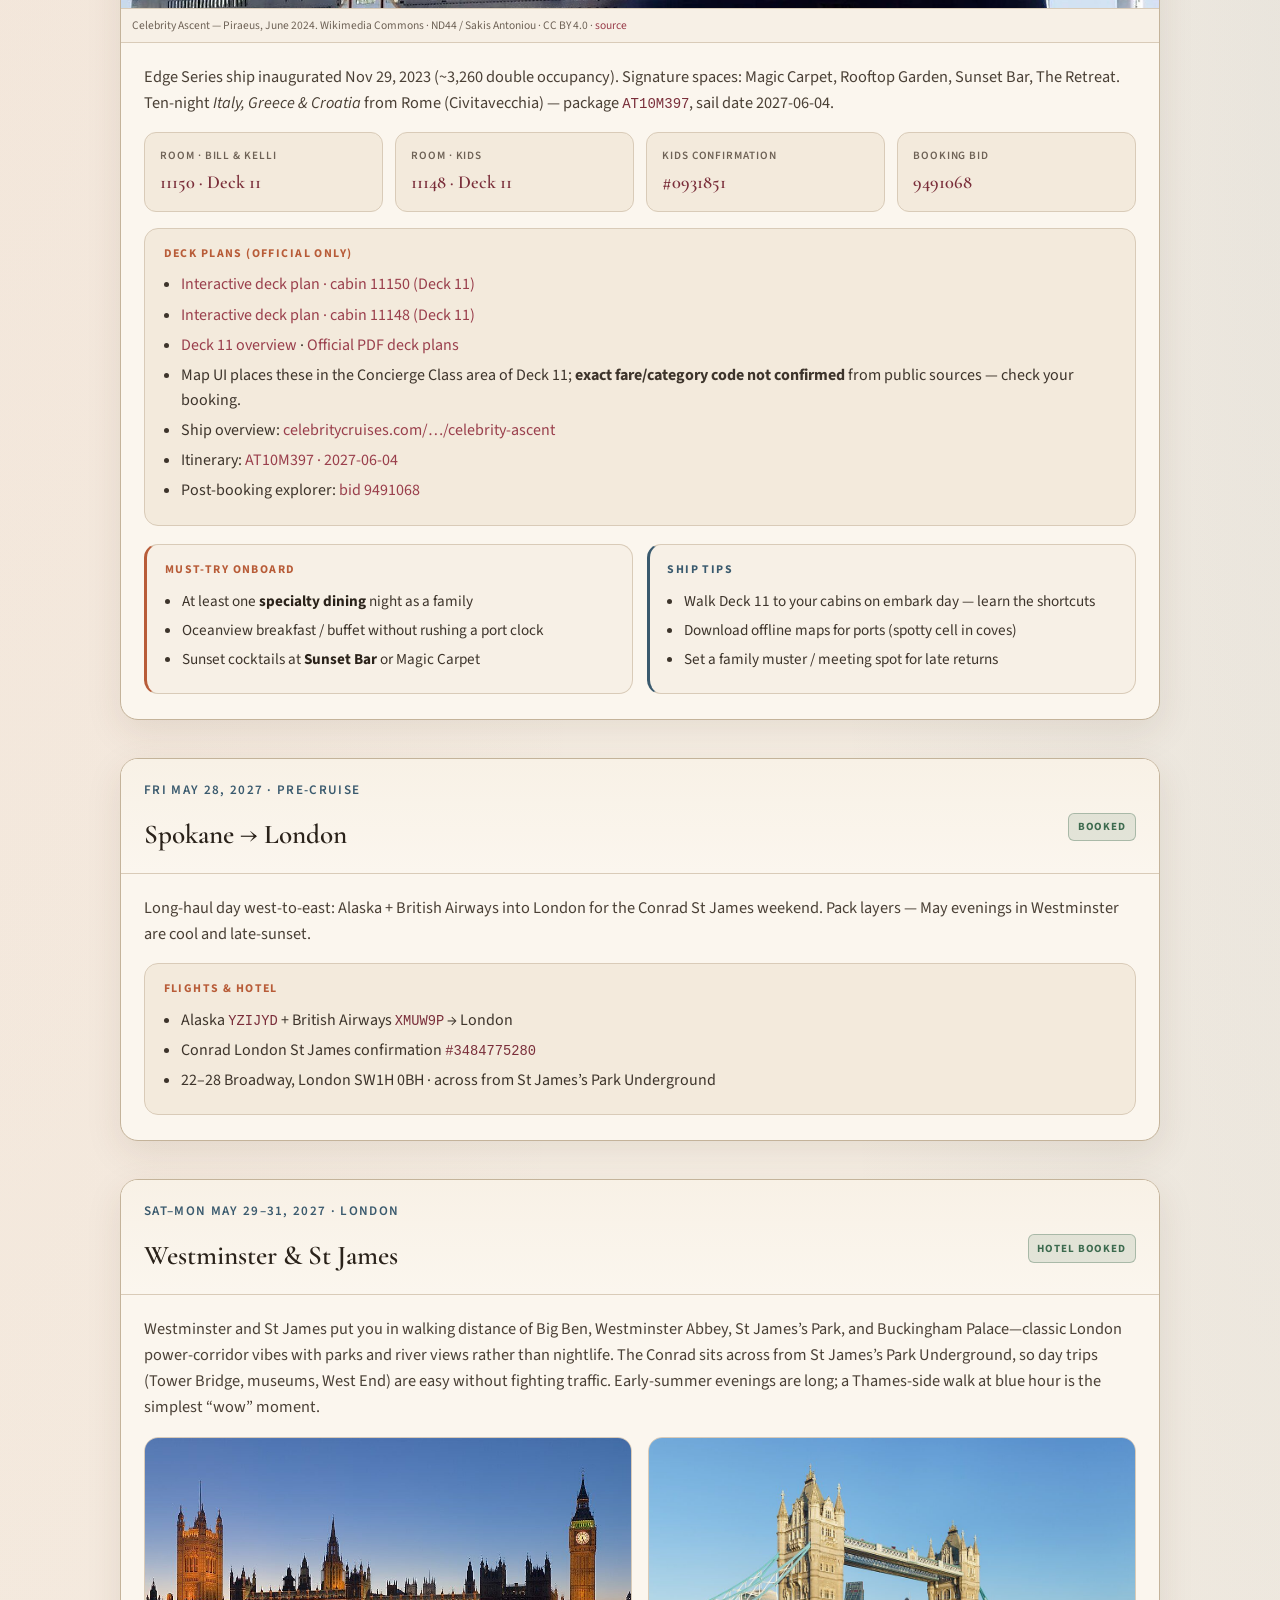
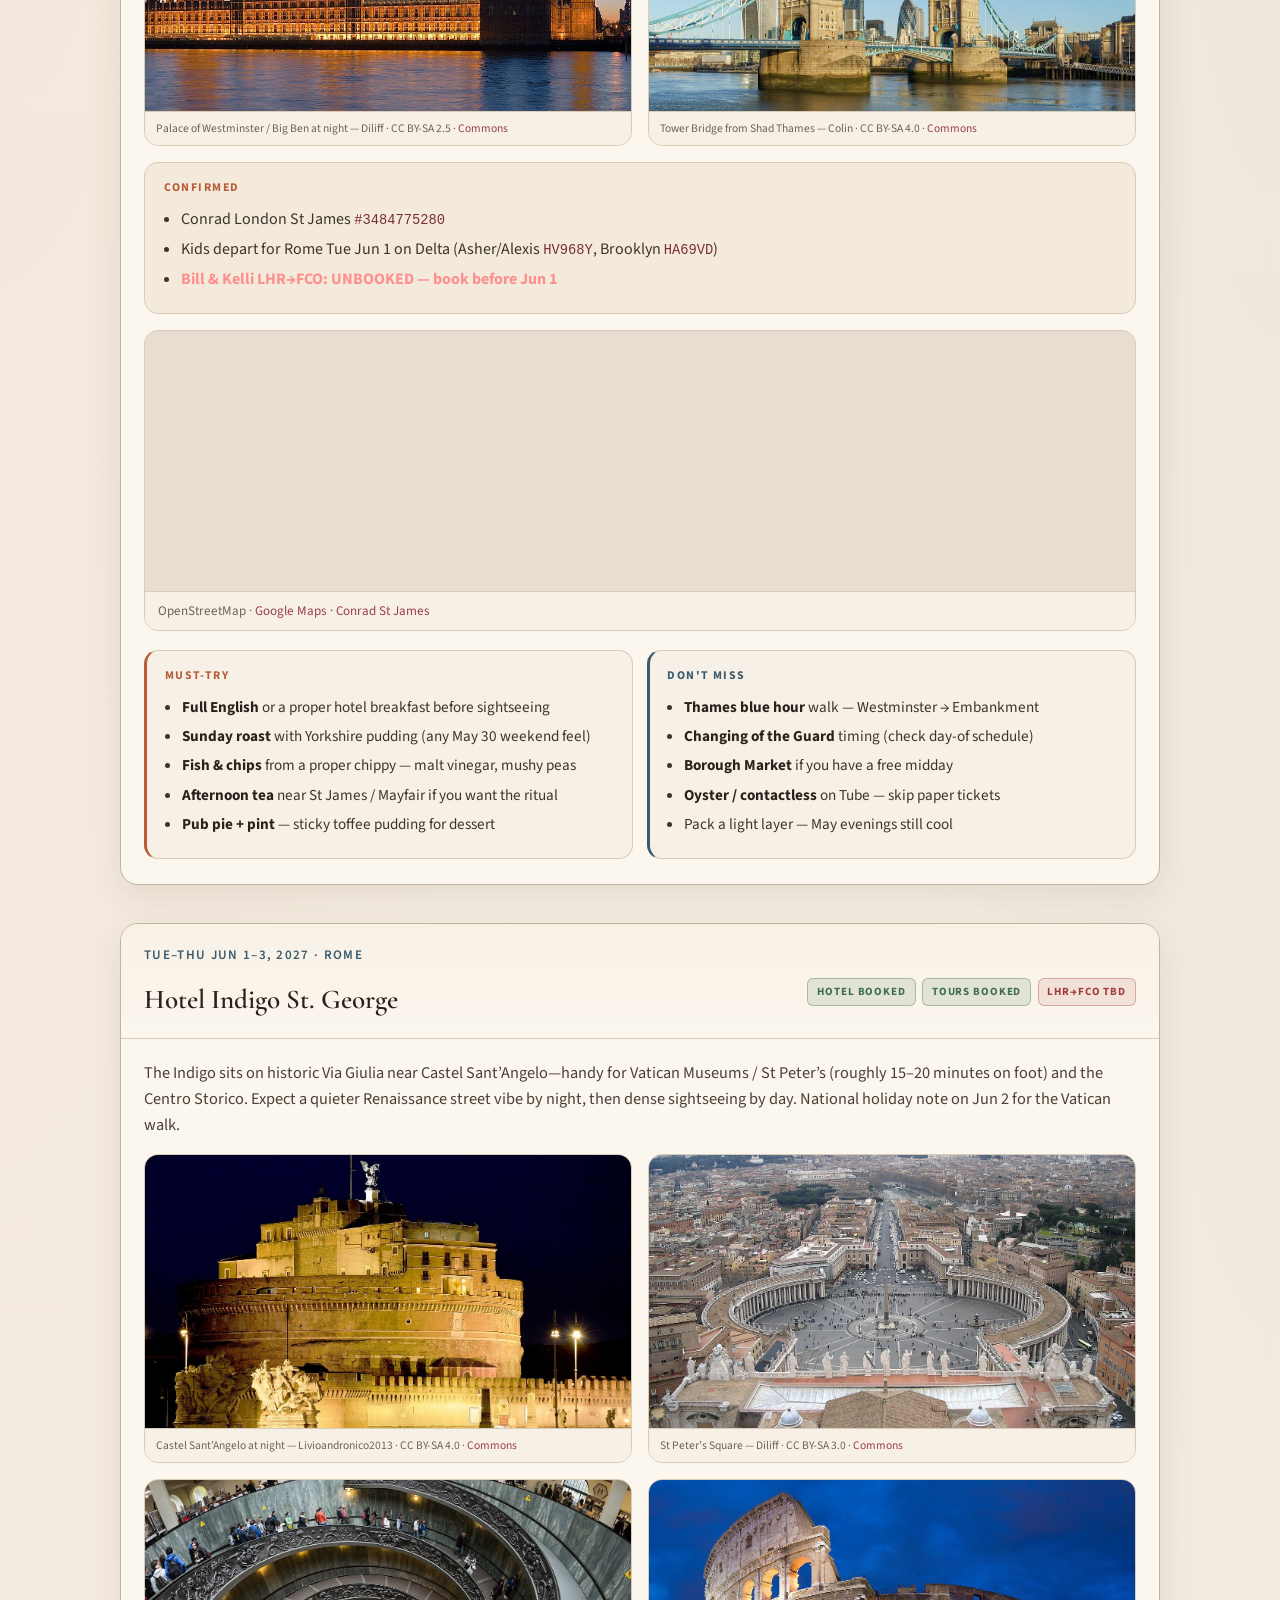
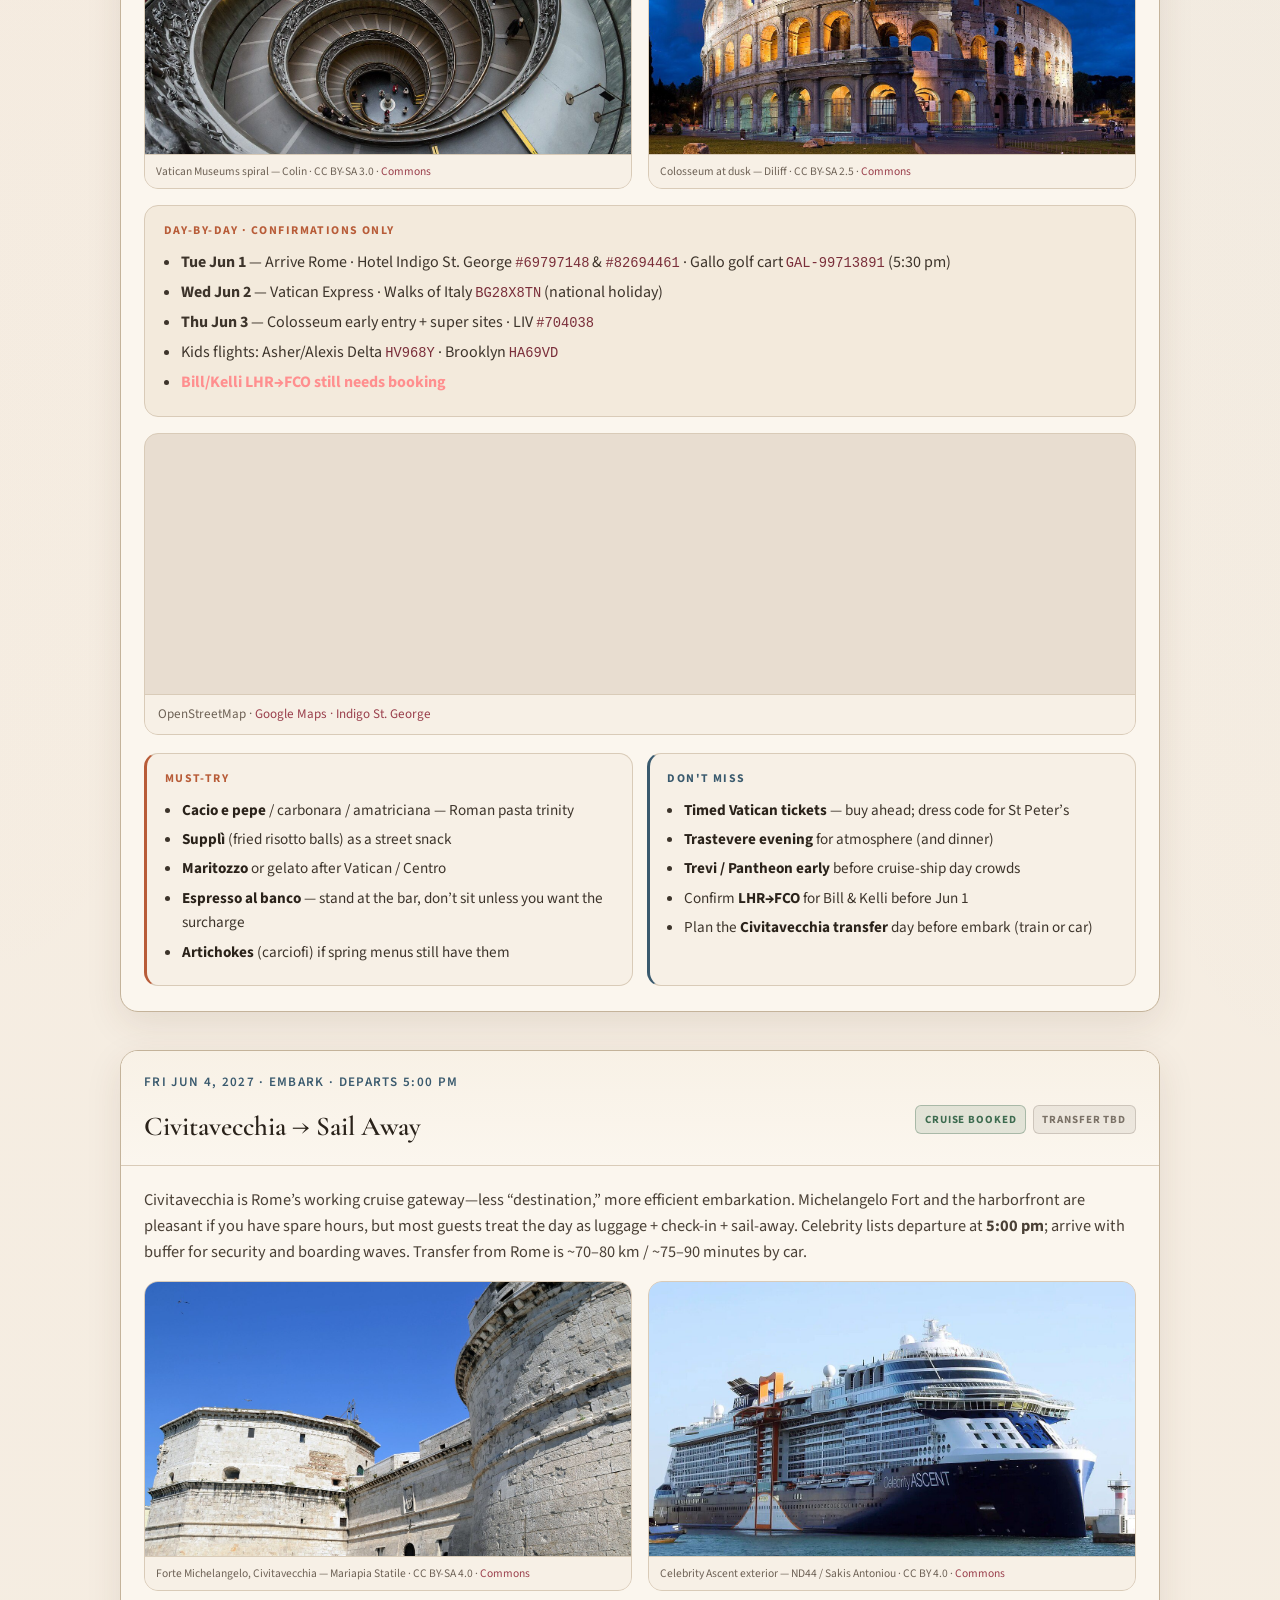
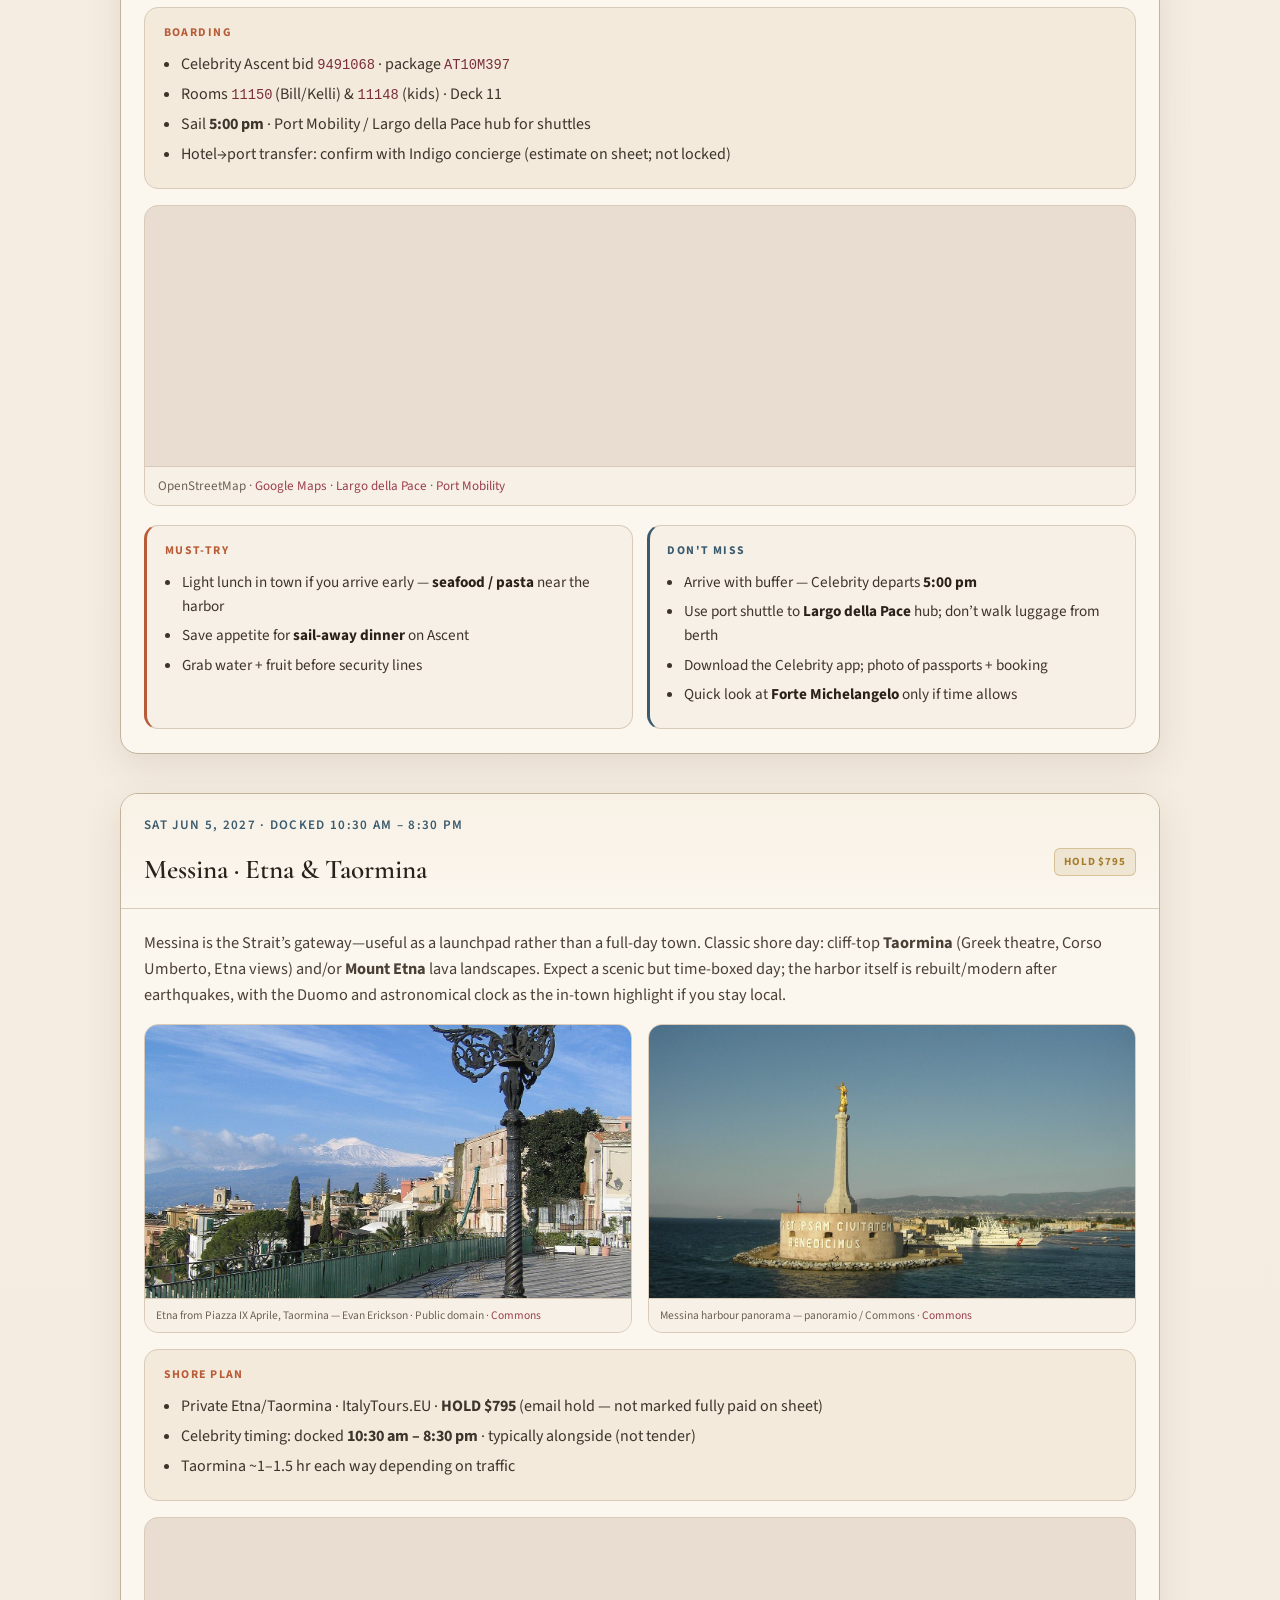
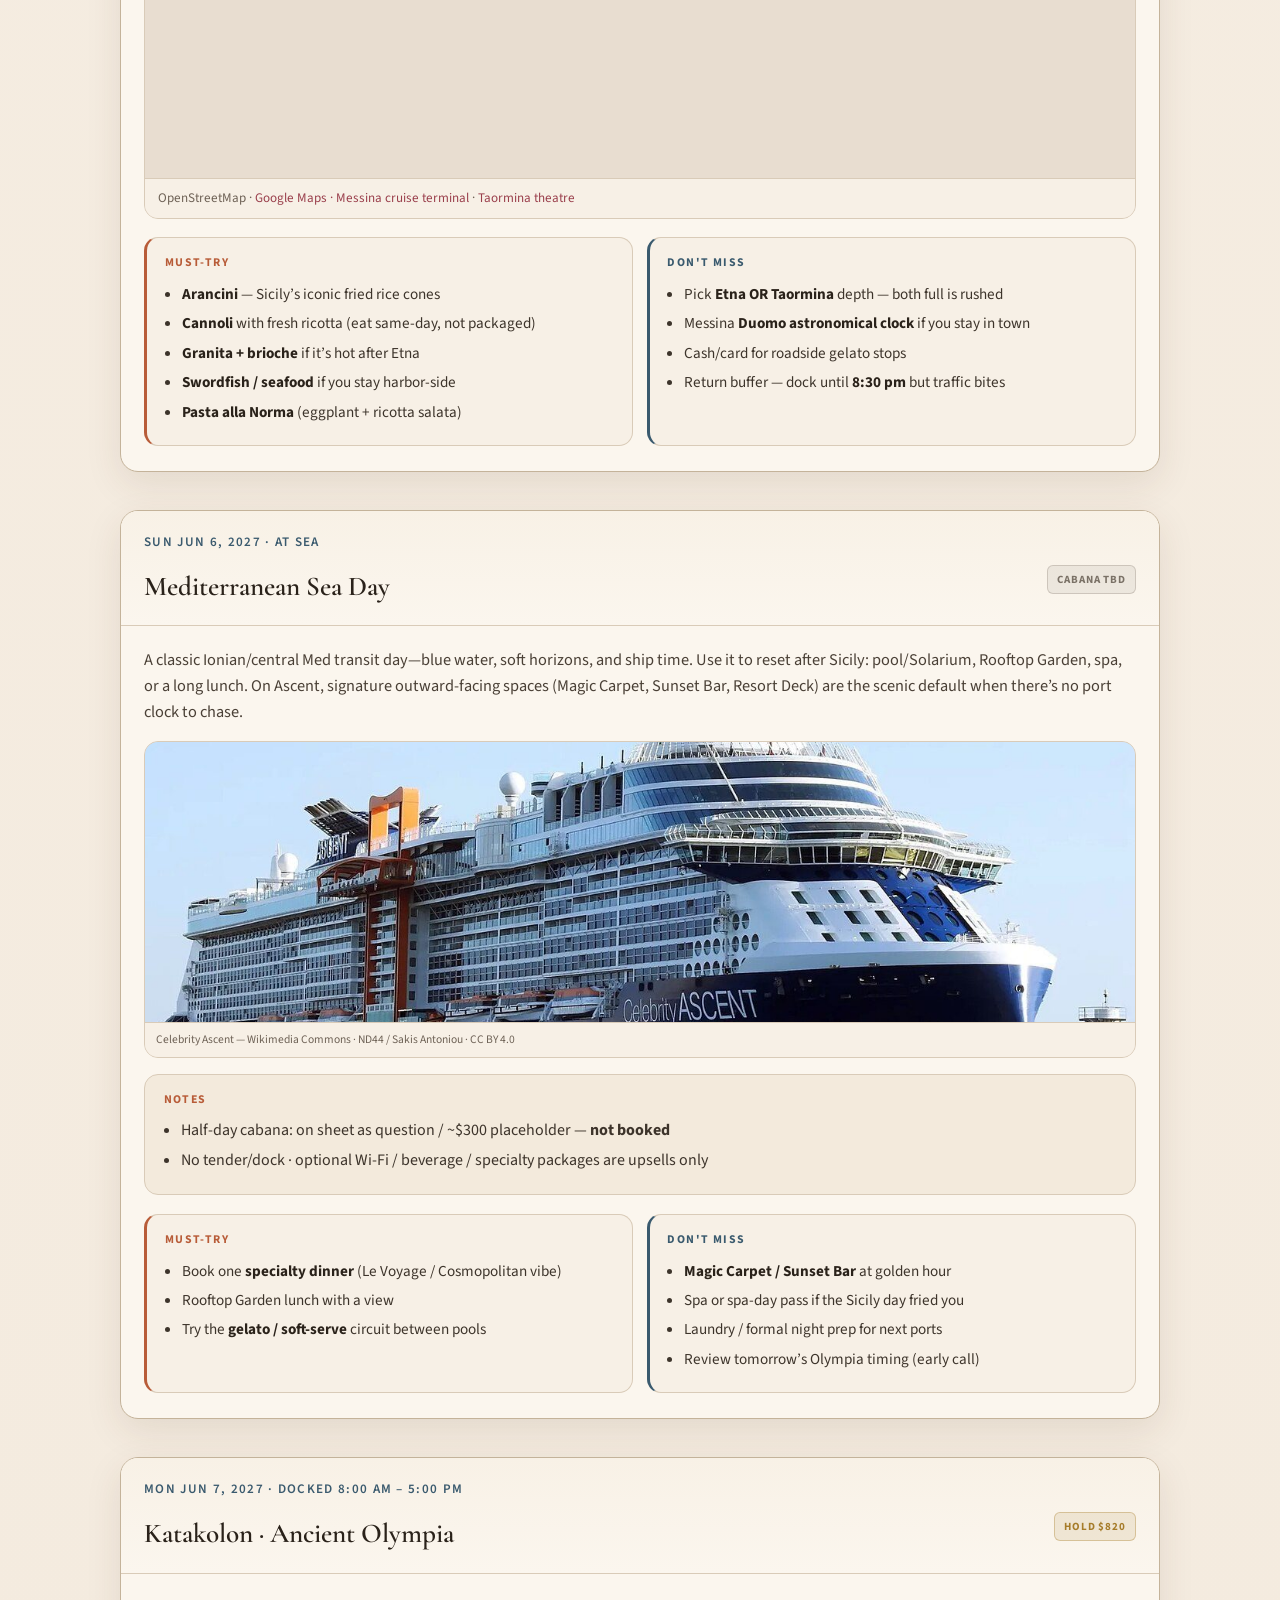
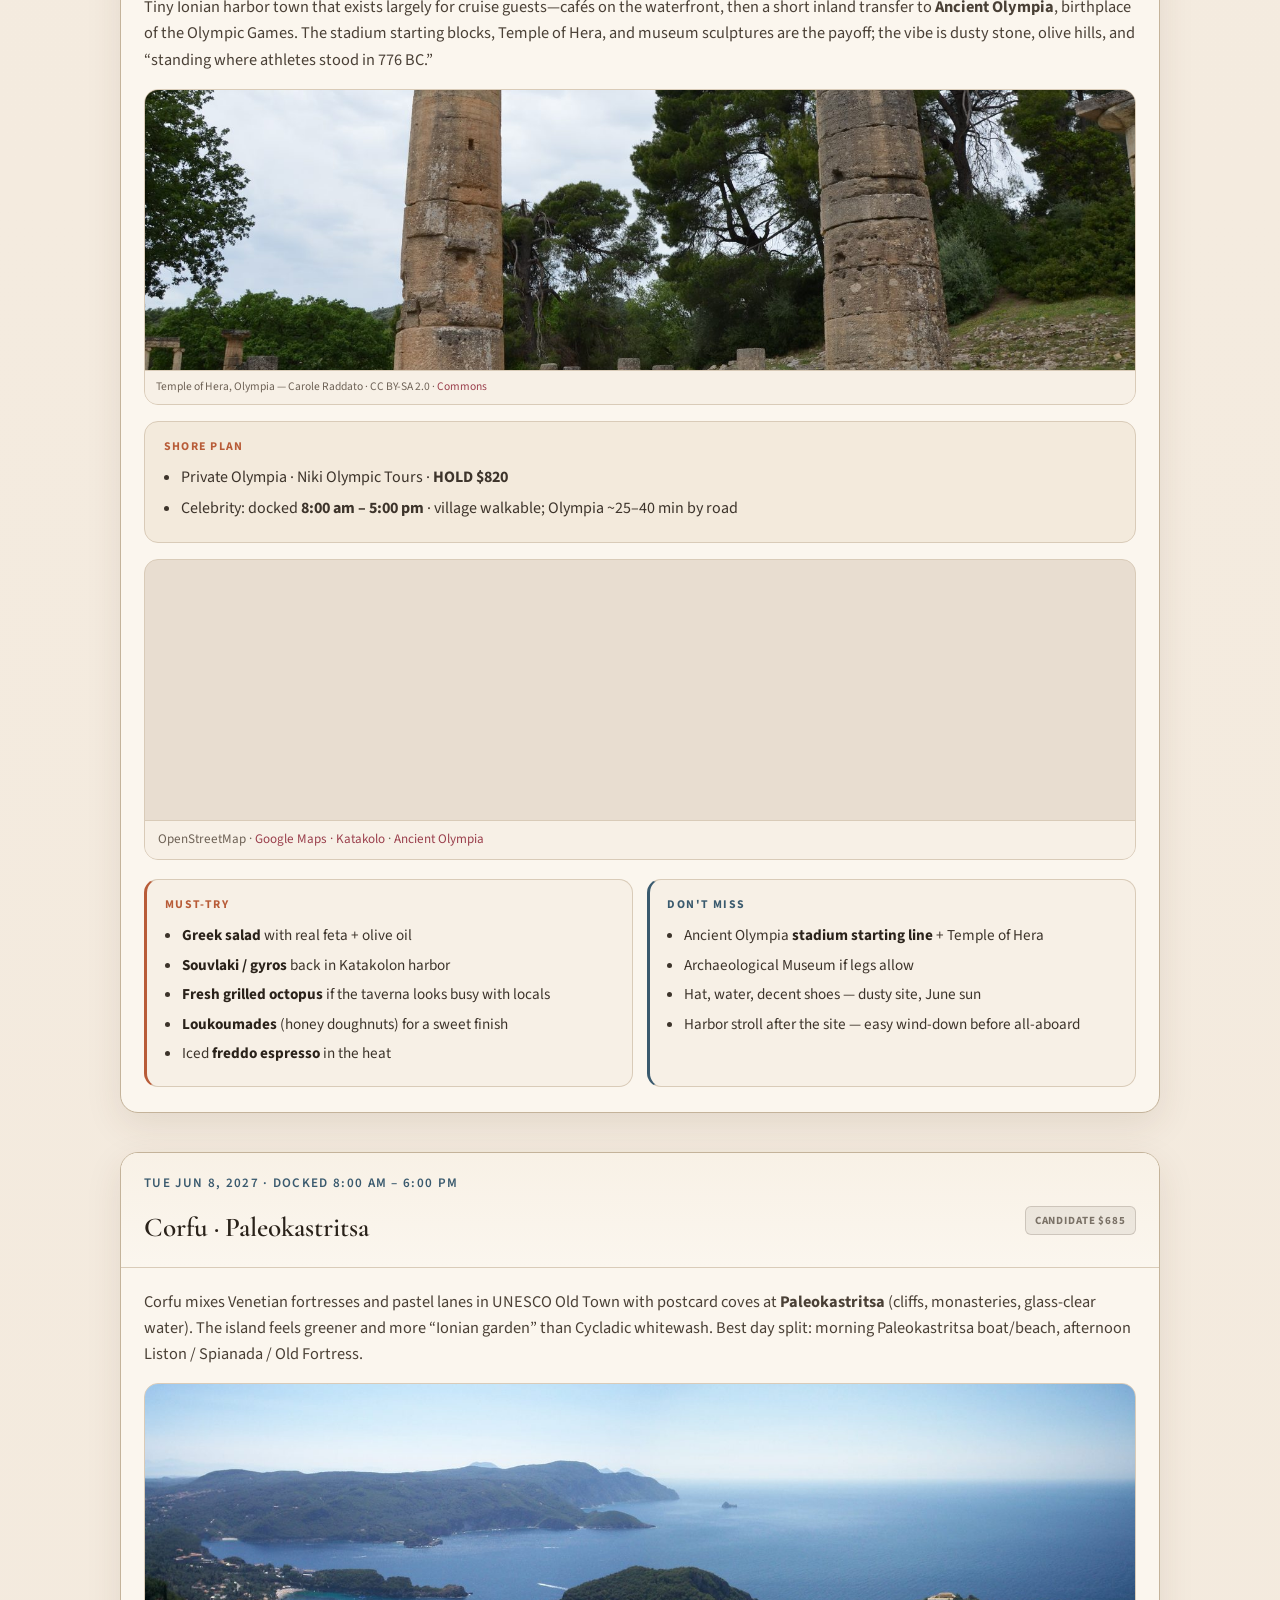
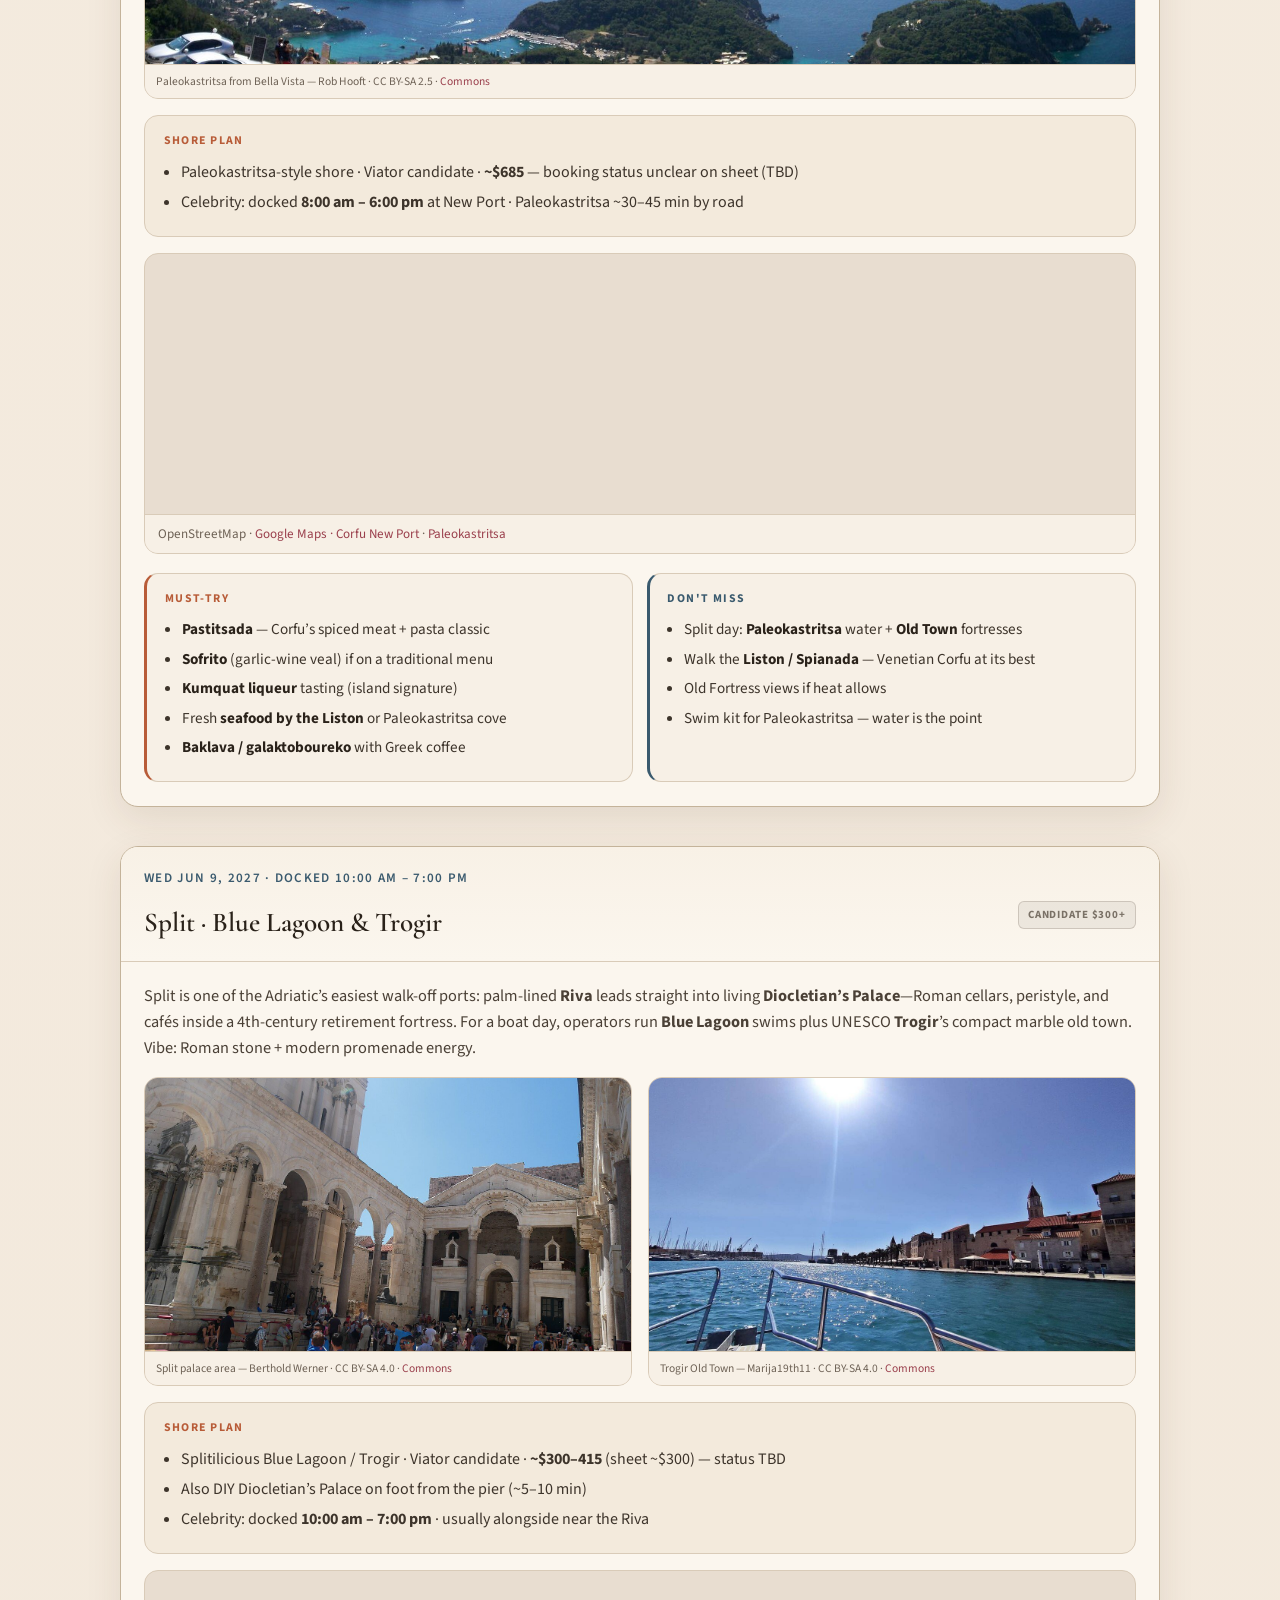
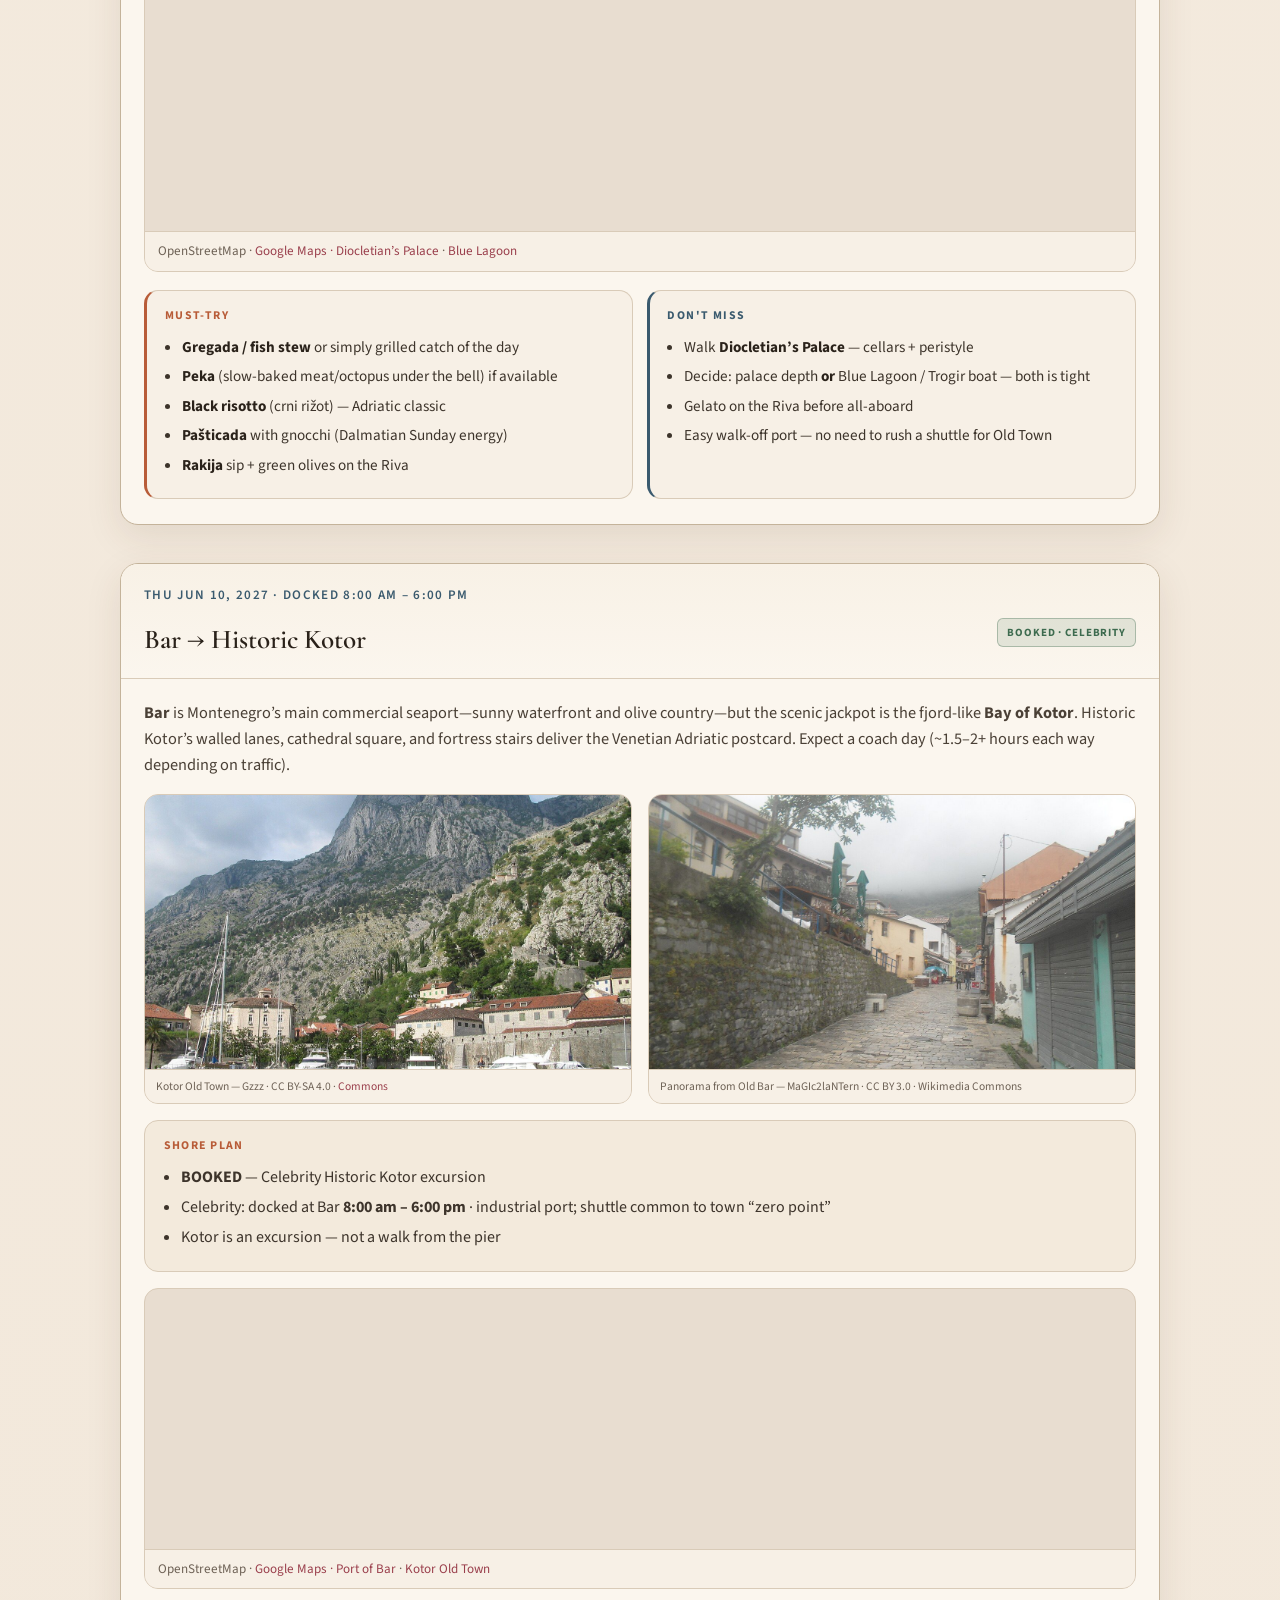
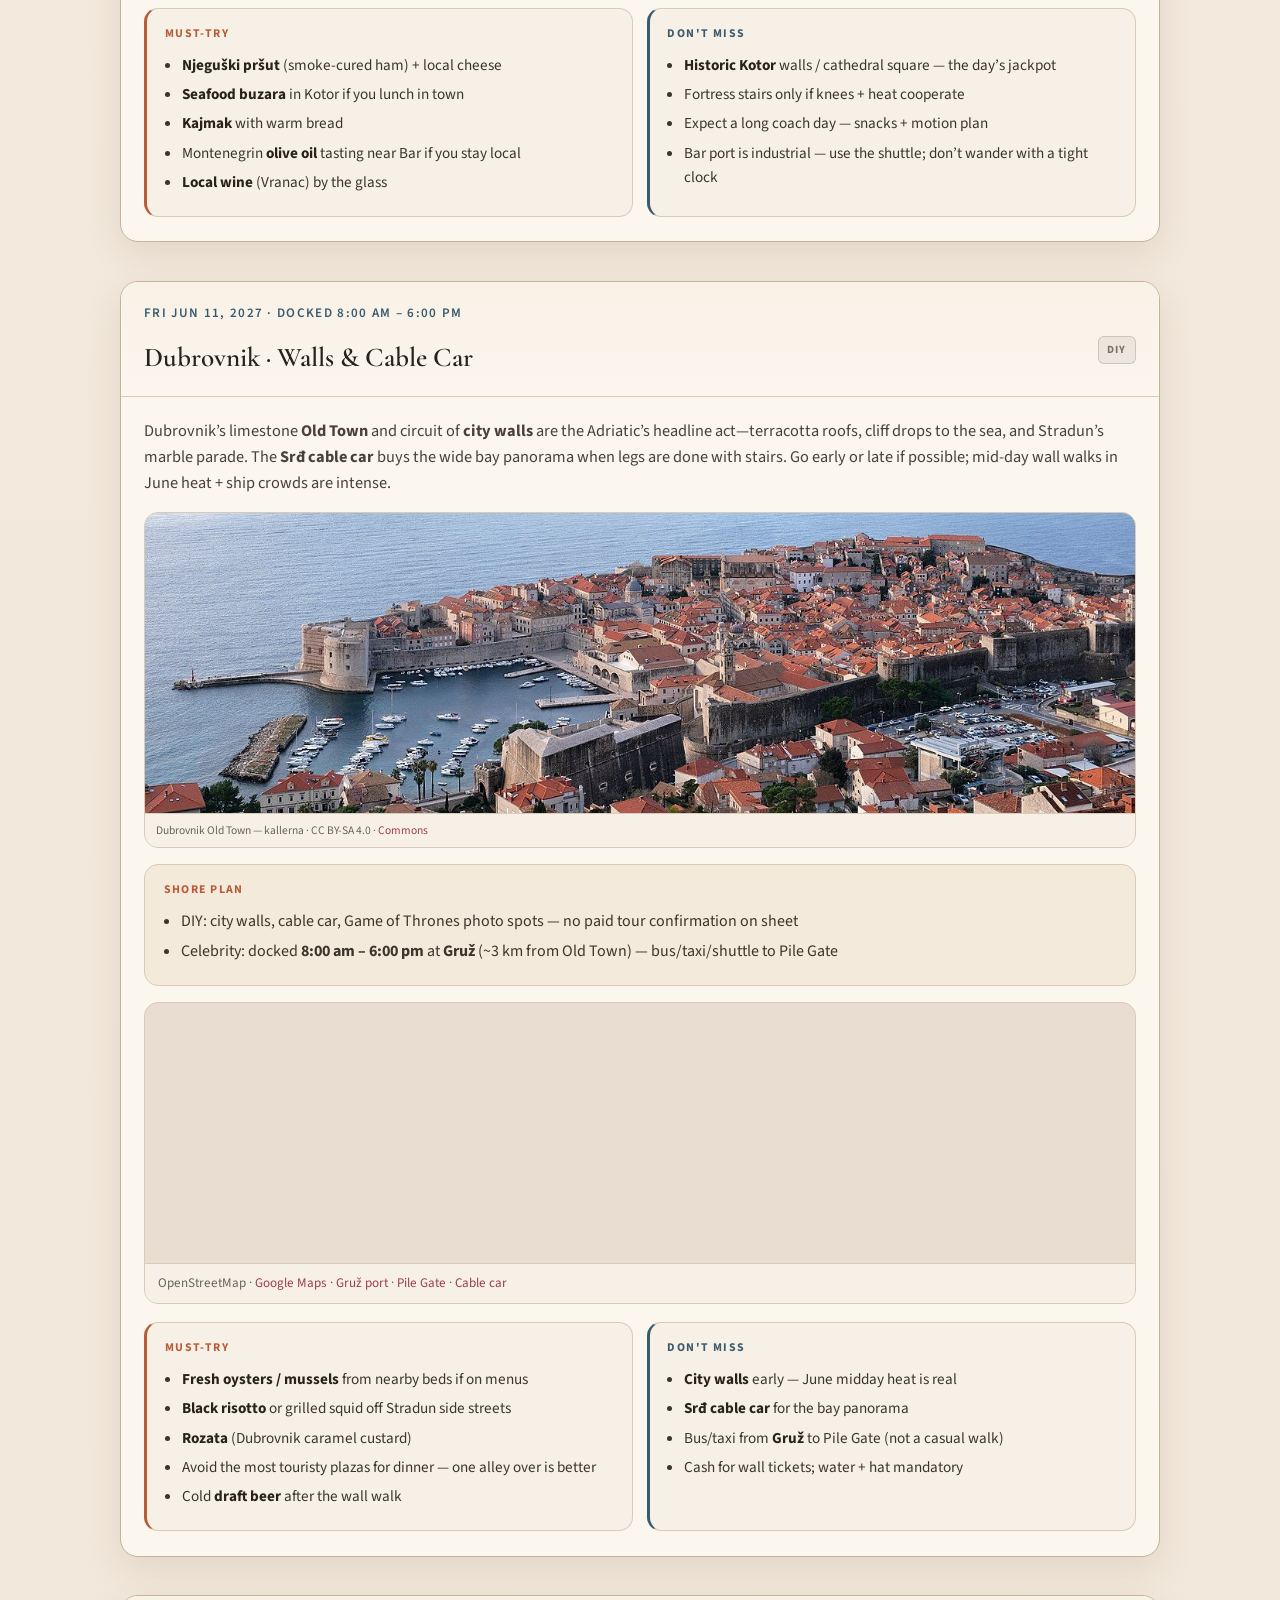
==== commit 72e53471: "Design polish: mobile Jump-to nav, ops CTA, type floor, open items. Strip public footer dev tip; ski" ====
--- a/index.html
+++ b/index.html
@@ -121,8 +121,6 @@
   border: 1px solid var(--line2);
   border-radius: 18px; overflow: hidden;
   box-shadow: var(--shadow);
-  outline: 1px solid rgba(154, 115, 64, 0.18);
-  outline-offset: 3px;
 }
 .day-head {
   padding: 1.3rem 1.45rem 1.05rem;
@@ -141,7 +139,7 @@
 }
 .badges { display: flex; flex-wrap: wrap; gap: .4rem; }
 .badge {
-  font-size: .68rem; font-weight: 700; letter-spacing: .08em; text-transform: uppercase;
+  font-size: .6875rem; font-weight: 700; letter-spacing: .08em; text-transform: uppercase;
   padding: .28rem .55rem; border-radius: 6px; border: 1px solid transparent;
 }
 .badge.booked { background: rgba(61,107,79,.12); color: var(--booked); border-color: rgba(61,107,79,.35); }
@@ -159,7 +157,7 @@
   margin: 0; border-radius: 14px; overflow: hidden; border: 1px solid var(--line);
   background: #e8ddd0;
 }
-.photo img { display: block; width: 100%; height: 230px; object-fit: cover; }
+.photo img { display: block; width: 100%; aspect-ratio: 16 / 9; height: auto; object-fit: cover; border-radius: 0; }
 .photo figcaption {
   font-size: .72rem; color: var(--muted); padding: .55rem .7rem; line-height: 1.35;
   border-top: 1px solid var(--line); background: #f7f0e6;
@@ -225,7 +223,7 @@
   box-shadow: 0 1px 0 rgba(255,255,255,.65) inset;
 }
 .toc a:hover { border-color: var(--terracotta); color: var(--wine); }
-.toc a span { display: block; color: var(--muted); font-size: .72rem; margin-top: .15rem; font-family: var(--sans); font-weight: 400; }
+.toc a span { display: block; color: var(--muted); font-size: .75rem; margin-top: .15rem; font-family: var(--sans); font-weight: 400; }
 
 /* COUNTDOWN */
 .countdown-bar {
@@ -249,7 +247,7 @@
   font-size: .92rem; line-height: 1.15; min-width: 0; flex: 1 1 auto;
 }
 .cd-label span {
-  display: block; font-family: var(--sans); font-size: .58rem; letter-spacing: .06em;
+  display: block; font-family: var(--sans); font-size: .6875rem; letter-spacing: .06em;
   text-transform: uppercase; color: var(--muted); font-weight: 600; margin-bottom: .05rem;
 }
 .cd-when { display: block; }
@@ -265,7 +263,7 @@
   display: block; font-family: var(--serif); font-size: 1rem; color: var(--ink); line-height: 1.05;
 }
 .cd-unit i {
-  font-style: normal; font-size: .52rem; letter-spacing: .04em; text-transform: uppercase; color: var(--muted);
+  font-style: normal; font-size: .6875rem; letter-spacing: .04em; text-transform: uppercase; color: var(--muted);
 }
 .cd-done { color: var(--olive); font-weight: 600; font-size: .8rem; margin-left: auto; white-space: nowrap; }
 
@@ -274,10 +272,10 @@
   .countdown-inner { grid-template-columns: 1fr; gap: .3rem; }
   .cd-card { padding: .32rem .45rem; gap: .35rem; }
   .cd-label { font-size: .82rem; }
-  .cd-label > span:first-child { font-size: .52rem; }
+  .cd-label > span:first-child { font-size: .6875rem; }
   .cd-unit { min-width: 1.85rem; padding: .12rem .15rem; border-radius: 6px; }
   .cd-unit b { font-size: .92rem; }
-  .cd-unit i { font-size: .48rem; }
+  .cd-unit i { font-size: .6875rem; }
   .cd-unit[data-u="sec"] { display: none; }
 }
 
@@ -309,27 +307,101 @@
 .tip-col li { margin: .32rem 0; font-size: .95rem; }
 .tip-col li strong { color: var(--ink); }
 
+
+/* Mobile jump nav */
+.nav-desktop { display: flex; flex-wrap: wrap; gap: .45rem .9rem; align-items: center; }
+.nav-jump { display: none; margin-left: auto; }
+.nav-jump select {
+  appearance: none; -webkit-appearance: none;
+  font-family: var(--sans); font-size: .85rem; font-weight: 600;
+  color: var(--wine); background: var(--paper);
+  border: 1px solid var(--line2); border-radius: 999px;
+  padding: .45rem 2rem .45rem .9rem;
+  min-height: 40px; cursor: pointer;
+  background-image: linear-gradient(45deg, transparent 50%, var(--wine) 50%),
+    linear-gradient(135deg, var(--wine) 50%, transparent 50%);
+  background-position: calc(100% - 14px) 55%, calc(100% - 9px) 55%;
+  background-size: 5px 5px, 5px 5px;
+  background-repeat: no-repeat;
+}
+@media (max-width: 820px) {
+  .nav-desktop { display: none; }
+  .nav-jump { display: block; }
+  .topnav-inner { flex-wrap: nowrap; gap: .5rem; }
+  .brand { font-size: 1.05rem; margin-right: 0; flex: 1; min-width: 0; }
+}
+.sr-only {
+  position: absolute; width: 1px; height: 1px; padding: 0; margin: -1px;
+  overflow: hidden; clip: rect(0,0,0,0); border: 0;
+}
+.alert-banner {
+  display: flex; flex-wrap: wrap; gap: .75rem; align-items: center; justify-content: space-between;
+}
+.alert-banner .alert-copy { flex: 1 1 220px; }
+.btn-alert {
+  display: inline-flex; align-items: center; justify-content: center;
+  appearance: none; border: 0; cursor: pointer; text-decoration: none;
+  background: var(--alert); color: #fff; font-weight: 700; font-size: .85rem;
+  padding: .55rem 1rem; border-radius: 999px; min-height: 40px;
+  box-shadow: 0 4px 12px rgba(163, 58, 58, 0.25);
+  white-space: nowrap;
+}
+.btn-alert:hover { background: #8c2f2f; color: #fff; text-decoration: none; }
+.open-items {
+  margin-top: 1.15rem; padding: 1rem 1.15rem; border-radius: 14px;
+  background: #f3eadc; border: 1px solid var(--line);
+}
+.open-items h2 {
+  margin: 0 0 .55rem; font-family: var(--serif); font-size: 1.25rem; color: var(--ink); font-weight: 600;
+}
+.open-items ul { margin: 0; padding-left: 1.15rem; color: #3d342b; }
+.open-items li { margin: .35rem 0; }
+.open-items .done { color: var(--muted); text-decoration: line-through; }
+
 </style>
 </head>
 
 <body>
 <nav class="topnav"><div class="topnav-inner">
   <div class="brand">Jenson · Europe 2027</div>
-  <a class="navlink" href="#overview">Overview</a>
-  <a class="navlink" href="#ship">Ship</a>
-  <a class="navlink" href="#london">London</a>
-  <a class="navlink" href="#rome">Rome</a>
-  <a class="navlink" href="#embark">Embark</a>
-  <a class="navlink" href="#messina">Messina</a>
-  <a class="navlink" href="#sea1">Sea</a>
-  <a class="navlink" href="#katakolon">Olympia</a>
-  <a class="navlink" href="#corfu">Corfu</a>
-  <a class="navlink" href="#split">Split</a>
-  <a class="navlink" href="#bar">Kotor</a>
-  <a class="navlink" href="#dubrovnik">Dubrovnik</a>
-  <a class="navlink" href="#sea2">Sea</a>
-  <a class="navlink" href="#naples">Naples</a>
-  <a class="navlink" href="#home">Home</a>
+  <div class="nav-desktop">
+    <a class="navlink" href="#overview">Overview</a>
+    <a class="navlink" href="#ship">Ship</a>
+    <a class="navlink" href="#london">London</a>
+    <a class="navlink" href="#rome">Rome</a>
+    <a class="navlink" href="#embark">Embark</a>
+    <a class="navlink" href="#messina">Messina</a>
+    <a class="navlink" href="#sea1">Sea</a>
+    <a class="navlink" href="#katakolon">Olympia</a>
+    <a class="navlink" href="#corfu">Corfu</a>
+    <a class="navlink" href="#split">Split</a>
+    <a class="navlink" href="#bar">Kotor</a>
+    <a class="navlink" href="#dubrovnik">Dubrovnik</a>
+    <a class="navlink" href="#sea2">Sea</a>
+    <a class="navlink" href="#naples">Naples</a>
+    <a class="navlink" href="#home">Home</a>
+  </div>
+  <label class="nav-jump">
+    <span class="sr-only">Jump to section</span>
+    <select id="navJump" aria-label="Jump to section">
+      <option value="">Jump to…</option>
+      <option value="#overview">Overview</option>
+      <option value="#ship">Ship</option>
+      <option value="#london">London</option>
+      <option value="#rome">Rome</option>
+      <option value="#embark">Embark</option>
+      <option value="#messina">Messina</option>
+      <option value="#sea1">Sea day</option>
+      <option value="#katakolon">Olympia</option>
+      <option value="#corfu">Corfu</option>
+      <option value="#split">Split</option>
+      <option value="#bar">Kotor</option>
+      <option value="#dubrovnik">Dubrovnik</option>
+      <option value="#sea2">Sea day 2</option>
+      <option value="#naples">Naples</option>
+      <option value="#home">Home</option>
+    </select>
+  </label>
 </div></nav>
 
 <div class="countdown-bar" id="countdowns">
@@ -354,11 +426,22 @@
   <div class="meta-row">
     <span class="chip"><strong>Embark</strong> Fri Jun 4 · Civitavecchia · 5:00 pm</span>
     <span class="chip"><strong>Disembark</strong> Mon Jun 14 · 5:00 am</span>
-    <span class="chip"><strong>Bid</strong> 9491068</span>
+    <span class="chip"><strong>Booking bid</strong> 9491068</span>
     <span class="chip"><strong>Rooms</strong> 11150 · 11148 · Deck 11</span>
   </div>
   <div class="alert-banner">
-    <strong>Action needed:</strong> Bill &amp; Kelli <strong>LHR → FCO</strong> is still <strong>unbooked</strong> (kids already on Delta). Book London→Rome before Jun 1.
+    <div class="alert-copy"><strong>Action needed:</strong> Bill &amp; Kelli <strong>LHR → FCO</strong> is still <strong>unbooked</strong> (kids already on Delta). Book London→Rome before Jun 1.</div>
+    <a class="btn-alert" href="https://www.delta.com/" target="_blank" rel="noopener">Open Delta · book LHR→FCO</a>
+  </div>
+  <div class="open-items" id="open-items">
+    <h2>Open items</h2>
+    <ul>
+      <li><strong>Book LHR→FCO</strong> for Bill &amp; Kelli (before Jun 1) — kids already on Delta</li>
+      <li>Confirm <strong>Civitavecchia transfer</strong> on embark day (still TBD)</li>
+      <li>Decide <strong>Messina / Etna</strong> hold ($795) vs DIY</li>
+      <li>Cabana holds: sea day + Dubrovnik (TBD)</li>
+      <li>Port candidates: Corfu / Split / Naples — confirm or release</li>
+    </ul>
   </div>
   <div class="toc">
     <a href="#ship">Celebrity Ascent<span>Deck 11 · rooms · deck plans</span></a>
@@ -393,7 +476,7 @@
     <div class="ship-facts">
       <div class="fact"><div class="lbl">Room · Bill &amp; Kelli</div><div class="val">11150 · Deck 11</div></div>
       <div class="fact"><div class="lbl">Room · Kids</div><div class="val">11148 · Deck 11</div></div>
-      <div class="fact"><div class="lbl">Kids conf</div><div class="val">#0931851</div></div>
+      <div class="fact"><div class="lbl">Kids confirmation</div><div class="val">#0931851</div></div>
       <div class="fact"><div class="lbl">Booking bid</div><div class="val">9491068</div></div>
     </div>
     <div class="details">
@@ -1084,7 +1167,7 @@
   <p><strong>Jenson family · Europe 2027</strong> · Celebrity Ascent package <span class="mono">AT10M397</span> · sail 2027-06-04 · bid 9491068.</p>
   <p>Photos from Wikimedia Commons (see captions). Port times from Celebrity / CruiseTimetables. Deck plans linked to official Celebrity interactive maps — rooms 11150 &amp; 11148 on Deck 11; exact fare category not asserted.</p>
   <p>Confirmation numbers shown are only those provided on the planner sheet. No invented bookings.</p>
-  <p style="margin-top:1rem"><a href="#overview">Back to top</a> · Open locally with <span class="mono">python -m http.server</span> (see README).</p>
+  <p style="margin-top:1rem"><a href="#overview">Back to top</a></p>
 </footer>
 </div>
 
@@ -1117,6 +1200,19 @@
   tick();
   setInterval(tick, 1000);
 })();
+
+(function () {
+  var sel = document.getElementById("navJump");
+  if (!sel) return;
+  sel.addEventListener("change", function () {
+    var v = sel.value;
+    if (!v) return;
+    var el = document.querySelector(v);
+    if (el) el.scrollIntoView({ behavior: "smooth", block: "start" });
+    sel.value = "";
+  });
+})();
+
 </script>
 
 </body>
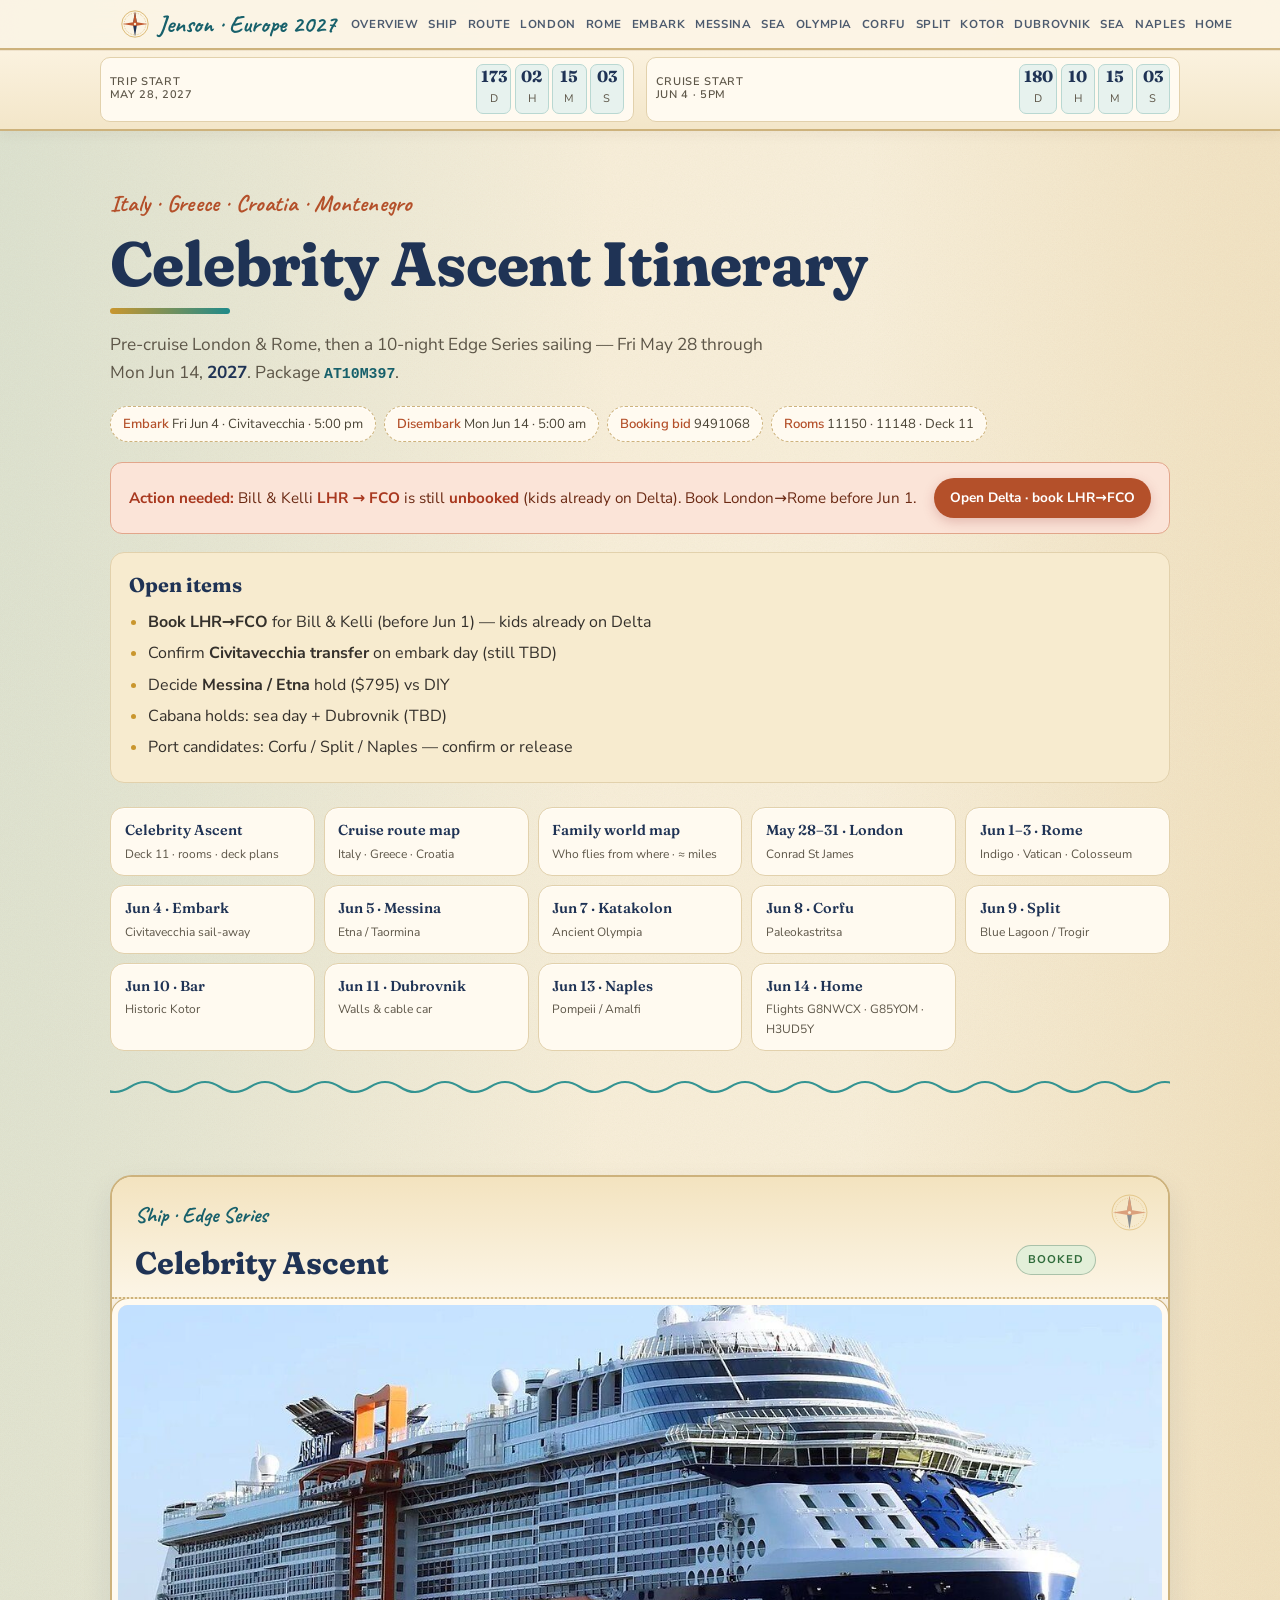
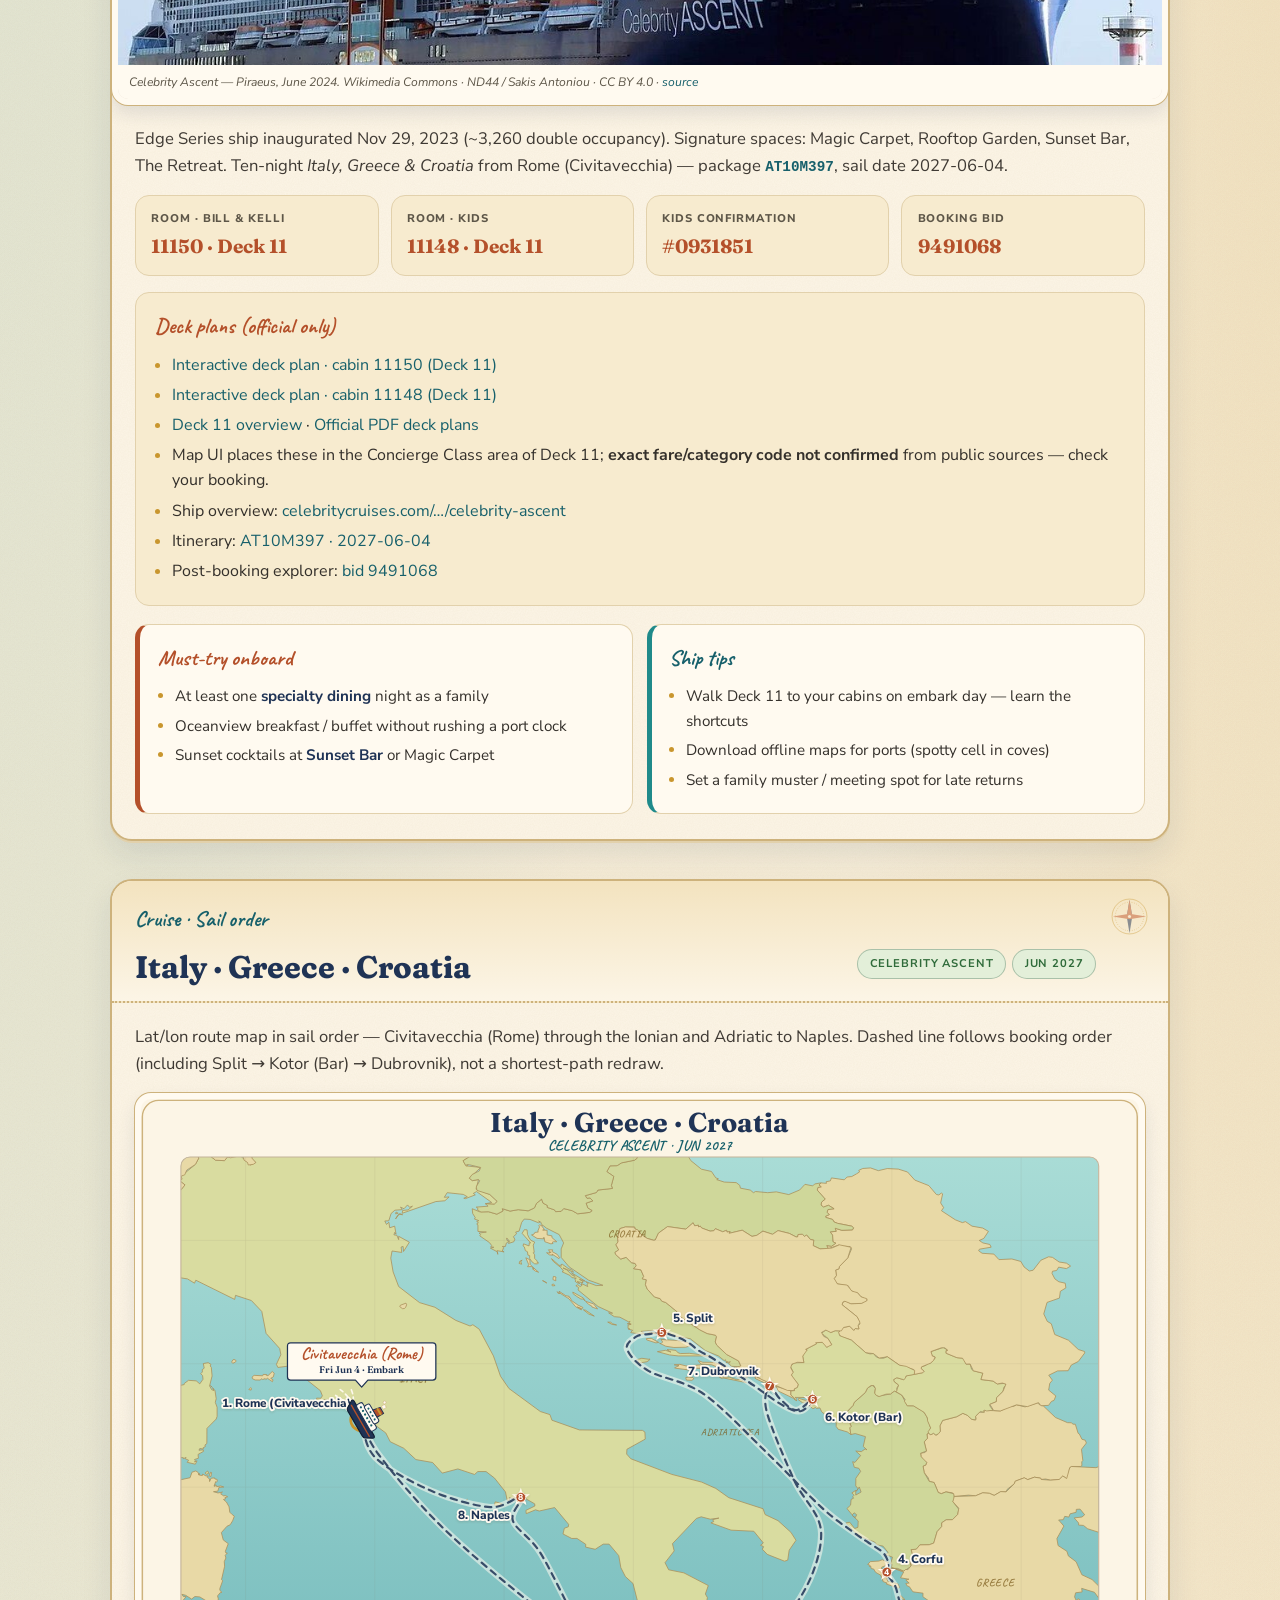
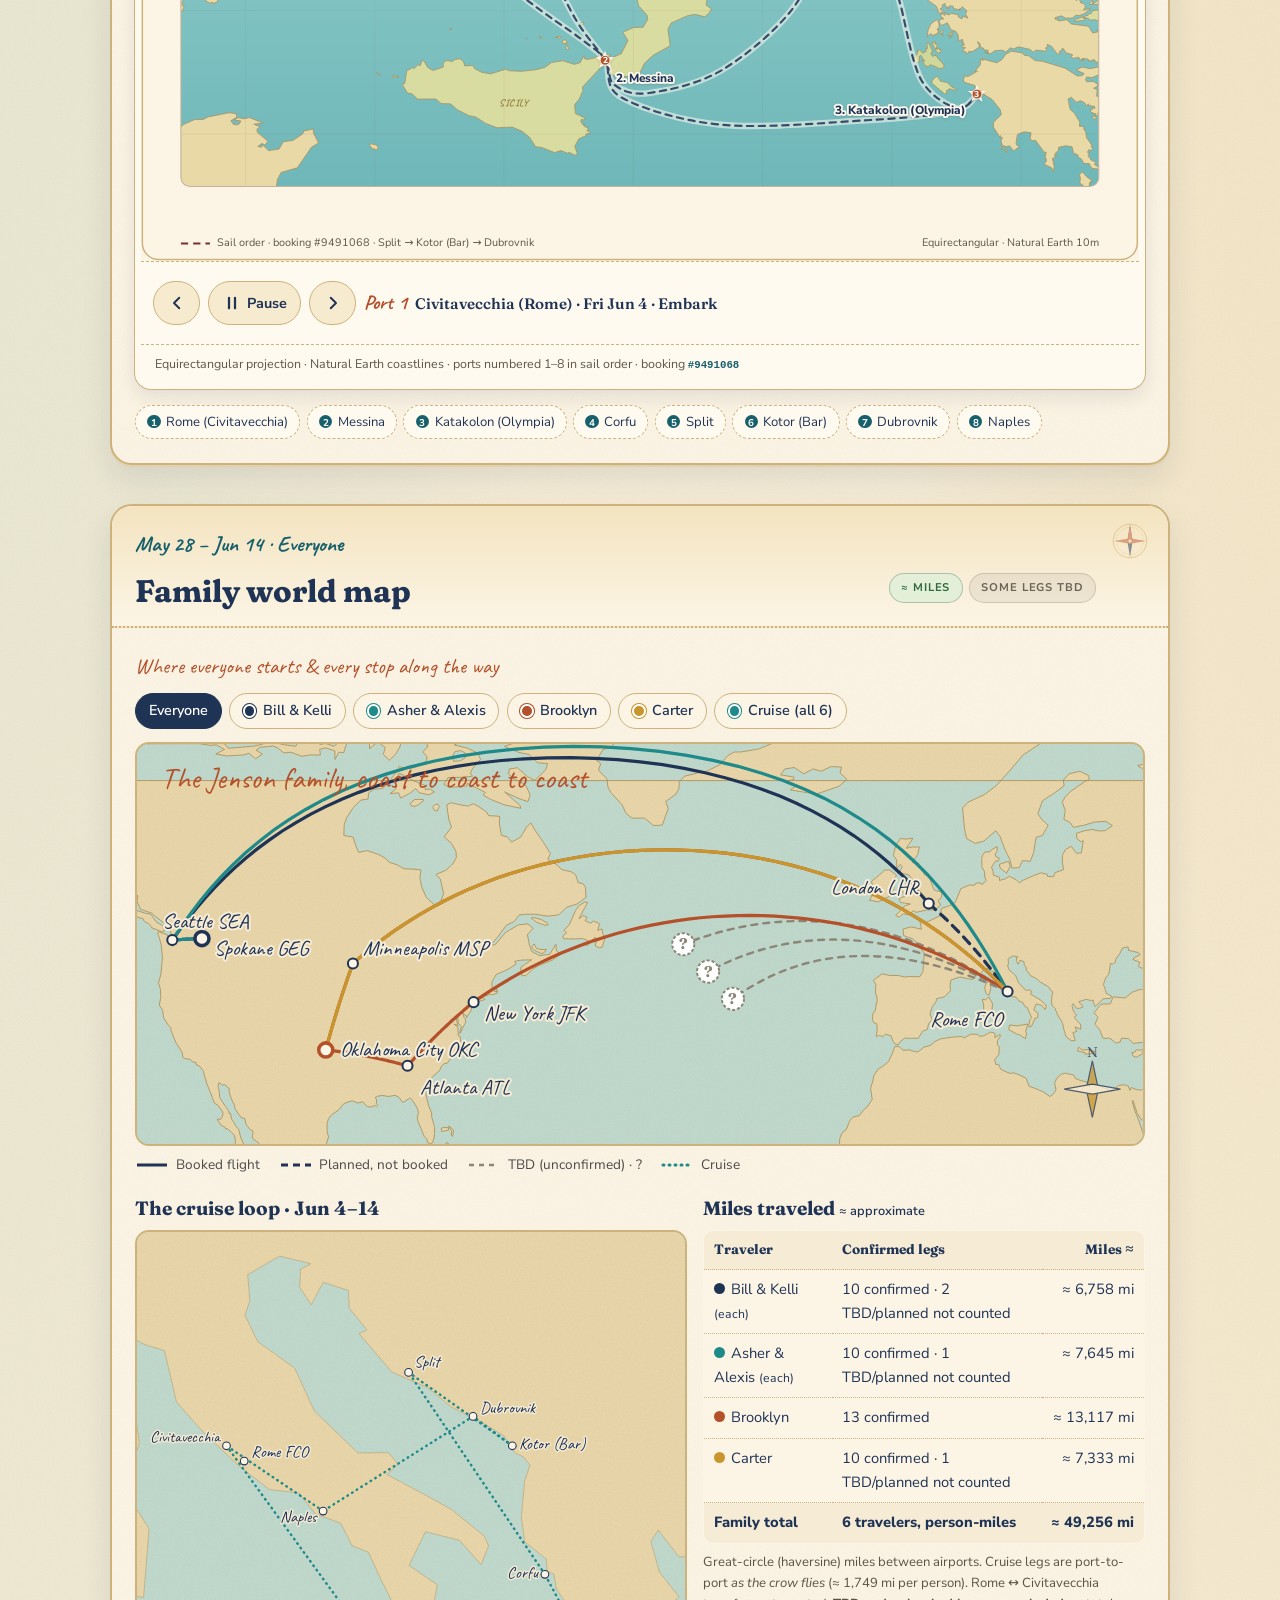
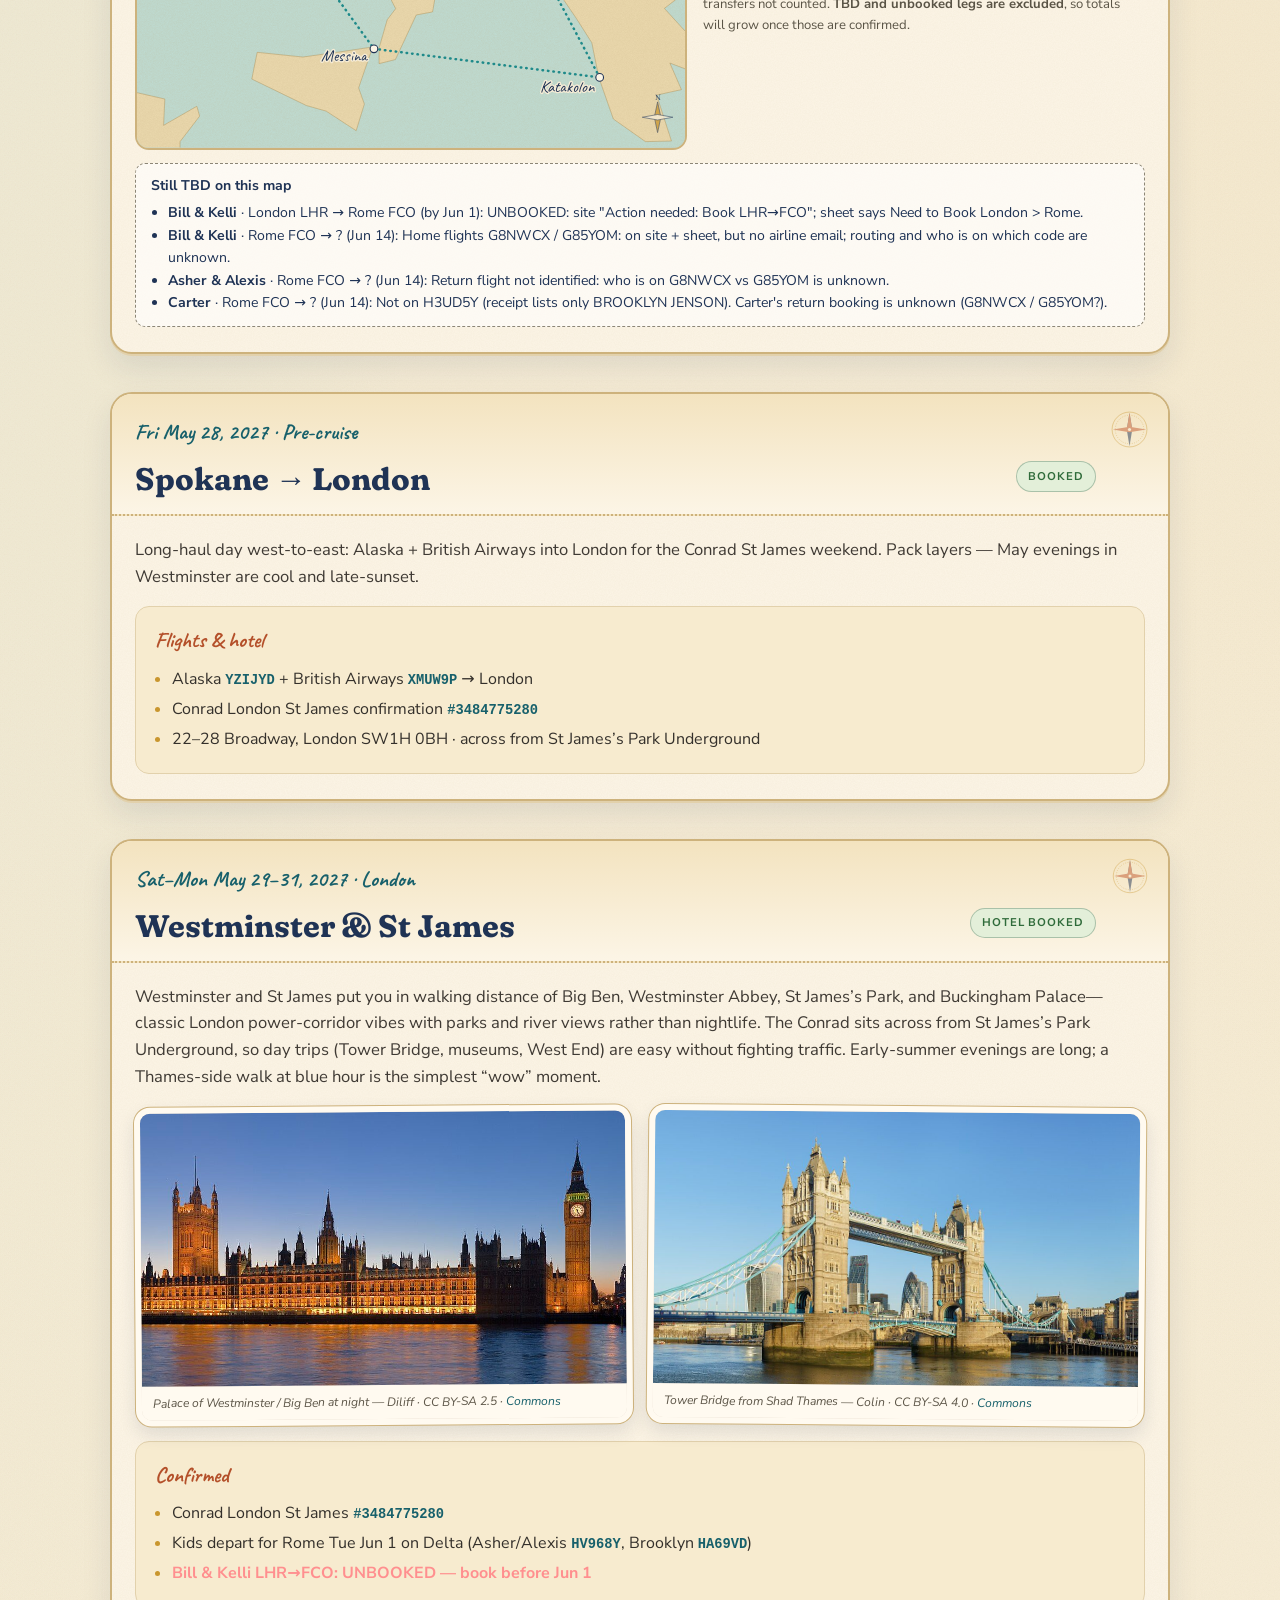
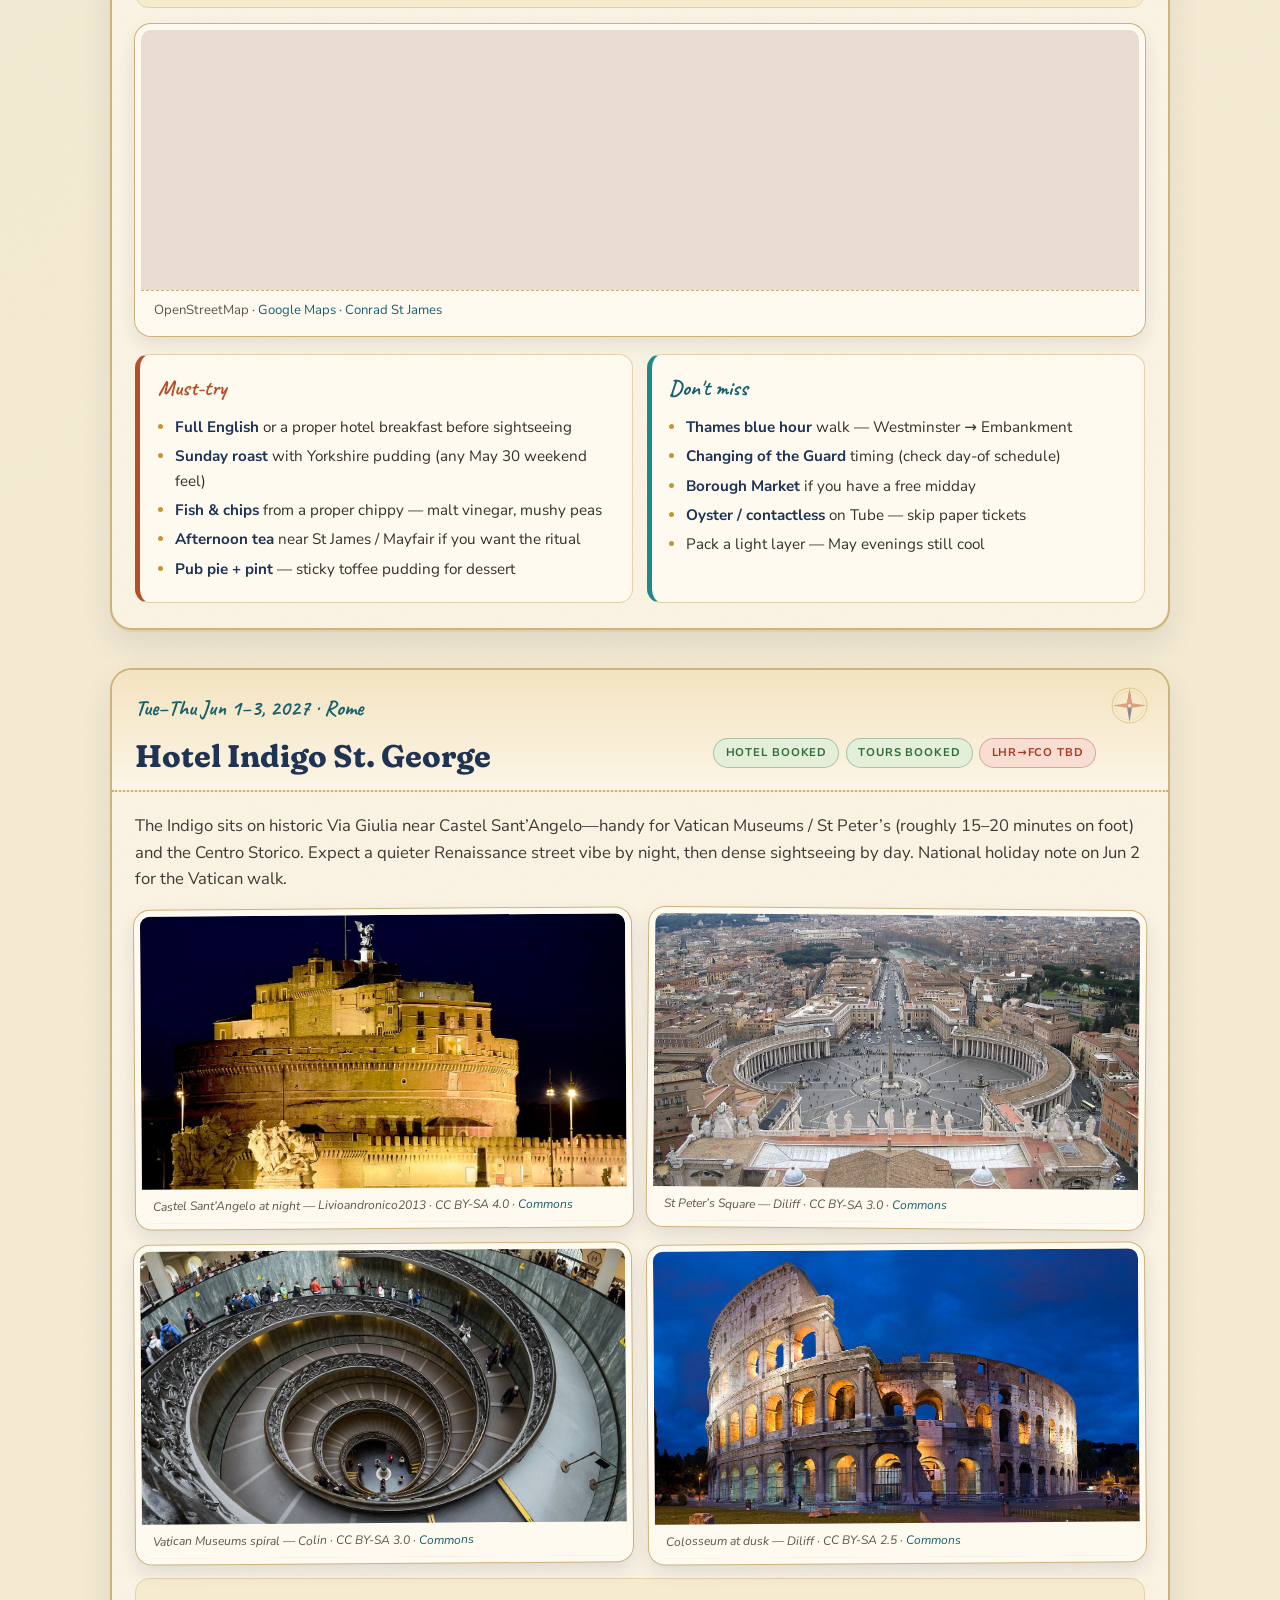
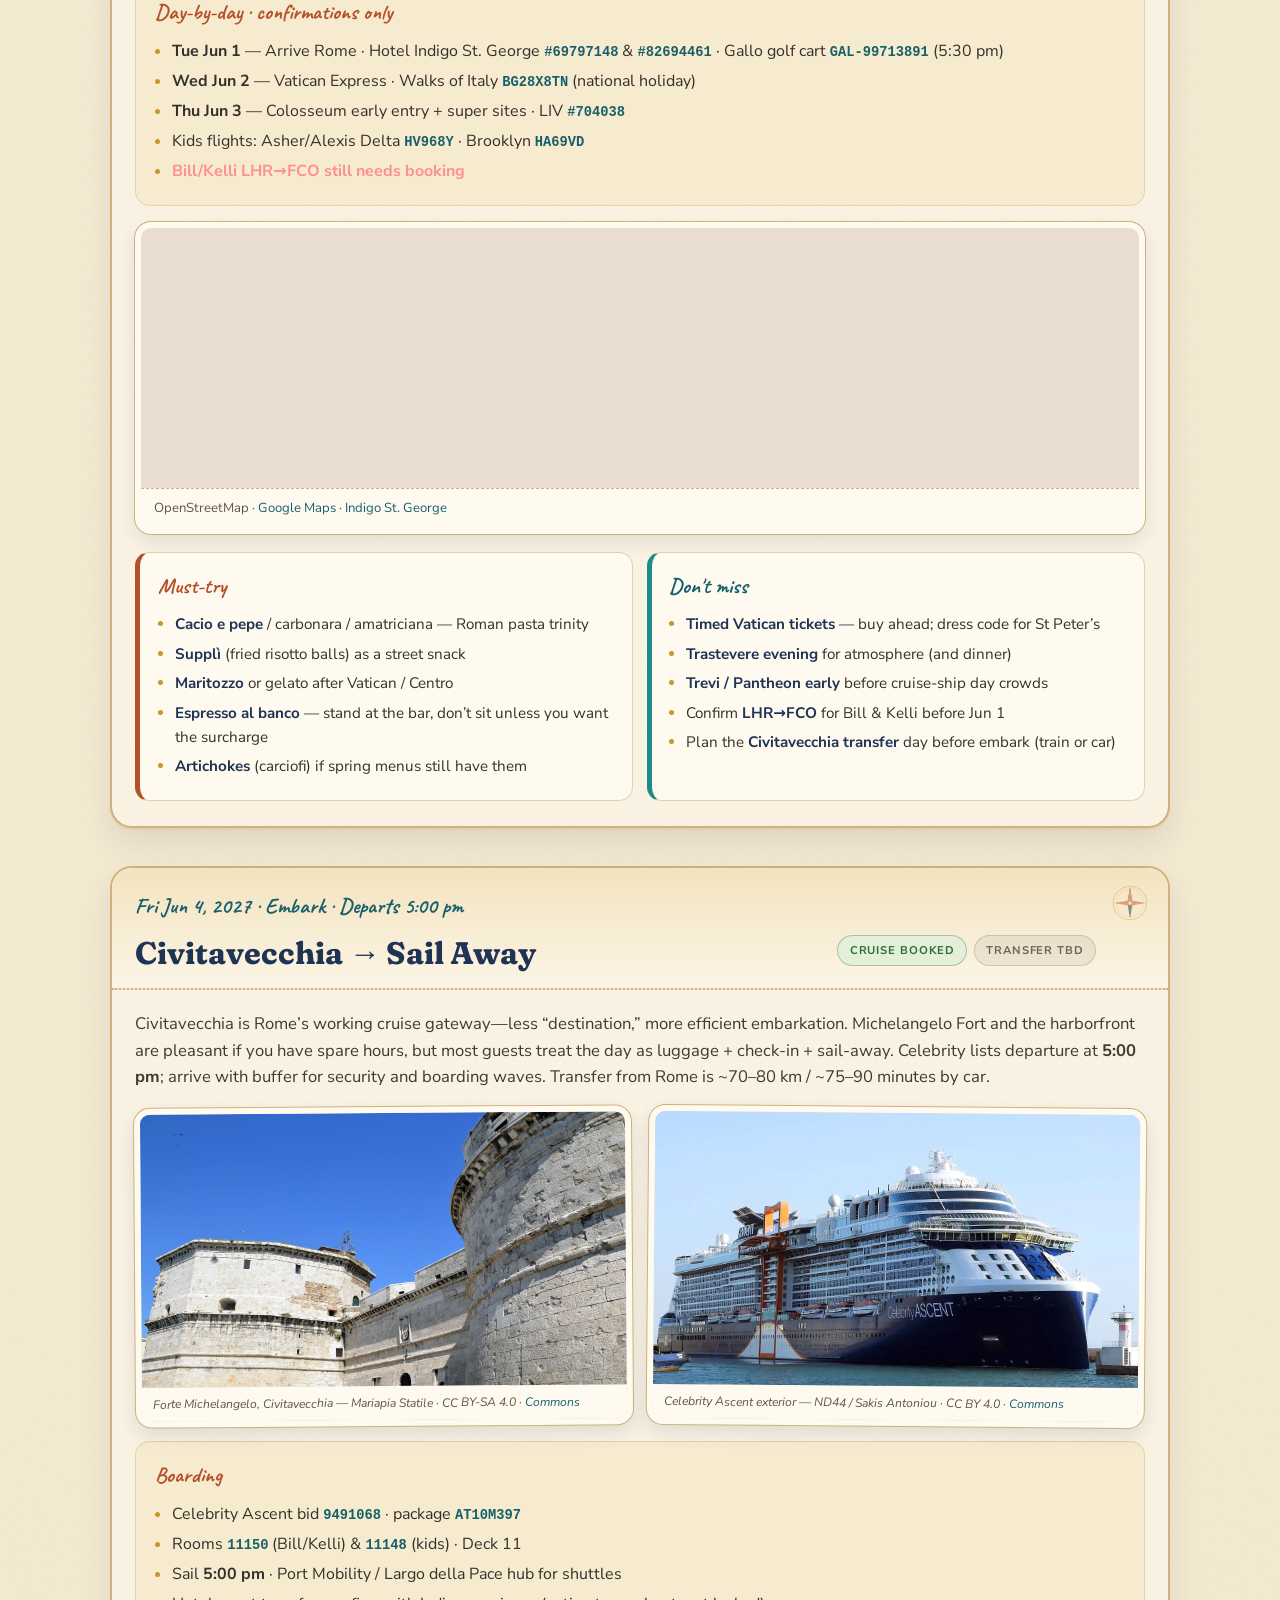
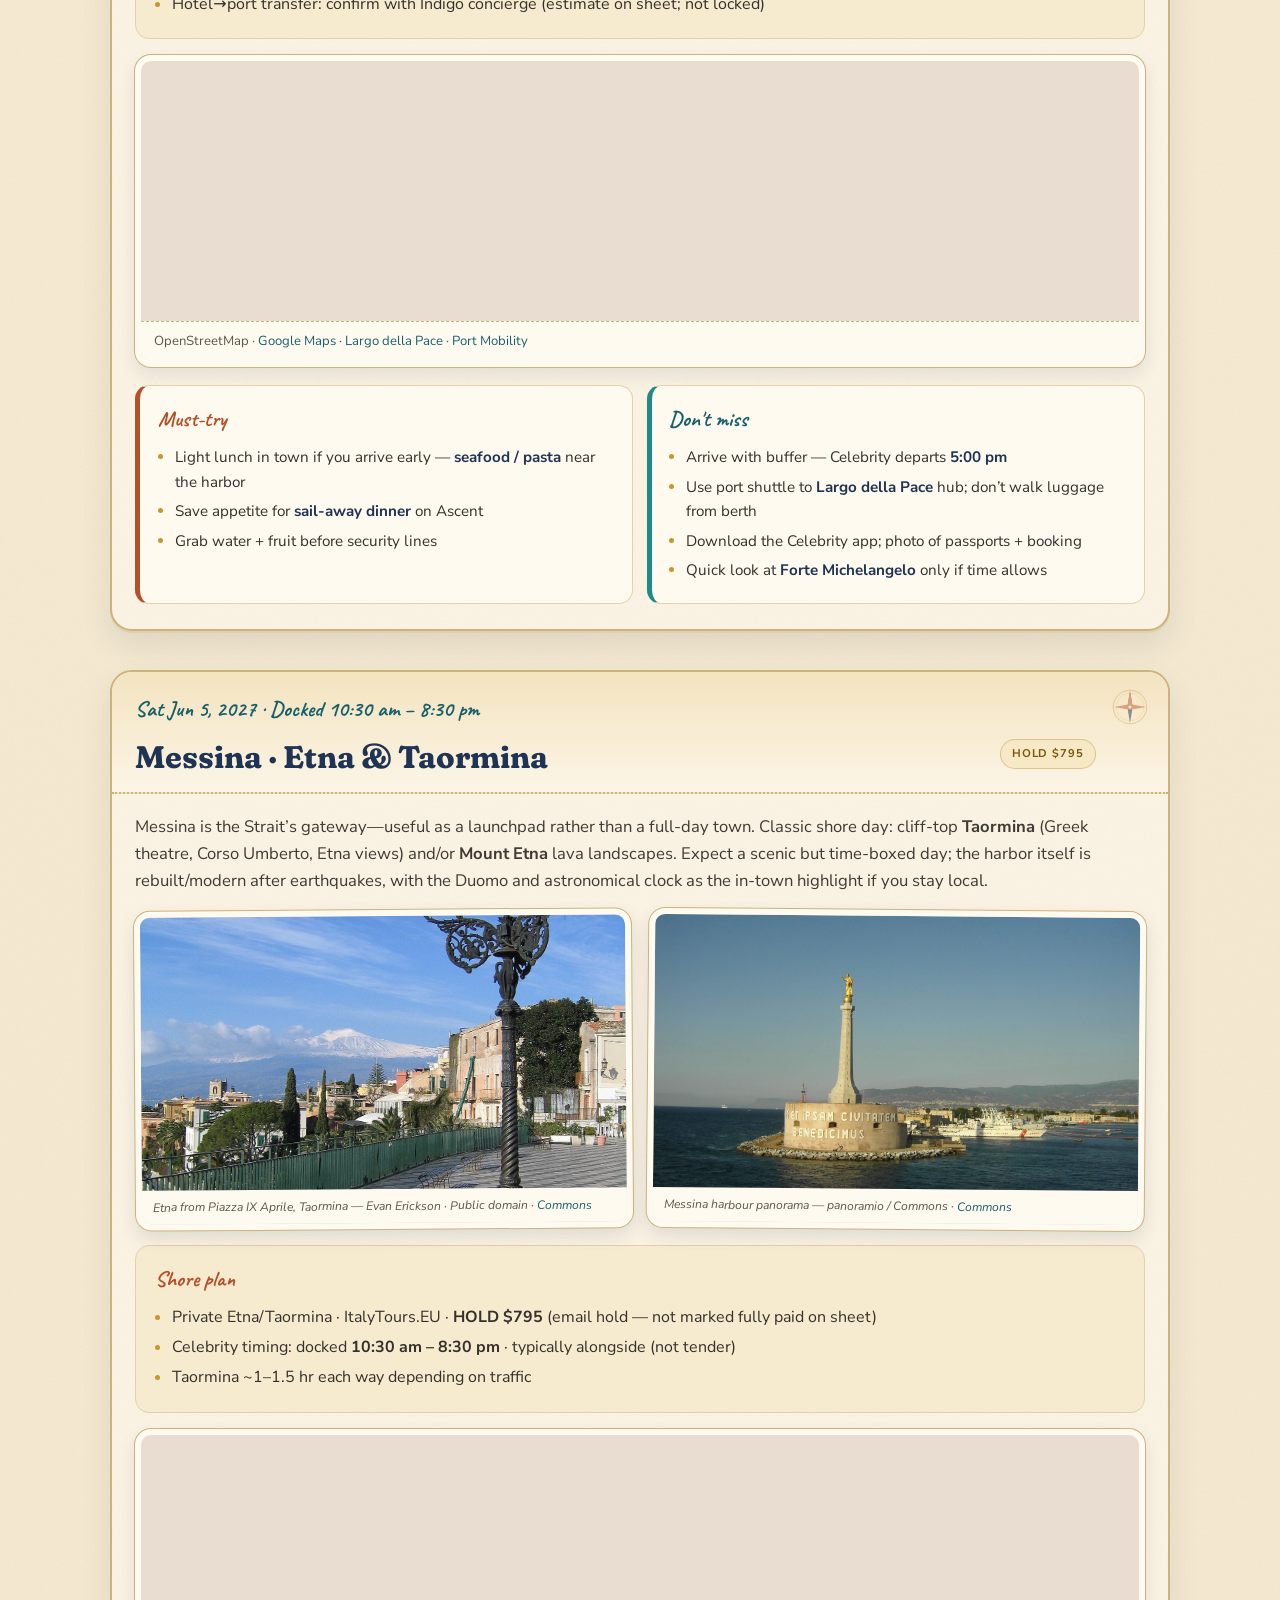
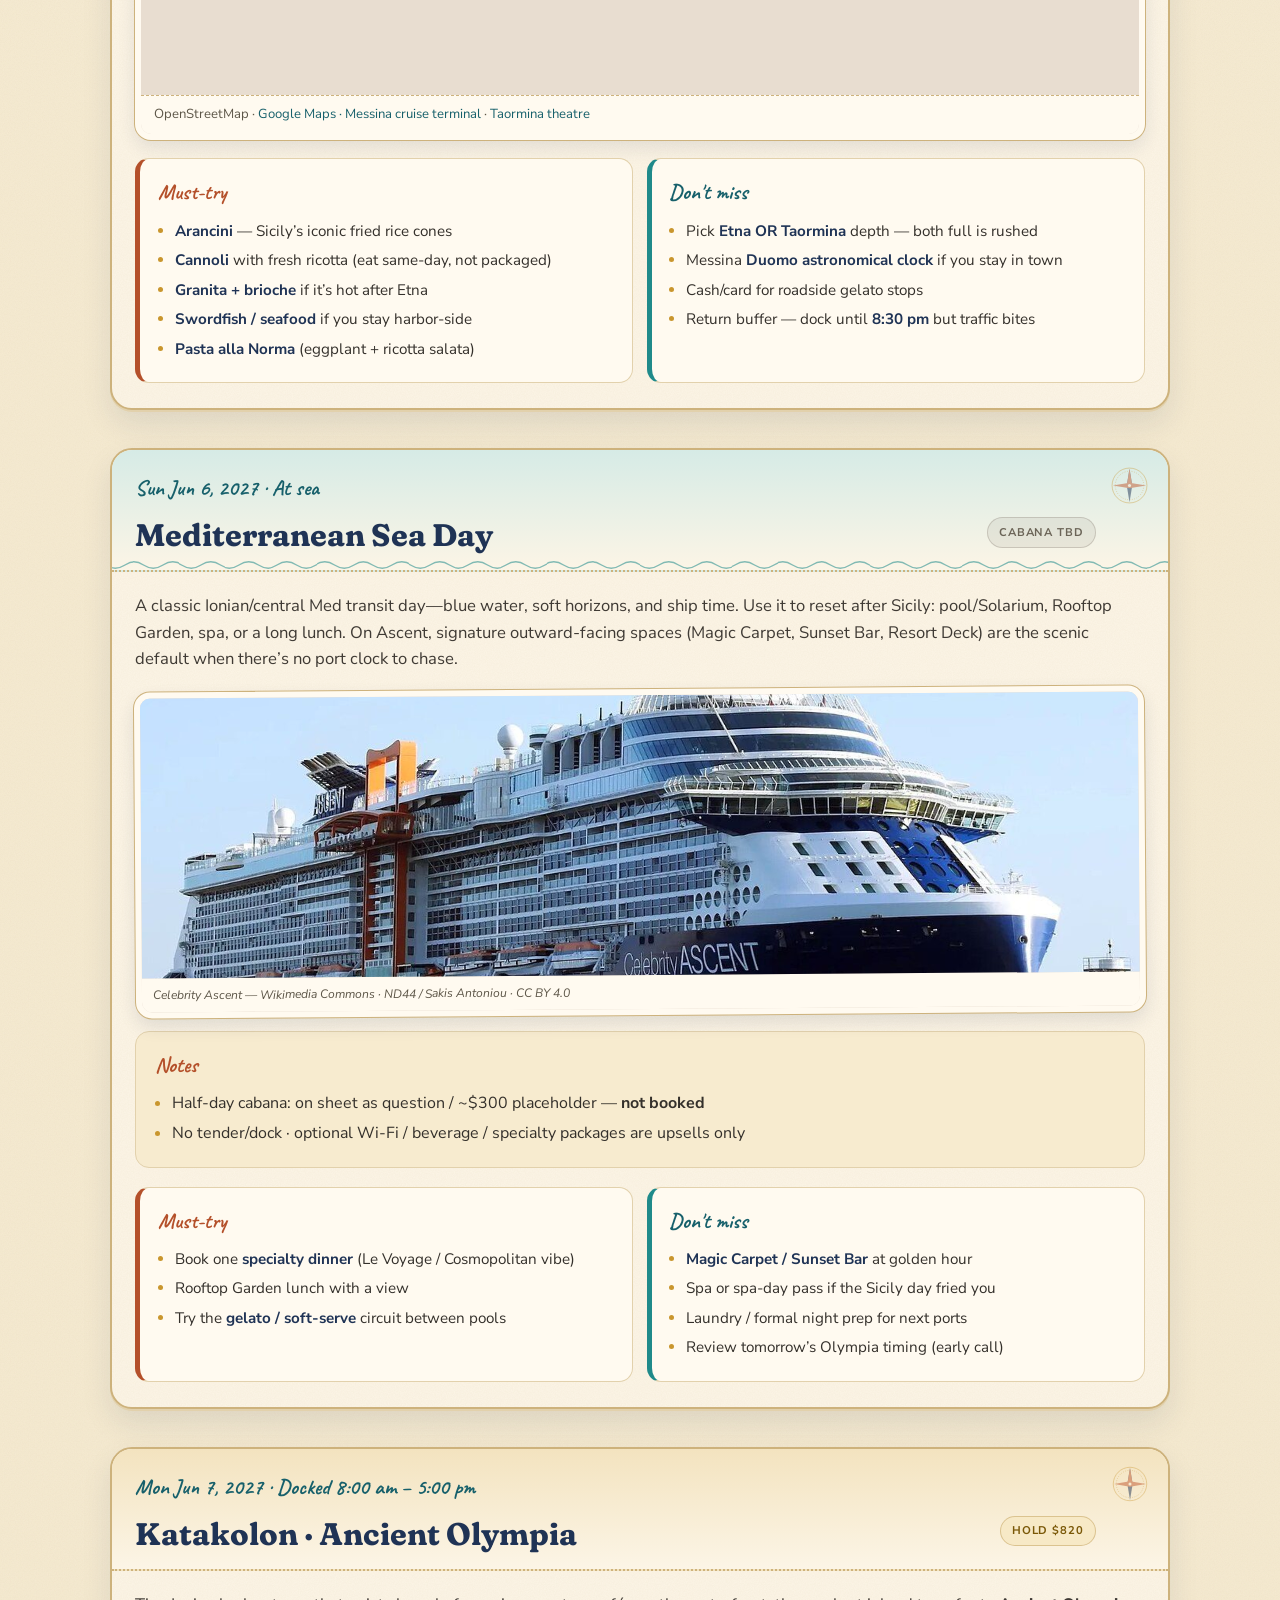
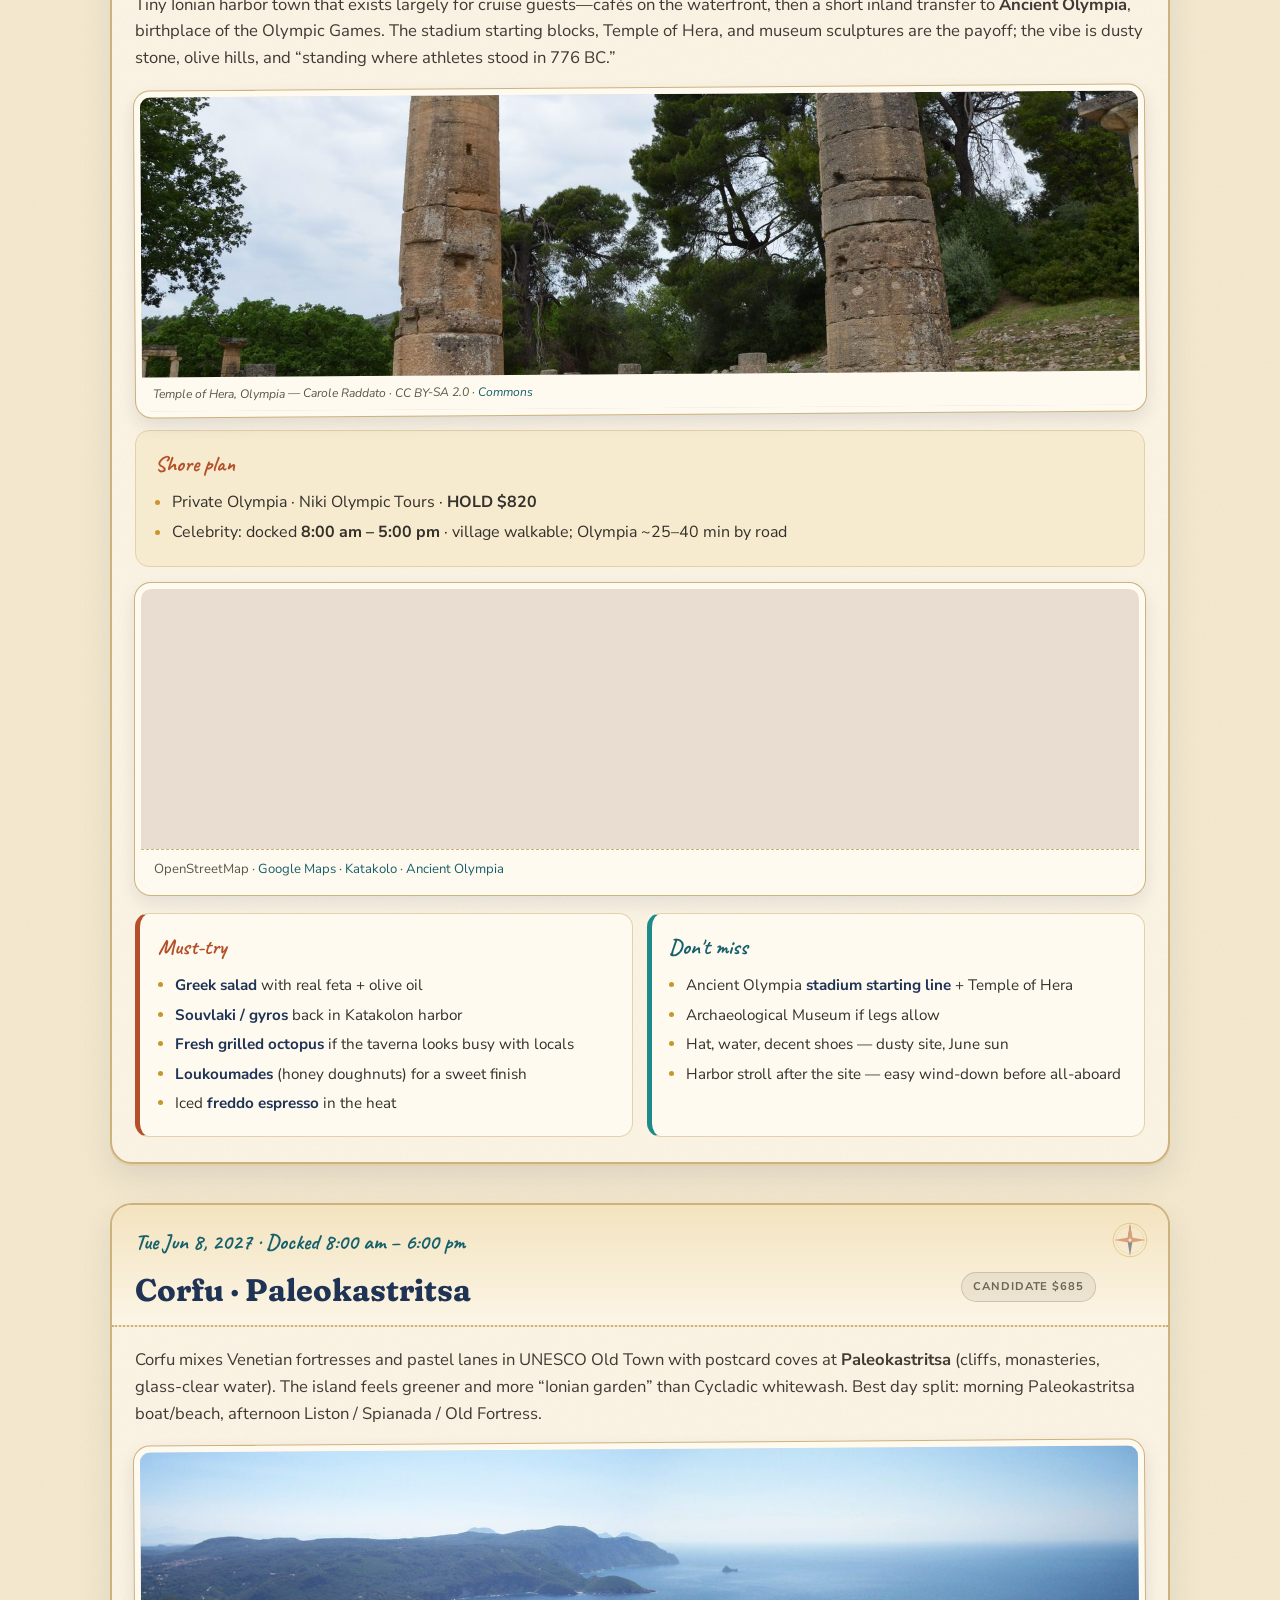
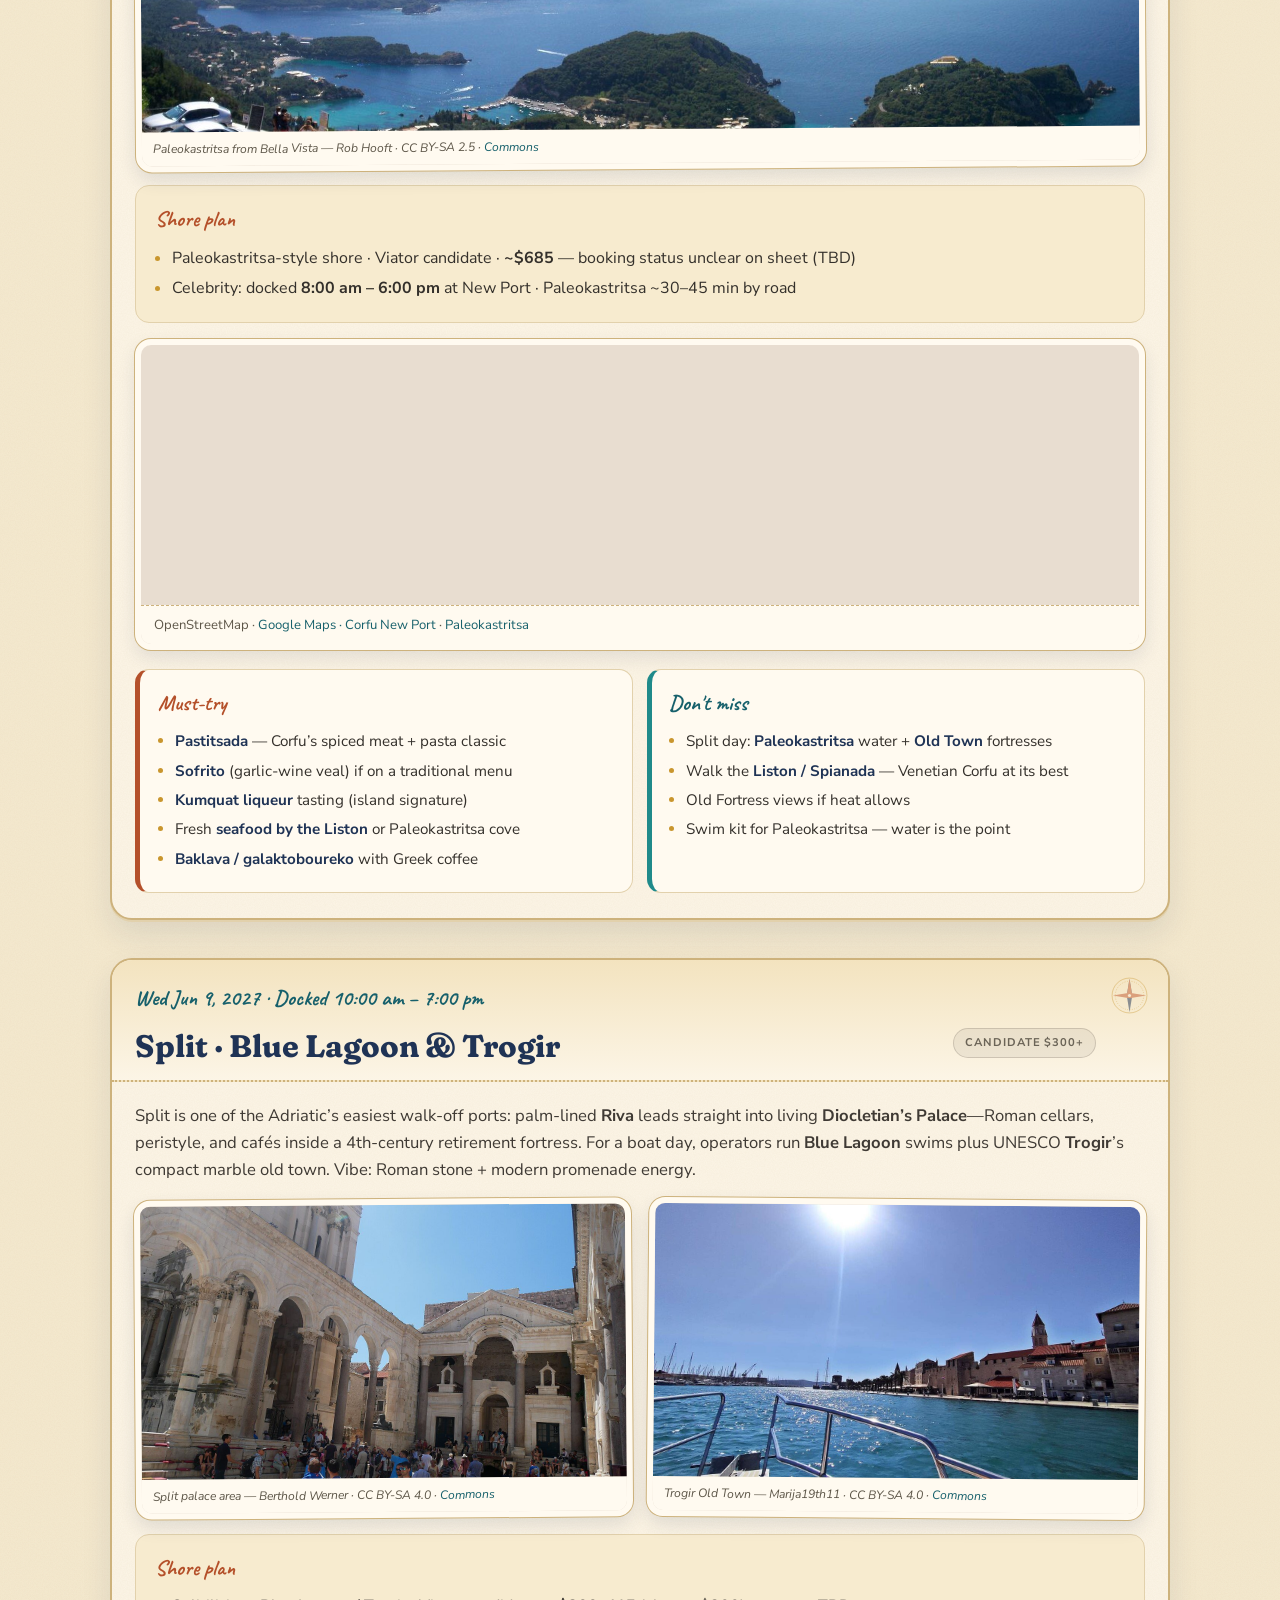
==== commit c685c3a4: "Ship Storybook Atlas redesign: route map, animated ship, family world map" ====
--- a/index.html
+++ b/index.html
@@ -6,7 +6,13 @@
 <title>Jenson Europe 2027 — Celebrity Ascent Itinerary</title>
 <link rel="preconnect" href="https://fonts.googleapis.com" />
 <link rel="preconnect" href="https://fonts.gstatic.com" crossorigin />
-<link href="https://fonts.googleapis.com/css2?family=Cormorant+Garamond:ital,wght@0,500;0,600;0,700;1,500&family=Source+Sans+3:ital,wght@0,400;0,500;0,600;1,400&display=swap" rel="stylesheet" />
+<link href="https://fonts.googleapis.com/css2?family=Fraunces:opsz,wght,SOFT,WONK@9..144,400..700,0..100,0..1&family=Nunito+Sans:ital,opsz,wght@0,6..12,400..800;1,6..12,400&family=Caveat:wght@600;700&display=swap" rel="stylesheet" />
+<script>
+/* ROUTE MAP FLAG: set to true to show the cruise route map section by default.
+   Also previewable without editing via ?routemap=1. */
+const SHOW_ROUTE_MAP = true;
+if (SHOW_ROUTE_MAP || /[?&]routemap=1(&|$)/.test(location.search)) document.documentElement.classList.add("show-routemap");
+</script>
 <style>
 :root {
   --bg: #f4ebe0;
@@ -190,6 +196,28 @@
   border-top: 1px solid var(--line); background: #f7f0e6;
 }
 
+/* Cruise route SVG map */
+.route-map-wrap {
+  margin-top: 0.35rem; border-radius: 14px; overflow: hidden;
+  border: 1px solid var(--line2); background: var(--paper);
+  box-shadow: 0 1px 0 rgba(255,255,255,.65) inset;
+}
+.route-map-wrap img, .route-map-wrap object, .route-map-wrap svg {
+  display: block; width: 100%; height: auto;
+}
+.route-map-caption {
+  font-size: .78rem; color: var(--muted); padding: .65rem .85rem; line-height: 1.4;
+  border-top: 1px solid var(--line); background: #f7f0e6;
+}
+.route-ports {
+  display: flex; flex-wrap: wrap; gap: .4rem; margin: 1rem 0 0;
+}
+.route-ports span {
+  font-size: .75rem; padding: .28rem .55rem; border-radius: 999px;
+  background: #f3eadc; border: 1px solid var(--line); color: var(--ink);
+}
+.route-ports span strong { color: var(--terracotta); font-weight: 700; margin-right: .2rem; }
+
 /* Ship */
 .ship-hero img { width: 100%; max-height: 360px; object-fit: cover; display: block; }
 .ship-facts {
@@ -358,6 +386,149 @@
 .open-items li { margin: .35rem 0; }
 .open-items .done { color: var(--muted); text-decoration: line-through; }
 
+
+/* ===== Direction A: Storybook Atlas ===== */
+/* shared structural fixes (all directions) */
+html{scroll-behavior:smooth}
+section.day{scroll-margin-top:9.5rem}
+@media (max-width:720px){
+  .countdown-bar{position:static}
+  section.day{scroll-margin-top:4.5rem}
+}
+body{background-image:var(--paper-tex),var(--bg-wash)!important;background-color:var(--bg)!important}
+:focus-visible{outline:3px solid var(--focus);outline-offset:2px;border-radius:6px}
+.day-card{border-radius:var(--radius)}
+.photo img{filter:saturate(1.05)}
+.hero::after{content:""!important;height:22px;margin-top:1.6rem!important;background:var(--wave) center/auto 22px repeat-x;opacity:.9}
+footer::before{font-family:var(--hand)!important;font-style:normal!important;font-size:1.5rem!important;color:var(--sea)!important}
+.brand{white-space:nowrap;line-height:1.1}
+.day-head h2,.hero h1{line-height:1.15}
+@media (min-width:821px){.topnav-inner{flex-wrap:nowrap;padding:.55rem 1.25rem}.nav-desktop{gap:.3rem .75rem;flex-wrap:nowrap}.topnav a.navlink{font-size:.72rem}}
+@media (max-width:820px){.brand{font-size:1.3rem!important;overflow:hidden;text-overflow:ellipsis}section.day{scroll-margin-top:5.5rem}}
+:root{--compass:url("data:image/svg+xml,%3Csvg xmlns='http://www.w3.org/2000/svg' viewBox='0 0 100 100'%3E%3Cg fill='none' stroke='%23c9962e' stroke-width='2'%3E%3Ccircle cx='50' cy='50' r='44'/%3E%3Ccircle cx='50' cy='50' r='36' stroke-dasharray='2 4'/%3E%3C/g%3E%3Cpath d='M50 8 L57 50 L50 92 L43 50Z' fill='%231f3355'/%3E%3Cpath d='M8 50 L50 43 L92 50 L50 57Z' fill='%23c0582f'/%3E%3Cpath d='M50 8 L57 50 L43 50Z' fill='%23c0582f'/%3E%3Ccircle cx='50' cy='50' r='4' fill='%23f6ecd6'/%3E%3C/svg%3E");
+ --bg:#f6ecd6;--bg2:#efe0c0;--paper:#fcf5e6;--card:#fcf5e6;--ink:#1f3355;--text:#2b2a33;--muted:#5d5648;
+ --line:#e2d1ac;--line2:#cdb27c;--wine:#1f3355;--wine2:#17606b;--terracotta:#b4502a;--olive:#5f7a2e;
+ --gold:#a67a1c;--gold2:#c9962e;--sea:#17606b;--booked:#2f6b3a;--hold:#7a5808;--tbd:#6b6457;--alert:#a8381f;
+ --serif:"Fraunces",Georgia,serif;--sans:"Nunito Sans",system-ui,sans-serif;--hand:"Caveat",cursive;
+ --shadow:0 2px 0 #e2d1ac,0 14px 30px rgba(31,51,85,.10);--radius:22px;--focus:#1f8a8a;
+ --paper-tex:url("data:image/svg+xml,%3Csvg xmlns='http://www.w3.org/2000/svg' width='220' height='220'%3E%3Cfilter id='n'%3E%3CfeTurbulence type='fractalNoise' baseFrequency='.85' numOctaves='3' stitchTiles='stitch'/%3E%3CfeColorMatrix values='0 0 0 0 .45 0 0 0 0 .32 0 0 0 0 .15 0 0 0 .07 0'/%3E%3C/filter%3E%3Crect width='100%25' height='100%25' filter='url(%23n)'/%3E%3C/svg%3E");
+ --bg-wash:radial-gradient(ellipse 80% 50% at 0% 0%,rgba(31,138,138,.13),transparent 60%),radial-gradient(ellipse 60% 40% at 100% 5%,rgba(201,150,46,.16),transparent 55%),linear-gradient(180deg,#f8efdb,#f3e6c9);
+ --wave:url("data:image/svg+xml,%3Csvg xmlns='http://www.w3.org/2000/svg' width='60' height='22'%3E%3Cpath d='M0 11 Q15 1 30 11 T60 11' fill='none' stroke='%231f8a8a' stroke-width='2.2' stroke-linecap='round'/%3E%3C/svg%3E");
+}
+.brand{font-family:var(--hand)!important;font-size:1.5rem!important;font-weight:700!important;color:var(--sea)!important;letter-spacing:0!important}
+.brand::before{content:"";display:inline-block;width:1.25em;height:1.25em;vertical-align:-.28em;margin-right:.35em;background:url("data:image/svg+xml,%3Csvg xmlns='http://www.w3.org/2000/svg' viewBox='0 0 100 100'%3E%3Cg fill='none' stroke='%23c9962e' stroke-width='2'%3E%3Ccircle cx='50' cy='50' r='44'/%3E%3Ccircle cx='50' cy='50' r='36' stroke-dasharray='2 4'/%3E%3C/g%3E%3Cpath d='M50 8 L57 50 L50 92 L43 50Z' fill='%231f3355'/%3E%3Cpath d='M8 50 L50 43 L92 50 L50 57Z' fill='%23c0582f'/%3E%3Cpath d='M50 8 L57 50 L43 50Z' fill='%23c0582f'/%3E%3Ccircle cx='50' cy='50' r='4' fill='%23f6ecd6'/%3E%3C/svg%3E") center/contain no-repeat}
+.topnav{background:rgba(252,245,230,.94)!important;border-bottom:2px solid var(--line2)!important}
+.topnav a.navlink{font-weight:700;color:#4c5a6e}
+.topnav a.navlink:hover{color:var(--terracotta)}
+.hero{border-bottom:0!important;padding-top:3.4rem!important}
+.hero .kicker{font-family:var(--hand);text-transform:none;letter-spacing:.01em;font-size:1.45rem;color:var(--terracotta);font-weight:700}
+.hero h1{font-family:var(--serif);font-weight:700;font-variation-settings:"SOFT" 100,"WONK" 1;color:var(--ink);letter-spacing:-.01em;font-size:clamp(2.4rem,6vw,3.9rem)!important}
+.hero h1::after{content:"";display:block;width:120px;height:6px;margin-top:.5rem;border-radius:6px;background:linear-gradient(90deg,var(--gold2),#1f8a8a)}
+.hero .sub strong,.chip strong{color:var(--terracotta)}
+.chip{background:#fffaf0!important;border:1.5px dashed var(--line2)!important;color:#4a4436!important;font-size:.82rem!important}
+.day-head{background:linear-gradient(180deg,#f3e3bf 0%,var(--paper) 100%)!important;border-bottom:2px dotted var(--line2)!important;position:relative}
+.day-head h2{font-family:var(--serif);font-weight:700;font-variation-settings:"SOFT" 100,"WONK" 1;font-size:1.95rem!important;color:var(--ink)}
+.day-date{font-family:var(--hand);text-transform:none!important;letter-spacing:0!important;font-size:1.35rem!important;color:var(--sea)!important;font-weight:700}
+.day-card{border:2px solid var(--line2)!important;background:var(--paper-tex),var(--card)!important}
+.badge{border-radius:999px!important;font-size:.7rem!important;padding:.32rem .7rem!important;border-width:1.5px!important}
+.badge.booked{background:#e3efd9!important}.badge.hold{background:#f7e9c6!important}.badge.alert{background:#f8ddd2!important}
+.photo{border-radius:16px!important;border:6px solid #fffaf0!important;box-shadow:0 0 0 1px var(--line2),0 8px 18px rgba(31,51,85,.12);transform:rotate(-.4deg)}
+.grid2 .photo:nth-child(2){transform:rotate(.5deg)}
+.photo figcaption{font-style:italic;background:#fffaf0!important;border-top:0!important;color:#5d5648!important}
+.details,.open-items,.fact{background:#f7ebcf!important;border:1.5px solid var(--line)!important}
+.details h3,.tip-col h3{font-family:var(--hand);text-transform:none!important;letter-spacing:0!important;font-size:1.35rem!important}
+.tip-col{background:#fffaf0!important;border-left-width:5px!important}
+.tip-col.miss{border-left-color:#1f8a8a!important}.tip-col.miss h3{color:var(--sea)}
+.open-items h2{font-family:var(--serif)!important;font-weight:700!important}
+.toc a{font-family:var(--serif)!important;font-weight:600!important;border:1.5px solid var(--line)!important;background:#fffaf0!important;border-radius:14px!important;transition:transform .15s}
+.toc a:hover{transform:translateY(-2px) rotate(-.4deg);border-color:#1f8a8a!important}
+.cd-card{background:#fffaf0!important}.cd-unit{background:#e7f2ee!important;border-color:#b9d8d2!important}
+.cd-unit b{font-family:var(--serif)!important;color:var(--ink)!important;font-weight:700}
+.cd-label{font-family:var(--serif)!important;color:var(--sea)!important}
+.fact .val{color:var(--terracotta)!important}
+.btn-alert{background:var(--terracotta)!important}.btn-alert:hover{background:#933f1f!important}
+.alert-banner{background:#fbe4d8!important;border:1.5px solid #e2a68b!important;color:#6b2a14!important}
+.nav-jump select{color:var(--sea)!important}
+.mapbox iframe{filter:sepia(.25) hue-rotate(-8deg) saturate(1.05)!important}
+/* ===== Full-build polish (Direction A) ===== */
+.wrap{max-width:1100px}
+.blurb{color:#3f3a34!important;font-size:1.04rem}
+.details ul,.tip-col ul,.open-items ul{color:#34302b!important}
+.details li::marker,.tip-col li::marker,.open-items li::marker{color:var(--gold2)}
+.details code,.mono{color:var(--sea)!important;font-weight:600}
+a{color:#17606b}a:hover{color:var(--terracotta)}
+/* sea days: turquoise heads with wave */
+#sea1 .day-head,#sea2 .day-head{background:linear-gradient(180deg,#d6ebe6 0%,var(--paper) 100%)!important}
+#sea1 .day-head::after,#sea2 .day-head::after{content:"";position:absolute;left:0;right:0;bottom:-2px;height:14px;background:var(--wave) center/auto 14px repeat-x;opacity:.55;pointer-events:none}
+/* compass stamp on each card head (desktop) */
+@media (min-width:781px){.day-head{padding-right:4.5rem!important}.day-head::before{content:"";position:absolute;top:1rem;right:1.2rem;width:2.4rem;height:2.4rem;opacity:.5;background:var(--compass) center/contain no-repeat}}
+/* maps */
+.mapbox,.route-map-wrap{border:6px solid #fffaf0!important;border-radius:16px!important;box-shadow:0 0 0 1px var(--line2),0 8px 18px rgba(31,51,85,.10)}
+.map-links,.route-map-caption{background:#fffaf0!important;border-top:1px dashed var(--line2)!important;color:#5d5648!important}
+/* ship */
+.ship-hero{transform:none!important}
+.fact{border-radius:14px!important;text-align:left}
+.fact .lbl{color:#5d5648!important;font-weight:800}
+.fact .val{font-family:var(--serif)!important;font-weight:700!important;font-size:1.2rem!important}
+/* toc */
+.toc a span{color:#5d5648!important}
+/* route-ports */
+.route-ports span{background:#fffaf0!important;border:1.5px dashed var(--line2)!important;font-size:.82rem!important;padding:.32rem .7rem!important}
+.route-ports span strong{display:inline-grid;place-items:center;width:1.35em;height:1.35em;border-radius:50%;background:var(--sea);color:#fff!important;font-size:.75em;margin-right:.35rem!important}
+/* countdown */
+.countdown-bar{background:linear-gradient(180deg,#fbf2df,#f3e6c9)!important;border-bottom:2px solid var(--line2)!important}
+.cd-label span,.cd-unit i{color:#5d5648!important}
+/* footer */
+footer{border-top:0!important;position:relative;padding-top:2.4rem!important;color:#5d5648!important;font-size:.85rem!important}
+footer::after{content:"";position:absolute;top:0;left:50%;transform:translateX(-50%);width:min(420px,80%);height:22px;background:var(--wave) center/auto 22px repeat-x}
+footer strong{color:var(--ink)}
+footer p:last-child a{display:inline-block;padding:.5rem 1.1rem;border-radius:999px;border:1.5px solid var(--line2);background:#fffaf0;font-weight:700}
+/* select & small text floors */
+.nav-jump select{font-weight:700;border-width:1.5px!important}
+.photo figcaption{font-size:.76rem!important}
+@media (max-width:720px){.day-head h2{font-size:1.7rem!important}.hero .kicker{font-size:1.3rem}}
+
+@media (max-width:1100px){.nav-desktop{display:none!important}.nav-jump{display:block}.topnav-inner{flex-wrap:nowrap;gap:.5rem}.brand{margin-right:0;flex:1;min-width:0}}
+@media (min-width:1101px){.nav-desktop{gap:.3rem .62rem!important}.topnav a.navlink{letter-spacing:.05em}}
+[id]{scroll-margin-top:9.5rem}@media (max-width:720px){[id]{scroll-margin-top:5.5rem}#overview{scroll-margin-top:4.6rem}}
+
+/* ===== Route map: Storybook restyle + ship ===== */
+#routeSvg{display:block;width:100%;height:auto;touch-action:manipulation}
+#routeSvg .land{fill:#e8d9a6;stroke:#a9905a;stroke-width:.85;stroke-linejoin:round}
+#routeSvg .land:nth-child(3n){fill:#d9dca0}
+#routeSvg .land:nth-child(5n){fill:#cfd79a}
+#routeSvg .title{font-family:var(--serif);font-weight:700;fill:#1f3355}
+#routeSvg .subtitle{font-family:var(--hand);font-weight:700;fill:#17606b;letter-spacing:.02em;font-size:16px}
+#routeSvg .label{font-family:var(--sans);fill:#1f3355;font-size:13px;font-weight:800;paint-order:stroke;stroke:#fffaf0;stroke-width:4px;stroke-linejoin:round}
+#routeSvg .num{font-family:var(--sans);fill:#fff;font-size:9.5px;font-weight:800}
+#routeSvg .route{fill:none;stroke:#1f3355;stroke-width:2.4;stroke-dasharray:7 6;stroke-linecap:round;opacity:.85}
+#routeSvg .star{fill:#c9962e;stroke:#fffaf0;stroke-width:1.35}
+#routeSvg .region{font-family:var(--hand);fill:#7a5a1a;opacity:.7;font-weight:700;letter-spacing:.06em}
+#routeSvg .foot{font-family:var(--sans);fill:#5d5648;font-size:12px}
+#routeSvg .pm{transition:r .3s}
+#routeSvg .pm.on{fill:#1f8a8a}
+#routeSvg .wake path{fill:none;stroke:#fffaf0;stroke-width:2.4;stroke-linecap:round;stroke-dasharray:6 5;animation:wake 1.1s linear infinite;opacity:.95}
+#routeSvg .flag-name{font-family:var(--hand);font-weight:700;font-size:22px;fill:#b4502a}
+#routeSvg .flag-date{font-family:var(--serif);font-weight:600;font-size:12.5px;fill:#1f3355}
+#routeSvg .ring-pulse{transform-box:fill-box;transform-origin:center;animation:ringpulse 1.6s ease-out infinite}
+#routeSvg .puff{animation:puff 2.4s ease-in-out infinite}
+@keyframes wake{to{stroke-dashoffset:22}}
+@keyframes ringpulse{from{transform:scale(1);opacity:.9}to{transform:scale(2.1);opacity:0}}
+@keyframes puff{0%,100%{opacity:.9;transform:translateY(0)}50%{opacity:.5;transform:translateY(-2px)}}
+.ship-controls{display:flex;flex-wrap:wrap;align-items:center;gap:.5rem;padding:.6rem .75rem;background:#fffaf0;border-top:1px dashed var(--line2)}
+.ship-controls button{min-width:44px;min-height:44px;display:inline-flex;align-items:center;justify-content:center;gap:.35rem;border-radius:999px;border:1.5px solid var(--line2);background:#f7ebcf;color:#1f3355;font:700 .9rem/1 var(--sans);padding:0 .85rem;cursor:pointer}
+.ship-controls button:hover{background:#e7f2ee;border-color:#1f8a8a}
+.ship-controls button svg{width:18px;height:18px}
+.ship-status{flex:1 1 180px;min-width:0;font-family:var(--serif);font-weight:600;color:#1f3355;font-size:.95rem}
+.ship-status b{font-family:var(--hand);font-size:1.25rem;color:#b4502a;font-weight:700;margin-right:.3rem}
+@media (prefers-reduced-motion:reduce){#routeSvg .wake path,#routeSvg .ring-pulse,#routeSvg .puff{animation:none}}
+
+/* route map flag */
+.rm-flag{display:none!important}
+html.show-routemap .rm-flag{display:revert!important}
+html.show-routemap section.rm-flag{display:block!important}
+@media print{.topnav,.countdown-bar{position:static}}
+
 </style>
 </head>
 
@@ -367,6 +538,7 @@
   <div class="nav-desktop">
     <a class="navlink" href="#overview">Overview</a>
     <a class="navlink" href="#ship">Ship</a>
+    <a class="navlink rm-flag" href="#route-map">Route</a>
     <a class="navlink" href="#london">London</a>
     <a class="navlink" href="#rome">Rome</a>
     <a class="navlink" href="#embark">Embark</a>
@@ -387,6 +559,7 @@
       <option value="">Jump to…</option>
       <option value="#overview">Overview</option>
       <option value="#ship">Ship</option>
+      <option class="rm-flag" value="#route-map">Cruise route</option>
       <option value="#london">London</option>
       <option value="#rome">Rome</option>
       <option value="#embark">Embark</option>
@@ -445,6 +618,8 @@
   </div>
   <div class="toc">
     <a href="#ship">Celebrity Ascent<span>Deck 11 · rooms · deck plans</span></a>
+    <a class="rm-flag" href="#route-map">Cruise route map<span>Italy · Greece · Croatia</span></a>
+    <a href="#world-map">Family world map<span>Who flies from where · ≈ miles</span></a>
     <a href="#london">May 28–31 · London<span>Conrad St James</span></a>
     <a href="#rome">Jun 1–3 · Rome<span>Indigo · Vatican · Colosseum</span></a>
     <a href="#embark">Jun 4 · Embark<span>Civitavecchia sail-away</span></a>
@@ -508,7 +683,248 @@
 </div>
 </section>
 
+
+<!-- CRUISE ROUTE MAP -->
+<section class="day rm-flag" id="route-map">
+<div class="day-card">
+  <div class="day-head">
+    <div class="day-date">Cruise · Sail order</div>
+    <h2>Italy · Greece · Croatia</h2>
+    <div class="badges"><span class="badge booked">Celebrity Ascent</span><span class="badge booked">Jun 2027</span></div>
+  </div>
+  <div class="day-body">
+    <p class="blurb">Lat/lon route map in sail order — Civitavecchia (Rome) through the Ionian and Adriatic to Naples. Dashed line follows booking order (including Split → Kotor (Bar) → Dubrovnik), not a shortest-path redraw.</p>
+    <div class="route-map-wrap">
+      <svg id="routeSvg" xmlns="http://www.w3.org/2000/svg" viewBox="0 0 1100 840" role="img" aria-labelledby="mapTitle mapDesc">
+<title id="mapTitle">Italy · Greece · Croatia — Celebrity Ascent cruise route</title>
+<desc id="mapDesc">Sail-order route: Civitavecchia (Rome), Messina, Katakolon (Olympia), Corfu, Split, Kotor (Bar), Dubrovnik, Naples. Celebrity Ascent, June 2027, booking 9491068.</desc>
+<defs>
+  <clipPath id="mapClip"><rect x="44" y="64" width="1012" height="694" rx="10"/></clipPath>
+  <linearGradient id="seaGrad" x1="0" y1="0" x2="0" y2="1">
+    <stop offset="0%" stop-color="#a9dcd6"/>
+    <stop offset="100%" stop-color="#6fb7b9"/>
+  </linearGradient>
+  <filter id="soft" x="-30%" y="-30%" width="160%" height="160%">
+    <feDropShadow dx="0" dy="1.2" stdDeviation="1.4" flood-color="#4a3420" flood-opacity="0.18"/>
+  </filter>
+</defs>
+
+<rect x="1.5" y="1.5" width="1097" height="837" rx="18" fill="#fcf5e6" stroke="#cdb27c" stroke-width="1.6"/>
+<text class="title" x="550.0" y="36" text-anchor="middle" font-size="30">Italy · Greece · Croatia</text>
+<text class="subtitle" x="550.0" y="56" text-anchor="middle" font-size="12.5">CELEBRITY ASCENT · JUN 2027</text>
+<g clip-path="url(#mapClip)">
+  <rect x="44" y="64" width="1012" height="694" fill="url(#seaGrad)"/>
+  <path class="land" d="M76.5,315.9 L78.4,317.8 L76.5,315.9 Z"/>
+  <path class="land" d="M13.1,345.8 L13.6,345.0 L11.9,343.5 L21.7,341.4 L17.3,338.3 L15.9,338.8 L15.5,338.1 L18.0,336.9 L16.4,336.0 L12.1,336.9 L11.9,334.3 L15.4,333.6 L16.8,331.4 L19.7,330.7 L21.0,327.8 L19.6,327.3 L20.3,325.3 L23.8,323.9 L23.3,320.6 L28.8,321.7 L30.1,318.7 L47.6,314.9 L47.8,313.6 L52.4,310.2 L60.9,310.8 L64.8,314.1 L68.4,309.0 L67.9,305.0 L65.8,302.9 L67.7,301.0 L67.5,298.5 L69.7,296.8 L68.7,291.7 L74.1,290.7 L77.1,292.6 L76.3,294.4 L77.5,295.9 L78.4,305.4 L75.6,316.4 L78.0,320.6 L80.5,321.5 L78.9,318.3 L81.6,321.6 L82.9,330.4 L81.9,334.5 L83.9,339.9 L83.9,350.0 L82.9,352.9 L72.7,363.2 L72.6,379.9 L70.5,381.5 L70.9,383.3 L68.6,384.4 L68.7,385.9 L64.8,385.4 L63.9,387.3 L68.6,386.9 L69.0,388.5 L62.9,391.9 L63.3,396.1 L59.0,397.5 L59.9,398.9 L59.0,400.3 L61.8,398.9 L59.9,402.7 L50.9,400.6 L52.6,398.4 L48.7,396.6 L49.7,395.2 L46.8,396.6 L46.8,395.6 L39.4,394.7 L32.6,391.9 L33.5,391.0 L29.2,389.8 L29.5,388.5 L28.2,387.8 L29.9,384.5 L34.9,383.7 L38.5,380.7 L29.0,379.5 L28.0,378.9 L28.7,377.5 L22.3,378.4 L22.8,377.5 L19.4,377.0 L23.9,375.5 L23.3,373.3 L28.7,371.9 L26.2,370.5 L29.2,369.6 L28.2,368.6 L30.1,366.3 L27.2,364.4 L16.5,366.7 L16.5,363.8 L14.5,362.1 L19.4,361.4 L20.1,359.0 L25.8,356.1 L22.6,352.5 L19.8,352.8 L12.6,349.5 L15.0,348.6 L13.1,348.1 L14.2,346.7 L13.1,345.8 Z"/>
+  <path class="land" d="M868.4,368.6 L870.9,370.2 L873.8,368.6 L876.5,370.6 L878.0,370.2 L881.4,366.3 L880.9,360.4 L883.9,354.4 L899.5,350.3 L906.2,346.6 L910.9,348.6 L916.2,353.3 L919.8,353.9 L920.7,353.1 L920.2,349.8 L924.4,345.3 L929.8,345.3 L929.1,343.6 L930.3,343.2 L947.5,344.0 L957.5,339.2 L962.2,338.9 L965.4,337.2 L974.8,339.5 L989.6,334.8 L990.2,336.8 L995.1,338.6 L1008.3,351.2 L1021.7,356.9 L1026.1,357.0 L1027.4,358.5 L1030.2,358.6 L1033.3,368.6 L1034.7,369.5 L1037.5,375.2 L1041.1,376.2 L1042.4,379.3 L1037.0,386.3 L1038.5,398.6 L1037.3,400.1 L1037.5,404.2 L1035.8,405.2 L1026.1,405.2 L1024.0,406.6 L1022.3,416.7 L1020.7,418.5 L1016.4,415.7 L1012.5,419.5 L1002.7,420.3 L997.6,419.0 L992.5,419.5 L992.0,418.1 L985.1,417.0 L977.8,419.7 L973.9,417.7 L964.0,421.4 L962.9,424.3 L955.1,430.4 L953.8,433.2 L948.0,432.9 L940.7,437.1 L935.5,434.8 L928.1,434.2 L920.3,437.5 L912.3,436.8 L896.7,438.3 L894.9,434.3 L887.6,433.2 L882.5,435.2 L879.1,433.9 L874.5,422.9 L869.1,421.6 L868.2,418.0 L863.6,412.0 L862.3,404.8 L865.2,403.7 L866.4,400.7 L862.9,398.3 L860.2,394.4 L859.6,390.6 L864.1,389.8 L866.1,388.2 L863.6,378.1 L867.2,374.0 L866.6,369.4 L868.4,368.6 Z"/>
+  <path class="land" d="M868.4,368.6 L866.6,369.4 L867.2,374.0 L863.6,378.1 L866.1,388.2 L859.6,390.6 L860.2,394.4 L866.4,400.7 L865.2,403.7 L862.3,404.8 L863.6,412.0 L869.1,421.6 L874.5,422.9 L879.1,433.9 L882.5,435.2 L887.6,433.2 L896.1,435.2 L896.9,441.5 L895.2,444.0 L901.8,452.5 L900.2,458.7 L894.7,463.9 L887.8,464.0 L882.9,467.3 L882.9,471.4 L877.8,477.1 L874.1,489.7 L869.1,491.5 L858.8,491.7 L854.8,496.5 L849.2,496.9 L850.6,501.6 L856.2,508.4 L854.4,510.7 L847.9,509.4 L849.1,515.3 L841.1,520.7 L834.3,517.6 L827.2,517.4 L828.1,513.2 L826.6,512.6 L828.6,505.2 L821.3,502.4 L823.8,500.1 L818.2,493.0 L811.6,491.7 L808.9,488.5 L790.6,481.5 L777.3,467.4 L781.5,466.7 L786.9,473.6 L790.5,472.3 L790.8,465.2 L784.2,459.1 L787.6,461.6 L789.1,458.4 L786.3,456.3 L784.2,458.6 L778.4,451.6 L782.4,447.8 L783.0,441.5 L785.7,440.2 L784.7,438.6 L786.2,436.9 L783.8,434.3 L788.1,431.5 L788.1,436.7 L794.0,433.4 L792.0,427.8 L788.6,432.5 L790.7,429.7 L788.1,426.6 L788.2,418.2 L793.5,410.6 L791.5,407.2 L786.5,406.1 L784.7,399.9 L787.2,400.7 L793.5,393.1 L788.1,388.2 L794.3,388.8 L798.4,385.9 L800.4,386.8 L796.4,383.1 L798.8,372.3 L787.5,368.9 L782.7,370.0 L781.4,362.6 L783.1,360.9 L781.7,358.1 L783.2,352.9 L776.1,347.7 L785.2,337.8 L786.0,334.9 L798.6,323.7 L801.0,318.8 L806.5,315.4 L809.8,319.2 L809.0,324.3 L812.6,327.7 L826.6,325.2 L830.7,322.0 L838.8,326.4 L844.9,338.2 L851.7,338.3 L862.3,344.3 L866.3,349.8 L870.7,362.7 L868.4,368.6 Z"/>
+  <path class="land" d="M832.6,322.8 L835.3,315.5 L829.7,310.8 L830.4,308.8 L833.4,307.3 L841.0,309.5 L844.1,305.1 L861.9,301.8 L863.5,300.2 L860.1,297.2 L860.7,295.3 L865.7,293.6 L868.0,291.3 L870.4,291.4 L875.3,286.1 L875.6,284.5 L872.2,282.9 L871.0,278.5 L884.6,274.0 L889.6,277.1 L887.8,277.5 L887.7,280.3 L899.6,285.2 L905.8,285.8 L908.0,288.0 L909.8,292.4 L914.2,292.2 L915.8,298.0 L917.8,299.7 L928.3,302.3 L926.2,309.3 L939.5,311.0 L944.1,314.2 L951.9,313.6 L954.3,315.9 L951.6,317.5 L950.4,322.5 L943.3,329.4 L943.2,333.7 L936.0,336.7 L935.9,338.3 L939.4,343.2 L932.5,344.0 L930.3,343.2 L929.1,343.6 L929.8,345.3 L925.4,344.7 L920.2,349.8 L920.5,353.8 L916.2,353.3 L910.9,348.6 L906.2,346.6 L899.5,350.3 L883.9,354.4 L880.9,360.4 L881.4,366.3 L879.5,369.0 L876.5,370.6 L873.8,368.6 L870.9,370.2 L868.4,368.6 L868.0,366.8 L870.7,362.7 L867.3,354.9 L867.1,351.6 L863.6,345.6 L851.7,338.3 L844.9,338.2 L841.7,333.2 L842.5,331.4 L838.8,326.4 L832.6,322.8 Z"/>
+  <path class="land" d="M222.5,960.0 L226.7,1008.7 L164.0,1043.3 L145.8,1059.8 L132.4,1107.0 L81.0,1160.9 L56.8,1071.0 L-1.6,1006.3 L-27.1,965.0 L-59.1,927.5 L-55.5,892.3 L-20.6,868.2 L-11.2,855.9 L-4.9,829.2 L3.5,819.8 L-4.6,816.5 L-6.3,814.1 L-6.6,808.9 L-3.2,799.6 L-4.2,791.9 L-8.9,785.2 L-10.1,779.9 L-1.8,738.9 L-6.2,736.3 L-15.3,734.8 L-15.2,732.4 L3.4,723.1 L5.6,718.3 L2.2,714.9 L18.5,711.3 L15.7,704.3 L31.5,701.6 L38.7,697.5 L46.8,689.8 L59.0,684.3 L68.4,684.2 L73.9,681.4 L97.1,676.7 L105.2,677.8 L105.4,681.7 L99.0,685.7 L102.1,689.8 L106.7,690.0 L109.2,688.0 L109.9,685.7 L102.4,684.7 L106.9,682.2 L113.8,683.4 L119.5,682.1 L134.7,688.0 L124.4,689.4 L131.4,692.2 L127.7,695.0 L128.3,698.3 L140.0,708.3 L136.6,712.3 L133.3,710.6 L128.7,713.9 L132.9,714.7 L134.7,712.7 L140.6,718.5 L152.2,716.8 L157.0,708.6 L167.5,707.3 L178.5,699.8 L179.6,696.8 L190.2,694.7 L190.0,698.8 L195.8,710.1 L188.1,714.6 L172.3,737.5 L154.5,742.5 L150.3,750.6 L149.1,760.6 L152.2,769.6 L159.6,778.9 L168.3,783.9 L173.9,783.1 L175.2,788.7 L189.5,792.9 L190.5,794.4 L187.8,795.3 L187.6,798.5 L189.3,801.0 L192.6,801.8 L190.1,805.0 L189.5,813.5 L197.9,821.4 L191.0,825.8 L187.7,829.9 L187.8,833.9 L180.7,839.1 L176.6,847.3 L160.5,860.9 L128.6,880.3 L116.6,895.2 L147.1,927.7 L163.3,935.2 L180.1,931.0 L194.2,934.9 L207.5,952.8 L200.9,958.0 L218.1,958.4 L222.5,960.0 Z"/>
+  <path class="land" d="M896.7,438.3 L920.3,437.5 L928.1,434.2 L935.5,434.8 L940.7,437.1 L948.0,432.9 L953.8,433.2 L962.9,424.3 L964.0,421.4 L973.9,417.7 L977.8,419.7 L985.1,417.0 L992.0,418.1 L992.5,419.5 L1002.7,420.3 L1012.5,419.5 L1016.4,415.7 L1020.7,418.5 L1024.0,406.6 L1026.1,405.2 L1052.9,406.5 L1056.0,405.4 L1057.7,402.2 L1062.3,400.9 L1065.0,402.9 L1071.3,400.8 L1085.4,402.8 L1089.7,400.6 L1095.5,400.7 L1097.1,398.8 L1105.5,396.4 L1109.4,398.2 L1113.1,396.4 L1115.5,397.3 L1116.4,392.2 L1125.1,393.2 L1129.6,389.8 L1134.1,393.0 L1145.7,390.6 L1166.7,403.3 L1216.6,408.9 L1247.1,407.3 L1265.0,402.7 L1266.9,394.4 L1260.3,379.8 L1279.3,379.5 L1298.0,386.3 L1300.9,400.8 L1289.2,407.5 L1278.2,419.1 L1280.1,427.9 L1277.2,433.8 L1270.2,437.6 L1256.0,441.3 L1255.4,439.0 L1214.2,434.4 L1194.0,429.7 L1183.7,430.2 L1164.9,438.0 L1144.6,431.5 L1140.9,432.3 L1135.3,436.2 L1136.6,437.9 L1134.8,438.8 L1137.3,439.5 L1118.2,447.0 L1101.8,442.8 L1093.9,444.9 L1091.4,447.0 L1091.6,450.2 L1095.6,452.1 L1098.2,456.0 L1106.9,459.4 L1100.4,461.6 L1100.7,464.7 L1103.6,467.9 L1113.2,469.8 L1112.4,465.6 L1113.8,465.5 L1119.1,471.1 L1129.6,474.5 L1141.1,485.7 L1134.4,487.3 L1125.1,477.3 L1114.4,474.9 L1108.5,471.2 L1093.8,471.6 L1091.2,475.0 L1092.8,478.7 L1097.2,482.3 L1112.4,488.0 L1111.4,489.9 L1113.4,491.5 L1112.1,493.2 L1113.8,493.1 L1114.4,494.9 L1110.9,498.2 L1112.4,499.2 L1107.3,499.0 L1102.0,494.4 L1100.7,495.4 L1097.7,491.5 L1098.3,489.7 L1089.9,481.2 L1073.0,477.1 L1067.8,478.2 L1066.0,480.5 L1067.7,485.8 L1070.3,486.3 L1077.3,493.2 L1089.5,497.0 L1091.4,500.1 L1095.0,500.8 L1091.9,502.0 L1075.3,498.0 L1067.4,498.7 L1068.9,495.9 L1063.5,488.9 L1064.9,484.1 L1063.1,480.0 L1043.8,473.9 L1039.2,470.2 L1033.8,469.8 L1033.9,467.6 L1029.0,461.9 L1037.6,460.9 L1040.5,458.4 L1035.4,452.2 L1031.3,452.5 L1031.1,455.7 L1024.5,457.4 L1023.0,461.0 L1018.5,460.2 L1016.9,463.9 L1011.8,464.2 L1017.6,470.9 L1009.9,484.7 L1011.2,492.4 L1020.9,498.7 L1022.5,503.8 L1031.1,510.3 L1037.4,524.6 L1048.7,529.9 L1061.1,542.1 L1066.2,551.9 L1056.7,555.1 L1058.2,556.0 L1056.3,557.0 L1045.5,557.4 L1047.5,554.1 L1049.9,553.3 L1048.9,557.0 L1057.2,551.9 L1051.3,543.9 L1037.2,539.6 L1037.7,543.5 L1030.5,544.5 L1029.4,549.0 L1031.3,553.3 L1033.0,551.1 L1034.8,551.9 L1036.1,555.6 L1039.0,556.0 L1041.6,559.3 L1039.2,563.5 L1047.0,561.6 L1040.6,567.2 L1034.5,569.6 L1030.8,569.1 L1026.9,572.4 L1019.6,572.4 L1014.8,569.9 L1007.9,571.9 L1007.9,573.7 L1011.3,573.3 L1010.0,574.4 L1012.8,575.6 L1020.6,574.2 L1025.9,578.9 L1044.7,581.3 L1049.2,588.7 L1054.8,587.6 L1055.7,586.8 L1053.7,585.9 L1055.1,585.5 L1063.5,587.7 L1065.5,591.0 L1062.1,594.3 L1063.7,593.4 L1068.9,595.7 L1065.6,597.9 L1082.2,598.0 L1084.6,599.9 L1082.6,601.3 L1089.7,607.9 L1109.5,612.3 L1117.9,618.2 L1118.8,620.8 L1117.2,623.2 L1112.2,623.8 L1115.3,631.6 L1113.8,637.2 L1116.3,638.5 L1113.8,639.5 L1117.8,641.4 L1116.8,644.2 L1119.2,646.7 L1117.2,650.3 L1118.2,653.3 L1115.3,655.8 L1109.4,654.1 L1109.0,650.7 L1107.5,651.1 L1106.1,647.0 L1103.4,645.2 L1099.7,643.7 L1097.3,645.6 L1091.4,636.2 L1086.5,636.7 L1087.5,635.4 L1081.7,634.0 L1084.4,630.7 L1082.7,628.9 L1073.8,630.7 L1069.9,632.9 L1072.4,633.5 L1070.9,633.9 L1057.9,633.9 L1048.5,638.2 L1042.8,637.2 L1041.4,640.1 L1042.6,642.5 L1049.9,642.3 L1054.7,645.1 L1054.7,647.5 L1050.4,649.8 L1054.3,651.2 L1053.8,658.4 L1065.7,663.7 L1067.3,661.1 L1064.0,658.2 L1070.2,656.8 L1070.6,659.4 L1068.4,662.3 L1071.8,664.2 L1069.9,665.1 L1075.9,666.8 L1079.2,670.3 L1060.5,672.9 L1058.1,674.7 L1061.6,676.4 L1055.0,677.0 L1056.3,679.6 L1053.8,679.8 L1051.8,679.1 L1053.3,678.2 L1047.0,676.0 L1046.9,672.9 L1048.5,673.7 L1049.9,671.2 L1051.8,672.1 L1051.2,669.6 L1045.0,668.9 L1045.0,667.0 L1042.1,668.9 L1040.4,665.6 L1036.2,663.4 L1031.3,665.1 L1025.9,659.6 L1022.2,661.6 L1024.5,673.1 L1028.9,676.8 L1035.1,687.0 L1034.8,691.9 L1038.6,691.7 L1040.4,694.5 L1039.2,694.5 L1041.7,697.9 L1042.6,704.3 L1048.4,712.5 L1047.5,714.5 L1049.9,715.0 L1048.1,718.3 L1045.5,717.4 L1044.0,718.8 L1044.0,721.1 L1046.0,721.1 L1044.3,724.0 L1047.5,728.8 L1052.8,731.4 L1051.3,733.7 L1056.3,737.2 L1055.7,738.8 L1048.5,738.1 L1045.4,732.7 L1039.8,732.8 L1036.7,727.6 L1032.8,725.3 L1033.5,723.7 L1030.1,721.5 L1028.6,722.6 L1026.6,714.2 L1019.3,713.1 L1011.6,714.9 L1011.8,717.8 L1007.9,721.6 L1009.9,723.9 L1007.3,722.9 L1008.0,726.5 L1005.0,726.9 L1006.9,736.5 L1005.5,741.6 L1004.0,737.4 L995.7,733.4 L998.1,730.4 L998.1,727.2 L996.7,727.2 L998.1,720.2 L996.0,720.4 L986.3,707.1 L983.0,707.6 L980.3,705.8 L981.4,698.7 L973.9,697.8 L966.4,700.6 L964.9,709.5 L965.4,712.3 L968.4,714.1 L962.1,718.8 L957.8,713.2 L953.7,714.1 L949.6,712.5 L948.3,707.6 L949.8,704.1 L946.8,702.9 L947.8,702.0 L946.4,702.9 L939.8,692.3 L940.1,687.1 L948.8,678.6 L947.3,673.2 L938.4,662.0 L927.9,655.6 L923.7,654.6 L921.5,656.8 L919.5,646.7 L907.9,643.2 L906.8,640.4 L908.7,635.8 L910.9,636.9 L914.0,635.8 L922.4,630.7 L919.5,631.1 L925.4,623.9 L925.9,617.1 L928.3,619.5 L927.8,617.5 L943.6,621.6 L949.2,618.2 L953.7,612.0 L959.8,608.9 L971.9,610.8 L974.0,613.4 L978.6,613.9 L986.1,619.3 L994.1,620.0 L1019.0,627.6 L1032.3,636.2 L1037.9,635.8 L1040.0,633.6 L1031.3,629.7 L1032.9,628.8 L1037.7,626.4 L1046.6,628.1 L1054.1,626.7 L1057.2,625.1 L1054.3,622.3 L1057.7,621.3 L1050.9,620.4 L1052.4,619.5 L1050.5,618.0 L1046.5,619.7 L1044.0,619.5 L1045.5,619.0 L1043.5,617.4 L1038.3,616.8 L1036.2,618.0 L1039.6,619.0 L1035.2,619.0 L1034.3,615.7 L1027.9,616.7 L1025.0,615.3 L1027.4,612.9 L1020.1,610.6 L1016.6,605.6 L1015.1,606.8 L1016.5,607.5 L1012.3,609.2 L1013.3,611.5 L1010.6,612.2 L1003.9,603.5 L999.1,601.3 L999.6,603.9 L997.1,605.5 L998.9,606.6 L997.7,608.8 L986.5,607.6 L984.0,610.1 L979.9,606.8 L967.5,604.1 L961.9,606.4 L958.5,605.1 L953.6,609.8 L950.3,607.8 L941.9,608.2 L936.1,612.0 L929.7,609.6 L934.1,611.1 L934.1,607.8 L929.3,607.4 L928.9,605.3 L926.1,605.0 L924.9,600.3 L922.2,598.4 L924.4,602.7 L923.2,605.2 L916.3,609.6 L912.7,608.9 L913.5,610.1 L910.3,611.5 L909.2,609.2 L905.3,608.8 L909.2,605.0 L905.4,604.2 L905.3,602.2 L907.8,602.2 L906.8,599.4 L904.8,599.0 L906.3,598.5 L906.0,595.9 L901.4,597.3 L901.0,590.7 L898.4,586.9 L893.1,585.4 L889.2,577.5 L883.1,580.4 L879.9,577.0 L881.3,573.8 L885.3,573.1 L881.8,570.4 L882.8,566.9 L886.2,569.4 L889.2,566.8 L889.7,569.1 L893.6,567.2 L901.2,568.7 L901.0,571.0 L905.3,573.3 L906.5,570.2 L911.9,572.5 L909.2,568.1 L910.6,564.2 L905.3,559.8 L904.8,561.6 L901.9,562.6 L903.4,563.5 L895.9,561.8 L895.5,559.3 L892.2,558.8 L889.7,560.5 L891.1,561.6 L888.2,561.6 L889.1,560.1 L886.8,559.3 L886.6,556.3 L883.3,557.9 L883.8,560.7 L880.9,562.1 L887.2,566.6 L882.6,565.6 L880.3,567.5 L876.9,559.2 L862.1,548.8 L862.3,544.9 L851.1,543.4 L847.2,537.7 L844.8,536.9 L843.3,534.1 L847.0,533.7 L843.3,530.4 L846.8,529.5 L837.5,528.0 L840.9,521.6 L827.9,516.9 L841.1,520.7 L843.1,518.7 L845.5,519.0 L849.3,514.5 L847.9,509.4 L854.4,510.7 L856.2,508.4 L850.6,501.6 L849.2,496.9 L854.8,496.5 L858.8,491.7 L869.1,491.5 L874.1,489.7 L877.8,477.1 L882.9,471.4 L882.9,467.3 L887.8,464.0 L894.7,463.9 L900.6,458.0 L901.7,451.2 L895.2,444.0 L896.7,438.3 Z"/>
+  <path class="land" d="M1278.4,814.8 L1276.0,828.2 L1263.0,836.3 L1252.7,834.3 L1205.3,837.5 L1189.8,840.0 L1167.2,834.4 L1154.4,828.8 L1127.5,822.3 L1116.6,823.2 L1112.1,820.4 L1106.0,820.5 L1100.7,819.1 L1090.4,820.9 L1085.3,820.3 L1078.7,815.3 L1081.2,814.4 L1080.1,810.8 L1082.6,806.7 L1081.6,805.5 L1083.1,797.1 L1084.8,794.6 L1085.9,800.6 L1088.7,802.1 L1092.9,801.4 L1093.8,798.5 L1092.4,792.1 L1094.6,789.5 L1097.3,790.6 L1096.5,791.8 L1097.3,797.1 L1100.0,799.9 L1114.8,800.8 L1117.1,798.6 L1119.7,798.5 L1118.8,796.1 L1121.2,795.3 L1126.1,796.4 L1127.5,799.4 L1126.1,801.3 L1118.8,801.2 L1118.1,802.3 L1126.3,805.5 L1131.0,803.6 L1131.9,811.1 L1137.3,812.5 L1159.8,807.8 L1182.1,808.0 L1191.9,812.9 L1234.7,813.4 L1237.8,816.9 L1235.6,821.9 L1242.6,828.4 L1254.5,822.8 L1264.8,822.9 L1276.7,815.8 L1278.4,814.8 Z"/>
+  <path class="land" d="M1061.6,775.2 L1065.3,777.4 L1065.5,779.8 L1061.6,775.2 Z"/>
+  <path class="land" d="M1042.6,747.2 L1049.1,752.1 L1045.9,753.5 L1045.5,758.4 L1041.1,758.9 L1035.2,754.2 L1035.8,748.8 L1034.7,745.2 L1037.8,741.7 L1042.6,747.2 Z"/>
+  <path class="land" d="M953.7,716.9 L954.8,717.3 L954.6,720.6 L953.7,719.2 L952.7,719.7 L953.7,716.9 Z"/>
+  <path class="land" d="M948.8,717.8 L949.2,714.4 L951.2,714.1 L948.8,717.8 Z"/>
+  <path class="land" d="M1050.9,680.5 L1053.0,681.7 L1053.3,683.6 L1051.1,683.6 L1048.5,681.5 L1050.9,680.5 Z"/>
+  <path class="land" d="M1083.6,674.9 L1077.7,676.4 L1077.2,678.4 L1068.4,679.6 L1074.8,675.9 L1083.6,674.9 Z"/>
+  <path class="land" d="M1075.8,662.3 L1079.2,664.7 L1076.0,665.5 L1072.8,664.7 L1075.8,662.3 Z"/>
+  <path class="land" d="M1080.7,647.5 L1081.9,647.9 L1079.2,653.1 L1076.3,654.0 L1074.3,653.1 L1075.1,651.6 L1072.7,650.3 L1072.0,648.3 L1080.7,647.5 Z"/>
+  <path class="land" d="M892.2,646.3 L893.4,648.1 L898.3,650.5 L899.0,652.6 L891.6,650.3 L888.1,652.4 L888.3,655.7 L886.0,655.8 L872.1,644.2 L872.1,641.4 L876.8,636.9 L878.5,637.2 L881.6,642.0 L888.5,643.3 L892.2,646.3 Z"/>
+  <path class="land" d="M1070.9,639.0 L1070.4,638.1 L1071.9,636.7 L1075.1,636.8 L1077.2,634.4 L1071.8,634.8 L1074.3,633.9 L1072.4,632.9 L1075.3,633.5 L1075.8,632.2 L1078.7,632.2 L1080.7,635.4 L1082.6,635.4 L1080.2,636.2 L1078.7,639.0 L1077.5,638.5 L1075.0,640.0 L1070.9,639.0 Z"/>
+  <path class="land" d="M880.2,627.9 L871.7,624.0 L869.3,624.3 L868.2,626.0 L864.3,624.6 L861.4,619.0 L864.3,619.9 L859.7,613.3 L858.4,614.3 L858.3,620.2 L855.0,621.8 L852.6,619.7 L853.0,615.4 L855.9,611.7 L856.4,607.4 L856.9,608.8 L858.4,607.4 L862.1,611.1 L865.7,609.2 L865.8,605.5 L867.2,605.9 L866.3,599.9 L868.7,599.9 L872.5,608.2 L872.6,609.8 L870.6,611.5 L872.9,614.6 L876.5,612.9 L876.0,613.9 L877.4,614.1 L878.5,616.7 L884.8,623.2 L885.5,625.4 L884.6,627.6 L880.2,627.9 Z"/>
+  <path class="land" d="M879.0,605.5 L881.9,606.8 L880.5,606.8 L882.4,610.1 L879.2,610.7 L877.0,609.2 L872.1,599.4 L873.2,599.9 L874.6,598.0 L875.8,598.3 L875.1,600.8 L878.5,601.7 L876.0,606.4 L879.0,606.8 L878.0,605.9 L879.0,605.5 Z"/>
+  <path class="land" d="M895.0,591.0 L891.6,594.8 L895.0,591.0 Z"/>
+  <path class="land" d="M869.7,590.1 L866.8,593.4 L868.0,585.1 L870.9,578.9 L876.9,574.3 L879.1,576.2 L879.9,578.9 L879.9,582.4 L877.6,585.2 L878.3,585.8 L879.4,584.0 L879.0,589.5 L877.5,588.7 L878.0,590.1 L874.2,590.7 L874.1,592.4 L870.9,589.5 L869.7,590.1 Z"/>
+  <path class="land" d="M1154.9,621.3 L1146.7,634.3 L1140.6,632.4 L1140.6,634.1 L1139.5,634.0 L1135.4,630.1 L1136.3,629.2 L1133.4,626.3 L1127.5,626.0 L1128.0,623.7 L1126.1,622.9 L1128.0,620.8 L1126.2,617.3 L1124.2,616.5 L1123.2,616.7 L1123.6,617.6 L1122.0,617.3 L1124.6,613.9 L1124.0,613.0 L1120.8,614.7 L1121.2,613.4 L1120.2,613.4 L1121.7,611.1 L1114.8,609.6 L1117.8,608.2 L1116.0,604.8 L1088.0,604.5 L1085.5,600.8 L1084.1,601.3 L1087.1,598.0 L1085.5,594.2 L1077.7,591.5 L1077.2,589.2 L1073.5,586.1 L1056.2,575.7 L1052.0,574.2 L1046.7,574.5 L1044.3,572.6 L1039.6,571.6 L1038.6,572.4 L1041.2,573.3 L1040.4,574.6 L1029.8,576.1 L1030.2,574.0 L1044.3,569.1 L1045.0,567.7 L1047.9,567.2 L1048.5,564.9 L1050.8,563.7 L1056.0,563.5 L1063.1,561.2 L1067.2,562.9 L1068.9,564.0 L1069.2,566.3 L1072.1,567.2 L1074.7,573.9 L1084.1,578.4 L1084.1,579.7 L1093.2,580.3 L1095.5,583.2 L1102.9,585.7 L1109.3,586.6 L1111.9,585.4 L1118.2,585.9 L1124.1,587.7 L1122.0,588.9 L1122.0,591.4 L1129.5,596.6 L1126.4,599.9 L1126.2,602.2 L1127.5,604.1 L1126.2,604.4 L1131.0,612.2 L1130.5,615.7 L1137.6,621.3 L1141.0,621.0 L1154.9,621.3 Z"/>
+  <path class="land" d="M1072.8,554.1 L1069.9,554.1 L1070.2,553.0 L1075.3,549.5 L1078.3,551.9 L1074.6,555.1 L1072.8,554.1 Z"/>
+  <path class="land" d="M1089.5,556.0 L1086.5,554.1 L1083.6,550.0 L1084.6,549.5 L1093.8,554.1 L1093.5,555.1 L1098.2,555.6 L1095.9,557.9 L1092.8,558.8 L1088.6,557.4 L1089.5,556.0 Z"/>
+  <path class="land" d="M837.9,547.6 L842.3,551.9 L840.0,551.7 L837.8,549.8 L836.9,548.0 L837.9,547.6 Z"/>
+  <path class="land" d="M834.5,534.6 L836.3,538.4 L835.5,539.3 L821.7,534.8 L822.8,533.7 L818.4,532.2 L815.7,525.1 L810.0,521.9 L807.9,518.3 L805.2,517.8 L804.5,514.8 L803.2,515.5 L803.0,513.6 L801.3,513.2 L804.2,510.1 L813.6,509.5 L817.4,508.0 L823.3,510.8 L824.2,510.3 L823.2,513.7 L816.7,516.2 L816.5,517.8 L817.9,518.8 L816.9,519.7 L822.8,521.5 L822.5,523.0 L820.8,523.0 L823.4,531.9 L834.5,534.6 Z"/>
+  <path class="land" d="M1074.5,705.5 L1074.8,706.7 L1073.8,705.0 L1074.5,705.5 Z"/>
+  <path class="land" d="M895.3,587.7 L895.1,589.4 L890.0,592.5 L891.3,589.3 L895.3,587.7 Z"/>
+  <path class="land" d="M885.0,586.9 L882.1,589.4 L885.0,591.6 L880.5,587.8 L883.7,586.2 L885.0,586.9 Z"/>
+  <path class="land" d="M610.2,-89.4 L603.4,-74.4 L618.6,-55.9 L620.1,-41.8 L617.0,-34.7 L602.5,-28.2 L583.3,-31.5 L573.6,-26.9 L592.0,-16.8 L588.3,-13.8 L588.5,-11.0 L577.2,-6.9 L575.4,-8.2 L573.8,-7.2 L573.1,-3.7 L576.6,0.9 L572.9,3.2 L572.3,7.0 L574.4,7.7 L573.8,9.9 L579.2,10.4 L575.3,14.2 L578.0,16.4 L573.1,18.1 L577.5,19.9 L562.5,19.5 L558.8,23.8 L550.7,28.8 L541.6,31.5 L540.8,37.3 L544.1,42.2 L532.2,38.5 L523.5,40.0 L516.9,39.0 L516.3,41.5 L510.5,42.1 L508.0,45.1 L504.6,46.0 L499.3,43.9 L476.0,43.6 L469.3,47.0 L466.9,45.6 L460.9,46.9 L456.5,53.3 L442.4,58.3 L438.8,62.1 L436.1,59.3 L428.5,57.8 L411.0,57.9 L403.9,54.9 L376.8,52.5 L363.1,49.5 L345.5,50.2 L339.5,48.0 L317.0,46.3 L286.7,40.9 L282.2,35.8 L277.0,34.2 L276.8,28.7 L266.8,26.0 L267.9,24.7 L265.7,20.3 L272.3,16.1 L270.7,14.0 L238.9,21.8 L220.2,19.3 L215.8,21.8 L208.9,20.6 L199.0,22.2 L193.1,25.7 L190.3,32.4 L186.3,35.5 L166.8,34.3 L167.9,31.4 L161.4,29.0 L149.9,30.2 L147.6,29.0 L147.9,24.1 L141.9,20.0 L137.6,22.2 L136.3,25.0 L132.0,25.0 L129.6,28.8 L123.2,30.2 L106.4,24.7 L105.1,18.7 L85.4,15.9 L87.9,12.5 L83.3,8.4 L84.1,6.3 L81.1,1.9 L90.3,-8.1 L90.3,-11.0 L85.7,-12.9 L83.0,-16.6 L92.2,-15.8 L96.1,-18.7 L103.4,-16.6 L111.4,-17.0 L114.0,-13.0 L116.9,-13.4 L120.4,-10.1 L119.1,-7.8 L121.2,-4.7 L130.2,-5.6 L126.7,1.3 L137.1,-0.8 L145.8,-7.2 L147.5,-11.5 L145.2,-13.8 L147.6,-19.8 L147.6,-17.4 L149.7,-16.5 L169.5,-15.2 L176.5,-16.3 L178.9,-15.3 L176.4,-13.2 L183.7,-9.7 L185.1,-6.8 L192.5,-6.7 L200.3,-9.4 L203.4,-7.0 L208.3,-9.8 L213.9,-10.5 L212.6,-12.2 L215.9,-14.7 L224.3,-14.8 L227.5,-16.7 L245.0,-19.4 L271.9,-26.5 L274.4,-28.5 L304.3,-26.2 L315.1,-17.1 L324.2,-12.4 L329.2,-11.9 L331.7,-13.8 L331.4,-28.3 L323.5,-32.6 L313.3,-57.7 L360.3,-80.8 L366.2,-88.0 L384.3,-87.0 L384.9,-96.9 L402.2,-93.9 L402.7,-89.5 L434.7,-90.8 L445.6,-89.2 L456.0,-98.8 L467.2,-102.9 L471.9,-117.0 L490.3,-115.1 L537.9,-103.5 L573.9,-102.3 L589.5,-99.4 L607.8,-91.2 L610.2,-89.4 Z"/>
+  <path class="land" d="M-97.0,92.9 L-64.1,90.9 L-38.4,93.3 L-19.4,79.2 L-18.0,74.5 L-21.0,69.3 L-7.2,62.6 L-4.7,58.3 L1.2,57.0 L4.5,59.8 L4.0,71.8 L15.6,79.5 L30.4,81.7 L32.2,83.3 L27.5,89.0 L34.8,91.4 L37.7,95.7 L36.9,99.6 L44.2,100.0 L48.5,94.7 L42.6,90.2 L45.1,88.3 L44.2,85.1 L60.0,72.1 L63.6,65.3 L61.0,58.1 L64.1,54.0 L71.4,56.1 L75.0,53.9 L75.7,62.3 L82.2,67.5 L92.1,68.0 L95.3,63.9 L109.5,62.6 L120.7,72.8 L126.6,70.0 L121.8,65.4 L125.3,60.4 L117.1,57.5 L117.6,51.6 L121.5,46.7 L129.0,45.2 L136.3,50.3 L146.9,51.2 L148.0,45.4 L141.6,42.1 L147.6,29.0 L161.4,29.0 L167.9,31.4 L166.8,34.3 L186.3,35.5 L193.1,25.7 L199.0,22.2 L215.8,21.8 L220.2,19.3 L238.9,21.8 L270.7,14.0 L272.3,16.1 L265.7,20.3 L266.8,26.0 L276.8,28.7 L277.0,34.2 L286.7,40.9 L345.5,50.2 L363.1,49.5 L379.0,52.5 L377.4,57.1 L371.8,57.7 L355.1,68.1 L358.3,73.7 L374.5,75.5 L362.0,87.4 L365.4,90.0 L372.2,88.8 L369.4,99.4 L384.6,105.3 L392.8,112.9 L389.5,116.1 L379.8,115.5 L386.7,114.1 L370.0,102.1 L366.4,104.1 L368.6,105.7 L357.7,109.9 L355.9,109.4 L359.8,107.8 L355.4,105.2 L337.6,103.3 L334.4,108.4 L339.7,108.0 L335.1,112.2 L325.1,113.1 L288.0,126.0 L288.5,122.9 L294.5,122.3 L299.3,118.2 L296.1,119.4 L293.9,116.8 L290.0,121.0 L286.1,119.2 L288.0,122.0 L279.9,122.6 L275.8,126.2 L273.2,134.3 L268.8,134.5 L270.7,138.3 L273.3,135.9 L274.2,142.0 L279.7,140.2 L281.2,149.0 L279.7,147.1 L278.9,149.8 L282.1,150.3 L284.1,155.1 L284.1,151.4 L295.9,157.9 L289.5,168.1 L289.0,162.6 L286.8,163.2 L287.5,169.2 L276.8,167.6 L275.4,175.5 L278.0,190.7 L284.1,206.8 L307.1,224.5 L324.0,229.6 L347.1,244.1 L362.8,250.3 L365.9,248.9 L372.9,253.8 L388.6,283.3 L396.4,305.7 L405.7,319.2 L440.3,344.6 L450.9,348.0 L453.1,354.2 L483.4,364.9 L552.9,365.4 L555.6,367.2 L556.0,375.0 L535.8,386.2 L535.5,391.5 L540.1,396.7 L585.2,413.9 L618.2,422.4 L633.8,429.4 L648.1,439.6 L685.9,451.8 L688.1,458.2 L702.4,464.9 L716.6,477.8 L722.2,486.6 L714.7,497.5 L713.1,508.5 L709.5,509.6 L690.5,502.1 L685.1,496.4 L686.5,493.6 L683.1,492.1 L686.2,489.5 L675.7,476.6 L650.6,475.4 L628.4,467.4 L631.5,466.0 L630.4,463.8 L637.2,462.1 L627.7,463.3 L617.7,460.7 L612.4,462.5 L586.0,490.3 L587.9,498.3 L577.8,511.3 L581.8,519.1 L598.6,522.5 L625.5,536.5 L622.3,545.8 L624.5,549.8 L623.0,557.9 L628.8,562.1 L626.4,566.8 L621.6,571.0 L611.1,568.2 L602.6,569.7 L584.6,577.8 L581.0,584.5 L583.5,602.9 L564.7,613.3 L554.9,622.4 L548.4,636.2 L525.9,637.2 L520.4,635.3 L516.9,631.5 L516.7,617.1 L529.5,611.7 L537.0,597.0 L531.2,588.0 L543.1,582.8 L553.7,582.4 L558.7,573.8 L558.2,569.6 L548.8,559.0 L542.5,534.2 L534.1,526.6 L529.1,516.8 L526.8,503.5 L516.1,490.8 L509.7,490.8 L500.8,496.5 L490.2,494.1 L490.4,491.0 L480.7,484.5 L475.0,484.6 L465.3,479.6 L466.8,473.3 L471.2,471.7 L471.5,469.0 L456.1,450.5 L439.1,454.3 L435.0,453.0 L424.8,457.2 L424.4,453.6 L434.3,448.8 L434.1,446.4 L421.3,439.0 L414.8,441.5 L406.2,439.5 L406.2,442.7 L403.7,442.3 L401.9,433.3 L389.8,418.0 L380.5,410.8 L371.4,410.8 L367.8,414.0 L349.4,407.9 L332.2,412.5 L321.5,400.8 L303.1,397.6 L289.7,385.1 L274.8,377.9 L269.9,368.2 L259.3,360.4 L245.5,357.6 L233.4,341.0 L213.4,332.3 L201.6,331.5 L199.6,335.0 L194.1,333.3 L193.6,329.8 L198.2,330.0 L200.0,327.3 L197.8,321.6 L182.5,309.4 L167.4,305.2 L169.7,297.5 L160.3,294.8 L150.9,296.0 L149.3,292.6 L154.2,281.9 L152.9,275.1 L137.9,258.4 L133.2,234.3 L121.7,222.2 L104.2,216.5 L103.3,221.0 L60.4,199.8 L59.0,203.1 L51.3,198.4 L27.1,194.5 L5.9,203.2 L1.8,210.7 L-9.0,215.2 L-16.4,225.0 L-15.3,226.9 L-22.4,230.9 L-59.8,238.6 L-53.0,223.5 L-54.0,211.6 L-88.2,209.8 L-102.1,204.5 L-106.8,195.1 L-98.1,168.7 L-116.7,162.1 L-126.8,148.8 L-112.2,146.4 L-91.6,133.4 L-111.6,99.2 L-102.2,97.5 L-97.0,92.9 Z"/>
+  <path class="land" d="M257.8,711.3 L261.5,714.4 L260.0,717.8 L255.0,716.1 L252.5,713.0 L252.3,711.8 L254.0,710.9 L256.9,712.1 L257.8,711.3 Z"/>
+  <path class="land" d="M277.3,636.2 L280.2,635.8 L284.1,637.2 L279.2,637.6 L277.3,636.2 Z"/>
+  <path class="land" d="M509.3,611.5 L518.0,613.4 L512.2,616.7 L512.7,618.5 L507.3,626.3 L486.8,648.4 L487.3,652.1 L483.3,661.5 L478.1,667.7 L479.0,677.7 L489.6,682.6 L490.2,684.3 L489.1,683.4 L487.3,685.2 L486.2,683.5 L484.7,686.1 L487.0,689.6 L489.2,689.4 L487.9,690.0 L489.2,692.1 L493.2,693.3 L491.8,696.9 L494.5,697.4 L495.3,699.4 L490.7,700.1 L490.7,702.0 L482.9,705.3 L478.3,713.8 L481.2,722.3 L478.3,723.6 L472.1,720.4 L470.4,721.3 L463.2,718.5 L456.0,720.6 L441.8,715.0 L435.1,714.2 L428.5,703.9 L420.2,697.2 L409.3,692.5 L392.8,693.3 L380.1,688.5 L369.6,681.6 L361.3,679.8 L348.9,673.4 L341.5,667.0 L331.0,666.6 L325.0,661.5 L304.8,661.7 L299.0,655.8 L293.9,654.9 L288.2,645.9 L290.9,644.2 L292.9,630.7 L298.9,627.2 L301.2,627.9 L305.0,624.2 L308.0,624.6 L310.0,619.0 L312.0,619.8 L316.1,626.8 L322.0,630.2 L333.4,626.4 L333.0,622.5 L336.3,619.2 L343.8,620.1 L346.1,618.0 L351.7,617.1 L355.6,620.4 L357.0,625.1 L365.7,624.6 L368.1,628.3 L375.5,632.1 L385.4,633.9 L401.8,628.8 L406.3,630.5 L419.8,631.1 L436.8,629.1 L445.6,626.6 L452.6,621.4 L465.0,619.4 L477.9,623.4 L484.2,621.5 L488.5,614.1 L489.1,617.3 L492.4,618.0 L500.1,616.3 L509.3,611.5 Z"/>
+  <path class="land" d="M469.2,602.7 L472.1,606.4 L470.7,607.4 L467.9,605.2 L469.2,602.7 Z"/>
+  <path class="land" d="M465.0,599.9 L464.5,598.2 L466.2,596.6 L468.6,596.6 L470.1,599.0 L468.2,599.4 L469.2,601.3 L465.0,599.9 Z"/>
+  <path class="land" d="M461.9,594.8 L456.9,593.2 L462.1,592.6 L462.8,593.4 L461.9,594.8 Z"/>
+  <path class="land" d="M396.4,448.3 L392.5,448.8 L389.6,447.4 L390.6,444.2 L397.9,446.0 L396.4,448.3 Z"/>
+  <path class="land" d="M100.5,458.2 L102.9,460.0 L101.0,465.1 L98.3,469.5 L94.8,471.1 L88.6,478.1 L90.7,486.2 L96.2,490.3 L93.0,498.7 L93.6,500.6 L95.2,500.6 L92.8,503.2 L93.6,506.1 L91.8,510.1 L92.2,515.2 L88.8,529.9 L90.0,531.2 L86.9,539.9 L87.0,541.9 L89.2,543.9 L87.3,544.4 L84.4,547.9 L85.3,551.4 L84.4,553.9 L81.3,555.6 L81.0,557.0 L79.4,555.0 L75.6,555.6 L64.8,549.0 L59.4,548.6 L55.8,551.4 L49.2,547.2 L45.0,546.1 L46.7,548.6 L49.7,548.8 L45.3,554.1 L45.3,557.0 L47.2,560.6 L45.8,564.4 L44.3,564.4 L33.5,572.4 L23.8,568.7 L20.4,570.2 L18.4,573.3 L18.5,571.6 L15.5,571.0 L16.6,567.7 L15.7,566.5 L14.1,566.8 L12.6,560.2 L8.7,559.8 L9.7,558.4 L8.7,557.9 L7.1,558.6 L5.9,556.0 L4.2,556.0 L3.8,552.8 L1.9,552.6 L-0.7,549.0 L3.5,543.6 L-0.6,538.3 L1.6,535.0 L0.3,532.1 L5.8,524.8 L4.4,512.6 L6.1,512.7 L9.6,516.3 L13.1,516.4 L8.7,515.0 L11.6,510.8 L9.7,512.2 L11.8,509.2 L12.3,506.1 L10.0,502.9 L5.7,501.9 L3.8,502.9 L5.8,502.9 L3.8,505.7 L3.9,504.4 L0.9,502.0 L1.7,494.5 L-0.4,493.8 L6.1,491.8 L7.7,488.9 L5.8,484.9 L6.7,476.2 L4.2,473.5 L0.2,472.1 L0.9,467.2 L-0.2,464.2 L-3.6,461.3 L-5.0,456.7 L-6.5,455.5 L-11.9,457.2 L-13.3,456.7 L-11.9,454.4 L-13.5,454.0 L-15.7,457.7 L-16.8,455.7 L-17.2,453.5 L-14.9,452.4 L-13.2,449.0 L-17.7,446.5 L-11.9,436.1 L-12.3,433.8 L-14.5,432.9 L-13.5,430.5 L-12.3,429.7 L-10.9,430.6 L-10.7,434.1 L-5.2,438.2 L9.8,439.8 L15.4,438.0 L18.4,435.1 L23.3,433.4 L27.2,433.9 L31.4,431.6 L35.5,426.4 L38.5,425.5 L44.4,419.7 L54.1,417.6 L56.2,411.5 L60.4,410.1 L63.1,411.9 L63.8,414.7 L64.3,412.9 L64.3,414.7 L67.7,415.2 L67.9,413.6 L71.7,415.7 L74.1,415.7 L73.1,417.1 L75.6,419.0 L75.6,421.8 L77.4,418.1 L81.3,417.8 L81.4,419.0 L83.9,419.4 L84.1,421.4 L82.9,422.7 L82.4,421.8 L80.5,426.9 L81.9,426.9 L81.4,425.9 L82.7,425.5 L83.4,427.4 L87.9,426.7 L91.2,427.8 L85.9,428.3 L84.7,432.4 L79.9,433.0 L84.9,434.4 L89.8,433.4 L87.8,435.3 L91.3,437.7 L92.7,437.2 L95.6,438.6 L92.5,439.6 L93.2,440.9 L90.9,441.6 L94.2,444.4 L97.1,449.7 L97.9,455.6 L100.5,458.2 Z"/>
+  <path class="land" d="M179.1,333.7 L182.2,337.5 L181.1,338.3 L176.7,335.0 L178.2,333.3 L179.1,333.7 Z"/>
+  <path class="land" d="M146.9,302.4 L145.9,306.4 L143.0,308.0 L145.6,309.6 L144.9,311.7 L139.3,307.9 L137.6,309.4 L137.0,308.3 L134.2,309.3 L132.8,308.4 L131.6,309.9 L125.8,309.8 L122.9,308.4 L122.5,306.6 L124.7,304.7 L134.2,305.2 L134.7,303.7 L138.6,303.8 L138.2,304.7 L140.0,305.1 L144.7,300.5 L146.9,302.4 Z"/>
+  <path class="land" d="M103.9,287.5 L104.9,288.9 L104.0,290.2 L101.1,291.4 L99.9,290.0 L101.5,287.4 L103.9,287.5 Z"/>
+  <path class="land" d="M282.9,128.3 L285.5,126.4 L288.5,127.6 L284.6,127.1 L280.7,132.2 L282.9,128.3 Z"/>
+  <path class="land" d="M319.1,776.9 L320.0,778.3 L318.1,777.5 L319.1,776.9 Z"/>
+  <path class="land" d="M425.0,595.7 L425.8,594.6 L425.0,595.7 Z"/>
+  <path class="land" d="M441.4,592.9 L442.1,594.2 L439.6,593.9 L439.0,592.2 L441.4,592.9 Z"/>
+  <path class="land" d="M341.1,583.3 L343.1,583.9 L340.0,584.9 L341.1,583.3 Z"/>
+  <path class="land" d="M487.8,577.0 L488.5,578.0 L487.1,579.5 L484.9,578.4 L487.8,577.0 Z"/>
+  <path class="land" d="M358.9,441.9 L359.9,441.5 L358.9,441.9 Z"/>
+  <path class="land" d="M263.0,634.3 L263.5,635.5 L260.0,633.2 L261.6,632.6 L263.0,634.3 Z"/>
+  <path class="land" d="M77.8,411.9 L77.1,416.3 L75.1,415.4 L76.8,411.5 L77.8,411.9 Z"/>
+  <path class="land" d="M74.7,412.7 L72.2,413.7 L70.6,412.4 L73.5,410.2 L74.7,412.7 Z"/>
+  <path class="land" d="M136.4,336.5 L137.8,336.8 L137.6,337.9 L136.3,337.7 L136.4,336.5 Z"/>
+  <path class="land" d="M121.8,319.4 L121.4,321.0 L118.9,320.4 L120.9,318.2 L121.8,319.4 Z"/>
+  <path class="land" d="M281.3,124.6 L283.6,126.0 L280.7,126.6 L281.3,124.6 Z"/>
+  <path class="land" d="M147.6,29.0 L145.0,33.5 L145.8,36.4 L141.6,42.1 L143.5,44.3 L148.0,45.4 L146.9,51.2 L136.3,50.3 L132.0,48.7 L131.9,45.8 L129.0,45.2 L121.5,46.7 L117.6,51.6 L118.4,56.0 L117.1,57.5 L125.3,60.4 L121.9,64.8 L126.6,70.0 L123.7,72.1 L118.3,72.8 L117.5,70.1 L113.7,67.5 L112.7,63.6 L109.5,62.6 L98.7,64.8 L95.3,63.9 L92.1,68.0 L82.2,67.5 L75.7,62.3 L75.0,53.9 L71.4,56.1 L67.6,53.7 L62.8,54.8 L61.0,58.1 L63.6,65.3 L60.0,72.1 L50.5,78.4 L48.2,83.6 L44.2,85.1 L45.1,88.3 L42.6,90.2 L48.5,94.7 L44.2,100.0 L36.9,99.6 L37.7,95.7 L34.8,91.4 L27.5,89.0 L32.2,83.3 L30.4,81.7 L15.6,79.5 L9.1,73.7 L4.0,71.8 L2.9,69.0 L4.5,59.8 L3.2,57.3 L1.2,57.0 L-4.7,58.3 L-7.2,62.6 L-21.0,69.3 L-22.1,70.6 L-18.0,74.5 L-19.4,79.2 L-25.5,81.6 L-28.3,87.9 L-34.5,89.0 L-39.3,93.6 L-61.2,89.3 L-89.9,96.2 L-109.0,81.7 L-116.3,64.3 L-143.8,60.4 L-151.8,70.1 L-171.8,77.5 L-165.4,71.4 L-162.1,60.8 L-164.4,55.2 L-139.2,36.0 L-138.1,27.8 L-100.1,-0.9 L-108.0,-4.3 L-100.4,-13.5 L-85.6,-13.4 L-74.5,-9.6 L-59.3,-19.4 L-46.7,-17.7 L-21.1,-18.8 L-9.4,-22.5 L14.2,-22.5 L15.4,-24.9 L0.6,-25.5 L7.1,-32.4 L18.0,-33.6 L22.7,-29.5 L32.4,-26.5 L60.7,-24.9 L83.0,-16.6 L85.7,-12.9 L90.3,-11.0 L90.3,-8.1 L78.7,5.5 L80.5,12.4 L78.0,15.4 L91.7,16.0 L105.1,18.7 L106.4,24.7 L123.2,30.2 L129.6,28.8 L132.0,25.0 L136.3,25.0 L137.6,22.2 L142.3,20.1 L147.9,24.1 L147.6,29.0 Z"/>
+  <path class="land" d="M845.2,80.5 L853.2,89.4 L868.7,95.5 L877.0,105.3 L879.7,105.8 L882.5,103.7 L883.9,104.6 L881.7,114.6 L885.0,119.8 L882.6,123.2 L897.9,133.2 L905.7,136.3 L909.1,135.2 L916.3,140.2 L928.1,142.3 L934.4,146.0 L929.3,153.7 L924.3,156.0 L928.3,158.7 L936.0,160.4 L937.4,163.4 L924.5,165.6 L923.6,167.3 L927.4,170.1 L940.4,171.0 L946.0,177.1 L960.2,176.4 L970.1,179.1 L973.7,185.2 L979.5,189.7 L983.7,188.8 L992.2,177.8 L1000.8,174.0 L1005.0,174.6 L1012.3,179.7 L1020.4,181.0 L1025.0,184.2 L1020.4,187.0 L1011.8,185.4 L1009.6,189.1 L1005.0,189.9 L1004.5,192.3 L1007.7,198.4 L1012.0,201.5 L1019.1,203.1 L1019.8,208.3 L1013.7,212.0 L1012.7,219.5 L999.0,224.3 L995.4,237.0 L999.3,245.2 L1003.7,247.8 L1007.5,259.7 L1022.7,266.0 L1033.5,276.2 L1040.4,278.4 L1040.6,280.0 L1033.5,289.4 L1025.8,293.3 L1022.3,299.6 L1010.6,299.8 L1000.9,304.6 L1004.9,310.0 L1002.0,313.6 L1000.8,321.0 L1008.7,327.4 L1006.7,332.4 L1004.0,333.3 L1000.7,337.8 L992.4,338.2 L989.6,334.8 L977.3,339.2 L965.4,337.2 L947.5,344.0 L940.2,343.5 L936.0,336.7 L943.2,333.7 L943.3,329.4 L950.4,322.5 L953.7,314.4 L949.7,313.2 L944.1,314.2 L939.5,311.0 L926.2,309.3 L928.3,302.3 L917.8,299.7 L914.2,292.2 L909.8,292.4 L905.8,285.8 L899.6,285.2 L887.7,280.3 L887.8,277.5 L889.6,277.1 L886.3,274.4 L882.8,274.2 L871.0,278.5 L872.6,283.5 L875.6,284.5 L873.8,288.4 L870.4,291.4 L860.7,295.3 L860.1,297.2 L863.5,300.2 L861.9,301.8 L852.6,303.7 L852.0,298.3 L836.3,293.5 L822.9,284.2 L814.1,285.8 L807.5,280.7 L799.3,279.9 L783.2,265.8 L772.2,262.1 L769.2,259.2 L769.2,257.3 L774.7,251.9 L781.4,250.5 L785.9,255.1 L787.5,253.1 L791.6,253.5 L790.7,250.0 L792.8,247.9 L789.6,240.1 L773.0,226.8 L774.0,223.8 L777.2,223.0 L782.7,225.7 L794.3,225.4 L800.8,221.5 L793.9,218.1 L789.9,213.5 L788.2,214.1 L782.5,210.9 L779.8,205.9 L767.9,203.9 L765.0,200.5 L764.3,197.9 L766.8,194.6 L765.9,188.6 L769.5,187.3 L770.1,184.7 L779.3,175.2 L783.5,165.2 L781.8,162.7 L771.1,162.1 L770.0,160.8 L757.8,165.0 L756.1,161.6 L761.4,162.3 L766.1,159.0 L762.9,157.4 L762.5,150.1 L759.9,146.5 L766.5,145.9 L765.4,142.5 L772.8,144.8 L784.5,144.3 L785.7,142.0 L783.6,140.2 L768.0,137.1 L764.1,135.5 L762.6,132.8 L755.1,130.6 L754.9,129.2 L758.9,127.5 L756.5,124.9 L757.4,121.9 L764.2,121.0 L758.0,117.2 L752.5,119.2 L749.8,116.9 L750.4,113.7 L754.4,110.4 L745.6,100.4 L746.4,97.5 L750.0,96.8 L747.6,94.9 L749.6,92.5 L755.8,93.0 L755.4,91.2 L760.1,90.3 L761.3,87.0 L775.5,89.1 L778.6,86.0 L783.7,85.5 L789.0,82.5 L792.3,80.4 L791.4,78.7 L795.9,76.6 L804.4,76.0 L813.0,79.0 L822.9,76.7 L835.0,77.3 L845.2,80.5 Z"/>
+  <path class="land" d="M579.6,53.7 L589.9,56.2 L596.7,61.8 L602.6,61.8 L606.2,67.9 L617.9,77.4 L629.0,79.9 L633.8,87.0 L636.7,88.0 L634.8,88.9 L643.1,91.6 L656.3,92.2 L660.2,95.2 L660.9,98.3 L671.8,100.4 L675.3,103.3 L677.6,102.0 L691.1,103.3 L700.5,102.4 L714.2,105.4 L726.3,100.3 L732.1,94.1 L740.7,95.8 L742.8,93.7 L749.6,92.5 L747.6,94.9 L750.0,96.8 L746.4,97.5 L745.6,100.4 L754.4,110.4 L750.4,113.7 L749.8,116.9 L752.5,119.2 L758.0,117.2 L764.2,121.0 L757.4,121.9 L756.5,124.9 L758.9,127.5 L754.9,129.2 L755.1,130.6 L762.6,132.8 L764.1,135.5 L768.0,137.1 L783.6,140.2 L785.7,142.0 L784.5,144.3 L772.8,144.8 L765.4,142.5 L766.5,145.9 L759.9,146.5 L762.5,150.1 L762.9,157.4 L766.1,159.0 L761.4,162.3 L756.1,161.6 L757.8,165.0 L748.8,165.3 L741.2,161.7 L741.8,155.7 L738.0,154.8 L734.2,150.1 L731.6,151.6 L729.4,149.2 L724.6,149.4 L724.0,152.1 L722.3,152.1 L714.8,148.2 L702.4,145.1 L696.4,149.2 L685.7,145.7 L679.1,150.3 L673.7,151.5 L662.9,144.7 L648.5,148.1 L649.5,146.2 L646.1,146.7 L645.7,144.8 L641.4,146.4 L633.3,143.0 L631.6,145.3 L627.5,145.7 L618.1,142.2 L616.7,140.2 L614.7,141.1 L614.7,139.2 L610.4,139.8 L608.8,136.5 L600.7,143.5 L580.6,140.7 L570.6,147.9 L567.1,155.4 L565.4,155.8 L558.1,153.7 L551.5,149.3 L547.7,144.3 L544.6,143.3 L544.3,141.3 L534.2,141.1 L528.1,142.9 L525.5,153.0 L526.0,157.5 L523.7,160.8 L526.7,166.4 L522.6,169.2 L523.5,171.6 L529.0,176.5 L534.9,174.6 L540.7,180.4 L544.9,181.4 L546.1,183.8 L543.3,187.1 L551.2,188.4 L554.3,195.6 L552.7,198.2 L557.3,199.4 L556.2,204.7 L558.3,209.7 L566.2,218.3 L572.4,220.1 L574.2,222.9 L578.6,224.4 L591.2,234.7 L593.7,239.4 L616.3,254.6 L624.3,258.6 L633.4,260.4 L634.6,262.2 L633.2,267.9 L634.8,271.3 L645.6,281.6 L658.9,288.8 L661.4,294.3 L659.4,295.3 L650.9,294.7 L647.7,291.0 L649.9,289.8 L645.0,290.7 L646.9,289.8 L644.9,289.5 L644.5,287.5 L643.0,288.4 L636.7,283.3 L622.3,277.4 L605.6,264.3 L587.5,261.4 L580.3,257.2 L570.8,257.2 L576.6,255.3 L573.8,254.5 L551.3,256.2 L555.2,258.6 L550.9,259.3 L540.0,257.6 L542.0,254.9 L537.5,253.9 L538.9,253.4 L537.0,253.0 L537.1,249.2 L540.5,248.3 L536.1,247.8 L539.5,247.6 L538.0,246.5 L539.3,245.1 L538.0,245.9 L528.1,240.6 L521.9,240.0 L515.6,235.8 L520.0,236.2 L504.0,228.8 L481.9,210.6 L482.5,207.9 L479.5,205.9 L481.6,204.7 L484.2,206.9 L486.4,205.3 L484.8,204.5 L486.3,204.5 L485.7,203.4 L492.6,206.8 L491.7,204.5 L493.2,203.5 L490.2,201.3 L501.9,205.7 L509.3,205.4 L493.6,199.8 L472.1,185.1 L463.3,174.7 L463.3,165.3 L466.0,158.7 L461.1,149.5 L447.2,142.5 L441.4,138.0 L441.0,135.9 L438.4,134.6 L439.9,135.7 L438.3,136.5 L429.0,132.8 L422.5,132.4 L419.7,136.1 L416.9,145.7 L413.1,146.7 L414.1,148.7 L410.6,151.8 L412.2,154.6 L411.1,157.4 L405.2,159.3 L406.3,156.8 L403.2,153.2 L403.5,155.8 L405.7,157.0 L402.8,158.8 L401.8,162.6 L398.4,162.6 L399.8,163.9 L398.4,167.6 L400.3,168.6 L392.5,167.2 L393.4,171.3 L393.0,168.6 L385.2,164.4 L389.1,163.5 L385.7,163.0 L386.7,161.6 L384.2,158.3 L373.5,150.9 L374.5,149.5 L372.7,147.8 L380.8,146.7 L371.5,146.0 L371.5,138.8 L370.1,137.8 L372.0,136.4 L370.1,135.0 L372.5,134.1 L367.6,132.3 L368.6,130.9 L365.7,126.2 L365.2,121.0 L373.5,124.4 L383.2,124.3 L392.4,127.0 L399.1,123.5 L398.3,120.9 L407.0,123.6 L415.9,122.0 L426.9,123.3 L433.8,120.1 L435.9,115.3 L441.7,110.4 L443.3,114.8 L448.1,117.4 L448.0,119.5 L456.0,122.3 L457.1,124.2 L463.2,123.9 L466.1,120.8 L475.6,123.2 L481.5,126.6 L494.8,125.0 L497.4,123.1 L492.7,120.3 L490.7,114.9 L498.2,112.3 L495.2,109.3 L491.8,109.6 L489.8,106.6 L502.2,103.1 L503.8,100.4 L519.8,98.6 L518.6,95.4 L521.3,85.4 L513.6,80.1 L517.2,73.7 L525.0,73.5 L529.9,70.4 L544.2,67.5 L547.1,65.2 L547.0,62.1 L553.1,61.0 L556.5,62.7 L562.5,62.4 L559.6,54.2 L567.4,50.6 L579.6,53.7 Z"/>
+  <path class="land" d="M716.6,321.9 L716.6,326.4 L720.5,329.9 L720.8,331.6 L719.2,329.9 L702.4,321.9 L700.9,317.8 L690.8,315.7 L688.5,312.2 L687.4,312.9 L678.4,308.8 L676.9,307.7 L677.8,306.2 L671.6,304.7 L669.7,305.7 L665.5,303.8 L668.4,307.0 L667.5,307.4 L666.1,305.5 L645.5,300.5 L645.7,298.8 L643.9,298.0 L639.2,297.3 L629.4,293.1 L617.4,292.3 L614.3,288.4 L619.4,290.3 L631.3,290.4 L642.0,293.4 L646.5,295.9 L646.9,297.3 L654.0,297.9 L667.0,302.9 L664.2,300.9 L664.6,299.6 L660.7,299.4 L664.1,297.4 L672.0,298.1 L673.1,301.9 L675.3,304.4 L701.4,317.2 L716.6,321.9 Z"/>
+  <path class="land" d="M604.0,306.6 L608.5,307.1 L609.6,308.6 L607.4,310.2 L601.4,309.9 L600.6,307.2 L604.0,306.6 Z"/>
+  <path class="land" d="M661.1,309.4 L667.5,312.7 L641.6,307.5 L640.8,308.3 L637.2,306.2 L642.1,305.4 L640.6,306.2 L648.8,306.8 L656.2,309.4 L661.1,309.4 Z"/>
+  <path class="land" d="M623.5,294.0 L628.4,297.3 L612.2,296.9 L603.6,298.7 L589.6,296.9 L588.4,296.4 L593.2,294.0 L587.9,293.1 L594.2,292.6 L601.6,294.5 L616.4,293.1 L623.5,294.0 Z"/>
+  <path class="land" d="M560.1,287.0 L560.9,286.6 L560.8,287.7 L557.9,289.7 L549.1,291.2 L547.4,290.7 L548.9,290.2 L548.5,288.3 L546.4,287.5 L552.2,285.9 L560.1,287.0 Z"/>
+  <path class="land" d="M592.3,283.3 L582.8,282.2 L569.4,278.6 L578.3,277.1 L584.4,279.1 L580.0,276.4 L583.0,276.4 L589.9,277.2 L591.8,279.6 L594.7,280.7 L604.5,280.4 L627.9,283.3 L592.3,283.3 Z"/>
+  <path class="land" d="M578.6,272.6 L571.8,269.3 L573.3,269.8 L575.2,267.9 L573.3,265.1 L591.9,266.3 L600.6,267.9 L599.6,268.4 L602.0,268.4 L606.5,270.7 L605.0,272.3 L600.8,273.7 L587.6,274.0 L578.6,272.6 Z"/>
+  <path class="land" d="M570.8,268.4 L567.7,268.9 L557.6,265.6 L557.2,264.2 L562.6,263.9 L570.8,268.4 Z"/>
+  <path class="land" d="M520.0,247.8 L524.4,249.2 L519.5,248.6 L514.6,246.0 L517.9,246.1 L520.0,247.8 Z"/>
+  <path class="land" d="M490.2,232.9 L499.8,239.4 L493.6,237.1 L487.8,232.4 L490.2,232.9 Z"/>
+  <path class="land" d="M493.2,226.2 L490.2,223.1 L499.0,225.9 L503.4,231.5 L497.2,229.4 L497.0,228.3 L493.2,226.2 Z"/>
+  <path class="land" d="M489.7,222.7 L487.5,220.5 L485.1,220.6 L480.3,217.6 L476.5,214.8 L476.1,212.9 L487.7,219.4 L489.7,222.7 Z"/>
+  <path class="land" d="M460.4,213.8 L462.3,214.3 L459.9,214.3 L459.0,212.4 L460.4,213.8 Z"/>
+  <path class="land" d="M481.9,227.3 L487.1,229.8 L487.3,230.6 L485.5,231.0 L481.1,229.3 L485.6,231.6 L485.5,232.6 L479.2,229.0 L471.8,220.3 L462.3,214.3 L460.9,211.9 L468.4,216.9 L472.1,217.6 L471.6,218.5 L473.2,219.0 L474.6,222.1 L481.9,227.3 Z"/>
+  <path class="land" d="M462.8,185.8 L454.6,179.1 L452.6,176.0 L460.6,183.0 L463.3,184.5 L463.1,182.4 L464.8,182.4 L471.9,187.4 L474.5,188.0 L477.0,191.0 L465.3,186.3 L469.2,188.2 L475.0,194.0 L478.5,195.6 L474.6,191.5 L489.7,200.8 L483.4,198.9 L487.0,200.9 L487.8,201.7 L486.3,201.7 L487.3,202.6 L480.9,201.3 L483.9,203.5 L480.8,202.7 L478.5,200.8 L479.5,199.8 L478.0,198.4 L480.0,197.5 L475.1,197.0 L473.1,194.6 L464.3,190.5 L465.8,189.6 L462.8,185.8 Z"/>
+  <path class="land" d="M432.1,185.4 L438.4,191.0 L434.9,189.8 L431.6,187.2 L433.6,187.2 L430.5,184.8 L426.2,184.9 L427.6,182.8 L424.3,175.1 L428.7,177.2 L429.1,182.4 L432.1,185.4 Z"/>
+  <path class="land" d="M453.1,170.9 L454.1,172.3 L450.2,171.8 L447.2,169.5 L450.6,170.0 L450.2,168.6 L452.1,169.5 L449.2,166.3 L454.0,166.3 L453.1,168.1 L459.0,171.4 L461.6,175.1 L460.9,176.0 L453.1,170.9 Z"/>
+  <path class="land" d="M437.0,178.8 L436.6,180.0 L438.4,180.7 L436.9,181.8 L434.0,181.7 L430.8,179.2 L428.5,175.7 L428.6,172.8 L426.6,172.1 L426.1,168.4 L423.8,167.2 L422.7,163.1 L421.3,162.1 L421.8,159.7 L427.9,162.0 L428.2,158.5 L429.7,158.8 L420.2,148.1 L422.7,144.1 L425.7,144.3 L426.2,149.5 L428.0,153.2 L430.1,156.0 L434.1,157.8 L432.5,161.1 L433.6,169.1 L432.5,169.5 L434.0,171.8 L434.0,175.7 L437.0,178.8 Z"/>
+  <path class="land" d="M451.9,159.7 L445.2,157.3 L444.6,152.8 L443.3,153.2 L444.3,154.2 L436.7,153.7 L430.6,149.9 L433.3,149.0 L434.3,147.1 L438.1,146.7 L437.5,145.7 L439.5,140.8 L438.4,139.7 L439.5,138.9 L442.8,139.7 L442.0,140.2 L444.8,143.9 L442.9,144.5 L447.8,144.8 L447.8,149.9 L453.1,150.9 L453.1,152.8 L458.4,157.4 L454.6,157.4 L453.6,157.9 L454.3,159.3 L451.9,159.7 Z"/>
+  <path class="land" d="M565.0,257.4 L569.6,258.6 L557.9,258.6 L561.7,257.0 L565.0,257.4 Z"/>
+  <path class="land" d="M454.5,204.0 L456.6,205.7 L453.7,206.1 L453.0,204.8 L454.5,204.0 Z"/>
+  <path class="land" d="M444.1,200.7 L447.5,202.9 L442.7,200.3 L444.1,200.7 Z"/>
+  <path class="land" d="M457.2,198.2 L457.4,200.5 L454.2,199.1 L454.7,195.6 L457.6,196.3 L457.2,198.2 Z"/>
+  <path class="land" d="M417.7,178.9 L420.3,177.8 L418.7,179.2 L419.7,182.2 L416.9,181.3 L417.7,178.9 Z"/>
+  <path class="land" d="M374.9,124.6 L371.1,122.6 L371.5,120.6 L369.6,119.2 L382.7,118.2 L379.8,115.5 L389.5,116.1 L392.8,112.9 L384.6,105.3 L370.5,100.8 L369.6,97.0 L373.5,90.1 L372.2,88.8 L365.4,90.0 L362.0,87.4 L365.1,83.3 L373.0,79.3 L374.5,75.5 L362.4,72.6 L359.2,72.3 L360.2,73.5 L358.3,73.7 L355.1,68.1 L371.8,57.7 L377.4,57.1 L379.0,52.5 L403.9,54.9 L411.0,57.9 L429.3,57.9 L436.1,59.3 L438.8,62.1 L442.4,58.3 L456.5,53.3 L460.9,46.9 L466.9,45.6 L469.3,47.0 L476.0,43.6 L499.3,43.9 L504.6,46.0 L508.0,45.1 L510.5,42.1 L516.3,41.5 L516.9,39.0 L523.5,40.0 L532.2,38.5 L544.1,42.2 L540.8,37.3 L540.9,32.0 L549.6,29.1 L562.3,29.0 L566.1,30.7 L564.1,35.0 L565.3,37.2 L572.1,42.3 L569.7,45.0 L578.6,50.7 L579.6,53.7 L568.4,50.6 L561.7,52.7 L559.5,55.2 L562.5,62.4 L556.5,62.7 L553.1,61.0 L547.0,62.1 L547.1,65.2 L544.2,67.5 L529.9,70.4 L525.0,73.5 L517.2,73.7 L513.6,80.1 L521.3,85.4 L518.6,95.4 L519.8,98.6 L503.8,100.4 L502.2,103.1 L489.8,106.6 L491.8,109.6 L495.2,109.3 L498.2,112.3 L490.7,114.9 L492.7,120.3 L497.4,123.1 L494.8,125.0 L481.5,126.6 L475.6,123.2 L466.1,120.8 L463.2,123.9 L457.1,124.2 L456.0,122.3 L448.0,119.5 L448.1,117.4 L443.3,114.8 L441.7,110.4 L435.9,115.3 L433.8,120.1 L426.9,123.3 L415.9,122.0 L407.0,123.6 L398.3,120.9 L399.1,123.5 L392.4,127.0 L383.2,124.3 L374.9,124.6 Z"/>
+  <path class="land" d="M288.4,231.2 L285.3,229.0 L286.0,227.4 L292.2,225.1 L292.9,226.9 L291.9,229.5 L290.6,231.0 L288.4,231.2 Z"/>
+  <path class="land" d="M720.8,331.6 L720.5,329.9 L716.6,326.4 L716.6,321.9 L720.5,321.5 L720.1,319.8 L723.8,317.9 L724.6,314.5 L717.8,306.0 L717.0,303.2 L719.1,301.3 L716.3,295.0 L719.8,290.9 L730.9,290.6 L729.6,283.6 L731.4,279.7 L734.5,276.7 L732.8,276.1 L744.8,269.9 L743.9,268.7 L751.2,268.3 L753.6,269.8 L756.1,273.8 L758.4,271.6 L761.6,270.9 L757.4,264.0 L754.4,261.4 L752.8,261.7 L753.2,260.4 L750.0,258.5 L755.1,254.8 L756.7,254.7 L760.6,257.5 L765.4,255.5 L770.6,255.7 L769.2,257.3 L770.4,261.0 L783.2,265.8 L799.3,279.9 L803.9,281.1 L807.5,280.7 L810.9,284.5 L814.1,285.8 L818.8,285.8 L822.9,284.2 L836.3,293.5 L843.8,294.8 L853.1,299.3 L852.6,303.7 L843.5,305.4 L842.8,308.0 L841.0,309.5 L833.4,307.3 L829.8,309.4 L830.5,311.8 L835.3,315.5 L833.3,318.9 L833.4,321.9 L832.6,322.8 L830.7,322.0 L826.6,325.2 L821.4,325.5 L813.8,328.1 L810.2,326.4 L809.0,324.3 L809.8,319.2 L808.1,316.0 L804.9,316.0 L801.0,318.8 L798.6,323.7 L786.4,334.5 L785.2,337.8 L776.3,347.0 L776.8,348.8 L783.2,352.9 L781.7,358.1 L783.1,360.9 L781.4,362.6 L782.7,370.0 L778.8,367.1 L768.8,364.2 L766.5,361.0 L766.6,357.1 L762.6,354.4 L762.7,352.5 L760.1,350.4 L757.4,350.5 L750.5,344.8 L748.6,340.6 L744.7,341.1 L743.7,340.2 L740.9,341.5 L736.3,337.8 L733.8,333.7 L732.3,333.7 L732.0,335.0 L729.4,334.9 L724.3,331.2 L725.5,330.1 L735.3,333.2 L734.4,327.1 L732.0,329.2 L721.2,329.0 L722.6,330.2 L722.0,332.1 L723.2,332.7 L720.8,331.6 Z"/>
+  <path class="land" d="M660.7,299.4 L653.8,296.4 L658.2,297.3 L655.5,295.9 L661.4,294.3 L658.9,288.8 L645.6,281.6 L634.8,271.3 L633.2,267.9 L634.6,262.2 L633.4,260.4 L624.3,258.6 L616.3,254.6 L593.7,239.4 L591.2,234.7 L578.6,224.4 L574.2,222.9 L572.4,220.1 L566.2,218.3 L558.3,209.7 L556.2,204.7 L557.3,199.4 L552.7,198.2 L554.3,195.6 L551.2,188.4 L543.3,187.1 L546.1,183.8 L544.9,181.4 L540.7,180.4 L534.9,174.6 L529.0,176.5 L523.5,171.6 L522.6,169.2 L526.7,166.4 L523.7,160.8 L526.0,157.5 L525.5,153.0 L528.1,142.9 L534.2,141.1 L544.3,141.3 L544.6,143.3 L547.7,144.3 L551.5,149.3 L558.1,153.7 L565.4,155.8 L567.1,155.4 L570.6,147.9 L580.6,140.7 L600.7,143.5 L608.8,136.5 L610.4,139.8 L614.7,139.2 L614.7,141.1 L616.7,140.2 L618.1,142.2 L627.5,145.7 L631.6,145.3 L633.3,143.0 L641.4,146.4 L645.7,144.8 L646.1,146.7 L649.5,146.2 L648.5,148.1 L662.9,144.7 L673.7,151.5 L679.1,150.3 L685.7,145.7 L696.4,149.2 L702.4,145.1 L714.8,148.2 L722.3,152.1 L724.0,152.1 L724.6,149.4 L729.4,149.2 L731.6,151.6 L733.7,149.9 L738.0,154.8 L741.8,155.7 L741.2,161.7 L748.8,165.3 L761.6,164.4 L770.0,160.8 L783.0,163.5 L779.3,175.2 L770.1,184.7 L769.5,187.3 L765.9,188.6 L766.8,194.6 L764.3,197.9 L767.9,203.9 L778.6,205.2 L783.8,211.8 L789.9,213.5 L793.9,218.1 L800.3,220.2 L800.2,222.6 L794.3,225.4 L782.7,225.7 L776.1,223.0 L774.0,223.8 L773.0,226.8 L789.6,240.1 L792.7,246.1 L790.7,250.0 L791.6,253.5 L787.5,253.1 L785.9,255.1 L781.4,250.5 L774.7,251.9 L772.2,255.7 L765.4,255.5 L760.6,257.5 L755.1,254.8 L750.3,257.4 L752.8,261.7 L757.4,264.0 L761.6,270.9 L756.1,273.8 L751.2,268.3 L743.9,268.7 L744.8,269.9 L732.8,276.1 L734.5,276.7 L729.6,283.6 L730.9,290.6 L723.8,290.3 L717.7,292.4 L716.3,296.2 L719.1,301.3 L717.1,304.4 L724.6,314.5 L723.8,317.9 L720.1,319.8 L720.5,321.5 L712.9,321.4 L685.1,309.6 L675.3,304.4 L672.0,298.1 L664.1,297.4 L660.7,299.4 Z"/>
+  <path class="land" d="M439.4,775.7 L440.8,778.7 L437.9,781.7 L430.6,780.2 L425.0,776.6 L423.3,770.0 L427.2,768.6 L425.2,770.0 L432.1,770.9 L439.4,775.7 Z"/>
+  <path class="land" d="M418.6,763.1 L424.2,765.9 L418.9,767.3 L413.5,765.9 L413.4,763.8 L418.6,763.1 Z"/>
+  <g opacity="0.16" stroke="#7d6e5c" stroke-width="0.6" fill="none">
+    <line x1="115.3" y1="64.0" x2="115.3" y2="758.0"/>
+    <line x1="257.8" y1="64.0" x2="257.8" y2="758.0"/>
+    <line x1="400.3" y1="64.0" x2="400.3" y2="758.0"/>
+    <line x1="542.9" y1="64.0" x2="542.9" y2="758.0"/>
+    <line x1="685.4" y1="64.0" x2="685.4" y2="758.0"/>
+    <line x1="827.9" y1="64.0" x2="827.9" y2="758.0"/>
+    <line x1="970.5" y1="64.0" x2="970.5" y2="758.0"/>
+    <line x1="44.0" y1="700.2" x2="1056.0" y2="700.2"/>
+    <line x1="44.0" y1="564.1" x2="1056.0" y2="564.1"/>
+    <line x1="44.0" y1="428.0" x2="1056.0" y2="428.0"/>
+    <line x1="44.0" y1="291.9" x2="1056.0" y2="291.9"/>
+    <line x1="44.0" y1="155.9" x2="1056.0" y2="155.9"/>
+  </g>
+  <text class="region" x="300.6" y="312.3" text-anchor="middle" font-size="14">ITALY</text>
+  <text class="region" x="411.0" y="669.5" text-anchor="middle" font-size="11">SICILY</text>
+  <text class="region" x="942.0" y="536.9" text-anchor="middle" font-size="12">GREECE</text>
+  <text class="region" x="535.7" y="152.5" text-anchor="middle" font-size="11">CROATIA</text>
+  <text class="region" x="649.8" y="370.2" text-anchor="middle" font-size="10">ADRIATIC SEA</text>
+</g>
+<rect x="44" y="64" width="1012" height="694" rx="10" fill="none" stroke="#c4b39a" stroke-width="1.2"/>
+<path id="routeTrail" d="M243.3,353.6 C246.4,360.0 247.6,372.6 262.0,392.0 C276.4,411.4 303.7,444.0 330.0,470.0 C356.3,496.0 394.0,527.0 420.0,548.0 C446.0,569.0 470.7,584.2 486.0,596.0 C501.3,607.8 504.4,608.2 511.7,618.9 C519.0,629.6 508.6,648.1 530.0,660.0 C551.4,671.9 595.0,685.8 640.0,690.0 C685.0,694.2 757.5,687.5 800.0,685.0 C842.5,682.5 874.7,679.8 895.0,675.0 C915.3,670.2 921.0,656.6 921.8,656.1 C922.6,655.6 910.3,674.7 900.0,672.0 C889.7,669.3 870.3,658.7 860.0,640.0 C849.7,621.3 842.7,577.0 838.0,560.0 C833.3,543.0 833.8,543.0 832.0,538.0 C830.2,533.0 828.6,532.7 827.0,530.0 C825.4,527.3 822.9,524.6 822.4,521.6 C821.9,518.6 824.7,515.6 824.0,512.0 C823.3,508.4 821.7,503.8 818.0,500.0 C814.3,496.2 807.3,492.7 802.0,489.0 C796.7,485.3 794.7,484.5 786.0,478.0 C777.3,471.5 766.0,464.7 750.0,450.0 C734.0,435.3 711.7,410.8 690.0,390.0 C668.3,369.2 641.7,340.0 620.0,325.0 C598.3,310.0 574.0,308.2 560.0,300.0 C546.0,291.8 538.3,282.3 536.0,276.0 C533.7,269.7 541.7,264.8 546.0,262.0 C550.3,259.2 557.3,259.8 562.0,259.0 C566.7,258.2 569.5,256.9 574.2,257.4 C578.9,257.9 585.0,260.1 590.0,262.0 C595.0,263.9 599.7,266.3 604.0,269.0 C608.3,271.7 611.3,275.0 616.0,278.0 C620.7,281.0 623.0,281.3 632.0,287.0 C641.0,292.7 657.3,303.5 670.0,312.0 C682.7,320.5 698.3,332.7 708.0,338.0 C717.7,343.3 722.6,345.1 728.0,344.0 C733.4,342.9 741.4,331.3 740.4,331.1 C739.4,330.9 728.1,343.2 722.0,343.0 C715.9,342.8 708.8,334.4 704.0,330.0 C699.2,325.6 695.5,313.9 693.2,316.4 C690.9,318.9 685.5,327.7 690.0,345.0 C694.5,362.3 710.0,397.5 720.0,420.0 C730.0,442.5 750.0,456.7 750.0,480.0 C750.0,503.3 738.3,535.0 720.0,560.0 C701.7,585.0 666.7,614.2 640.0,630.0 C613.3,645.8 579.7,652.3 560.0,655.0 C540.3,657.7 530.0,652.0 522.0,646.0 C514.0,640.0 518.7,630.7 511.7,618.9 C504.7,607.1 491.9,594.8 480.0,575.0 C468.1,555.2 451.7,518.3 440.0,500.0 C428.3,481.7 413.5,475.1 410.0,465.0 C406.5,454.9 423.0,441.7 418.8,439.2 C414.6,436.7 401.5,451.2 385.0,450.0 C368.5,448.8 341.2,441.2 320.0,432.0 C298.8,422.8 270.8,408.1 258.0,395.0 C245.2,381.9 245.8,360.5 243.3,353.6" fill="none" stroke="#fffaf0" stroke-width="7" stroke-linecap="round" stroke-linejoin="round" opacity=".55"/>
+<path id="routeSailed" d="M243.3,353.6 C246.4,360.0 247.6,372.6 262.0,392.0 C276.4,411.4 303.7,444.0 330.0,470.0 C356.3,496.0 394.0,527.0 420.0,548.0 C446.0,569.0 470.7,584.2 486.0,596.0 C501.3,607.8 504.4,608.2 511.7,618.9 C519.0,629.6 508.6,648.1 530.0,660.0 C551.4,671.9 595.0,685.8 640.0,690.0 C685.0,694.2 757.5,687.5 800.0,685.0 C842.5,682.5 874.7,679.8 895.0,675.0 C915.3,670.2 921.0,656.6 921.8,656.1 C922.6,655.6 910.3,674.7 900.0,672.0 C889.7,669.3 870.3,658.7 860.0,640.0 C849.7,621.3 842.7,577.0 838.0,560.0 C833.3,543.0 833.8,543.0 832.0,538.0 C830.2,533.0 828.6,532.7 827.0,530.0 C825.4,527.3 822.9,524.6 822.4,521.6 C821.9,518.6 824.7,515.6 824.0,512.0 C823.3,508.4 821.7,503.8 818.0,500.0 C814.3,496.2 807.3,492.7 802.0,489.0 C796.7,485.3 794.7,484.5 786.0,478.0 C777.3,471.5 766.0,464.7 750.0,450.0 C734.0,435.3 711.7,410.8 690.0,390.0 C668.3,369.2 641.7,340.0 620.0,325.0 C598.3,310.0 574.0,308.2 560.0,300.0 C546.0,291.8 538.3,282.3 536.0,276.0 C533.7,269.7 541.7,264.8 546.0,262.0 C550.3,259.2 557.3,259.8 562.0,259.0 C566.7,258.2 569.5,256.9 574.2,257.4 C578.9,257.9 585.0,260.1 590.0,262.0 C595.0,263.9 599.7,266.3 604.0,269.0 C608.3,271.7 611.3,275.0 616.0,278.0 C620.7,281.0 623.0,281.3 632.0,287.0 C641.0,292.7 657.3,303.5 670.0,312.0 C682.7,320.5 698.3,332.7 708.0,338.0 C717.7,343.3 722.6,345.1 728.0,344.0 C733.4,342.9 741.4,331.3 740.4,331.1 C739.4,330.9 728.1,343.2 722.0,343.0 C715.9,342.8 708.8,334.4 704.0,330.0 C699.2,325.6 695.5,313.9 693.2,316.4 C690.9,318.9 685.5,327.7 690.0,345.0 C694.5,362.3 710.0,397.5 720.0,420.0 C730.0,442.5 750.0,456.7 750.0,480.0 C750.0,503.3 738.3,535.0 720.0,560.0 C701.7,585.0 666.7,614.2 640.0,630.0 C613.3,645.8 579.7,652.3 560.0,655.0 C540.3,657.7 530.0,652.0 522.0,646.0 C514.0,640.0 518.7,630.7 511.7,618.9 C504.7,607.1 491.9,594.8 480.0,575.0 C468.1,555.2 451.7,518.3 440.0,500.0 C428.3,481.7 413.5,475.1 410.0,465.0 C406.5,454.9 423.0,441.7 418.8,439.2 C414.6,436.7 401.5,451.2 385.0,450.0 C368.5,448.8 341.2,441.2 320.0,432.0 C298.8,422.8 270.8,408.1 258.0,395.0 C245.2,381.9 245.8,360.5 243.3,353.6" fill="none" stroke="#c9962e" stroke-width="3.2" stroke-linecap="round" stroke-linejoin="round" stroke-dasharray="0 99999"/>
+<path id="routePath" class="route" d="M243.3,353.6 C246.4,360.0 247.6,372.6 262.0,392.0 C276.4,411.4 303.7,444.0 330.0,470.0 C356.3,496.0 394.0,527.0 420.0,548.0 C446.0,569.0 470.7,584.2 486.0,596.0 C501.3,607.8 504.4,608.2 511.7,618.9 C519.0,629.6 508.6,648.1 530.0,660.0 C551.4,671.9 595.0,685.8 640.0,690.0 C685.0,694.2 757.5,687.5 800.0,685.0 C842.5,682.5 874.7,679.8 895.0,675.0 C915.3,670.2 921.0,656.6 921.8,656.1 C922.6,655.6 910.3,674.7 900.0,672.0 C889.7,669.3 870.3,658.7 860.0,640.0 C849.7,621.3 842.7,577.0 838.0,560.0 C833.3,543.0 833.8,543.0 832.0,538.0 C830.2,533.0 828.6,532.7 827.0,530.0 C825.4,527.3 822.9,524.6 822.4,521.6 C821.9,518.6 824.7,515.6 824.0,512.0 C823.3,508.4 821.7,503.8 818.0,500.0 C814.3,496.2 807.3,492.7 802.0,489.0 C796.7,485.3 794.7,484.5 786.0,478.0 C777.3,471.5 766.0,464.7 750.0,450.0 C734.0,435.3 711.7,410.8 690.0,390.0 C668.3,369.2 641.7,340.0 620.0,325.0 C598.3,310.0 574.0,308.2 560.0,300.0 C546.0,291.8 538.3,282.3 536.0,276.0 C533.7,269.7 541.7,264.8 546.0,262.0 C550.3,259.2 557.3,259.8 562.0,259.0 C566.7,258.2 569.5,256.9 574.2,257.4 C578.9,257.9 585.0,260.1 590.0,262.0 C595.0,263.9 599.7,266.3 604.0,269.0 C608.3,271.7 611.3,275.0 616.0,278.0 C620.7,281.0 623.0,281.3 632.0,287.0 C641.0,292.7 657.3,303.5 670.0,312.0 C682.7,320.5 698.3,332.7 708.0,338.0 C717.7,343.3 722.6,345.1 728.0,344.0 C733.4,342.9 741.4,331.3 740.4,331.1 C739.4,330.9 728.1,343.2 722.0,343.0 C715.9,342.8 708.8,334.4 704.0,330.0 C699.2,325.6 695.5,313.9 693.2,316.4 C690.9,318.9 685.5,327.7 690.0,345.0 C694.5,362.3 710.0,397.5 720.0,420.0 C730.0,442.5 750.0,456.7 750.0,480.0 C750.0,503.3 738.3,535.0 720.0,560.0 C701.7,585.0 666.7,614.2 640.0,630.0 C613.3,645.8 579.7,652.3 560.0,655.0 C540.3,657.7 530.0,652.0 522.0,646.0 C514.0,640.0 518.7,630.7 511.7,618.9 C504.7,607.1 491.9,594.8 480.0,575.0 C468.1,555.2 451.7,518.3 440.0,500.0 C428.3,481.7 413.5,475.1 410.0,465.0 C406.5,454.9 423.0,441.7 418.8,439.2 C414.6,436.7 401.5,451.2 385.0,450.0 C368.5,448.8 341.2,441.2 320.0,432.0 C298.8,422.8 270.8,408.1 258.0,395.0 C245.2,381.9 245.8,360.5 243.3,353.6"/>
+<g filter="url(#soft)">
+  <path class="star" d="M243.34,345.07 L245.33,350.82 L251.42,350.95 L246.57,354.63 L248.33,360.45 L243.34,356.97 L238.34,360.45 L240.10,354.63 L235.25,350.95 L241.34,350.82 Z"/>
+  <circle class="pm" data-port="1" cx="243.3" cy="353.6" r="5.4" fill="#b4502a" stroke="#fffaf0" stroke-width="0.9"/>
+  <text class="num" x="243.3" y="353.6" text-anchor="middle" dominant-baseline="central">1</text>
+    <text class="label" x="232.3" y="335.6" text-anchor="end" dominant-baseline="central">1. Rome (Civitavecchia)</text>
+  <path class="star" d="M511.73,610.43 L513.73,616.18 L519.81,616.30 L514.96,619.98 L516.73,625.80 L511.73,622.33 L506.73,625.80 L508.50,619.98 L503.65,616.30 L509.73,616.18 Z"/>
+  <circle class="pm" data-port="2" cx="511.7" cy="618.9" r="5.4" fill="#b4502a" stroke="#fffaf0" stroke-width="0.9"/>
+  <text class="num" x="511.7" y="618.9" text-anchor="middle" dominant-baseline="central">2</text>
+    <text class="label" x="523.7" y="638.9" text-anchor="start" dominant-baseline="central">2. Messina</text>
+  <path class="star" d="M921.80,647.58 L923.80,653.33 L929.89,653.45 L925.04,657.13 L926.80,662.95 L921.80,659.48 L916.81,662.95 L918.57,657.13 L913.72,653.45 L919.80,653.33 Z"/>
+  <circle class="pm" data-port="3" cx="921.8" cy="656.1" r="5.4" fill="#b4502a" stroke="#fffaf0" stroke-width="0.9"/>
+  <text class="num" x="921.8" y="656.1" text-anchor="middle" dominant-baseline="central">3</text>
+    <text class="label" x="909.8" y="674.1" text-anchor="end" dominant-baseline="central">3. Katakolon (Olympia)</text>
+  <path class="star" d="M822.38,513.06 L824.38,518.81 L830.47,518.94 L825.62,522.61 L827.38,528.44 L822.38,524.96 L817.39,528.44 L819.15,522.61 L814.30,518.94 L820.39,518.81 Z"/>
+  <circle class="pm" data-port="4" cx="822.4" cy="521.6" r="5.4" fill="#b4502a" stroke="#fffaf0" stroke-width="0.9"/>
+  <text class="num" x="822.4" y="521.6" text-anchor="middle" dominant-baseline="central">4</text>
+    <text class="label" x="834.4" y="507.6" text-anchor="start" dominant-baseline="central">4. Corfu</text>
+  <path class="star" d="M574.23,248.87 L576.23,254.62 L582.31,254.74 L577.46,258.42 L579.23,264.24 L574.23,260.77 L569.23,264.24 L571.00,258.42 L566.15,254.74 L572.23,254.62 Z"/>
+  <circle class="pm" data-port="5" cx="574.2" cy="257.4" r="5.4" fill="#b4502a" stroke="#fffaf0" stroke-width="0.9"/>
+  <text class="num" x="574.2" y="257.4" text-anchor="middle" dominant-baseline="central">5</text>
+    <text class="label" x="586.2" y="241.4" text-anchor="start" dominant-baseline="central">5. Split</text>
+  <path class="star" d="M740.36,322.55 L742.35,328.30 L748.44,328.43 L743.59,332.10 L745.35,337.93 L740.36,334.45 L735.36,337.93 L737.12,332.10 L732.27,328.43 L738.36,328.30 Z"/>
+  <circle class="pm" data-port="6" cx="740.4" cy="331.1" r="5.4" fill="#b4502a" stroke="#fffaf0" stroke-width="0.9"/>
+  <text class="num" x="740.4" y="331.1" text-anchor="middle" dominant-baseline="central">6</text>
+    <text class="label" x="754.4" y="351.1" text-anchor="start" dominant-baseline="central">6. Kotor (Bar)</text>
+  <path class="star" d="M693.18,307.86 L695.18,313.61 L701.26,313.73 L696.41,317.41 L698.17,323.23 L693.18,319.76 L688.18,323.23 L689.94,317.41 L685.09,313.73 L691.18,313.61 Z"/>
+  <circle class="pm" data-port="7" cx="693.2" cy="316.4" r="5.4" fill="#b4502a" stroke="#fffaf0" stroke-width="0.9"/>
+  <text class="num" x="693.2" y="316.4" text-anchor="middle" dominant-baseline="central">7</text>
+    <text class="label" x="681.2" y="300.4" text-anchor="end" dominant-baseline="central">7. Dubrovnik</text>
+  <path class="star" d="M418.80,430.67 L420.79,436.42 L426.88,436.54 L422.03,440.22 L423.79,446.04 L418.80,442.57 L413.80,446.04 L415.56,440.22 L410.71,436.54 L416.80,436.42 Z"/>
+  <circle class="pm" data-port="8" cx="418.8" cy="439.2" r="5.4" fill="#b4502a" stroke="#fffaf0" stroke-width="0.9"/>
+  <text class="num" x="418.8" y="439.2" text-anchor="middle" dominant-baseline="central">8</text>
+    <text class="label" x="406.8" y="459.2" text-anchor="end" dominant-baseline="central">8. Naples</text>
+</g>
+<g>
+  <line x1="44" y1="821" x2="76" y2="821" stroke="#7a2e3a" stroke-width="2.3" stroke-dasharray="8 5.5"/>
+  <text class="foot" x="84" y="824">Sail order · booking #9491068 · Split → Kotor (Bar) → Dubrovnik</text>
+  <text class="foot" x="1056" y="824" text-anchor="end">Equirectangular · Natural Earth 10m</text>
+</g>
+
+<g id="portRing" opacity="0"><circle r="15" fill="none" stroke="#c9962e" stroke-width="3.5"/><circle class="ring-pulse" r="15" fill="none" stroke="#c9962e" stroke-width="2"/></g>
+<g id="shipG" aria-hidden="true"><g id="shipBob"><g id="shipFlip">
+  <g class="wake"><path d="M-27,7 q-12,-2 -26,4" /><path d="M-27,11 q-10,3 -22,10" /><path d="M-29,3 q-8,-5 -18,-6" /></g>
+  <path d="M-28,2 L28,2 Q33,2 31,6 L25,15 Q24,17 21,17 L-21,17 Q-24,17 -25,15 L-31,5 Q-32,2 -28,2Z" fill="#1f3355" stroke="#0f1d33" stroke-width="1.6" stroke-linejoin="round"/>
+  <path d="M-26,8.5 L27,8.5" stroke="#b4502a" stroke-width="2"/>
+  <rect x="-22" y="-7" width="44" height="10" rx="3" fill="#fffaf0" stroke="#1f3355" stroke-width="1.4"/>
+  <rect x="-15" y="-15" width="30" height="9" rx="3" fill="#fffaf0" stroke="#1f3355" stroke-width="1.4"/>
+  <g fill="#17606b"><circle cx="-16" cy="-2" r="1.6"/><circle cx="-10" cy="-2" r="1.6"/><circle cx="-4" cy="-2" r="1.6"/><circle cx="2" cy="-2" r="1.6"/><circle cx="8" cy="-2" r="1.6"/><circle cx="14" cy="-2" r="1.6"/>
+  <circle cx="-9" cy="-10.5" r="1.5"/><circle cx="-3" cy="-10.5" r="1.5"/><circle cx="3" cy="-10.5" r="1.5"/><circle cx="9" cy="-10.5" r="1.5"/></g>
+  <path d="M-4,-15 L-2,-26 L8,-26 L8,-15Z" fill="#b4502a" stroke="#1f3355" stroke-width="1.4" stroke-linejoin="round"/>
+  <rect x="-3" y="-23" width="11" height="3" fill="#c9962e"/>
+  <g class="puff" fill="#fffaf0" stroke="#cdb27c" stroke-width=".8"><circle cx="0" cy="-31" r="3"/><circle cx="-5" cy="-35" r="2.2"/></g>
+</g></g></g>
+<g id="portFlag" opacity="0" aria-hidden="true">
+  <path id="flagBox" d="" fill="#fffaf0" stroke="#1f3355" stroke-width="1.6" stroke-linejoin="round"/>
+  <text id="flagName" class="flag-name" text-anchor="middle"></text>
+  <text id="flagDate" class="flag-date" text-anchor="middle"></text>
+</g>
+</svg>
+
+      <div class="ship-controls" role="group" aria-label="Ship animation controls">
+        <button type="button" id="shipPrev" aria-label="Previous port"><svg viewBox="0 0 24 24" aria-hidden="true"><path d="M15 5l-7 7 7 7" fill="none" stroke="currentColor" stroke-width="2.6" stroke-linecap="round" stroke-linejoin="round"/></svg></button>
+        <button type="button" id="shipPlay" aria-pressed="true" aria-label="Pause ship"><svg class="ic-pause" viewBox="0 0 24 24" aria-hidden="true"><path d="M8 5v14M16 5v14" stroke="currentColor" stroke-width="3" stroke-linecap="round"/></svg><svg class="ic-play" viewBox="0 0 24 24" aria-hidden="true" style="display:none"><path d="M7 5l12 7-12 7z" fill="currentColor"/></svg><span class="lbl">Pause</span></button>
+        <button type="button" id="shipNext" aria-label="Next port"><svg viewBox="0 0 24 24" aria-hidden="true"><path d="M9 5l7 7-7 7" fill="none" stroke="currentColor" stroke-width="2.6" stroke-linecap="round" stroke-linejoin="round"/></svg></button>
+        <p class="ship-status" id="shipLive" aria-live="polite" aria-atomic="true"></p>
+      </div>
+      <div class="route-map-caption">Equirectangular projection · Natural Earth coastlines · ports numbered 1–8 in sail order · booking <span class="mono">#9491068</span></div>
+    </div>
+    <div class="route-ports" aria-label="Ports in sail order">
+      <span><strong>1</strong>Rome (Civitavecchia)</span>
+      <span><strong>2</strong>Messina</span>
+      <span><strong>3</strong>Katakolon (Olympia)</span>
+      <span><strong>4</strong>Corfu</span>
+      <span><strong>5</strong>Split</span>
+      <span><strong>6</strong>Kotor (Bar)</span>
+      <span><strong>7</strong>Dubrovnik</span>
+      <span><strong>8</strong>Naples</span>
+    </div>
+  </div>
+</div>
+</section>
+
 <!-- LONDON DEPART -->
+<!-- FAMILY WORLD MAP (self-contained: build/world-map/) -->
+<section class="day" id="world-map">
+<link rel="stylesheet" href="world-map/world-map.css">
+<div class="day-card">
+  <div class="day-head">
+    <div class="day-date">May 28 – Jun 14 · Everyone</div>
+    <h2>Family world map</h2>
+    <div class="badges"><span class="badge booked">≈ miles</span><span class="badge tbd">Some legs TBD</span></div>
+  </div>
+  <div class="day-body"><div class="wm" id="wm-root"><noscript>The family world map needs JavaScript.</noscript></div></div>
+</div>
+<script src="world-map/world-map-data.js" defer></script>
+<script src="world-map/world-map.js" defer></script>
+</section>
+
 <section class="day" id="depart">
 <div class="day-card">
   <div class="day-head">
@@ -1204,6 +1620,7 @@
 (function () {
   var sel = document.getElementById("navJump");
   if (!sel) return;
+  if (!document.documentElement.classList.contains("show-routemap")) sel.querySelectorAll("option.rm-flag").forEach(function (o) { o.remove(); });
   sel.addEventListener("change", function () {
     var v = sel.value;
     if (!v) return;
@@ -1215,5 +1632,114 @@
 
 </script>
 
+
+<script>
+/* Route-map ship: sails the sea route in the site's sail order. */
+(function () {
+  var svg = document.getElementById("routeSvg");
+  if (!svg || !svg.getBoundingClientRect) return;
+  var path = document.getElementById("routePath"), sailed = document.getElementById("routeSailed");
+  var shipG = document.getElementById("shipG"), bob = document.getElementById("shipBob"), flip = document.getElementById("shipFlip");
+  var ring = document.getElementById("portRing"), flag = document.getElementById("portFlag");
+  var fBox = document.getElementById("flagBox"), fName = document.getElementById("flagName"), fDate = document.getElementById("flagDate");
+  var live = document.getElementById("shipLive"), btnPlay = document.getElementById("shipPlay");
+  var STOPS = [
+    { n: "Civitavecchia (Rome)", d: "Fri Jun 4 · Embark", x: 243.3, y: 353.6, m: 1 },
+    { n: "Messina", d: "Sat Jun 5", x: 511.7, y: 618.9, m: 2 },
+    { n: "Katakolon (Olympia)", d: "Mon Jun 7", x: 921.8, y: 656.1, m: 3 },
+    { n: "Corfu", d: "Tue Jun 8", x: 822.4, y: 521.6, m: 4 },
+    { n: "Split", d: "Wed Jun 9", x: 574.2, y: 257.4, m: 5 },
+    { n: "Kotor (Bar)", d: "Thu Jun 10", x: 740.4, y: 331.1, m: 6 },
+    { n: "Dubrovnik", d: "Fri Jun 11", x: 693.2, y: 316.4, m: 7 },
+    { n: "Naples", d: "Sun Jun 13", x: 418.8, y: 439.2, m: 8 },
+    { n: "Civitavecchia (Rome)", d: "Mon Jun 14 · Disembark", x: 243.3, y: 353.6, m: 1 }
+  ];
+  var total = path.getTotalLength();
+  // locate each stop along the path, in order
+  var from = 0;
+  STOPS.forEach(function (s, i) {
+    if (i === STOPS.length - 1) { s.L = total; return; }
+    var best = from, bd = 1e9, lim = Math.min(total, from + 2600);
+    for (var l = from; l <= lim; l += 2) {
+      var p = path.getPointAtLength(l), dd = (p.x - s.x) * (p.x - s.x) + (p.y - s.y) * (p.y - s.y);
+      if (dd < bd) { bd = dd; best = l; }
+      if (bd < 1 && dd > 400) break;
+    }
+    s.L = best; from = best + 4;
+  });
+  var reduce = window.matchMedia && matchMedia("(prefers-reduced-motion: reduce)").matches;
+  var PAUSE = 1800, SPEED = 0.26; // map units per ms
+  var cur = 0, L = 0, state = "port", t0 = 0, segFrom = 0, segTo = 0, dur = 1, held = 0;
+  var playing = !reduce, visible = false, raf = 0, userPaused = false, scaleK = 1;
+  function ease(t) { return t < .5 ? 4 * t * t * t : 1 - Math.pow(-2 * t + 2, 3) / 2; }
+  function sizeK() { var w = svg.getBoundingClientRect().width || 1100; scaleK = Math.max(0.9, Math.min(2.1, 640 / w)); }
+  function place(len, now) {
+    len = Math.max(0, Math.min(total, len)); L = len;
+    var p = path.getPointAtLength(len);
+    var a = path.getPointAtLength(Math.max(0, len - 3)), b = path.getPointAtLength(Math.min(total, len + 3));
+    var ang = Math.atan2(b.y - a.y, b.x - a.x) * 180 / Math.PI;
+    var left = Math.abs(ang) > 90;
+    if (left) ang = ang > 0 ? ang - 180 : ang + 180;
+    ang = Math.max(-60, Math.min(60, ang)); // keep it chunky & upright
+    var k = 0.85 * scaleK;
+    shipG.setAttribute("transform", "translate(" + p.x.toFixed(1) + " " + p.y.toFixed(1) + ") rotate(" + ang.toFixed(1) + ") scale(" + k.toFixed(3) + ")");
+    flip.setAttribute("transform", left ? "scale(-1 1)" : "");
+    var bobY = (!reduce && now) ? Math.sin(now / 420) * 1.6 : 0, wob = (!reduce && now) ? Math.sin(now / 610) * 2 : 0;
+    bob.setAttribute("transform", "translate(0 " + (bobY - 6).toFixed(2) + ") rotate(" + wob.toFixed(2) + ")");
+    sailed.setAttribute("stroke-dasharray", len.toFixed(1) + " " + (total + 10).toFixed(0));
+  }
+  function showPort(i) {
+    var s = STOPS[i];
+    svg.querySelectorAll(".pm").forEach(function (c) { c.classList.toggle("on", +c.getAttribute("data-port") === s.m); });
+    ring.setAttribute("transform", "translate(" + s.x + " " + s.y + ") scale(" + (0.9 * scaleK).toFixed(2) + ")"); ring.setAttribute("opacity", "1");
+    fName.textContent = s.n; fDate.textContent = s.d;
+    var k = 0.95 * scaleK, w = Math.max(fName.getComputedTextLength(), fDate.getComputedTextLength()) + 34, h = 48;
+    var x = s.x, y = s.y - 40 * scaleK - (h + 9) * k; // above the ship
+    var half = w * k / 2; x = Math.max(48 + half, Math.min(1052 - half, x));
+    var below = y < 70; if (below) y = s.y + 34 * scaleK + 9 * k;
+    flag.setAttribute("transform", "translate(" + x.toFixed(1) + " " + y.toFixed(1) + ") scale(" + k.toFixed(3) + ")");
+    var hw = w / 2;
+    var tx = Math.max(-hw + 10, Math.min(hw - 10, (s.x - x) / k));
+    fBox.setAttribute("d", below
+      ? "M" + (-hw) + ",4 Q" + (-hw) + ",0 " + (-hw + 4) + ",0 H" + (tx - 8) + " L" + tx + ",-9 L" + (tx + 8) + ",0 H" + (hw - 4) + " Q" + hw + ",0 " + hw + ",4 V" + (h - 4) + " Q" + hw + "," + h + " " + (hw - 4) + "," + h + " H" + (-hw + 4) + " Q" + (-hw) + "," + h + " " + (-hw) + "," + (h - 4) + "Z"
+      : "M" + (-hw) + ",4 Q" + (-hw) + ",0 " + (-hw + 4) + ",0 H" + (hw - 4) + " Q" + hw + ",0 " + hw + ",4 V" + (h - 4) + " Q" + hw + "," + h + " " + (hw - 4) + "," + h + " H" + (tx + 8) + " L" + tx + "," + (h + 9) + " L" + (tx - 8) + "," + h + " H" + (-hw + 4) + " Q" + (-hw) + "," + h + " " + (-hw) + "," + (h - 4) + "Z");
+    fName.setAttribute("x", 0); fName.setAttribute("y", 21); fDate.setAttribute("x", 0); fDate.setAttribute("y", 39);
+    flag.setAttribute("opacity", "1");
+    if (live) live.innerHTML = "<b>" + (i === STOPS.length - 1 ? "Home port" : "Port " + (i + 1)) + "</b> " + s.n + " · " + s.d;
+  }
+  function hidePort() { ring.setAttribute("opacity", "0"); flag.setAttribute("opacity", "0"); svg.querySelectorAll(".pm.on").forEach(function (c) { c.classList.remove("on"); }); }
+  function sailTo(i, now) { var nxt = i; segFrom = STOPS[cur].L; if (nxt === 0 && cur === STOPS.length - 1) { cur = 0; place(0, now); showPort(0); state = "port"; held = now; return; }
+    segTo = STOPS[nxt].L; dur = Math.max(1600, (segTo - segFrom) / SPEED); t0 = now; state = "sail"; cur = nxt; hidePort(); }
+  function frame(now) {
+    raf = 0; if (!visible || !playing) return;
+    if (state === "port") { place(L, now); if (now - held > PAUSE) sailTo((cur + 1) % STOPS.length, now); }
+    else { var t = Math.min(1, (now - t0) / dur); place(segFrom + (segTo - segFrom) * ease(t), now); if (t >= 1) { state = "port"; held = now; showPort(cur); } }
+    raf = requestAnimationFrame(frame);
+  }
+  function kick() { if (!raf && visible && playing) { held = performance.now(); raf = requestAnimationFrame(frame); } }
+  function setPlay(p) { playing = p; btnPlay.setAttribute("aria-pressed", p ? "true" : "false"); btnPlay.setAttribute("aria-label", p ? "Pause ship" : "Play ship");
+    btnPlay.querySelector(".lbl").textContent = p ? "Pause" : "Play"; btnPlay.querySelector(".ic-play").style.display = p ? "none" : ""; btnPlay.querySelector(".ic-pause").style.display = p ? "" : "none"; if (p) kick(); }
+  function jump(i) { // instant step
+    i = (i + STOPS.length) % STOPS.length; cur = i; state = "port"; held = performance.now(); place(STOPS[i].L, 0); showPort(i);
+  }
+  btnPlay.addEventListener("click", function () { userPaused = playing; if (playing && state === "sail") { /* settle at next port */ jump(cur); } setPlay(!playing); });
+  document.getElementById("shipPrev").addEventListener("click", function () { userPaused = true; setPlay(false); jump(state === "sail" ? cur - 1 : cur - 1); });
+  document.getElementById("shipNext").addEventListener("click", function () {
+    userPaused = true;
+    if (reduce || !visible) { setPlay(false); jump(cur + 1); return; }
+    setPlay(false); if (state === "sail") jump(cur);
+    var now = performance.now(); sailTo((cur + 1) % STOPS.length, now);
+    (function step(n) { var t = Math.min(1, (n - t0) / dur); place(segFrom + (segTo - segFrom) * ease(t), n); if (t < 1 && !playing) requestAnimationFrame(step); else if (t >= 1) { state = "port"; showPort(cur); } })(now);
+  });
+  sizeK(); place(0, 0); showPort(0);
+  window.addEventListener("resize", function () { sizeK(); place(L, 0); if (state === "port") showPort(cur); });
+  if (document.fonts && document.fonts.ready) document.fonts.ready.then(function () { if (state === "port") showPort(cur); });
+  if (reduce) setPlay(false); else setPlay(true);
+  if ("IntersectionObserver" in window) {
+    new IntersectionObserver(function (es) { visible = es[0].isIntersecting; if (visible && playing) kick(); }, { threshold: 0.35 }).observe(svg);
+  } else { visible = true; kick(); }
+  window.__ship = { stops: STOPS, total: total, jump: jump, state: function () { return { cur: cur, L: L, state: state, playing: playing, reduce: reduce }; } };
+})();
+</script>
 </body>
 </html>
--- a/world-map/world-map.css
+++ b/world-map/world-map.css
@@ -0,0 +1,63 @@
+/* Family world map — self-contained, scoped to .wm */
+.wm{--wm-navy:#1F3355;--wm-teal:#1F8A8A;--wm-gold:#C9962E;--wm-terra:#B4502A;--wm-cream:#F6ECD6;--wm-paper:#FCF5E6;--wm-line:#CDB27C;--wm-grey:#8C8676;font-family:"Nunito Sans",system-ui,sans-serif;color:var(--wm-navy)}
+.wm *{box-sizing:border-box}
+.wm h3{font-family:Fraunces,Georgia,serif;font-weight:700;margin:1.1rem 0 .4rem;font-size:1.2rem}
+.wm-kicker{font-family:Caveat,cursive;font-size:1.35rem;color:var(--wm-terra);margin:0 0 .3rem}
+.wm-chips{display:flex;flex-wrap:wrap;gap:.45rem;margin:.6rem 0 .8rem;padding:0;list-style:none}
+.wm-chip{display:inline-flex;align-items:center;gap:.4rem;border:1.5px solid var(--wm-line);background:var(--wm-paper);color:var(--wm-navy);border-radius:999px;padding:.35rem .8rem;font:600 .9rem/1.2 "Nunito Sans",sans-serif;cursor:pointer;min-height:36px}
+.wm-chip i{width:.85rem;height:.85rem;border-radius:50%;background:var(--c);flex:none;border:2px solid #fff;box-shadow:0 0 0 1px var(--c)}
+.wm-chip[aria-pressed="true"]{background:var(--c,var(--wm-navy));color:#fff;border-color:var(--c,var(--wm-navy))}
+.wm-chip:focus-visible{outline:3px solid var(--wm-gold);outline-offset:2px}
+.wm-frame{position:relative;border:2px solid var(--wm-line);border-radius:14px;overflow:hidden;background:#cfe6df;box-shadow:inset 0 0 40px rgba(120,90,40,.25)}
+.wm-frame svg{display:block;width:100%;height:auto}
+.wm-sea{fill:#BFDCD3}
+.wm-land{fill:#EBD9AE;stroke:#A88B4E;stroke-width:.8;stroke-linejoin:round}
+.wm-grat{fill:none;stroke:#fff;stroke-opacity:.35;stroke-width:.6;stroke-dasharray:2 4}
+.wm-line{fill:none;stroke-width:3.2;stroke-linecap:round;transition:opacity .25s}
+.wm-line.tbd{stroke:var(--wm-grey)!important;stroke-dasharray:6 6;stroke-width:2.4}
+.wm-line.planned{stroke-dasharray:9 7}
+.wm-line.cruise{stroke:var(--wm-teal);stroke-width:3;stroke-dasharray:1 6;stroke-linecap:round}
+.wm-pin circle{fill:var(--wm-paper);stroke:var(--wm-navy);stroke-width:2}
+.wm-pin.start circle{stroke-width:3.5}
+.wm-pin text,.wm-q text{font-family:Caveat,cursive;font-size:21px;fill:var(--wm-navy);paint-order:stroke;stroke:var(--wm-cream);stroke-width:4px;stroke-linejoin:round}
+.wm-q circle{fill:#fff;stroke:var(--wm-grey);stroke-width:2;stroke-dasharray:3 2}
+.wm-q text.qm{font-family:Fraunces,serif;font-size:15px;font-weight:700;fill:var(--wm-grey);stroke:none}
+.wm-compass{font-family:Fraunces,serif;fill:var(--wm-navy);opacity:.75}
+.wm-title{font-family:Caveat,cursive;font-size:30px;fill:var(--wm-terra)}
+.wm.has-focus .wm-dim{opacity:.12}
+.wm-key{display:flex;flex-wrap:wrap;gap:.3rem 1.2rem;font-size:.85rem;margin:.5rem 0 0;color:#4a4a4a}
+.wm-key span{display:inline-flex;align-items:center;gap:.4rem}
+.wm-key svg{width:34px;height:8px}
+.wm-grid{display:grid;grid-template-columns:1fr;gap:1rem}
+@media(min-width:900px){.wm-grid{grid-template-columns:1.25fr 1fr}}
+.wm-table{width:100%;border-collapse:collapse;font-size:.92rem;background:var(--wm-paper);border:1.5px solid var(--wm-line);border-radius:10px;overflow:hidden}
+.wm-table th,.wm-table td{padding:.5rem .6rem;text-align:left;border-bottom:1px dotted var(--wm-line);vertical-align:top}
+.wm-table th{font-family:Fraunces,serif;font-size:.85rem;background:var(--wm-cream)}
+.wm-table td.num{text-align:right;white-space:nowrap;font-variant-numeric:tabular-nums}
+.wm-table tr.fam td{font-weight:800;background:var(--wm-cream)}
+.wm-table tr.sel td{background:#fff3d6}
+.wm-sw{display:inline-block;width:.7rem;height:.7rem;border-radius:50%;margin-right:.35rem;vertical-align:baseline}
+.wm-note{font-size:.82rem;color:#5a5446;margin:.5rem 0 0}
+.wm-tbd{margin:.8rem 0 0;padding:.7rem .9rem;border:1.5px dashed var(--wm-grey);border-radius:10px;background:#fff9;font-size:.88rem}
+.wm-tbd ul{margin:.3rem 0 0;padding-left:1.1rem}
+@media(max-width:640px){
+ .wm-table thead{display:none}
+ .wm-table,.wm-table tbody,.wm-table tr,.wm-table td{display:block;width:100%}
+ .wm-table tr{border-bottom:1.5px solid var(--wm-line);padding:.3rem 0}
+ .wm-table td{border:0;padding:.2rem .7rem;text-align:left!important}
+ .wm-table td[data-l]::before{content:attr(data-l)": ";font-weight:700;color:var(--wm-terra)}
+}
+@media(prefers-reduced-motion:no-preference){
+ .wm.anim .wm-line.draw{stroke-dasharray:var(--len);stroke-dashoffset:var(--len);animation:wmDraw 1.6s ease-out forwards}
+}
+@keyframes wmDraw{to{stroke-dashoffset:0}}
+.wm-c .wm-pin text{font-size:30px;stroke-width:5px}.wm-c .wm-pin circle{r:7px}
+.wm-c .wm-line.cruise{stroke-width:4.5;stroke-dasharray:1 9}
+@media(max-width:640px){
+ .wm-m .wm-pin text,.wm-m .wm-q text{font-size:40px;stroke-width:7px}
+ .wm-m .wm-title{display:none}
+ .wm-m .wm-line{stroke-width:6}.wm-m .wm-line.tbd{stroke-width:4}
+ .wm-m .wm-pin circle{r:10px}
+ .wm-c .wm-pin text{font-size:44px;stroke-width:7px}
+ .wm-c .wm-line.cruise{stroke-width:7;stroke-dasharray:1 13}
+}
